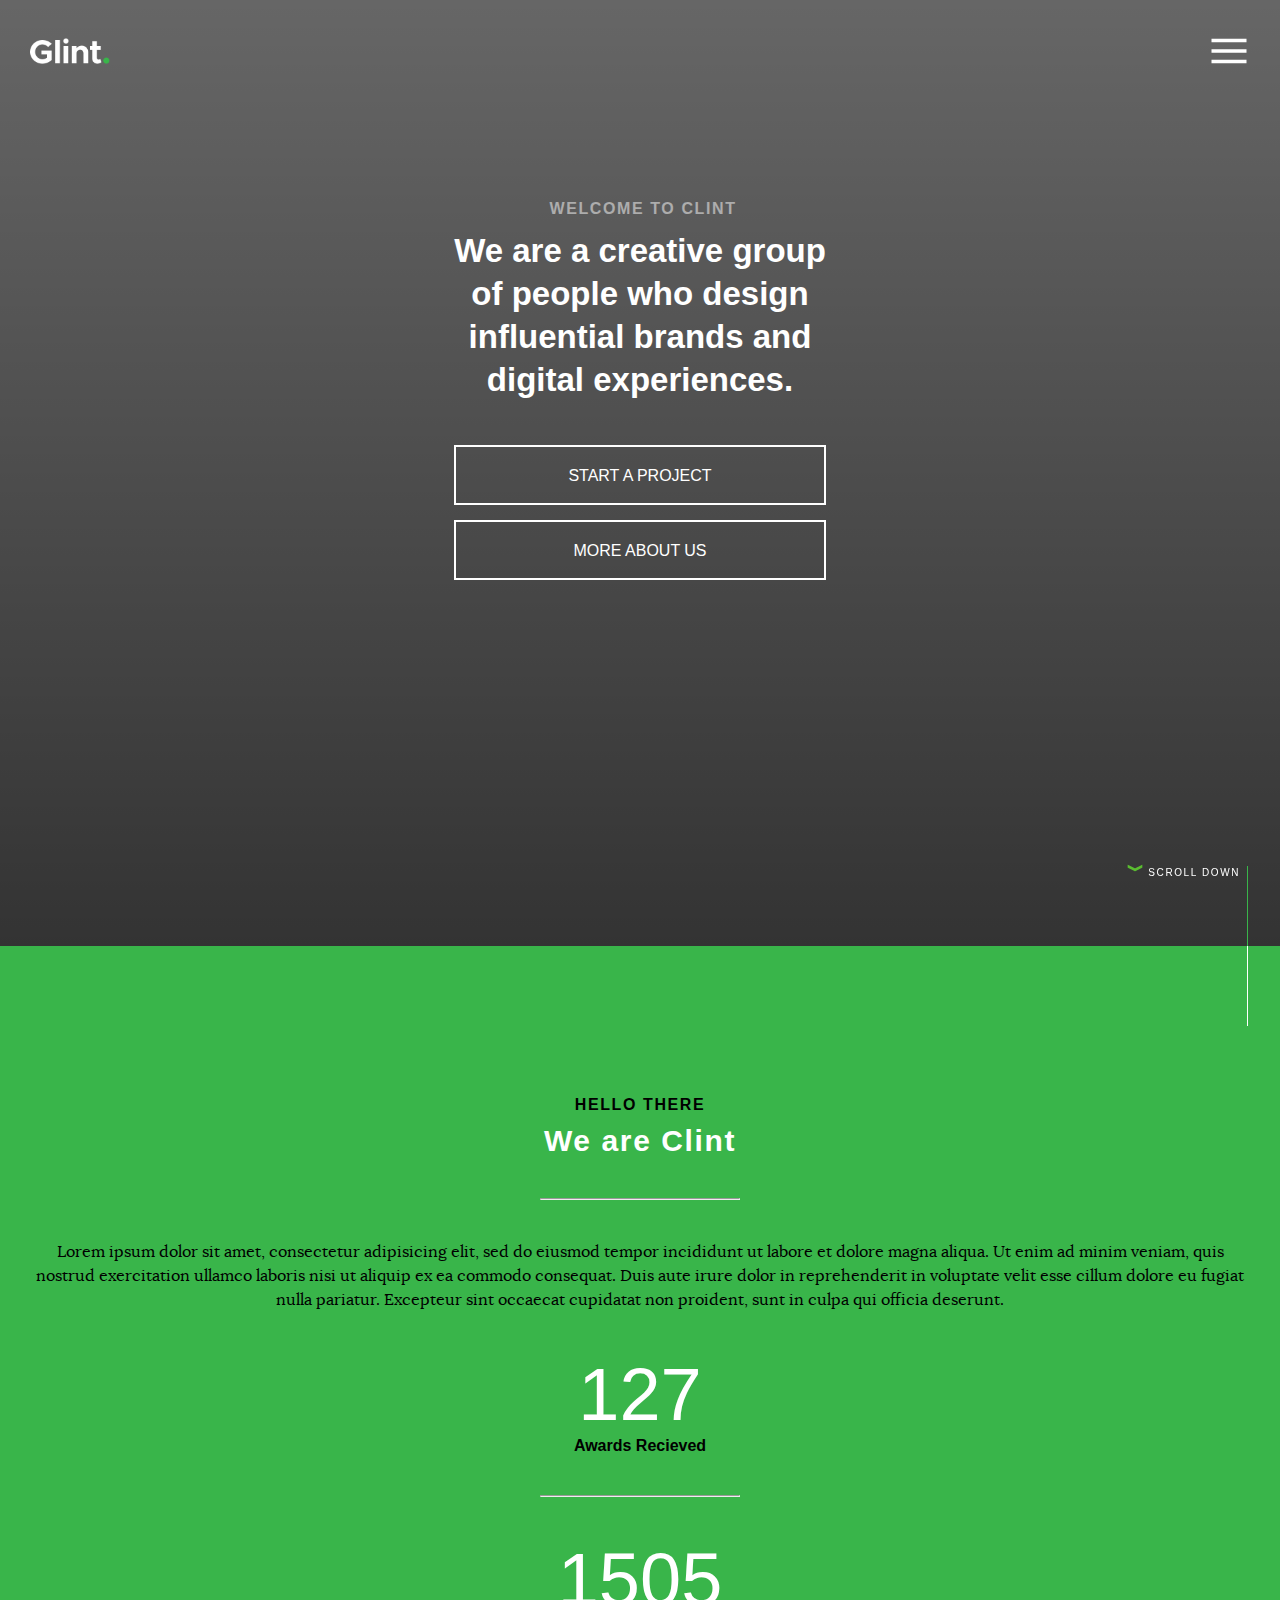
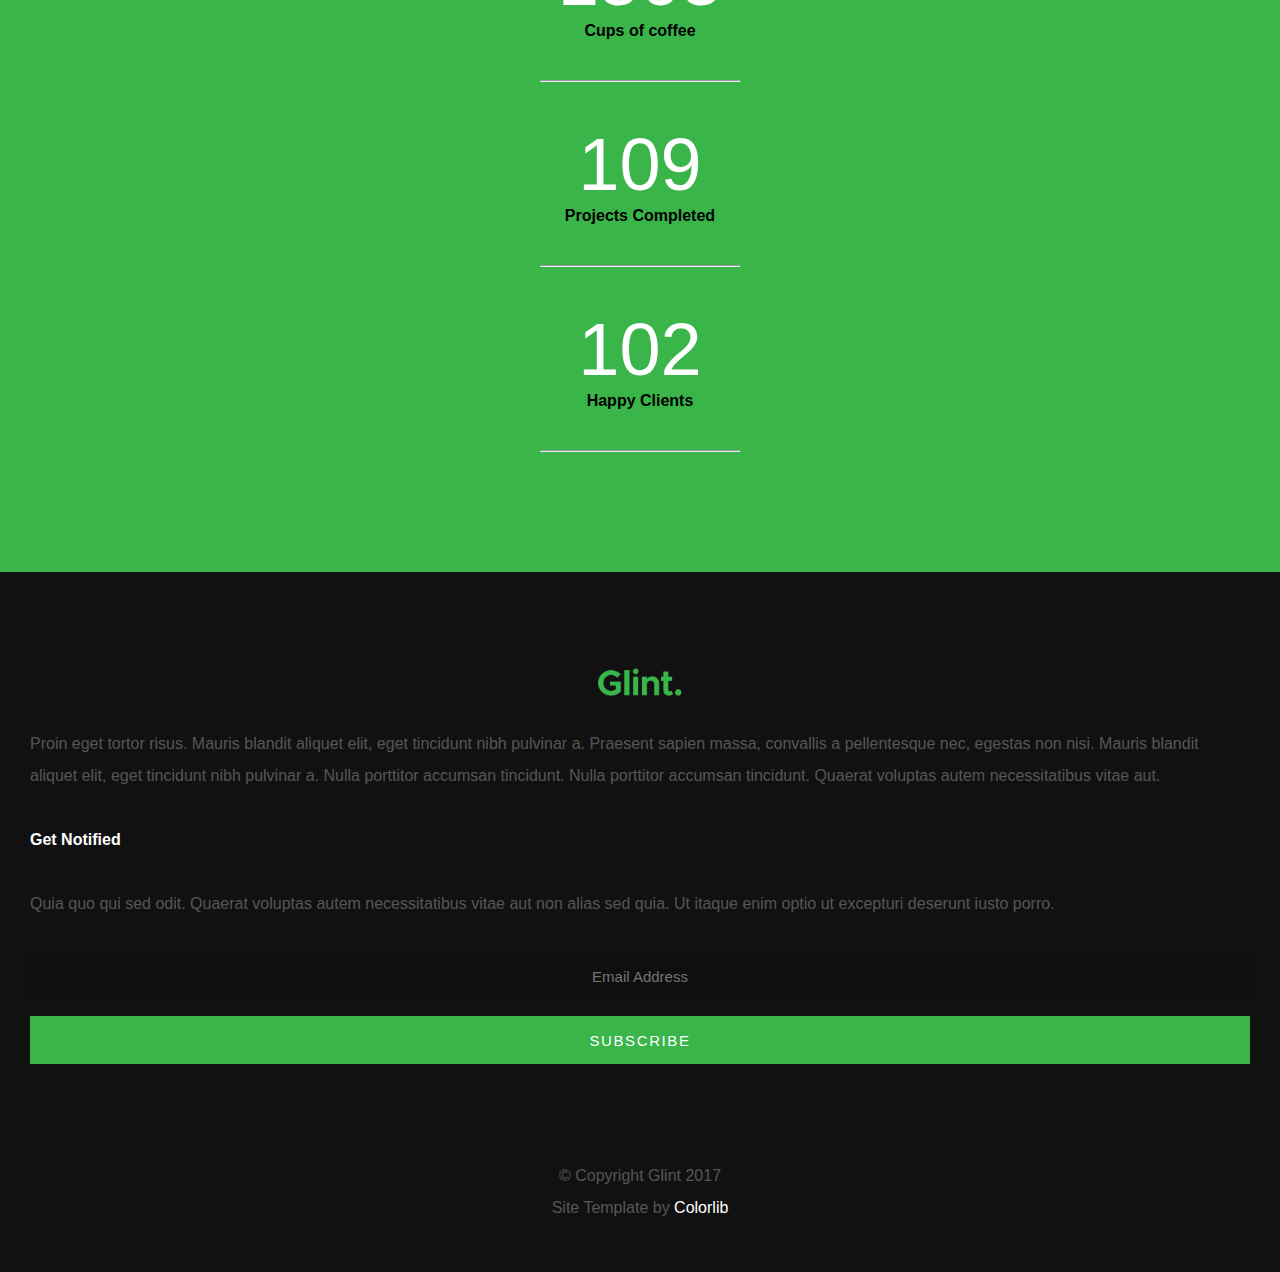
==== index.html @ fb1cc244 "footer v3" ====
<!DOCTYPE html>
<html lang="en">
<head>
    <meta charset="UTF-8">
    <title>Website Template</title>
    <link rel="stylesheet" href="css/style.css">
    <link rel="stylesheet" href="css/style_footer.css">
    <meta name="viewport" content="width=device-width, initial-scale=1">
</head>
<body>
<div class="header_and_greeting">
    <header class="header_elements">
        <div class="header_logo">
            <a href="index.html">
                <img src="img/logo.png" alt="Colorlib logo">
            </a>
        </div>

        <div class="header_menu">
            <img src="img/icons8-menu.png" alt="Menu">
        </div>
    </header>

    <section class="greeting">
        <div class="greeting-main">
            <div class="greeting-main-welcome font-montserrat-medium">
                <div class="greeting-main-welcome1"><h3>Welcome to Clint</h3></div>
                <div class="greeting-main-welcome2">
                    <h1>We are a creative group<br>
                        of people who design<br>
                        influential brands and<br>
                        digital experiences.</h1>
                </div>

                <div class="greeting-main-welcome-buttons">
                    <div class="greeting-main-welcome-buttons1">
                        <a href="#">Start a project</a>
                    </div>

                    <div class="greeting-main-welcome-buttons2">
                        <a href="3">More about us</a>
                    </div>
                </div>
            </div>
        </div>

        <div class="greeting-scroll-down">
            <div class="scroll-down-button font-montserrat-semibold">
                <a href="#"><img src="img/scroll-down.png" alt="scroll-down icon"><span>scroll down</span></a>
            </div>
            <div class="scroll-down-line"></div>
        </div>
    </section>
</div>

<section class="stats">
    <div class="scroll-down-line-2"></div>
    <div class="stats-heading">
        <h4 class="font-montserrat-bold">Hello there</h4>
        <h2 class="font-montserrat-medium">We are Clint</h2>
        <hr>
    </div>
    <div class="text-before-stats">
        <p>
            Lorem ipsum dolor sit amet, consectetur adipisicing elit,
            sed do eiusmod tempor incididunt ut labore et dolore magna aliqua.
            Ut enim ad minim veniam, quis nostrud exercitation ullamco laboris
            nisi ut aliquip ex ea commodo consequat. Duis aute irure dolor in
            reprehenderit in voluptate velit esse cillum dolore eu fugiat nulla pariatur.
            Excepteur sint occaecat cupidatat non proident, sunt in culpa qui officia deserunt.
        </p>
    </div>
    <div class="stats-numbers">
        <div class="stats-count-block">
            <div class="stats-count font-montserrat-bold">127</div>
            <h5 class="font-montserrat-semibold">Awards Recieved</h5>
            <hr>
        </div>
        <div class="stats-count-block">
            <div class="stats-count font-montserrat-bold">1505</div>
            <h5 class="font-montserrat-semibold">Cups of coffee</h5>
            <hr>
        </div>
        <div class="stats-count-block">
            <div class="stats-count font-montserrat-bold">109</div>
            <h5 class="font-montserrat-semibold">Projects Completed</h5>
            <hr>
        </div>
        <div class="stats-count-block">
            <div class="stats-count font-montserrat-bold">102</div>
            <h5 class="font-montserrat-semibold">Happy Clients</h5>
            <hr>
        </div>
    </div>
</section>

<footer class="footer font-montserrat-light">
    <div class="about-glint">
        <div class="about-glint__logo"><img src="img/logo-footer.png" alt="logo"></div>
        <p class="about-glint__text">
            Proin eget tortor risus. Mauris blandit aliquet elit,
            eget tincidunt nibh pulvinar a. Praesent sapien massa, convallis
            a pellentesque nec, egestas non nisi. Mauris blandit aliquet elit,
            eget tincidunt nibh pulvinar a. Nulla porttitor accumsan tincidunt.
            Nulla porttitor accumsan tincidunt. Quaerat voluptas autem necessitatibus vitae aut.</p>
    </div>

    <div class="get-notified">
        <h4 class="get-notified__heading">Get Notified</h4>
        <p class="get-notified__text">Quia quo qui sed odit. Quaerat voluptas autem necessitatibus vitae
            aut non alias sed quia. Ut itaque enim optio ut excepturi deserunt iusto porro.</p>
    </div>

    <form class="subscribe" name="subscription-form">
        <input type="email" class="subscribe__email" placeholder="Email Address" name="email-for-subscription">
        <button type="button" class="subscribe__button font-montserrat-medium">Subscribe</button>
    </form>

    <div class="copyright">
        <span>© Copyright Glint 2017</span>
        <span>Site Template by <a href="https://www.colorlib.com/">Colorlib</a></span>
    </div>
</footer>

<button class="scroll-top-button" title="Go to top"><img src="img/top-icon.png" alt="top-button"></button>

</body>
</html>
---- css/style.css ----
@font-face {
    font-family: "monsterrat-medium";
    src: url('../fonts/montserrat-medium-webfont.woff2') format("woff2");
}

@font-face {
    font-family: "monsterrat-semibold";
    src: url('../fonts/montserrat-semibold-webfont.woff2') format("woff2");
}

@font-face {
    font-family: "lora-regular";
    src: url('../fonts/lora-regular-webfont.woff2') format("woff2");
}

@font-face {
    font-family: "monsterrat-bold";
    src: url('../fonts/montserrat-bold-webfont.woff2') format("woff2");
}

@font-face {
    font-family: "monsterrat-light";
    src: url('../fonts/montserrat-bold-webfont.woff2') format("woff2");
}

.font-montserrat-medium {
    font-family: "montserrat-medium", sans-serif;
}

.font-montserrat-semibold {
    font-family: "montserrat-semibold", sans-serif;
}

.font-montserrat-bold {
    font-family: "montserrat-bold", sans-serif;
}

.font-montserrat-light {
    font-family: "montserrat-light", sans-serif;
}

* {
    margin: 0;
    padding: 0;
    box-sizing: border-box;
    font-size: 16px;
}

.header_and_greeting {
    background-image: linear-gradient(to top, rgba(0, 0, 0, 0.8), rgba(0, 0, 0, 0.6)), url("https://colorlib.com/etc/glint/images/hero-bg.jpg");
    background-size: cover;
    background-position: center center;
    height: 946px;
    position: relative;
}

body {
    font-family: "lora-regular", serif;

}

.header_elements {
    display: flex;
    justify-content: space-between;
    align-items: center;
    padding: 30px 30px;
    background-color: transparent;
    width: 100%;
    height: auto;
    position: fixed;
}

img {
    max-width: 100%;
    height: auto;
}

.header_logo {
    width: 80px;
}

.greeting {
    background-color: transparent;
    display: flex;
    flex-direction: column;
    justify-content: center;
    align-items: center;
    align-content: center;
    padding: 200px 30px 100px 30px;
    text-align: center;
}

h1 {
    color: white;
    font-size: 33px;
    margin-bottom: 16px;
    line-height: 1.3em;
}

.greeting-main-welcome h3 {
    color: rgba(255, 255, 255, 0.5);
    margin: 0 0 12px 6px;
    font-size: 16px;
    text-transform: uppercase;
    letter-spacing: .1rem;
}

.greeting-main-welcome a {
    color: white;
    text-decoration: none;
    padding: 50px;
}

.greeting-main-welcome-buttons {
    padding-top: 12px;
    max-width: 500px;
}

.greeting-main-welcome-buttons > div {
    width: 100%;
    height: 60px;
    padding-top: 20px;
    margin-top: 15px;
    border: 2px solid white;
    text-transform: uppercase;
    font-size: 14px;
}

.greeting-scroll-down {
    height: auto;
    padding-top: 200px;
    width: 100%;
}

.scroll-down-button a {
    text-decoration: none;
    position: absolute;
    right: 2.5rem;
    bottom: 7%;

}

.scroll-down-button span {
    font-size: 10px;
    text-transform: uppercase;
    padding-left: 5px;
    padding-bottom: 5px;
    color: #FFFFFF;
    letter-spacing: .1rem;
}

.scroll-down-line {
    display: block;
    width: 1px;
    height: 5rem;
    background-color: #39b54a;
    position: absolute;
    right: 2rem;
    bottom: 0;
}

.stats {
    width: 100%;
    background-color: #39b54a;
    display: flex;
    flex-direction: column;
    justify-content: center;
    align-items: center;
    align-content: center;
    padding: 150px 30px 100px 30px;
    text-align: center;
    position: relative;
}

.scroll-down-line-2 {
    display: block;
    width: 1px;
    height: 5rem;
    background-color: white;
    position: absolute;
    right: 2rem;
    top: 0;
}

.stats-heading h2 {
    color: white;
    padding-top: 10px;
    font-size: 30px;
    letter-spacing: .1rem;
}

.stats-heading h4 {
    text-transform: uppercase;
    letter-spacing: .1rem;
}

.stats-count-block {
    padding-top: 20px;
}

.stats hr {
    margin: 40px 0px 20px 0px;
    color: white;
    height: 1px;
    width: 200px;
}

.text-before-stats p {
    font-size: 16px;
    margin: 20px 0px 20px 0px;
    line-height: 1.5em;
}

.stats-count {
    font-size: 74px;
    color: white;
}
---- css/style_footer.css ----
.footer {
    padding: 6rem 30px 3rem;
    font-size: 15px;
    line-height: 2;
    color: rgba(255, 255, 255, 0.3);
    background: #111111;
}

.about-glint {
    margin-bottom: 2rem;
}

.about-glint__logo {
    margin: 0 auto 2rem auto;
    width: 85px;
    height: 28px;
}

.get-notified {
    margin-bottom: 2rem;
}

.get-notified__heading {
    margin-bottom: 2rem;
    color: white;
}

.subscribe input, button {
    width: 100%;
    border: none;
    height: 3rem;
    text-align: center;
    font-size: 15px;
}

.subscribe__email {
    background: rgba(0, 0, 0, 0.1);
    color: rgba(255, 255, 255, 0.5);
    padding: 1.2rem 20px 1.2rem;
    margin-bottom: 1rem;
    font-size: 0.75rem;
}

.subscribe__button {
    background: #39b54a;
    color: white;
    text-transform: uppercase;
    letter-spacing: 0.1rem;
}

.copyright {
    margin-top: 6rem;
    font-size: 14px;
    text-align: center;
}

.copyright span {
    display: block;
}

.copyright a {
    text-decoration: none;
    color: white;
}

.scroll-top-button {
    display: none;
    position: fixed;
    width: 60px;
    height: 60px;
    bottom: 0px;
    right: 0px;
    z-index: 100;
    border: none;
    outline: none;
    background-color: rgba(57, 54, 54, 0.5);
}

.scroll-top-button img {
    width: 15px;
    height: 15px;
}
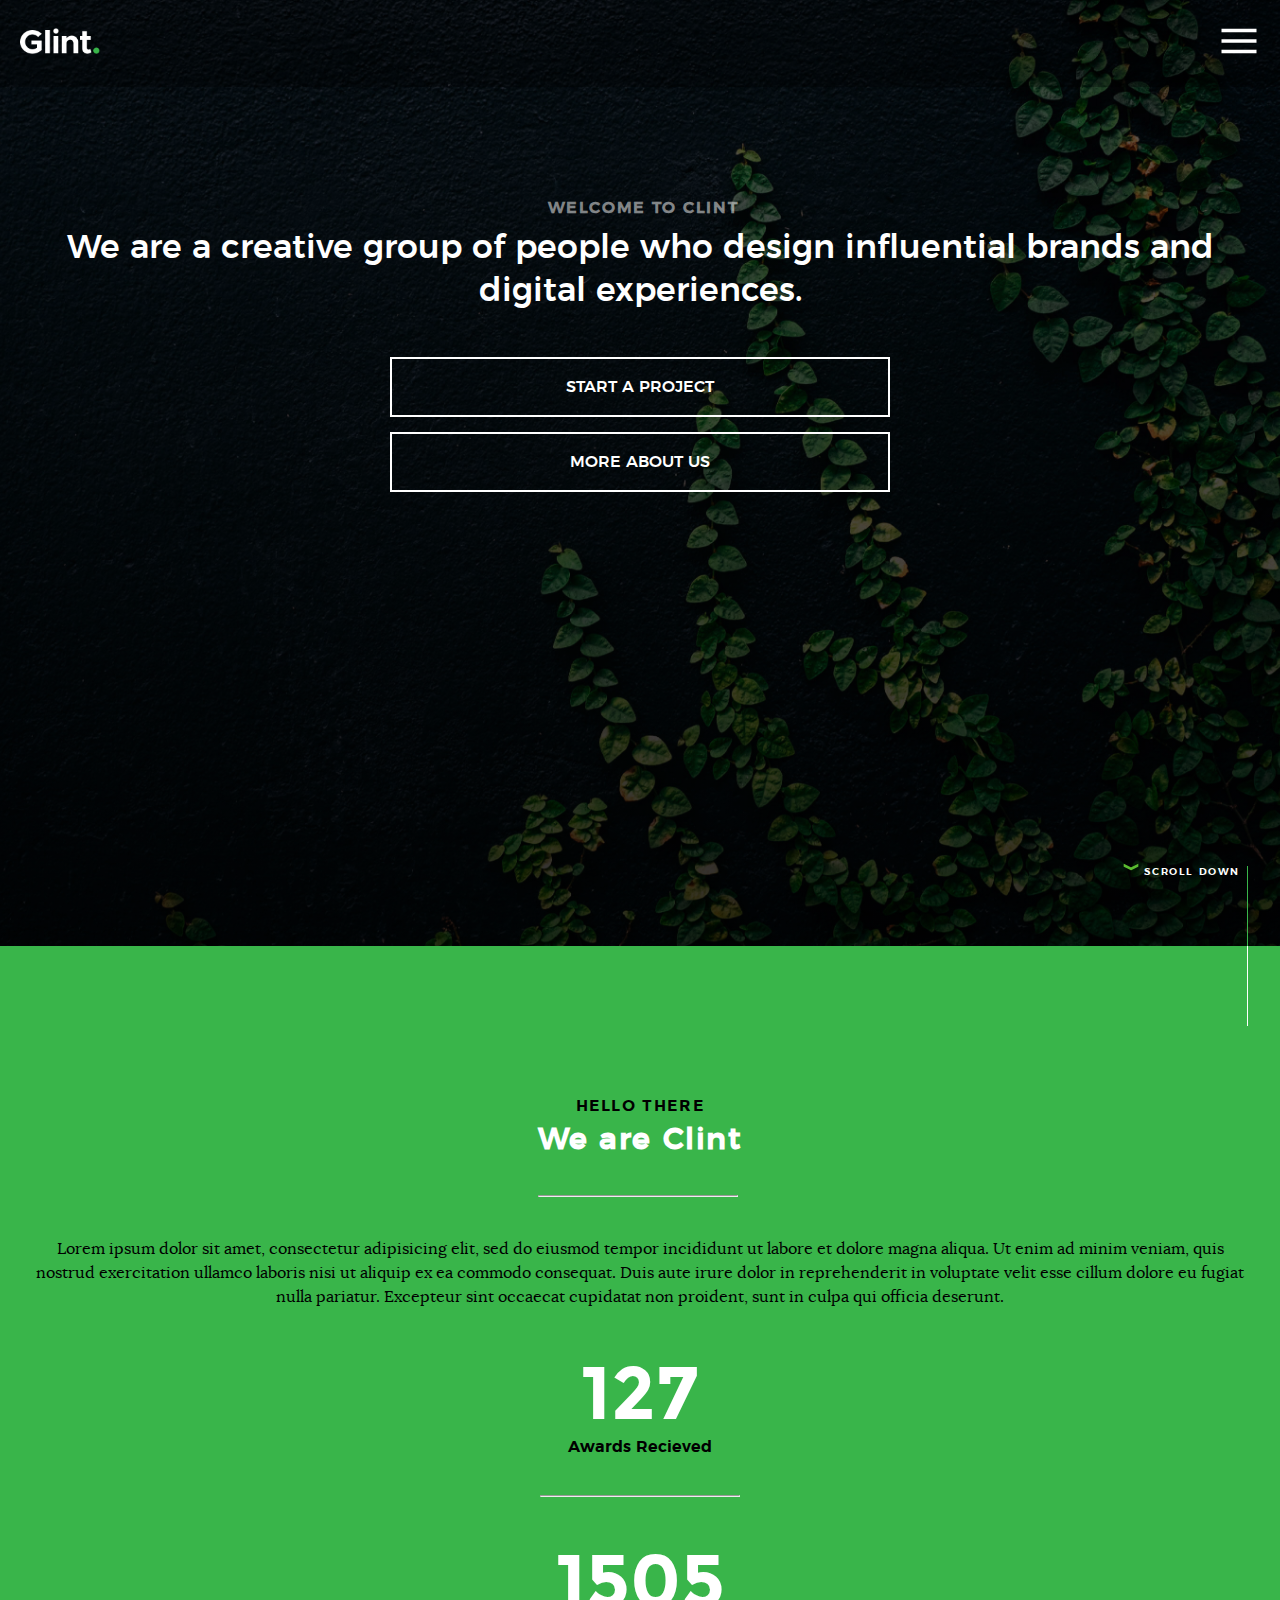
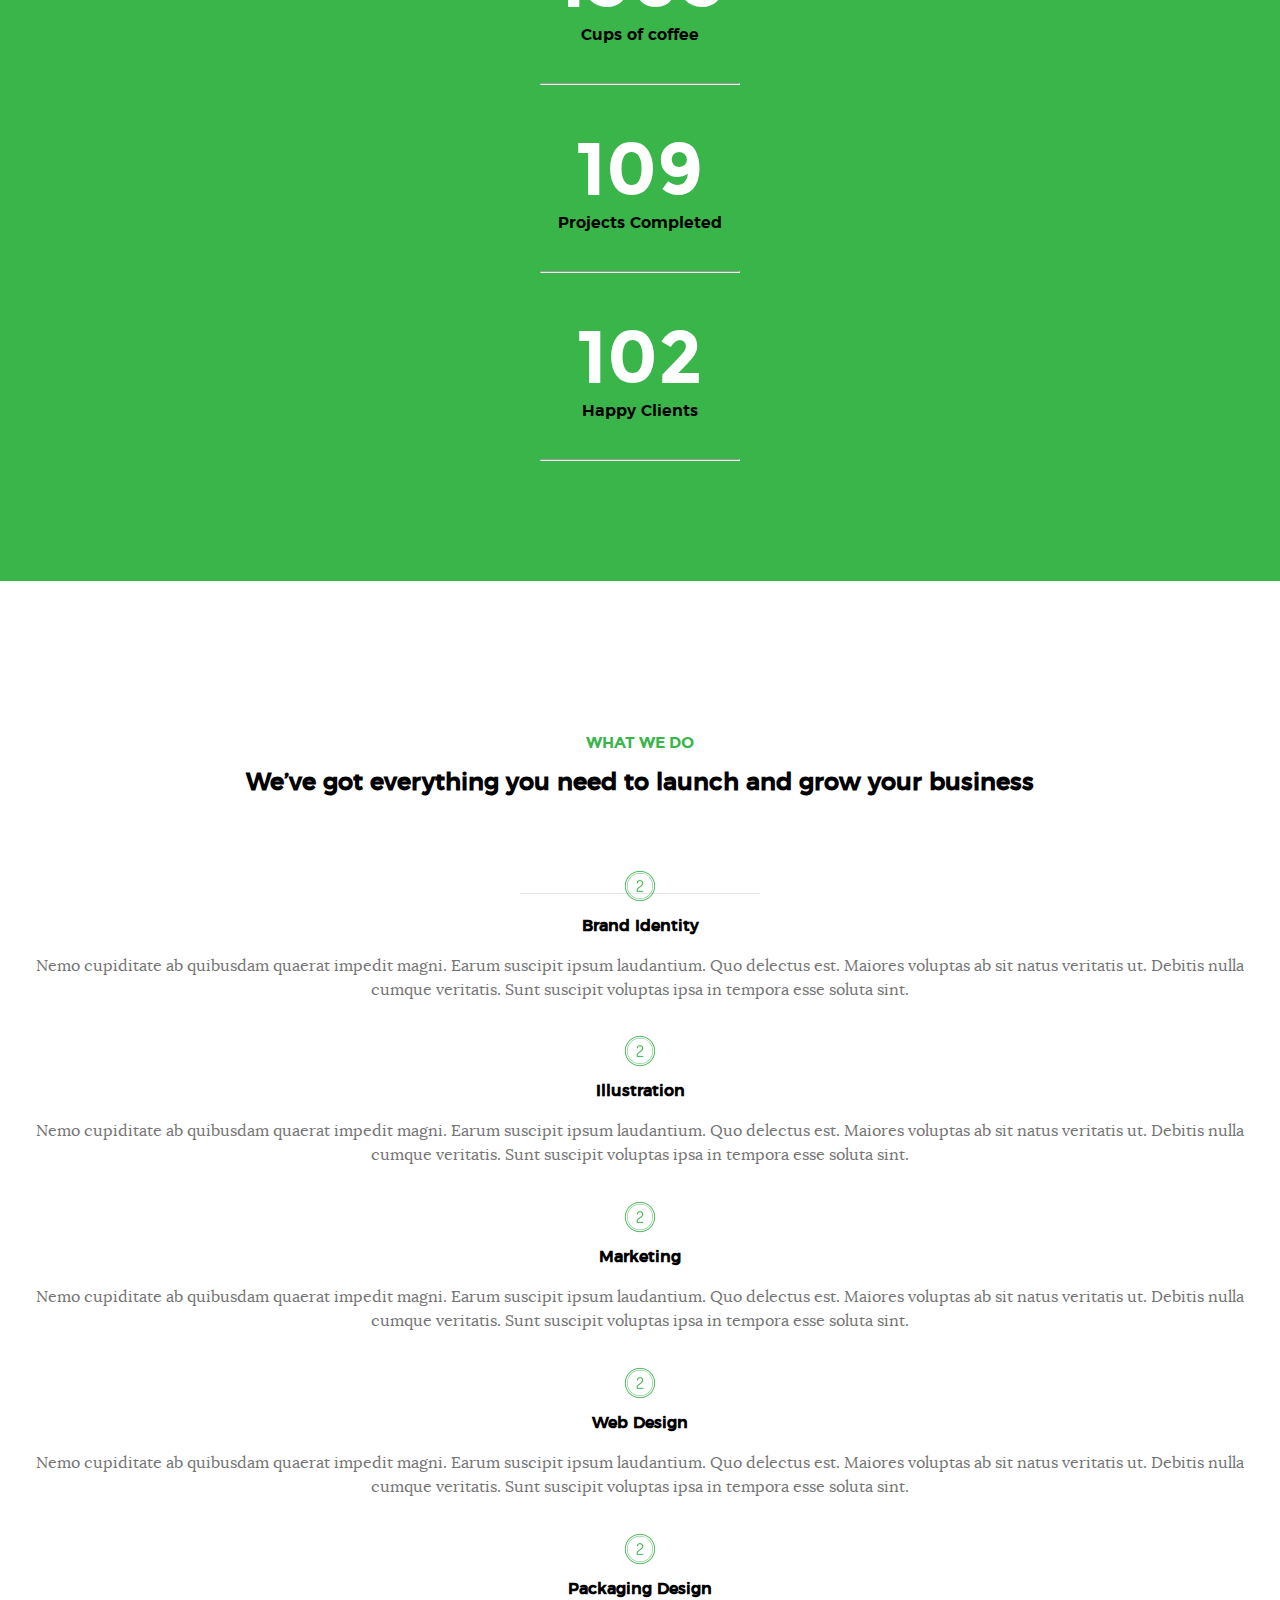
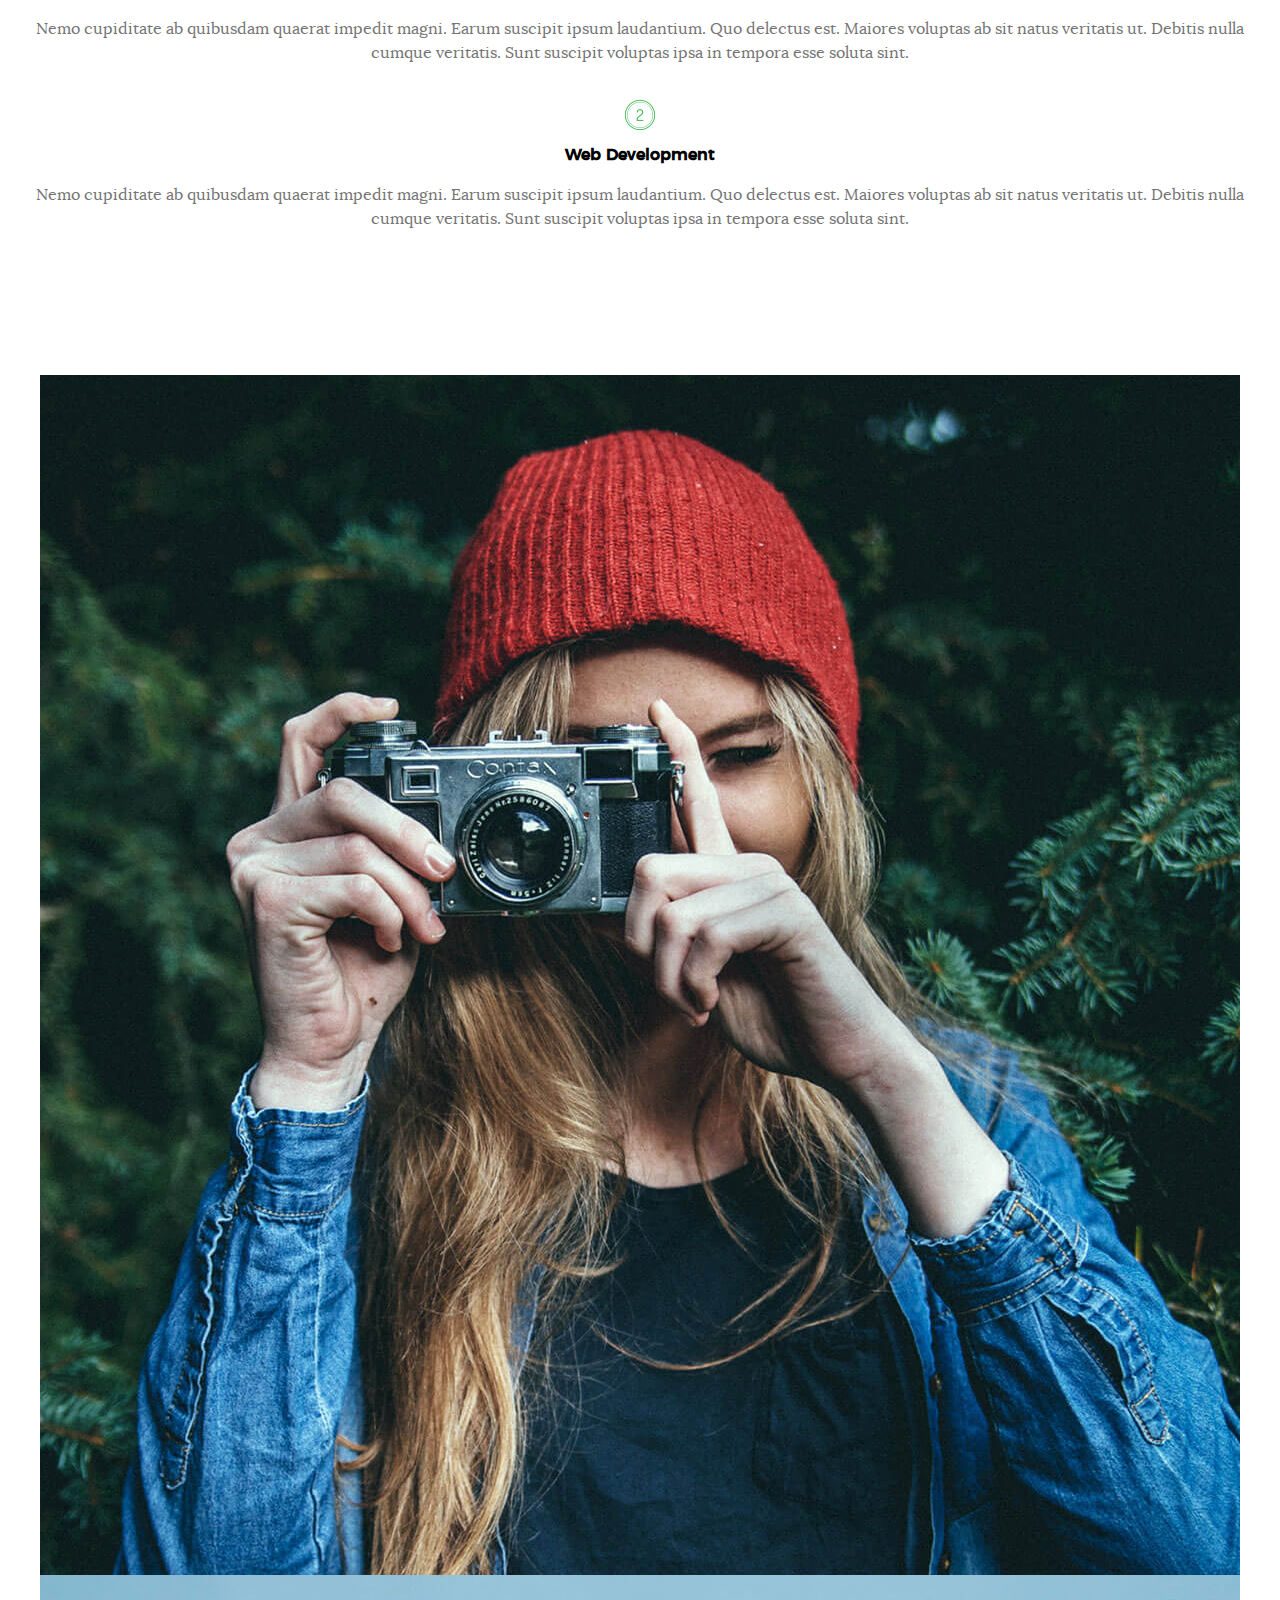
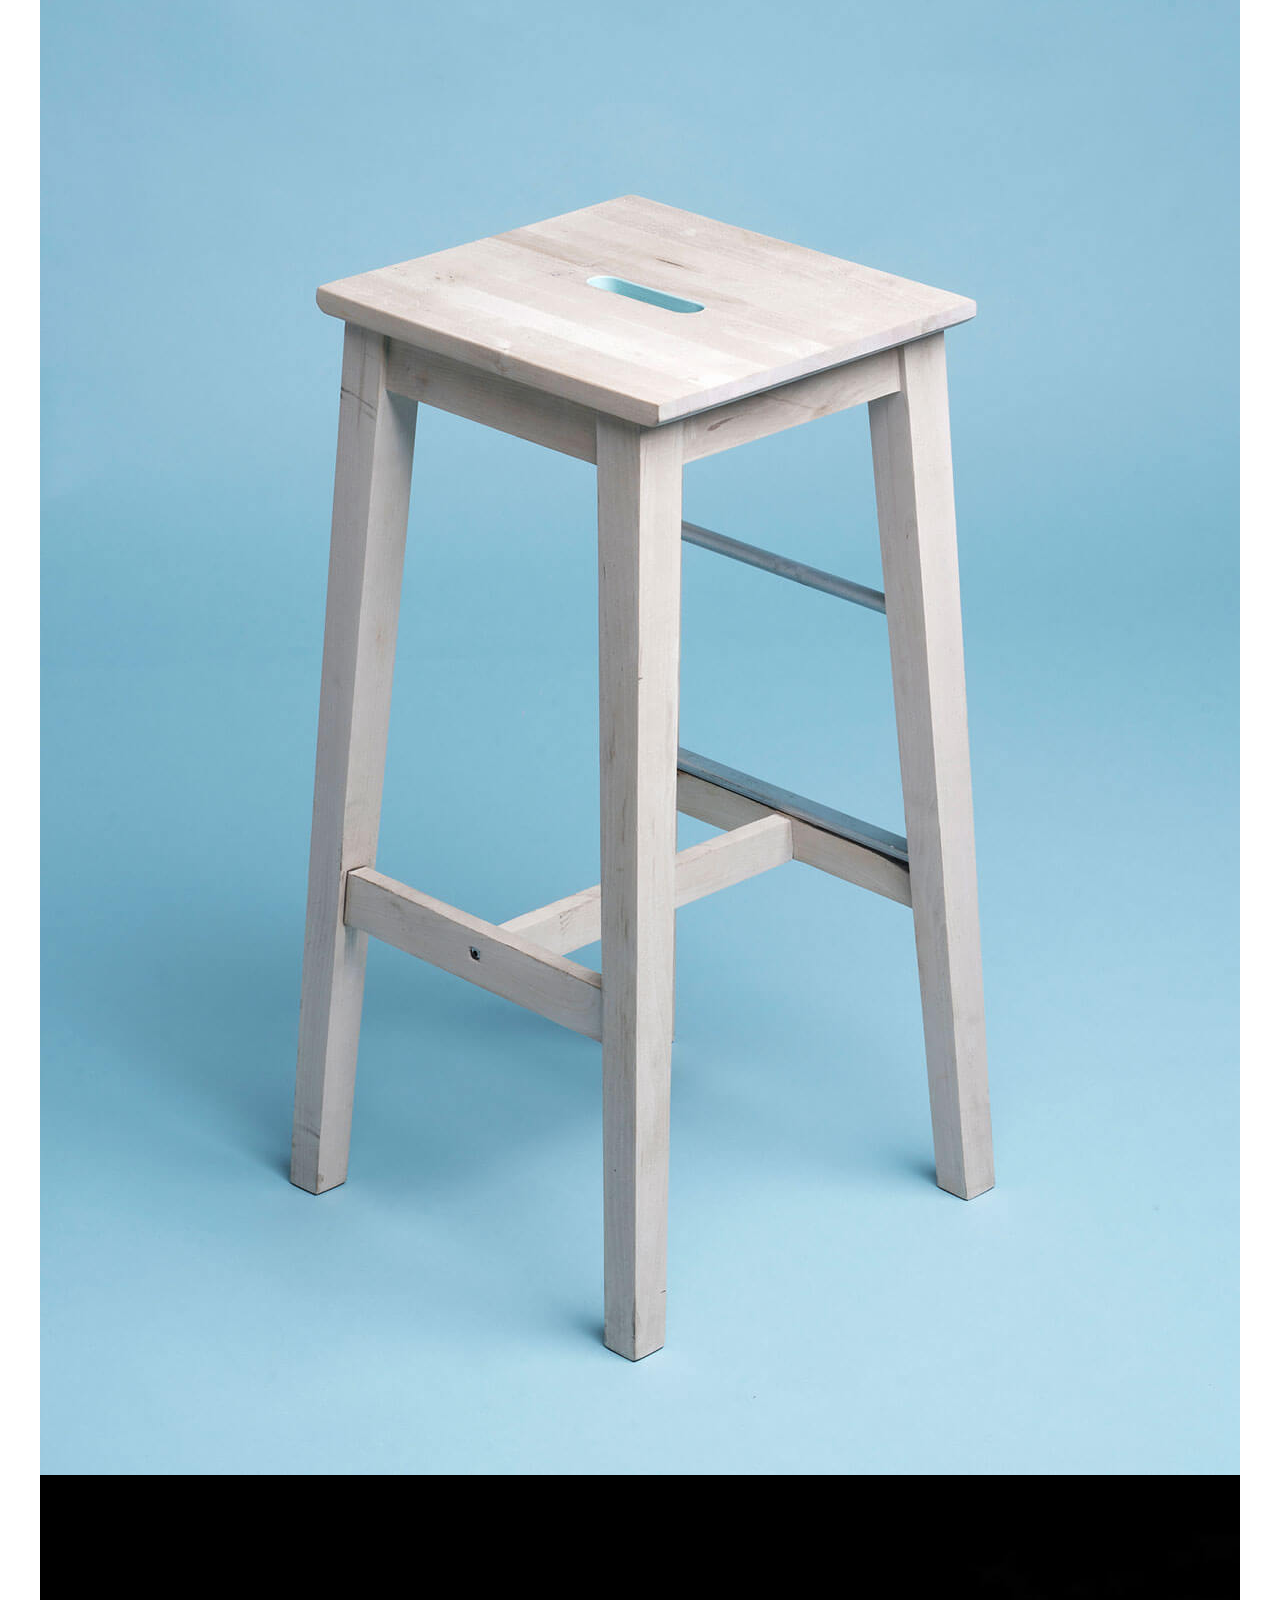
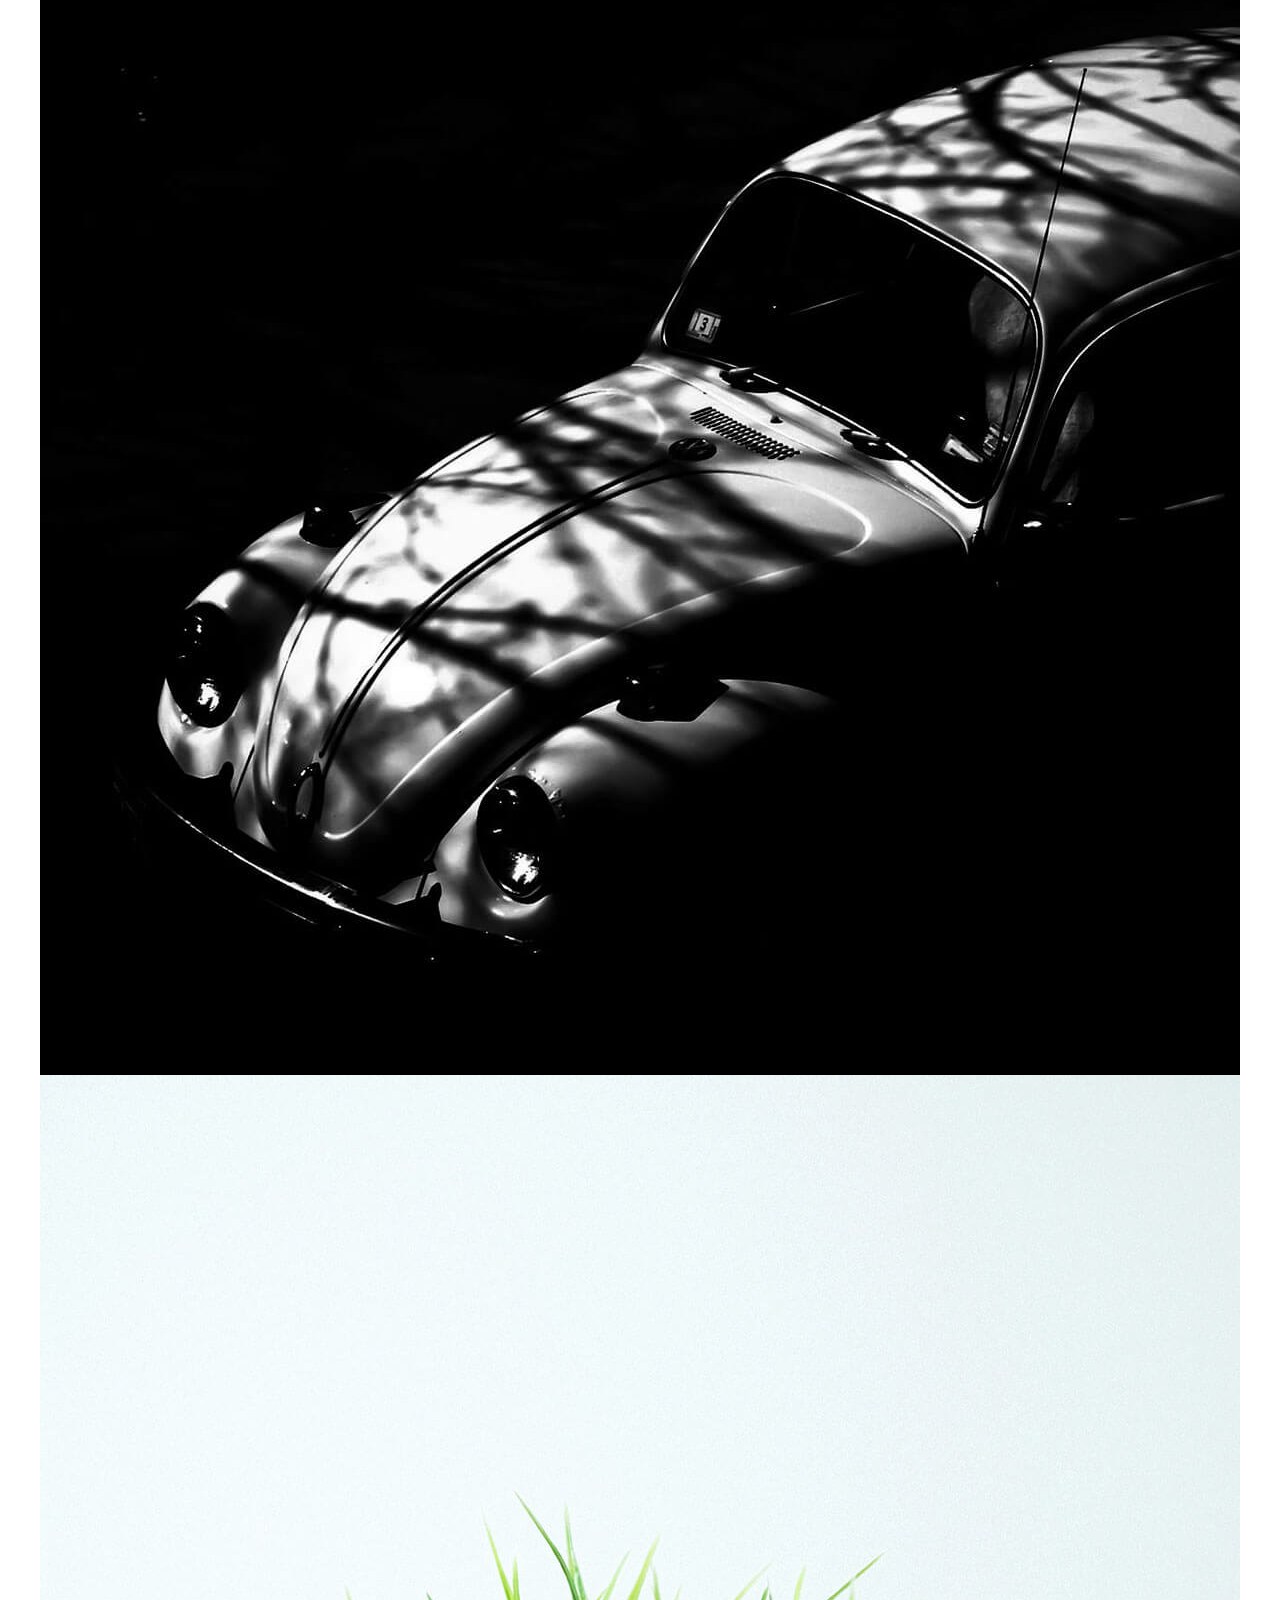
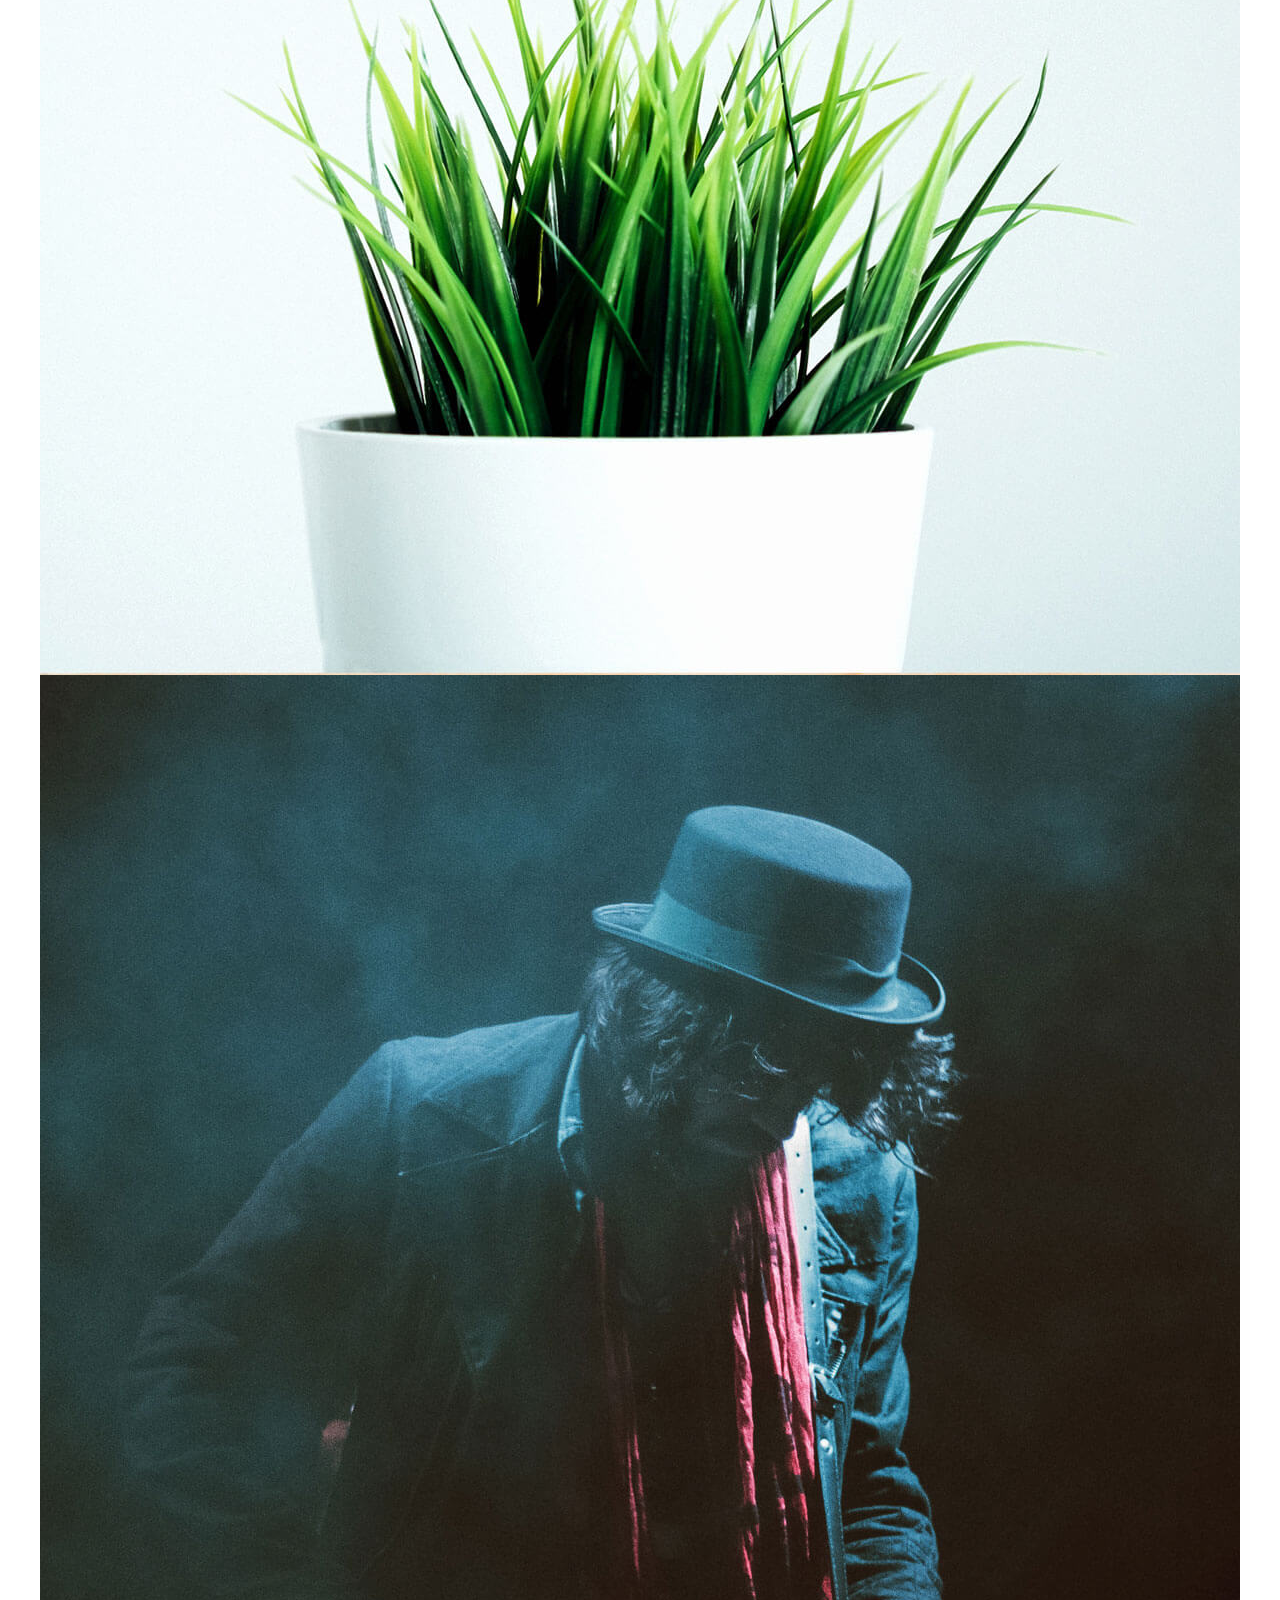
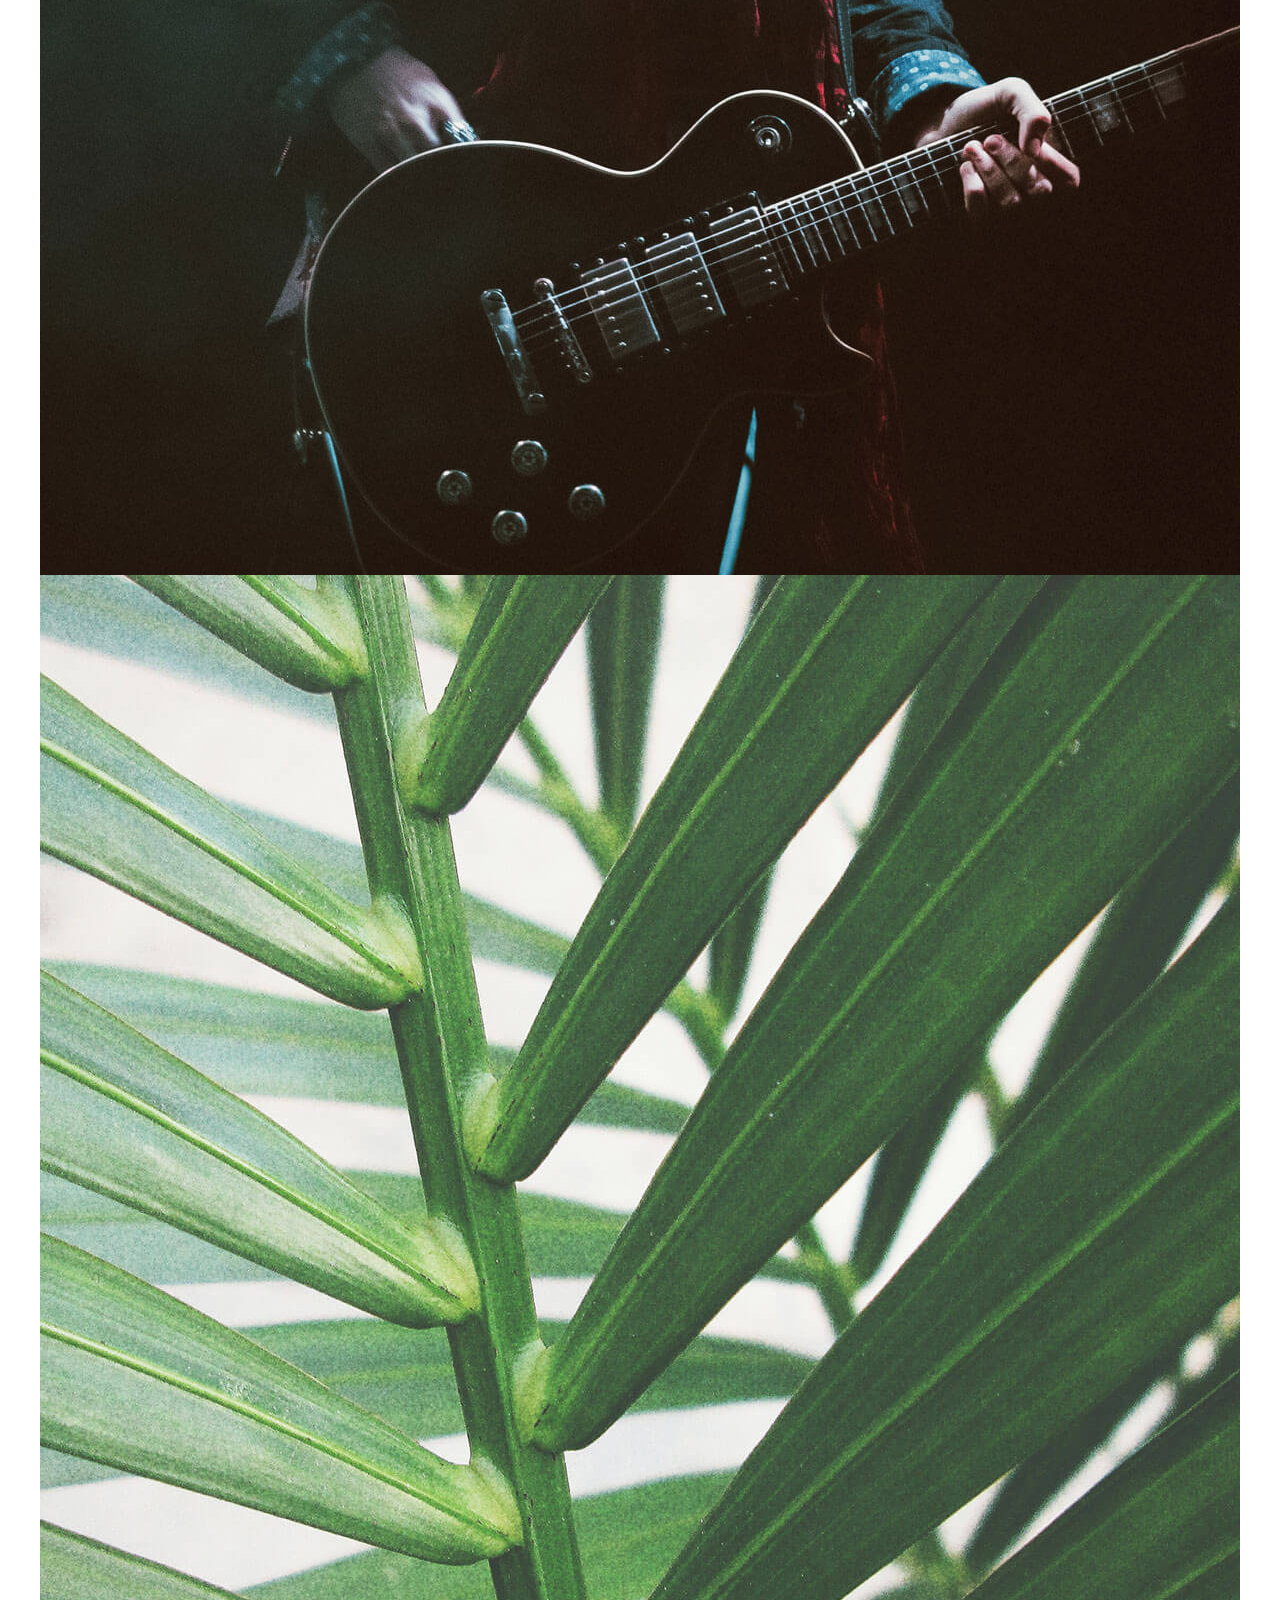
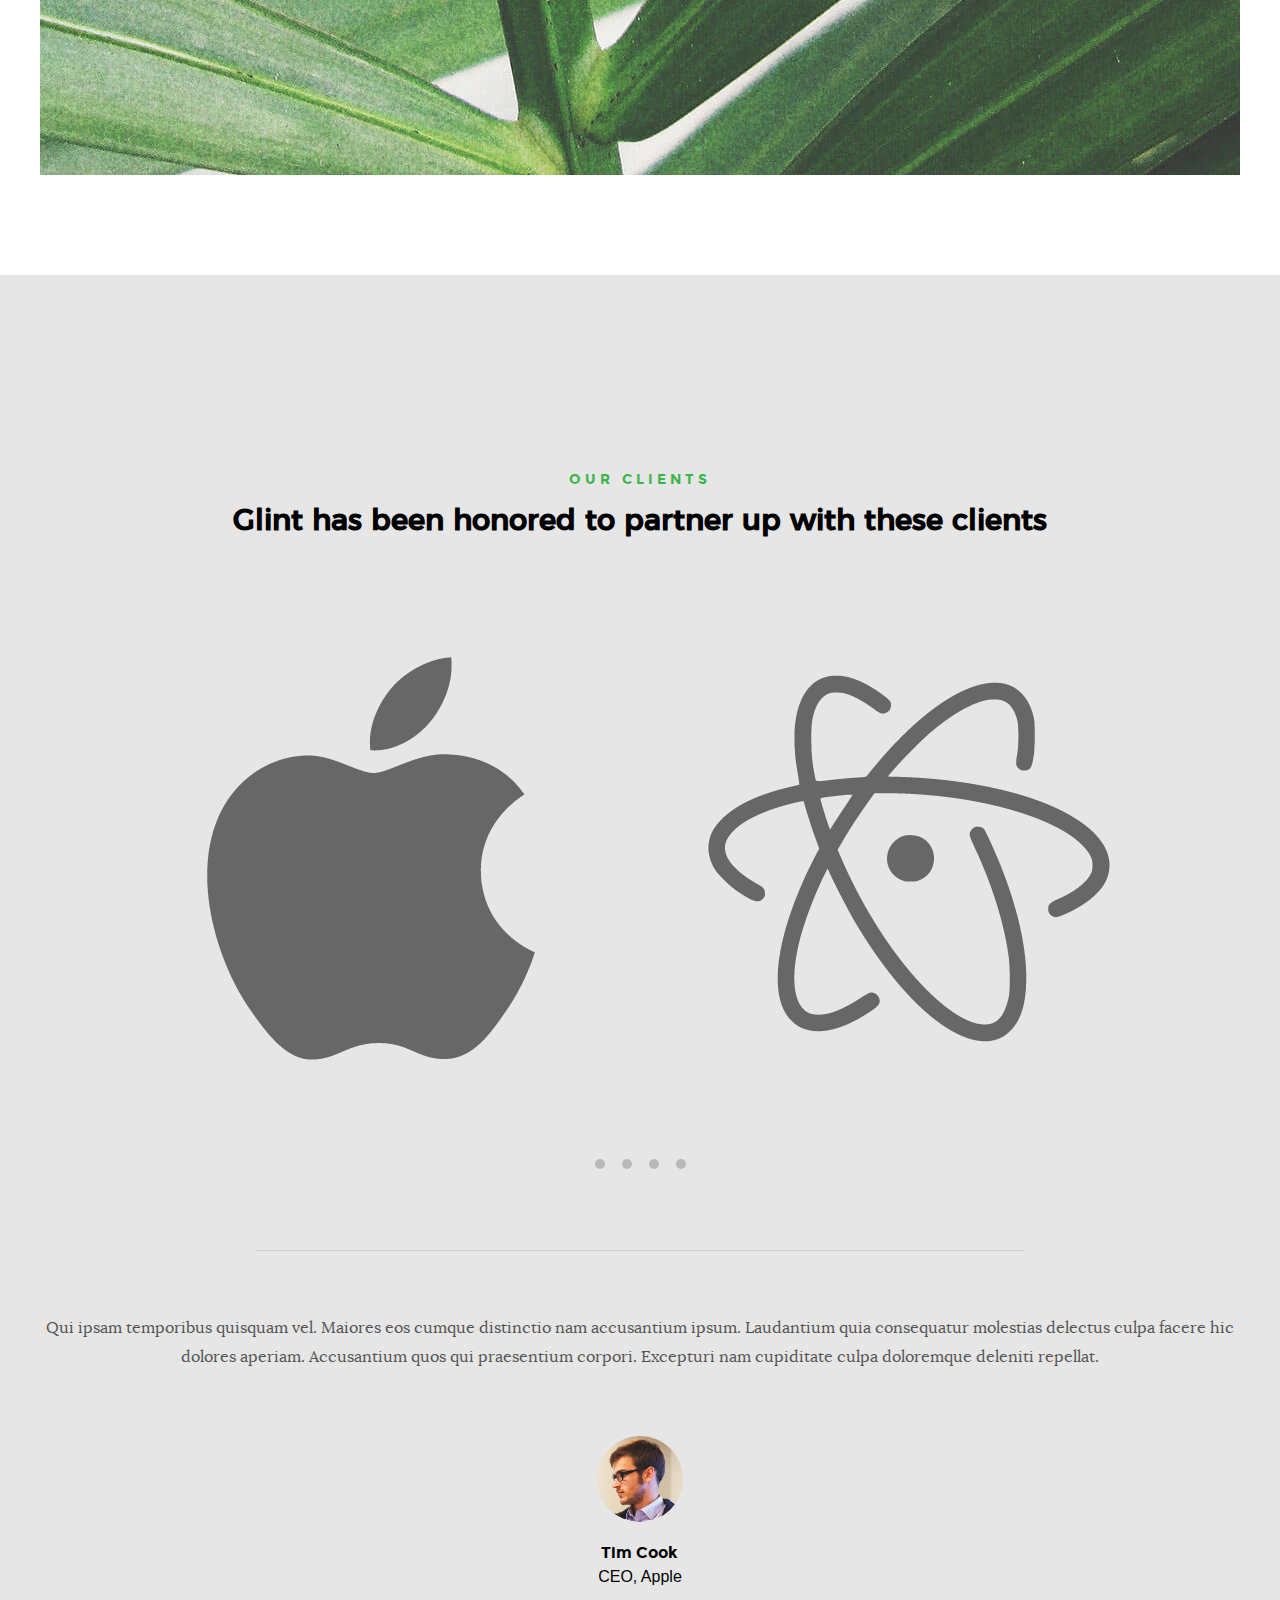
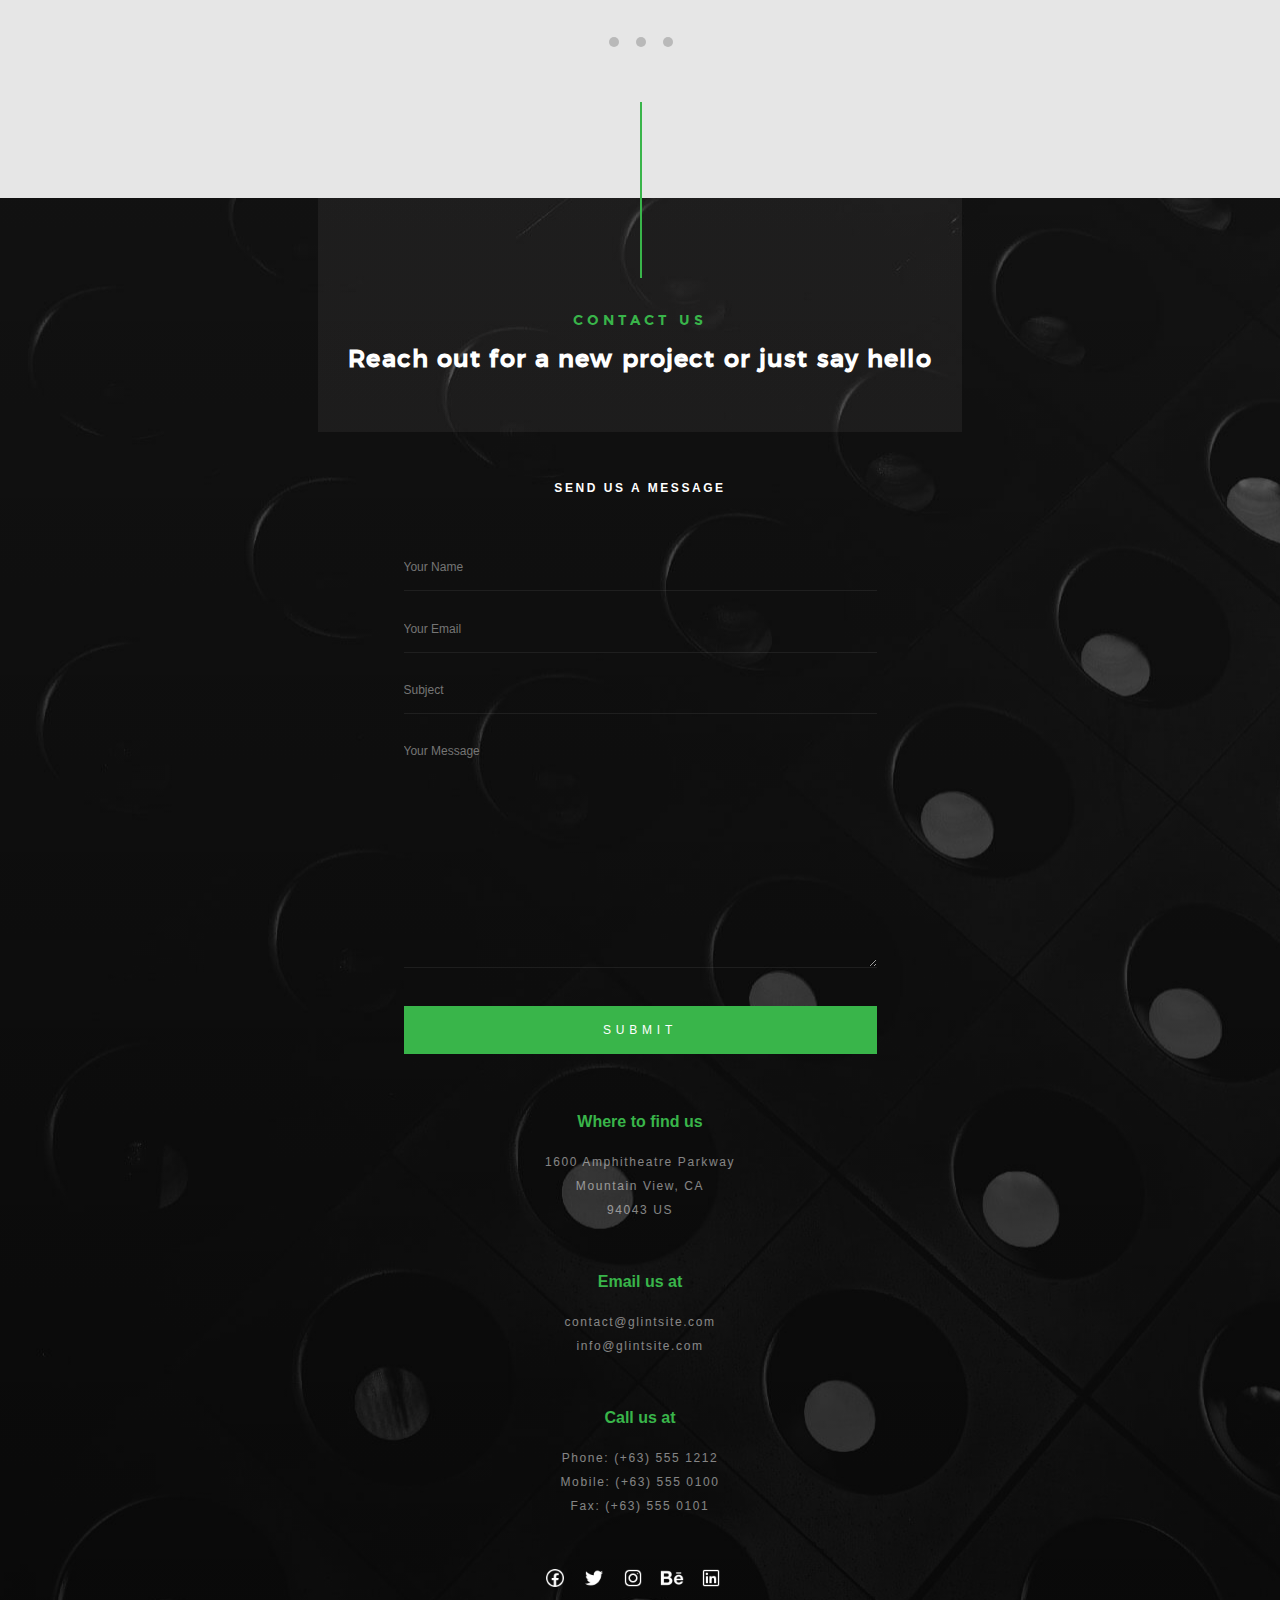
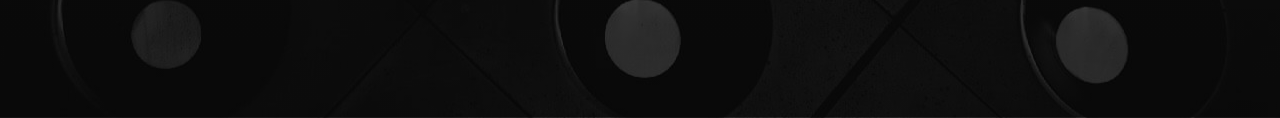
==== commit a5ba84ce: "merge master" ====
--- a/index.html
+++ b/index.html
@@ -4,63 +4,62 @@
     <meta charset="UTF-8">
     <title>Website Template</title>
     <link rel="stylesheet" href="css/style.css">
-    <link rel="stylesheet" href="css/style_footer.css">
+    <link rel="stylesheet" href="css/style_services.css">
+    <link rel="stylesheet" href="css/style_works.css">
+    <link rel="stylesheet" href="css/style_clients.css">
+    <link rel="stylesheet" href="css/style_contact-us.css">
     <meta name="viewport" content="width=device-width, initial-scale=1">
 </head>
 <body>
-<div class="header_and_greeting">
-    <header class="header_elements">
-        <div class="header_logo">
-            <a href="index.html">
-                <img src="img/logo.png" alt="Colorlib logo">
-            </a>
-        </div>
-
-        <div class="header_menu">
+<div class="header-and-greeting">
+    <header class="header">
+        <div class="header__logo">
+            <a href="index.html"><img src="img/logo.png" alt="сolorlib-logo"></a>
+        </div>
+
+        <div class="header__menu">
             <img src="img/icons8-menu.png" alt="Menu">
         </div>
     </header>
 
     <section class="greeting">
         <div class="greeting-main">
-            <div class="greeting-main-welcome font-montserrat-medium">
-                <div class="greeting-main-welcome1"><h3>Welcome to Clint</h3></div>
-                <div class="greeting-main-welcome2">
-                    <h1>We are a creative group<br>
-                        of people who design<br>
-                        influential brands and<br>
-                        digital experiences.</h1>
+            <div class="greeting-main__heading1"><h3>Welcome to Clint</h3></div>
+            <div class="greeting-main__heading2">
+                <h1>We are a creative group
+                    of people who design
+                    influential brands and
+                    digital experiences.</h1>
+            </div>
+
+            <div class="greeting-main__buttons">
+                <div class="greeting-main__button1">
+                    <a href="#">Start a project</a>
                 </div>
 
-                <div class="greeting-main-welcome-buttons">
-                    <div class="greeting-main-welcome-buttons1">
-                        <a href="#">Start a project</a>
-                    </div>
-
-                    <div class="greeting-main-welcome-buttons2">
-                        <a href="3">More about us</a>
-                    </div>
+                <div class="greeting-main__button2">
+                    <a href="3">More about us</a>
                 </div>
             </div>
         </div>
 
-        <div class="greeting-scroll-down">
-            <div class="scroll-down-button font-montserrat-semibold">
+        <div class="greeting-scrolling">
+            <div class="greeting-scrolling__button">
                 <a href="#"><img src="img/scroll-down.png" alt="scroll-down icon"><span>scroll down</span></a>
             </div>
-            <div class="scroll-down-line"></div>
+            <div class="greeting-scrolling__line"></div>
         </div>
     </section>
 </div>
 
 <section class="stats">
-    <div class="scroll-down-line-2"></div>
-    <div class="stats-heading">
-        <h4 class="font-montserrat-bold">Hello there</h4>
-        <h2 class="font-montserrat-medium">We are Clint</h2>
+    <div class="stats-scrolling__line"></div>
+    <div class="stats-title">
+        <h4 class="stats-title__heading">Hello there</h4>
+        <h2 class="stats-title__subheading">We are Clint</h2>
         <hr>
     </div>
-    <div class="text-before-stats">
+    <div class="stats-text">
         <p>
             Lorem ipsum dolor sit amet, consectetur adipisicing elit,
             sed do eiusmod tempor incididunt ut labore et dolore magna aliqua.
@@ -71,58 +70,241 @@
         </p>
     </div>
     <div class="stats-numbers">
-        <div class="stats-count-block">
-            <div class="stats-count font-montserrat-bold">127</div>
-            <h5 class="font-montserrat-semibold">Awards Recieved</h5>
+        <div class="stats-counter">
+            <div class="stats-counter__item1">127</div>
+            <h5 class="stats-counter__item2">Awards Recieved</h5>
             <hr>
         </div>
-        <div class="stats-count-block">
-            <div class="stats-count font-montserrat-bold">1505</div>
-            <h5 class="font-montserrat-semibold">Cups of coffee</h5>
+        <div class="stats-counter">
+            <div class="stats-counter__item1">1505</div>
+            <h5 class="stats-counter__item2">Cups of coffee</h5>
             <hr>
         </div>
-        <div class="stats-count-block">
-            <div class="stats-count font-montserrat-bold">109</div>
-            <h5 class="font-montserrat-semibold">Projects Completed</h5>
+        <div class="stats-counter">
+            <div class="stats-counter__item1">109</div>
+            <h5 class="stats-counter__item2">Projects Completed</h5>
             <hr>
         </div>
-        <div class="stats-count-block">
-            <div class="stats-count font-montserrat-bold">102</div>
-            <h5 class="font-montserrat-semibold">Happy Clients</h5>
+        <div class="stats-counter">
+            <div class="stats-counter__item1">102</div>
+            <h5 class="stats-counter__item2">Happy Clients</h5>
             <hr>
         </div>
     </div>
 </section>
 
-<footer class="footer font-montserrat-light">
-    <div class="about-glint">
-        <div class="about-glint__logo"><img src="img/logo-footer.png" alt="logo"></div>
-        <p class="about-glint__text">
-            Proin eget tortor risus. Mauris blandit aliquet elit,
-            eget tincidunt nibh pulvinar a. Praesent sapien massa, convallis
-            a pellentesque nec, egestas non nisi. Mauris blandit aliquet elit,
-            eget tincidunt nibh pulvinar a. Nulla porttitor accumsan tincidunt.
-            Nulla porttitor accumsan tincidunt. Quaerat voluptas autem necessitatibus vitae aut.</p>
-    </div>
-
-    <div class="get-notified">
-        <h4 class="get-notified__heading">Get Notified</h4>
-        <p class="get-notified__text">Quia quo qui sed odit. Quaerat voluptas autem necessitatibus vitae
-            aut non alias sed quia. Ut itaque enim optio ut excepturi deserunt iusto porro.</p>
-    </div>
-
-    <form class="subscribe" name="subscription-form">
-        <input type="email" class="subscribe__email" placeholder="Email Address" name="email-for-subscription">
-        <button type="button" class="subscribe__button font-montserrat-medium">Subscribe</button>
-    </form>
-
-    <div class="copyright">
-        <span>© Copyright Glint 2017</span>
-        <span>Site Template by <a href="https://www.colorlib.com/">Colorlib</a></span>
-    </div>
-</footer>
-
-<button class="scroll-top-button" title="Go to top"><img src="img/top-icon.png" alt="top-button"></button>
+<section class="services">
+    <div class="services-title">
+        <h4 class="services-title__heading">What we do</h4>
+        <h2 class="services-title__subheading">We’ve got everything you need to launch and grow your business</h2>
+    </div>
+
+    <div class="services-list">
+        <div class="services-list__item">
+            <div class="services-list__icon"><img src="img/icons8-circled.png" alt="icon1"></div>
+            <h3 class="services-list__heading">Brand Identity</h3>
+            <p class="services-list__text">Nemo cupiditate ab quibusdam quaerat impedit magni. Earum suscipit ipsum
+                laudantium.
+                Quo delectus est. Maiores voluptas ab sit natus veritatis ut. Debitis nulla cumque veritatis.
+                Sunt suscipit voluptas ipsa in tempora esse soluta sint.
+            </p>
+        </div>
+        <div class="services-list__item">
+            <div class="services-list__icon"><img src="img/icons8-circled.png" alt="icon2"></div>
+            <h3 class="services-list__heading">Illustration</h3>
+            <p class="services-list__text">Nemo cupiditate ab quibusdam quaerat impedit magni. Earum suscipit ipsum
+                laudantium.
+                Quo delectus est. Maiores voluptas ab sit natus veritatis ut. Debitis nulla cumque veritatis.
+                Sunt suscipit voluptas ipsa in tempora esse soluta sint.
+            </p>
+        </div>
+        <div class="services-list__item">
+            <div class="services-list__icon"><img src="img/icons8-circled.png" alt="icon3"></div>
+            <h3 class="services-list__heading">Marketing</h3>
+            <p class="services-list__text">Nemo cupiditate ab quibusdam quaerat impedit magni. Earum suscipit ipsum
+                laudantium.
+                Quo delectus est. Maiores voluptas ab sit natus veritatis ut. Debitis nulla cumque veritatis.
+                Sunt suscipit voluptas ipsa in tempora esse soluta sint.
+            </p>
+        </div>
+        <div class="services-list__item">
+            <div class="services-item-icon"><img src="img/icons8-circled.png" alt="icon4"></div>
+            <h3 class="services-list__heading">Web Design</h3>
+            <p class="services-list__text">Nemo cupiditate ab quibusdam quaerat impedit magni. Earum suscipit ipsum
+                laudantium.
+                Quo delectus est. Maiores voluptas ab sit natus veritatis ut. Debitis nulla cumque veritatis.
+                Sunt suscipit voluptas ipsa in tempora esse soluta sint.
+            </p>
+        </div>
+        <div class="services-list__item">
+            <div class="services-item-icon"><img src="img/icons8-circled.png" alt="icon5"></div>
+            <h3 class="services-list__heading">Packaging Design</h3>
+            <p class="services-list__text">Nemo cupiditate ab quibusdam quaerat impedit magni. Earum suscipit ipsum
+                laudantium.
+                Quo delectus est. Maiores voluptas ab sit natus veritatis ut. Debitis nulla cumque veritatis.
+                Sunt suscipit voluptas ipsa in tempora esse soluta sint.
+            </p>
+        </div>
+        <div class="services-list__item">
+            <div class="services-item-icon"><img src="img/icons8-circled.png" alt="icon6"></div>
+            <h3 class="services-list__heading">Web Development</h3>
+            <p class="services-list__text">Nemo cupiditate ab quibusdam quaerat impedit magni. Earum suscipit ipsum
+                laudantium.
+                Quo delectus est. Maiores voluptas ab sit natus veritatis ut. Debitis nulla cumque veritatis.
+                Sunt suscipit voluptas ipsa in tempora esse soluta sint.
+            </p>
+        </div>
+    </div>
+</section>
+
+<section class="works">
+    <div class="works-title">
+        <h4 class="works-title__heading">Recent works</h4>
+        <h2 class="works-title__subheading">We love what we do, check out some of our latest works</h2>
+    </div>
+    <div class="works-list">
+        <div class="works-list__photo">
+            <a href="#"><img src="img/portfolio/lady-shutterbug@2x.jpg" alt="portfolio-1"></a>
+        </div>
+        <div class="works-list__photo">
+            <a href="#"><img src="img/portfolio/woodcraft@2x.jpg" alt="portfolio-2"></a>
+        </div>
+        <div class="works-list__photo">
+            <a href="#"><img src="img/portfolio/the-beetle@2x.jpg" alt="portfolio-3"></a>
+        </div>
+        <div class="works-list__photo">
+            <a href="#"><img src="img/portfolio/grow-green@2x.jpg" alt="portfolio-4"></a>
+        </div>
+        <div class="works-list__photo">
+            <a href="#"><img src="img/portfolio/guitarist@2x.jpg" alt="portfolio-5"></a>
+        </div>
+        <div class="works-list__photo">
+            <a href="#"><img src="img/portfolio/palmeira@2x.jpg" alt="portfolio-6"></a>
+        </div>
+    </div>
+</section>
+
+<section class="clients">
+    <div class="clients-title">
+        <h4 class="clients-title__heading">Our clients</h4>
+        <h2 class="clients-title__subheading">Glint has been honored to
+            partner up with these clients</h2>
+    </div>
+
+    <div class="clients-techstack">
+        <div class="clients-techstack-images">
+            <ul class="clients-techstack-images__ul">
+                <li class="clients-techstack-images__li"><img src="img/apple.png" alt="tech-1"></li>
+                <li class="clients-techstack-images__li"><img src="img/atom.png" alt="tech-1"></li>
+            </ul>
+        </div>
+        <div class="clients-techstack-dots">
+            <ul class="clients-techstack-dots__ul">
+                <li class="clients-techstack-dots__li">
+                    <button type="button"></button>
+                </li>
+                <li class="clients-techstack-dots__li">
+                    <button type="button"></button>
+                </li>
+                <li class="clients-techstack-dots__li">
+                    <button type="button"></button>
+                </li>
+                <li class="clients-techstack-dots__li">
+                    <button type="button"></button>
+                </li>
+            </ul>
+        </div>
+    </div>
+
+    <div class="clients-feedback">
+        <div class="clients-feedback-quote">
+            <p>Qui ipsam temporibus quisquam vel. Maiores eos cumque distinctio nam accusantium ipsum.
+                Laudantium quia consequatur molestias delectus culpa facere hic dolores aperiam. Accusantium quos qui
+                praesentium corpori.
+                Excepturi nam cupiditate culpa doloremque deleniti repellat.</p>
+        </div>
+        <div class="clients-feedback-client">
+            <div class="clients-feedback-client__photo"><img src="img/user-01.jpg" alt="client1"></div>
+            <div class="clients-feedback-client__name"><span>Tim Cook</span></div>
+            <div class="clients-feedback-client__position"><span>CEO, Apple</span></div>
+        </div>
+
+        <div class="clients-feedback-dots">
+            <ul class="clients-feedback-dots__ul">
+                <li class="clients-feedback-dots__li">
+                    <button type="button"></button>
+                </li>
+                <li class="clients-feedback-dots__li">
+                    <button type="button"></button>
+                </li>
+                <li class="clients-feedback-dots__li">
+                    <button type="button"></button>
+                </li>
+            </ul>
+        </div>
+
+        <div class="clients-line"></div>
+    </div>
+</section>
+
+<section class="contact-us">
+    <div class="contact-us-line"></div>
+
+    <div class="contact-us-title">
+        <h4 class="contact-us-title__heading">Contact us</h4>
+        <h2 class="contact-us-title__subheading">Reach out for a new project or just say hello</h2>
+    </div>
+
+    <div class="message-us">
+        <h4 class="message-us__heading">Send us a message</h4>
+        <form class="message-us__form">
+            <div class="message-us__input">
+                <input type="text" class="message-us__input-item" name="name" placeholder="Your Name">
+                <input type="email" class="message-us__input-item" name="email" placeholder="Your Email">
+                <input type="text" class="message-us__input-item" name="subject" placeholder="Subject">
+            </div>
+            <div class="message-us__message-field">
+                <textarea name="message" placeholder="Your Message"></textarea>
+                <button type="button">Submit</button>
+            </div>
+        </form>
+    </div>
+
+    <div class="contact-details">
+        <div class="contact-details__general">
+            <div class="contact-details__item">
+                <h5 class="contact-details__heading">Where to find us</h5>
+                <p class="contact-details__details">1600 Amphitheatre Parkway
+                    <br>Mountain View, CA
+                    <br>94043 US
+                </p>
+            </div>
+            <div class="contact-details__item">
+                <h5 class="contact-details__heading">Email us at</h5>
+                <p class="contact-details__details">contact@glintsite.com
+                    <br>info@glintsite.com
+                </p>
+            </div>
+            <div class="contact-details__item">
+                <h5 class="contact-details__heading">Call us at</h5>
+                <p class="contact-details__details">Phone: (+63) 555 1212
+                    <br>Mobile: (+63) 555 0100
+                    <br>Fax: (+63) 555 0101
+                </p>
+            </div>
+        </div>
+
+        <div class="contact-details__sm">
+            <ul class="contact-details__sm-list">
+                <li class="contact-details__sm-item"><img src="img/sm/facebook.png" alt="facebook"></li>
+                <li class="contact-details__sm-item"><img src="img/sm/twitter.png" alt="twitter"></li>
+                <li class="contact-details__sm-item"><img src="img/sm/instagram.png" alt="instagram"></li>
+                <li class="contact-details__sm-item"><img src="img/sm/behance.png" alt="behance"></li>
+                <li class="contact-details__sm-item"><img src="img/sm/linkedin.png" alt="linkedin"></li>
+            </ul>
+        </div>
+    </div>
+</section>
 
 </body>
 </html>--- a/css/style.css
+++ b/css/style.css
@@ -16,27 +16,6 @@
 @font-face {
     font-family: "monsterrat-bold";
     src: url('../fonts/montserrat-bold-webfont.woff2') format("woff2");
-}
-
-@font-face {
-    font-family: "monsterrat-light";
-    src: url('../fonts/montserrat-bold-webfont.woff2') format("woff2");
-}
-
-.font-montserrat-medium {
-    font-family: "montserrat-medium", sans-serif;
-}
-
-.font-montserrat-semibold {
-    font-family: "montserrat-semibold", sans-serif;
-}
-
-.font-montserrat-bold {
-    font-family: "montserrat-bold", sans-serif;
-}
-
-.font-montserrat-light {
-    font-family: "montserrat-light", sans-serif;
 }
 
 * {
@@ -46,36 +25,47 @@
     font-size: 16px;
 }
 
-.header_and_greeting {
-    background-image: linear-gradient(to top, rgba(0, 0, 0, 0.8), rgba(0, 0, 0, 0.6)), url("https://colorlib.com/etc/glint/images/hero-bg.jpg");
+body {
+    font-family: "lora-regular", serif;
+}
+
+img {
+    max-width: 100%;
+    height: auto;
+}
+
+a {
+    text-decoration: none;
+}
+
+h1 {
+    color: white;
+    font: 33px "monsterrat-medium", sans-serif;
+    margin-bottom: 16px;
+    line-height: 1.3em;
+}
+
+.header-and-greeting {
+    background-image: linear-gradient(to top, rgba(0, 0, 0, 0.8), rgba(0, 0, 0, 0.6)), url('../img/hero-bg.jpg');
     background-size: cover;
     background-position: center center;
     height: 946px;
     position: relative;
 }
 
-body {
-    font-family: "lora-regular", serif;
-
-}
-
-.header_elements {
+.header {
     display: flex;
     justify-content: space-between;
     align-items: center;
-    padding: 30px 30px;
-    background-color: transparent;
+    padding: 20px 20px;
+    background-color: rgba(0, 0, 0, 0.3);
     width: 100%;
     height: auto;
     position: fixed;
-}
-
-img {
-    max-width: 100%;
-    height: auto;
-}
-
-.header_logo {
+    z-index: 2;
+}
+
+.header__logo {
     width: 80px;
 }
 
@@ -90,57 +80,50 @@
     text-align: center;
 }
 
-h1 {
-    color: white;
-    font-size: 33px;
-    margin-bottom: 16px;
-    line-height: 1.3em;
-}
-
-.greeting-main-welcome h3 {
+.greeting-main__heading1 {
     color: rgba(255, 255, 255, 0.5);
     margin: 0 0 12px 6px;
-    font-size: 16px;
-    text-transform: uppercase;
-    letter-spacing: .1rem;
-}
-
-.greeting-main-welcome a {
-    color: white;
-    text-decoration: none;
-    padding: 50px;
-}
-
-.greeting-main-welcome-buttons {
+    font: 16px "monsterrat-medium", sans-serif;
+    text-transform: uppercase;
+    letter-spacing: .1rem;
+}
+
+.greeting-main__buttons {
     padding-top: 12px;
     max-width: 500px;
-}
-
-.greeting-main-welcome-buttons > div {
+    margin: 0 auto;
+}
+
+.greeting-main__buttons a {
+    color: white;
+    padding: 50px;
+}
+
+.greeting-main__buttons > div {
     width: 100%;
     height: 60px;
     padding-top: 20px;
     margin-top: 15px;
     border: 2px solid white;
     text-transform: uppercase;
-    font-size: 14px;
-}
-
-.greeting-scroll-down {
+    font: 14px "monsterrat-medium", sans-serif;
+}
+
+.greeting-scrolling {
     height: auto;
     padding-top: 200px;
     width: 100%;
 }
 
-.scroll-down-button a {
-    text-decoration: none;
+.greeting-scrolling__button a {
     position: absolute;
     right: 2.5rem;
     bottom: 7%;
 
 }
 
-.scroll-down-button span {
+.greeting-scrolling__button span {
+    font-family: "monsterrat-semibold", sans-serif;
     font-size: 10px;
     text-transform: uppercase;
     padding-left: 5px;
@@ -149,7 +132,7 @@
     letter-spacing: .1rem;
 }
 
-.scroll-down-line {
+.greeting-scrolling__line {
     display: block;
     width: 1px;
     height: 5rem;
@@ -172,7 +155,7 @@
     position: relative;
 }
 
-.scroll-down-line-2 {
+.stats-scrolling__line {
     display: block;
     width: 1px;
     height: 5rem;
@@ -182,19 +165,21 @@
     top: 0;
 }
 
-.stats-heading h2 {
+.stats-title__heading {
+    font-family: "monsterrat-bold", sans-serif;
+    text-transform: uppercase;
+    letter-spacing: .1rem;
+}
+
+.stats-title__subheading {
+    font-family: "monsterrat-medium", sans-serif;
     color: white;
     padding-top: 10px;
     font-size: 30px;
     letter-spacing: .1rem;
 }
 
-.stats-heading h4 {
-    text-transform: uppercase;
-    letter-spacing: .1rem;
-}
-
-.stats-count-block {
+.stats-counter {
     padding-top: 20px;
 }
 
@@ -205,13 +190,18 @@
     width: 200px;
 }
 
-.text-before-stats p {
+.stats-text {
     font-size: 16px;
     margin: 20px 0px 20px 0px;
     line-height: 1.5em;
 }
 
-.stats-count {
-    font-size: 74px;
-    color: white;
-}+.stats-counter__item1 {
+    font: 74px "monsterrat-bold", sans-serif;
+    color: white;
+}
+
+.stats-counter__item2 {
+    font-family: "monsterrat-semibold", sans-serif;
+}
+
--- a/css/style_services.css
+++ b/css/style_services.css
@@ -0,0 +1,52 @@
+.services {
+    width: 100%;
+    display: flex;
+    flex-direction: column;
+    justify-content: center;
+    align-items: center;
+    align-content: center;
+    padding: 150px 30px 100px 30px;
+    text-align: center;
+    line-height: 1.5;
+    height: auto;
+}
+
+.services-title {
+    margin-bottom: 2.5rem;
+}
+
+.services-title__heading {
+    text-transform: uppercase;
+    font-family: "monsterrat-bold", sans-serif;
+    color: #39b54a;
+}
+
+.services-title__subheading {
+    font-family: "monsterrat-medium", sans-serif;
+    font-size: 1.5rem;
+    margin: 0.6rem 0 1.5rem;
+    position: relative;
+}
+
+.services-title__subheading::after {
+    content: "";
+    position: absolute;
+    left: 0;
+    right: 0;
+    top: 8rem;
+    width: 15rem;
+    height: 1px;
+    background-color: rgba(0, 0, 0, 0.1);
+    margin: 0 auto;
+    display: block;
+}
+
+.services-list__heading {
+    margin-bottom: 1rem;
+    font-family: "monsterrat-medium", sans-serif;
+}
+
+.services-list__text {
+    margin-bottom: 1.8rem;
+    color: #757575;
+}
--- a/css/style_works.css
+++ b/css/style_works.css
@@ -0,0 +1,65 @@
+.works {
+    width: 100%;
+    height: auto;
+    display: flex;
+    flex-direction: column;
+    justify-content: center;
+    align-items: center;
+    align-content: center;
+    text-align: center;
+}
+
+a img {
+    border: none;
+}
+
+.works-heading {
+    padding: 0px 30px 200px 30px;
+    width: 100%;
+    height: 600px;
+    background-color: #111111;
+    position: relative;
+    line-height: 1.5;
+}
+
+.works-title__heading {
+    text-transform: uppercase;
+    font-family: "monsterrat-bold", sans-serif;
+    letter-spacing: .25rem;
+    font-size: 0.9rem;
+    color: #39b54a;
+    margin: 9rem 0 0 0;
+}
+
+.works-title__subheading {
+    font-family: "monsterrat-medium", sans-serif;
+    font-size: 1.8rem;
+    color: white;
+    margin: 0.6rem 0 2.5rem;
+    position: relative;
+}
+
+.works-title__subheading2::after {
+    content: "";
+    position: absolute;
+    left: 0;
+    right: 0;
+    top: 110%;
+    width: 14rem;
+    height: 1px;
+    background-color: rgba(255, 255, 255, 0.05);
+    z-index: 2;
+    margin: 0 auto;
+    display: block;
+}
+
+.works-list {
+    padding: 150px 30px 100px 30px;
+    margin: -375px 0 0 0;
+    z-index: 1;
+    line-height: 1px;
+}
+
+.works-list__photo {
+    width: 100%;
+}
--- a/css/style_clients.css
+++ b/css/style_clients.css
@@ -0,0 +1,136 @@
+.clients {
+    width: 100%;
+    height: auto;
+    background-color: #e6e6e6;
+    display: flex;
+    flex-direction: column;
+    justify-content: center;
+    align-items: center;
+    align-content: center;
+    text-align: center;
+    padding: 50px 30px 150px 30px;
+    line-height: 1.5;
+    position: relative;
+}
+
+.clients-title__heading {
+    text-transform: uppercase;
+    font-family: "monsterrat-bold", sans-serif;
+    letter-spacing: .25rem;
+    font-size: 0.9rem;
+    color: #39b54a;
+    margin: 9rem 0 0 0;
+}
+
+.clients-title__subheading {
+    font-family: "monsterrat-medium", sans-serif;
+    font-size: 1.8rem;
+    margin: 0.6rem 0 3rem;
+}
+
+.clients ul {
+    list-style: none;
+    opacity: .55;
+    display: flex;
+    justify-content: center;
+}
+
+.clients-techstack-images__li {
+    width: 50%;
+    padding: 0.8rem 1.2rem;
+}
+
+.clients-techstack-dots {
+    margin: 1.2rem 0 0;
+}
+
+.clients-techstack-dots__li {
+    width: 27px;
+    height: 27px;
+    margin: 0;
+    padding: 9px;
+}
+
+.clients button {
+    width: 10px;
+    height: 10px;
+    border-radius: 50%;
+    background: #959595;
+    border: none;
+}
+
+.clients-techstack-dots__li:hover > button {
+    background: #39b54a;
+}
+
+.clients-techstack-dots::after {
+    content: "";
+    position: absolute;
+    width: 60%;
+    left: 20%;
+    height: 1px;
+    background-color: rgba(0, 0, 0, 0.1);
+    z-index: 2;
+    margin-top: 5rem;
+    display: block;
+}
+
+.clients-feedback {
+    display: flex;
+    flex-direction: column;
+    align-items: center;
+}
+
+.clients-feedback-quote {
+    font-family: "lora-regular", serif;
+    line-height: 1.8;
+    color: #555;
+    font-size: 1.9rem;
+    padding-top: 9rem;
+    margin-bottom: 4rem;
+}
+
+.clients-feedback-client__photo {
+    height: 5.4rem;
+    width: 5.4rem;
+    margin: 0 auto 1.2rem auto;
+}
+
+.clients-feedback-client__photo img {
+    width: 100%;
+    border-radius: 50%;
+}
+
+.clients-feedback-client__name {
+    font-family: "monsterrat-bold", sans-serif;
+}
+
+.clients-feedback-client__position {
+    font-family: "monsterrat-light", sans-serif;
+    font-size: 0.8rem;
+}
+
+.clients-feedback-dots {
+    padding-top: 2rem;
+}
+
+.clients-feedback-dots__li {
+    width: 27px;
+    height: 27px;
+    margin: 0;
+    padding: 9px;
+}
+
+.clients-feedback-dots__li:hover > button {
+    background: #39b54a;
+}
+
+.clients-line {
+    display: block;
+    width: 2px;
+    height: 6rem;
+    background-color: #39b54a;
+    position: absolute;
+    left: 50%;
+    bottom: 0;
+}--- a/css/style_contact-us.css
+++ b/css/style_contact-us.css
@@ -0,0 +1,127 @@
+.contact-us {
+    background-image: linear-gradient(to top, rgba(0, 0, 0, 0.8), rgba(0, 0, 0, 0.6)), url("../img/contact-bg.jpg");
+    background-repeat: no-repeat;
+    background-position: center, center;
+    color: rgba(255, 255, 255, 0.5);
+    display: flex;
+    flex-direction: column;
+    justify-content: center;
+    align-items: center;
+    align-content: center;
+    text-align: center;
+    width: 100%;
+    line-height: 1.5;
+    position: relative;
+    padding-bottom: 8rem;
+}
+
+.contact-us-line {
+    display: block;
+    width: 2px;
+    height: 5rem;
+    background-color: #39b54a;
+    position: absolute;
+    left: 50%;
+    top: 0;
+}
+
+.contact-us-title {
+
+    background-image: linear-gradient(rgba(143, 137, 137, 0.1), rgba(143, 137, 137, 0.1));
+    padding: 7rem 30px 30px;
+}
+
+.contact-us-title__heading {
+    text-transform: uppercase;
+    font-family: "monsterrat-bold", sans-serif;
+    color: #39b54a;
+    letter-spacing: .25rem;
+    font-size: 0.9rem;
+}
+
+.contact-us-title__subheading {
+    font-family: "monsterrat-medium", sans-serif;
+    margin: 0.6rem 0 1.5rem;
+    position: relative;
+    color: white;
+    font-size: 1.5rem;
+    letter-spacing: 0.07rem
+}
+
+.message-us {
+    padding: 3rem 30px 3rem;
+}
+
+.message-us__heading {
+    font-family: "montserrat-medium", sans-serif;
+    font-size: 0.75rem;
+    line-height: 1.385;
+    text-transform: uppercase;
+    letter-spacing: .16rem;
+    color: white;
+    margin-bottom: 3rem;
+}
+
+.message-us__form input, textarea {
+    font-family: "monsterrat-light", sans-serif;
+    font-size: 0.75rem;
+    color: rgba(255, 255, 255, 0.6);
+    margin-bottom: .9rem;
+    background-color: transparent;
+    border: 0;
+    outline: none;
+    border-bottom: 1px solid rgba(255, 255, 255, 0.07);
+    padding: 1rem 0 1rem;
+    width: 100%;
+}
+
+.message-us__message-field textarea {
+    min-height: 15rem;
+}
+
+.message-us__message-field button {
+    width: 100%;
+    margin: 1rem 0 0.5rem;
+    font-family: "montserrat-medium", sans-serif;
+    font-size: 0.75rem;
+    background: #39b54a;
+    border: none;
+    color: white;
+    text-transform: uppercase;
+    letter-spacing: .3rem;
+    height: 3rem;
+    padding: 0 3rem;
+    text-decoration: none;
+    text-align: center;
+}
+
+.contact-details__heading {
+    margin-top: 0;
+    color: #39b54a;
+    line-height: 1.5;
+    font-family: "montserrat-medium", sans-serif;
+    margin-bottom: 1rem;
+
+}
+
+.contact-details__details {
+    font-family: "montserrat-light", sans-serif;
+    font-size: 0.75rem;
+    line-height: 2;
+    margin-bottom: 3rem;
+    letter-spacing: 0.1rem;
+}
+
+.contact-details__sm-list {
+    display: flex;
+    justify-content: center;
+    list-style: none;
+}
+
+.contact-details__sm-item {
+    margin-right: 15px;
+    padding-left: 0;
+    width: 1.5rem;
+    height: 1.5rem;
+}
+
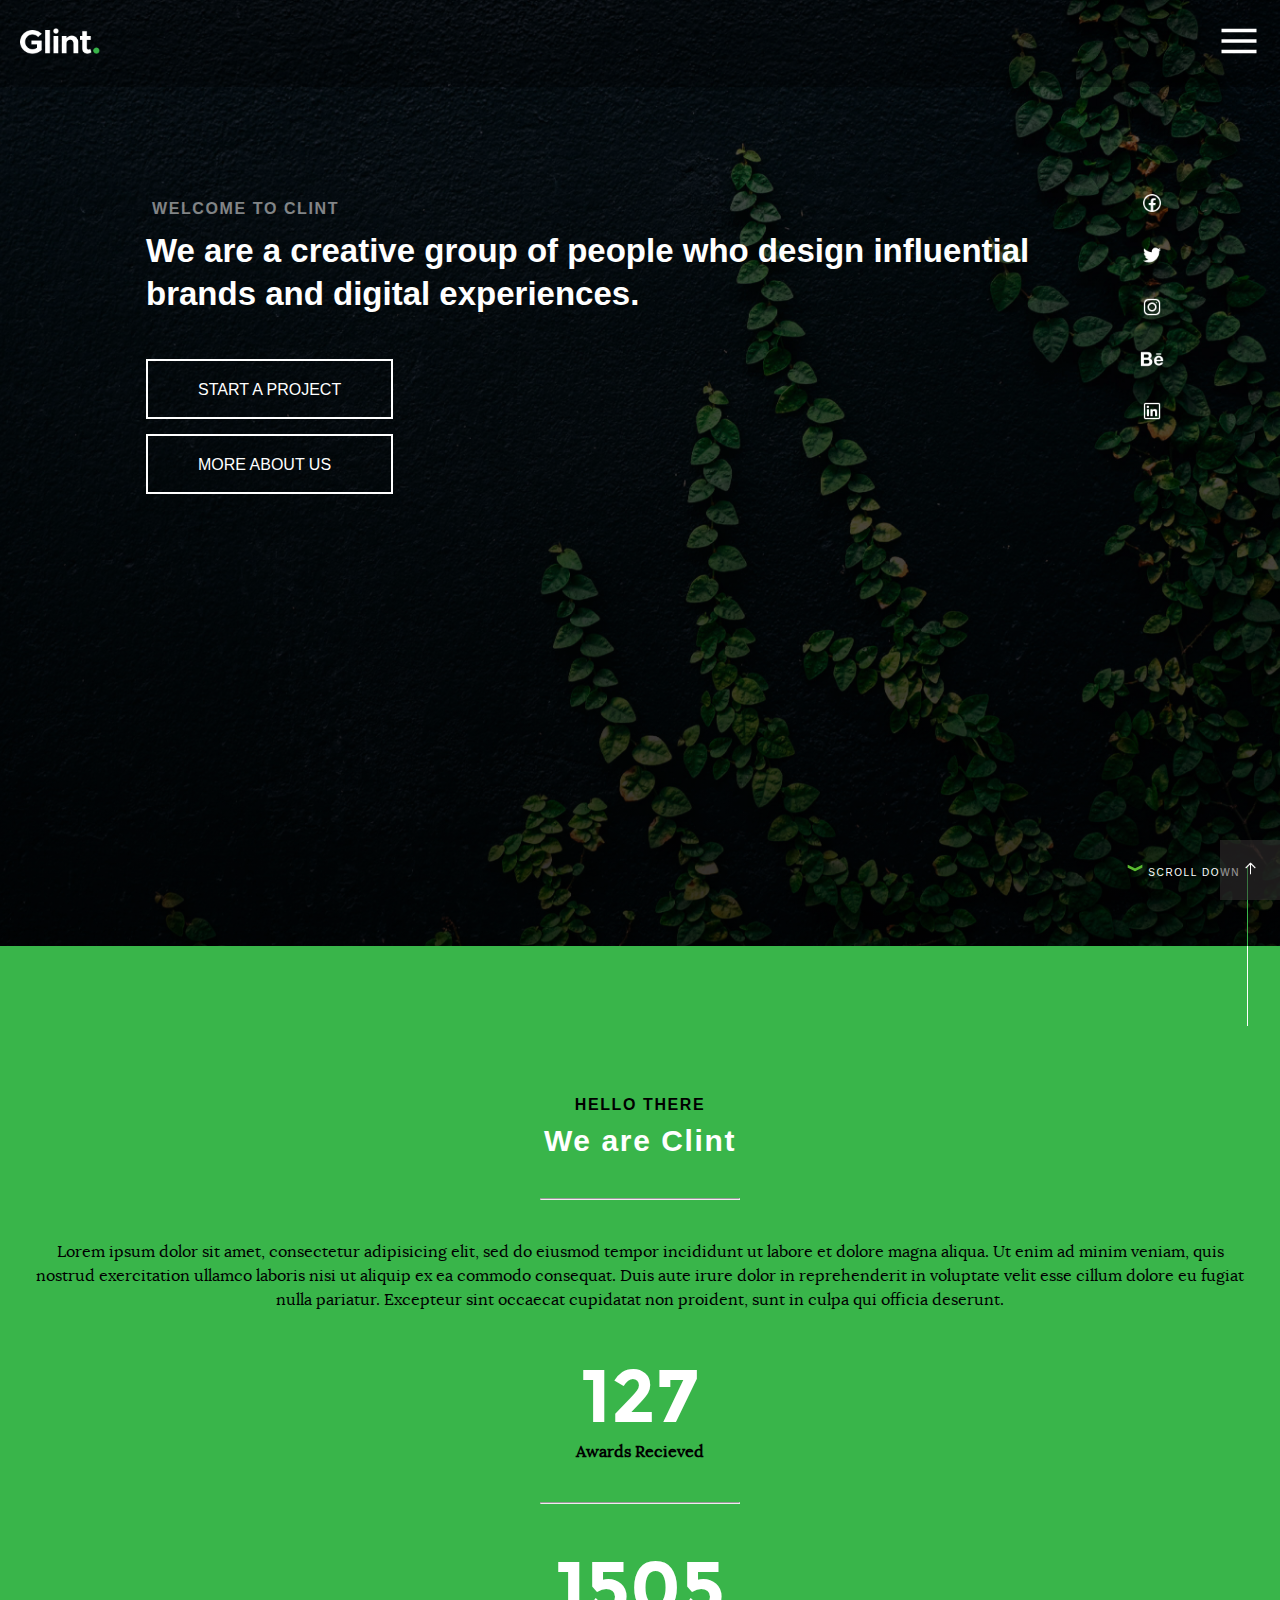
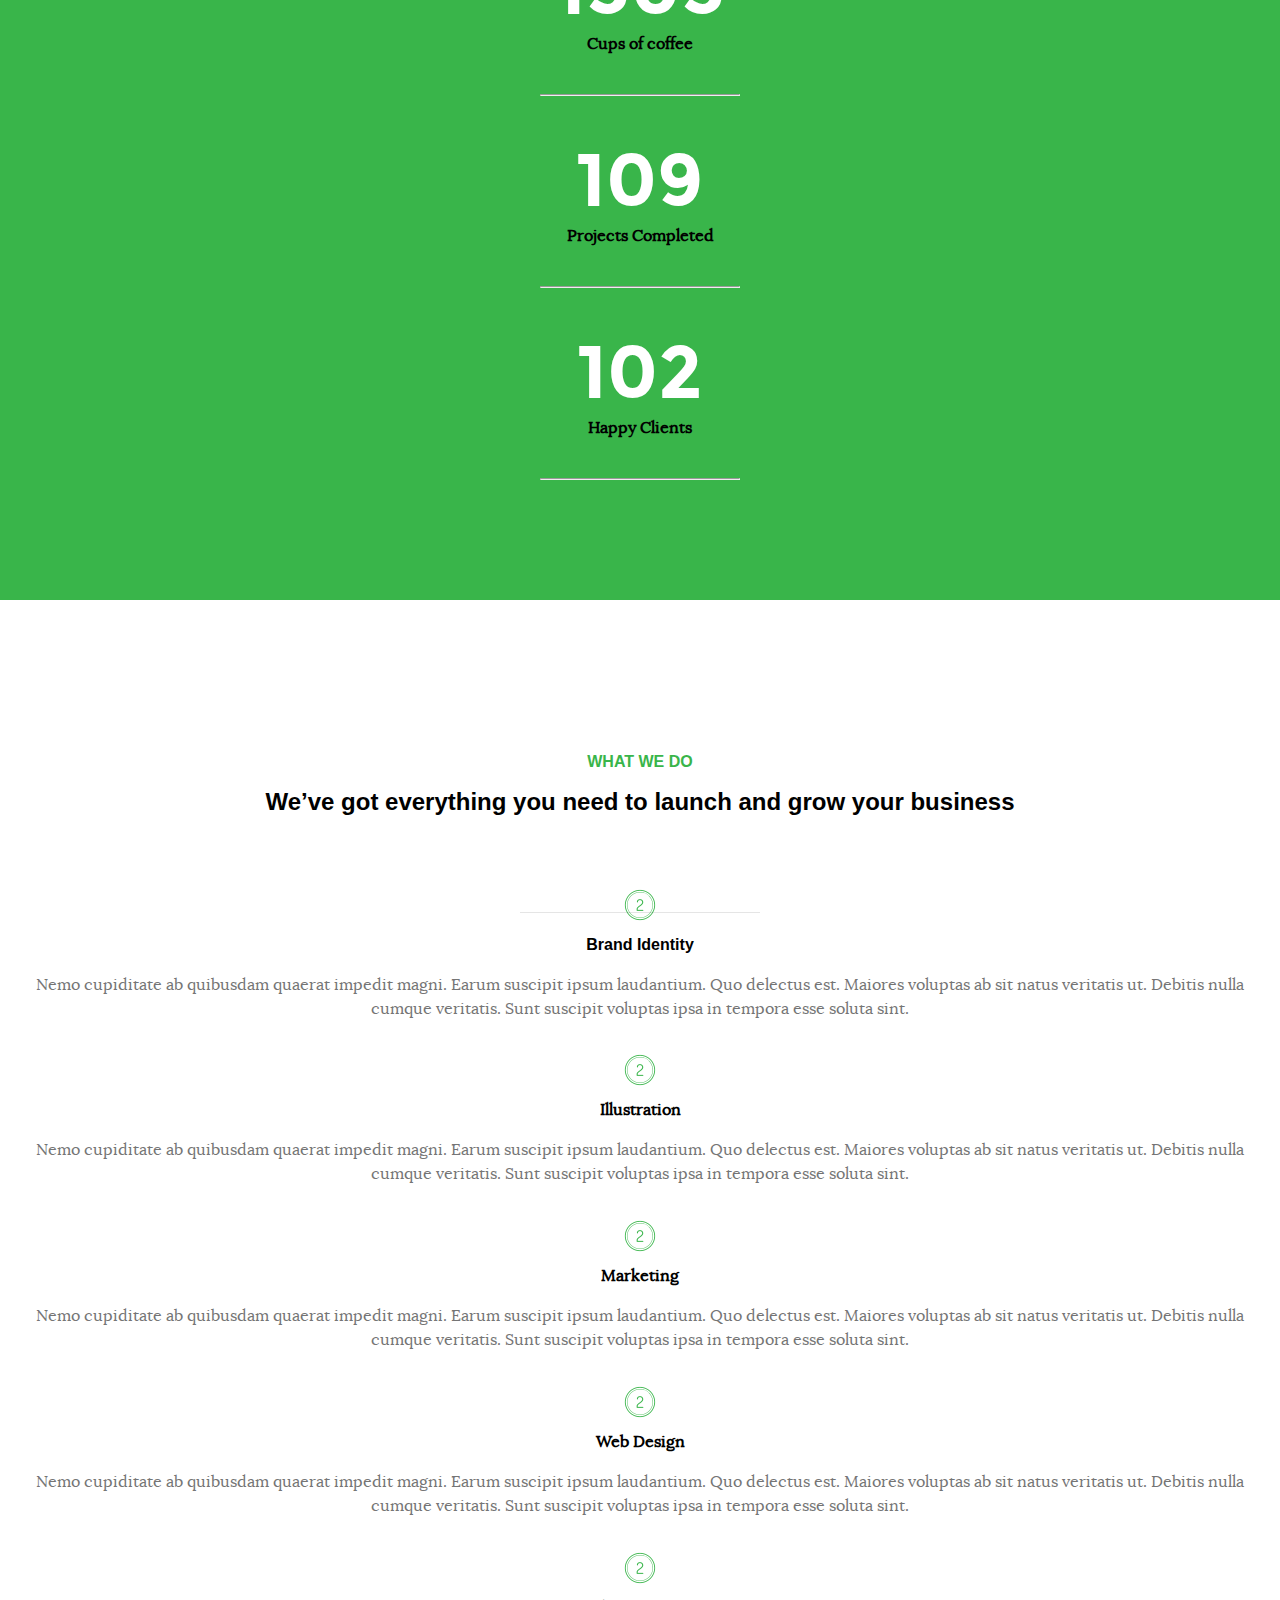
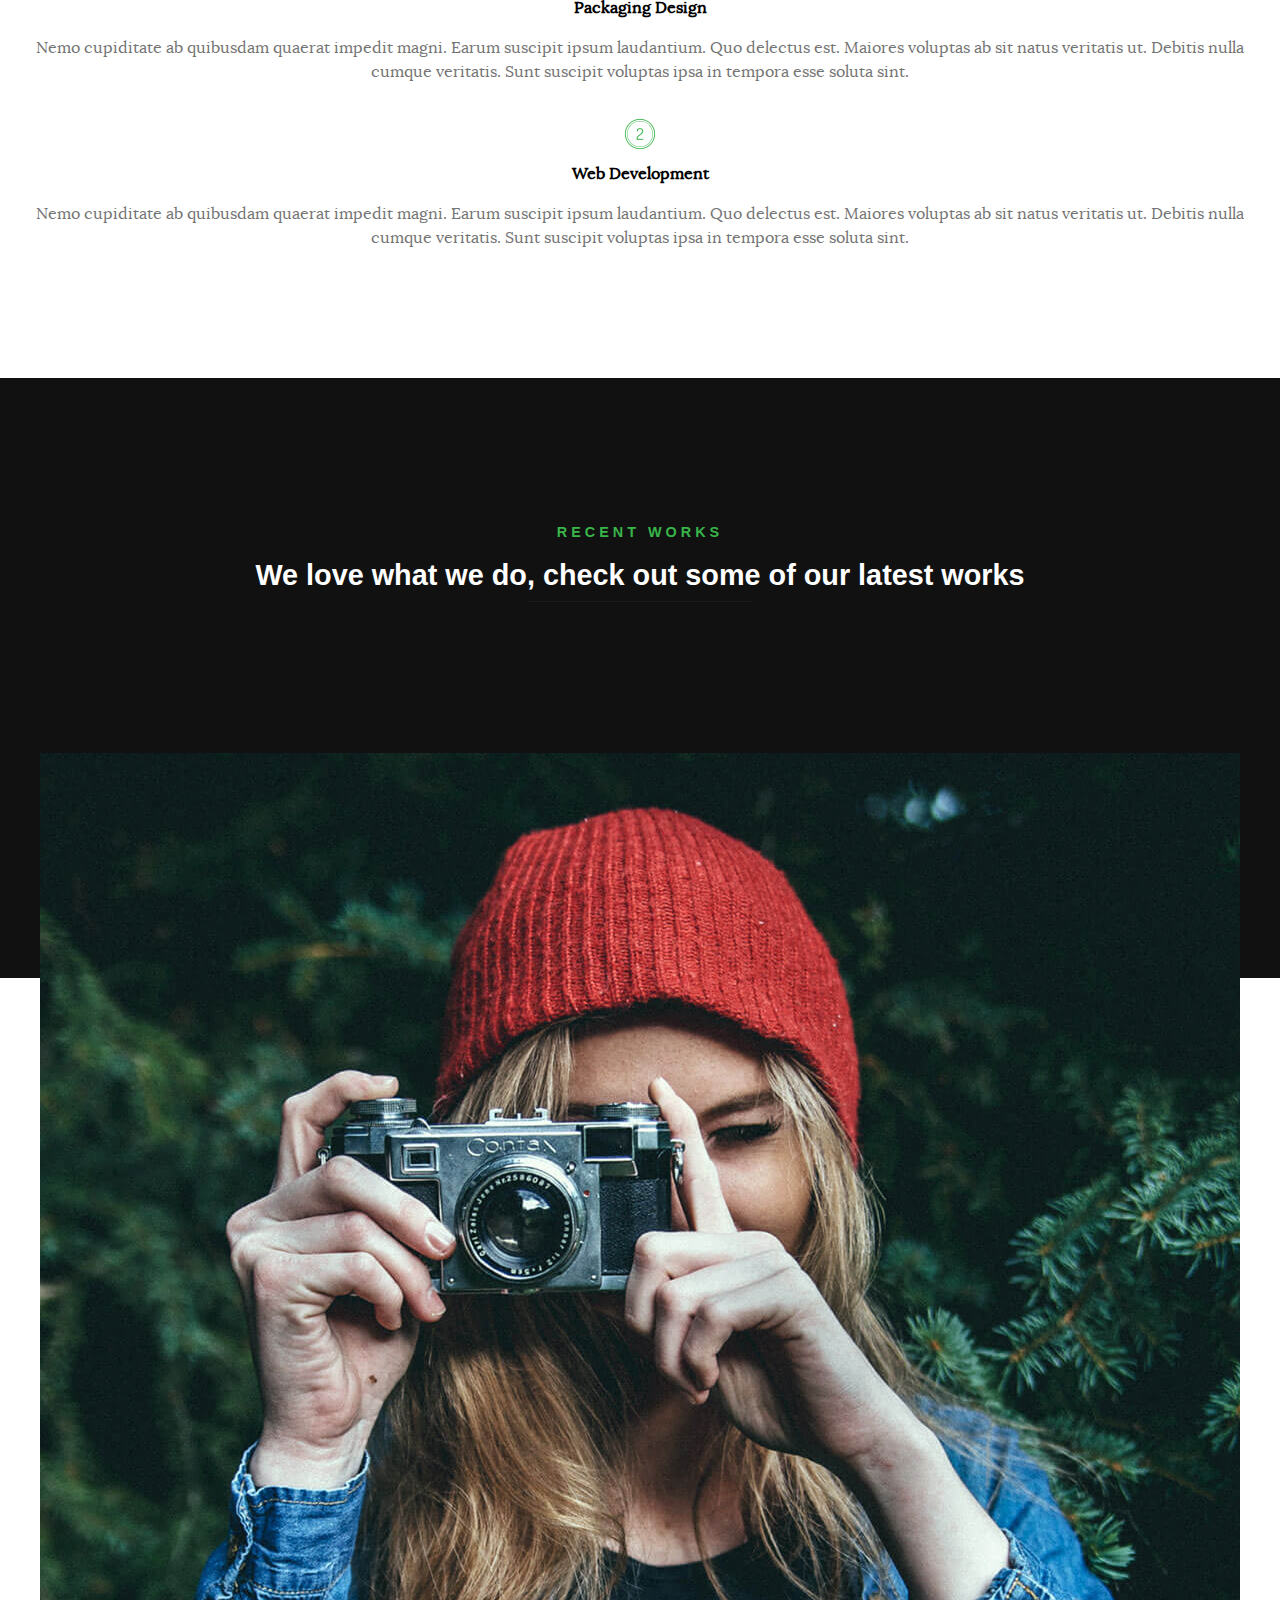
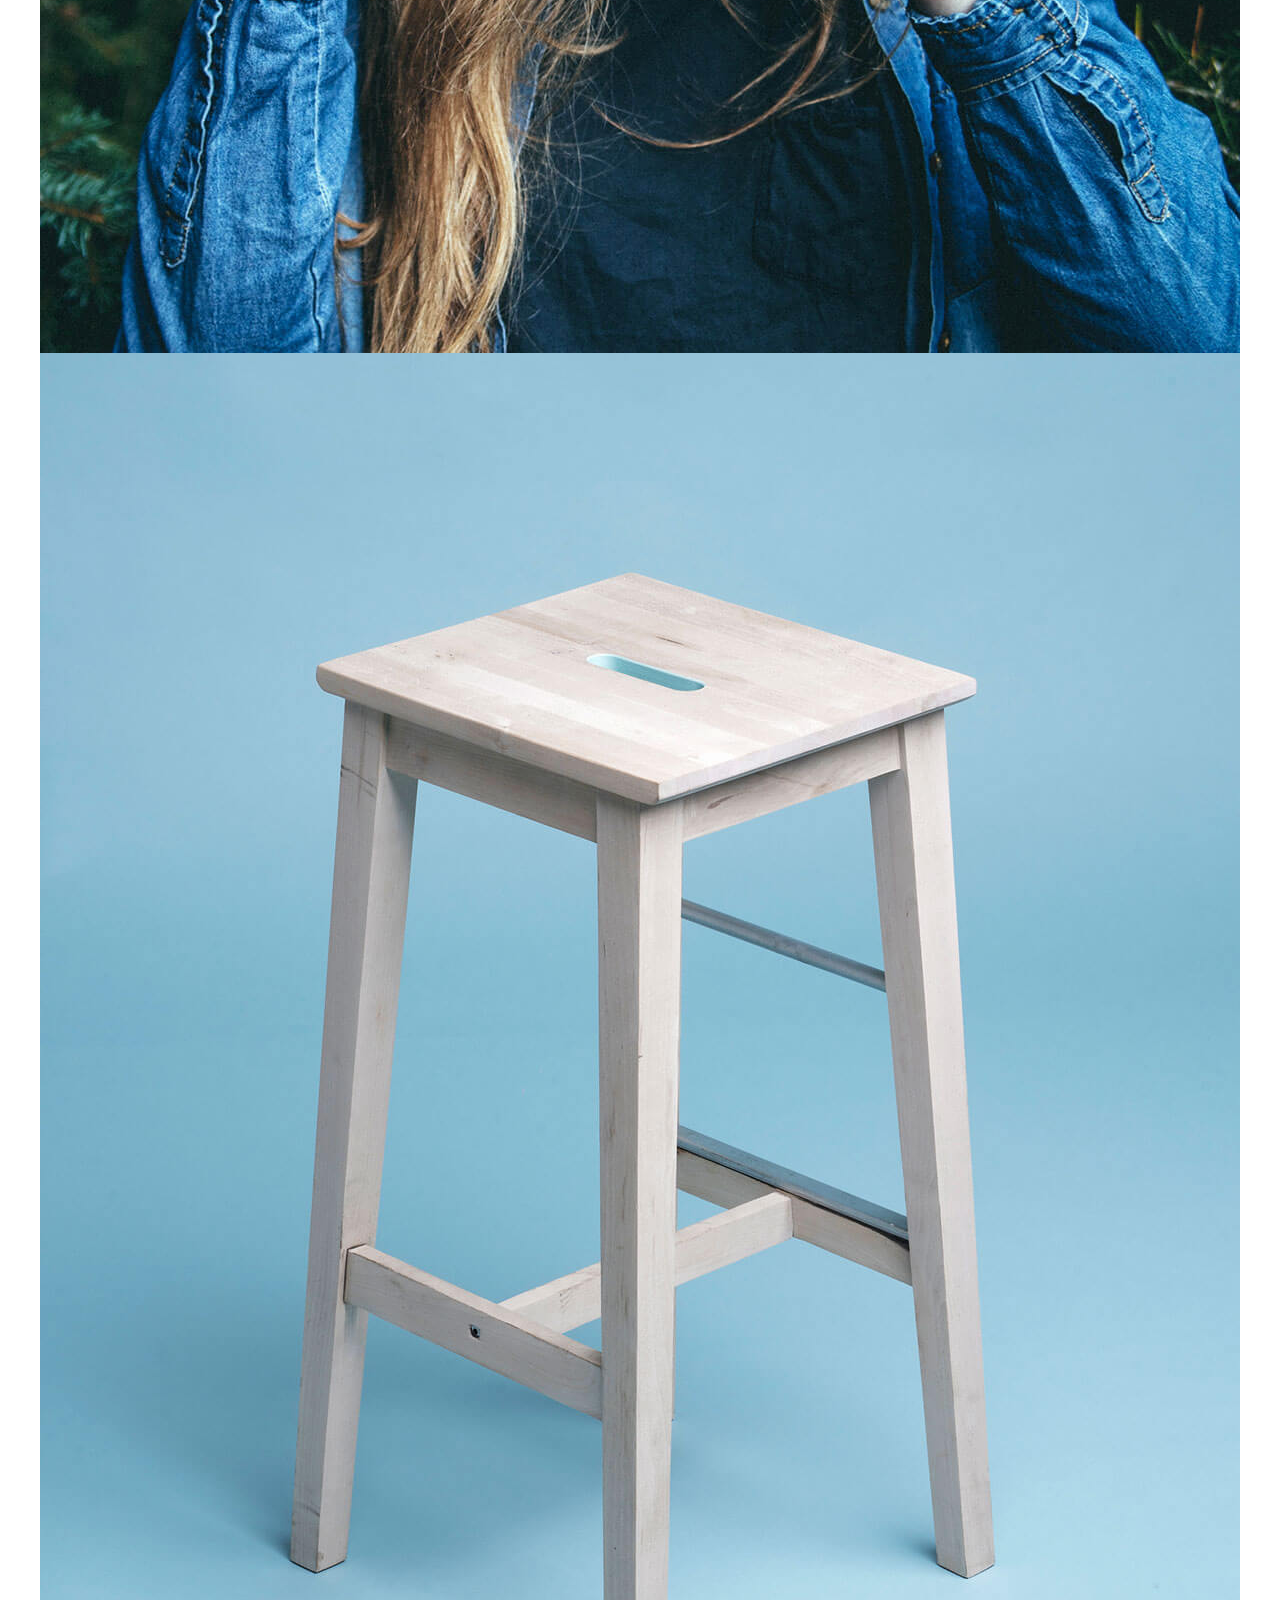
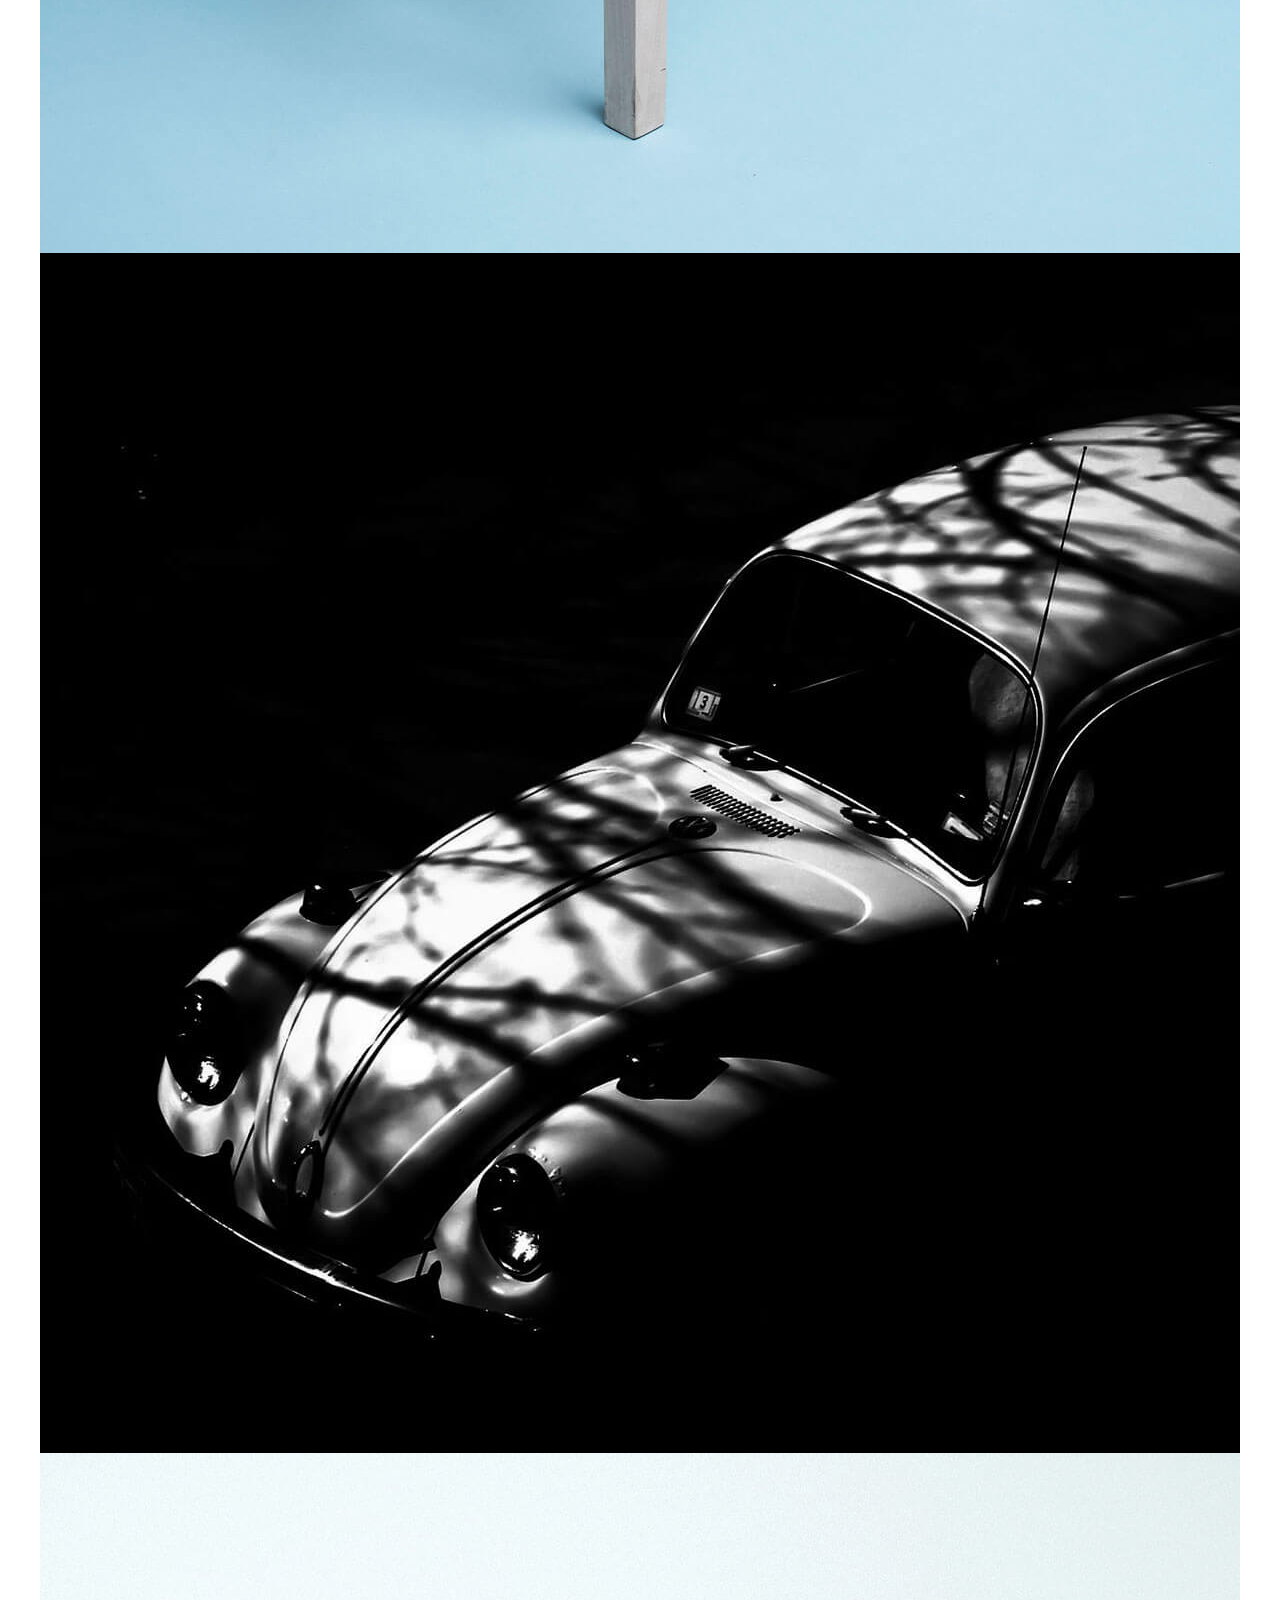
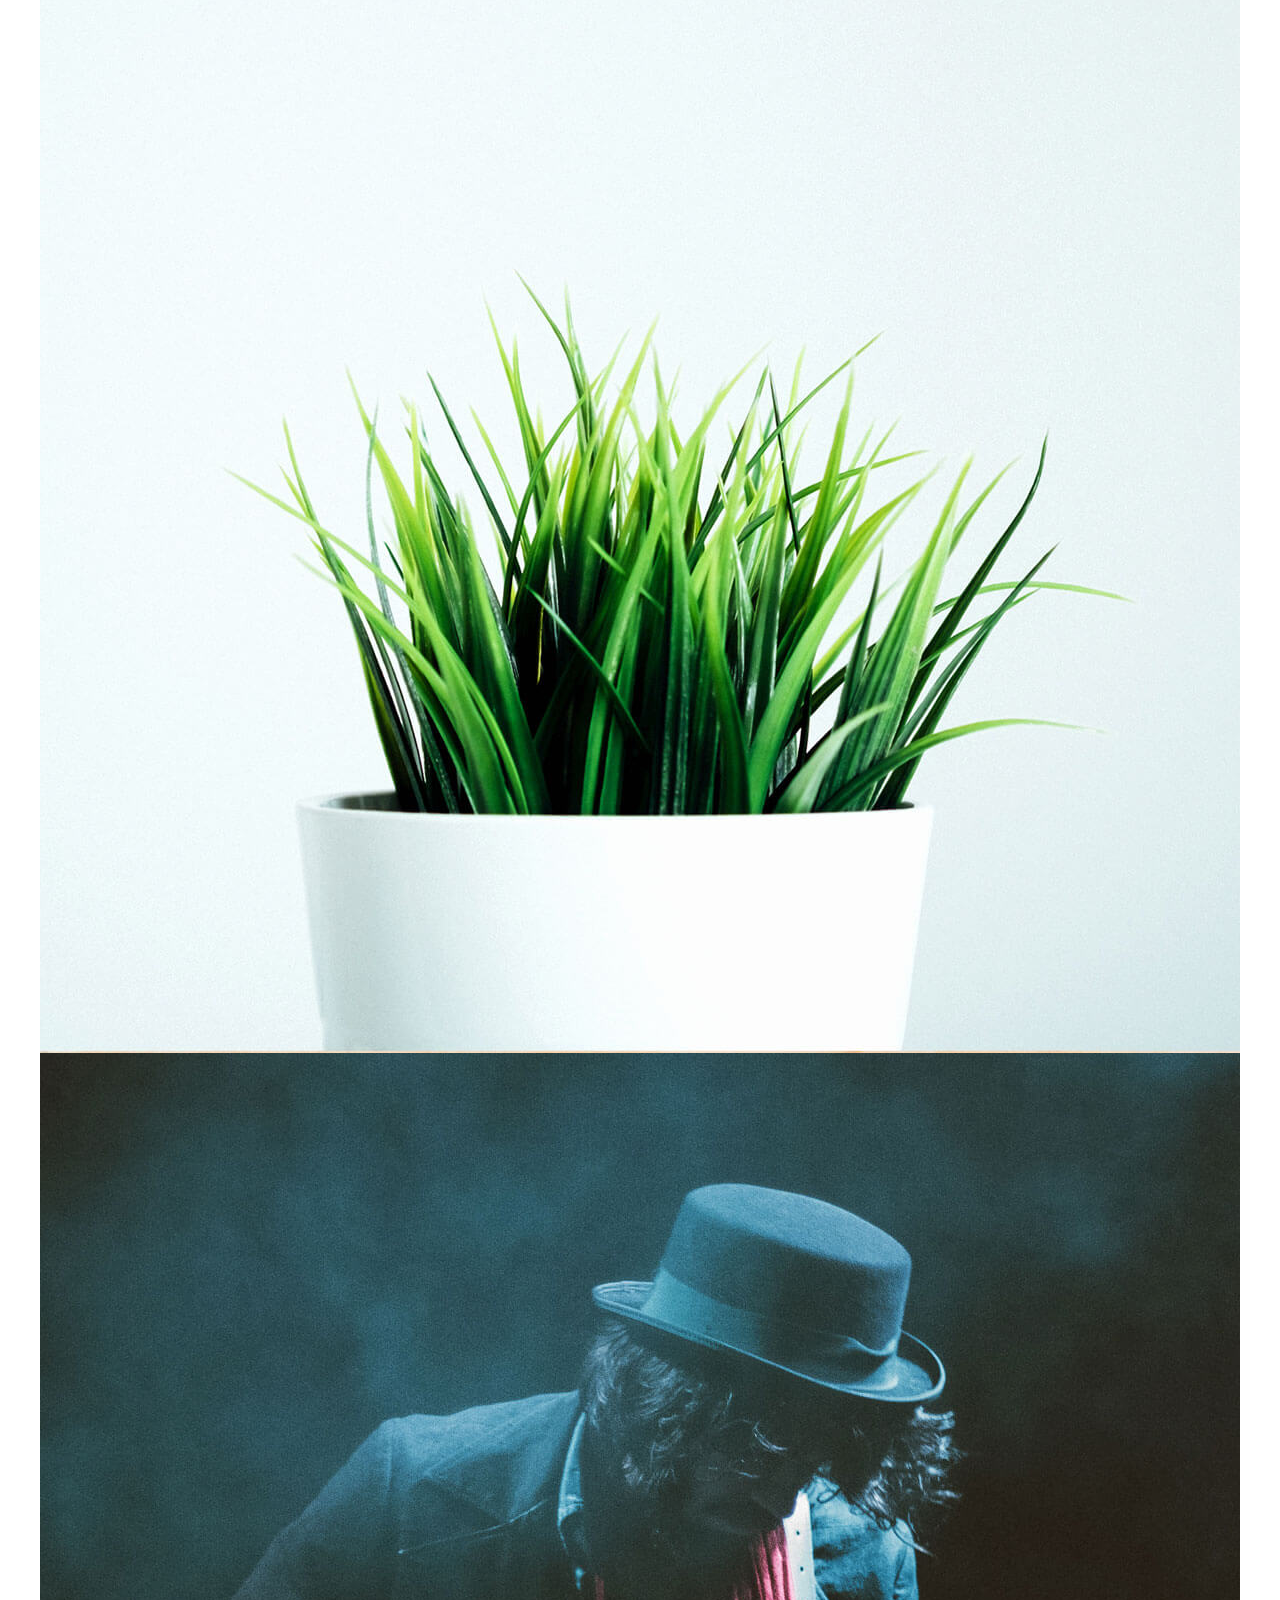
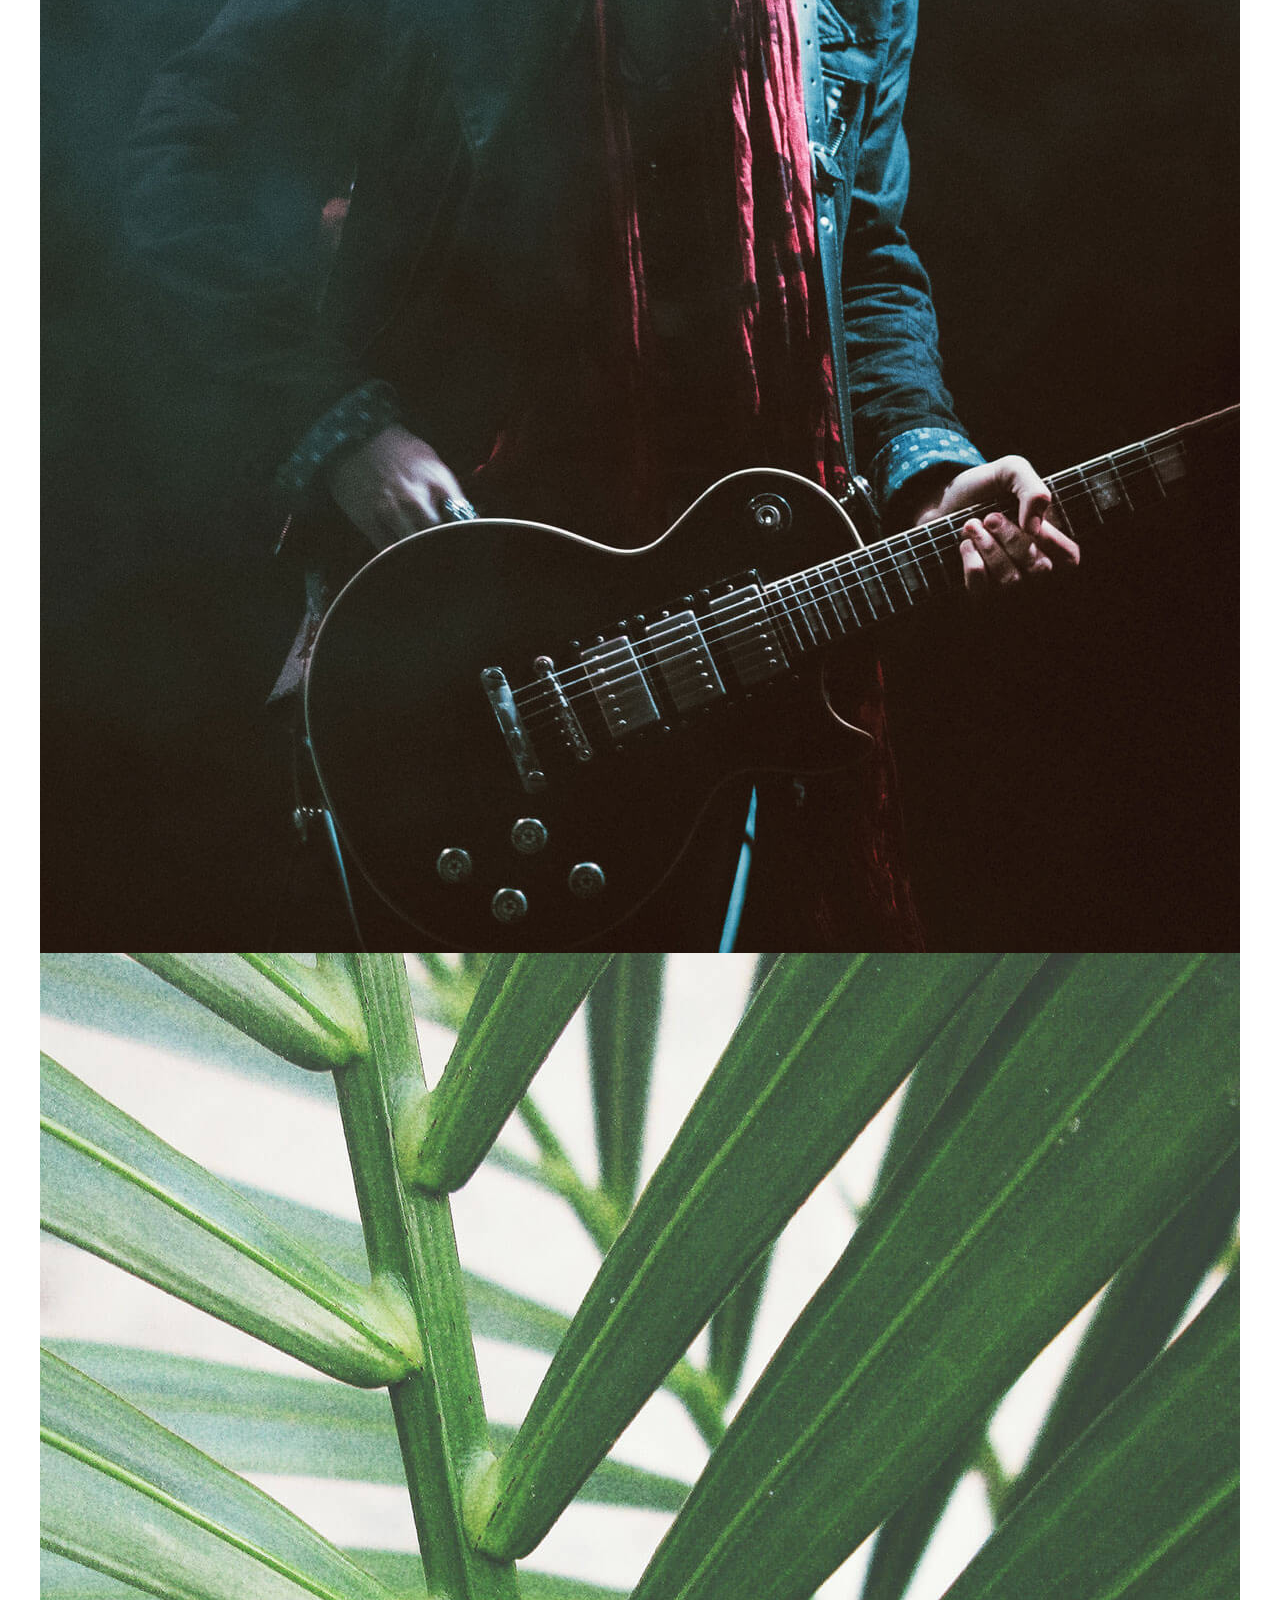
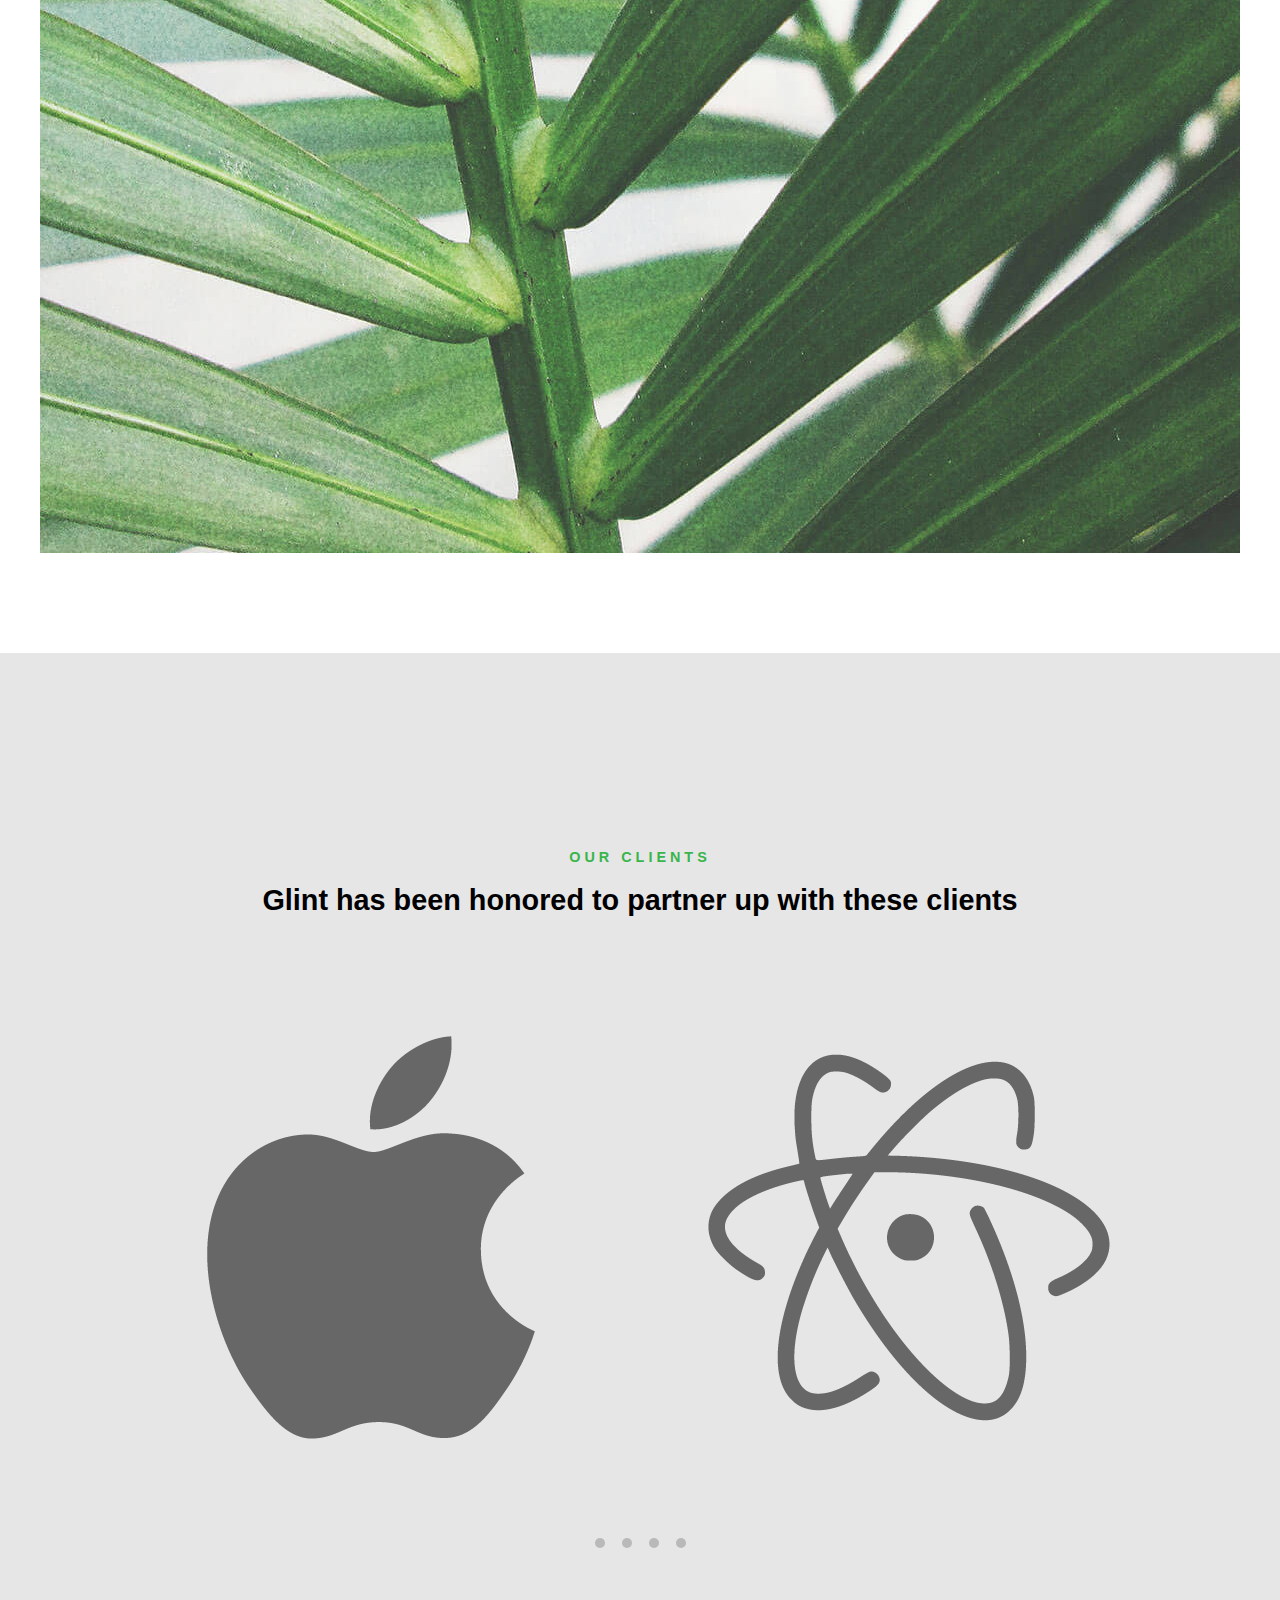
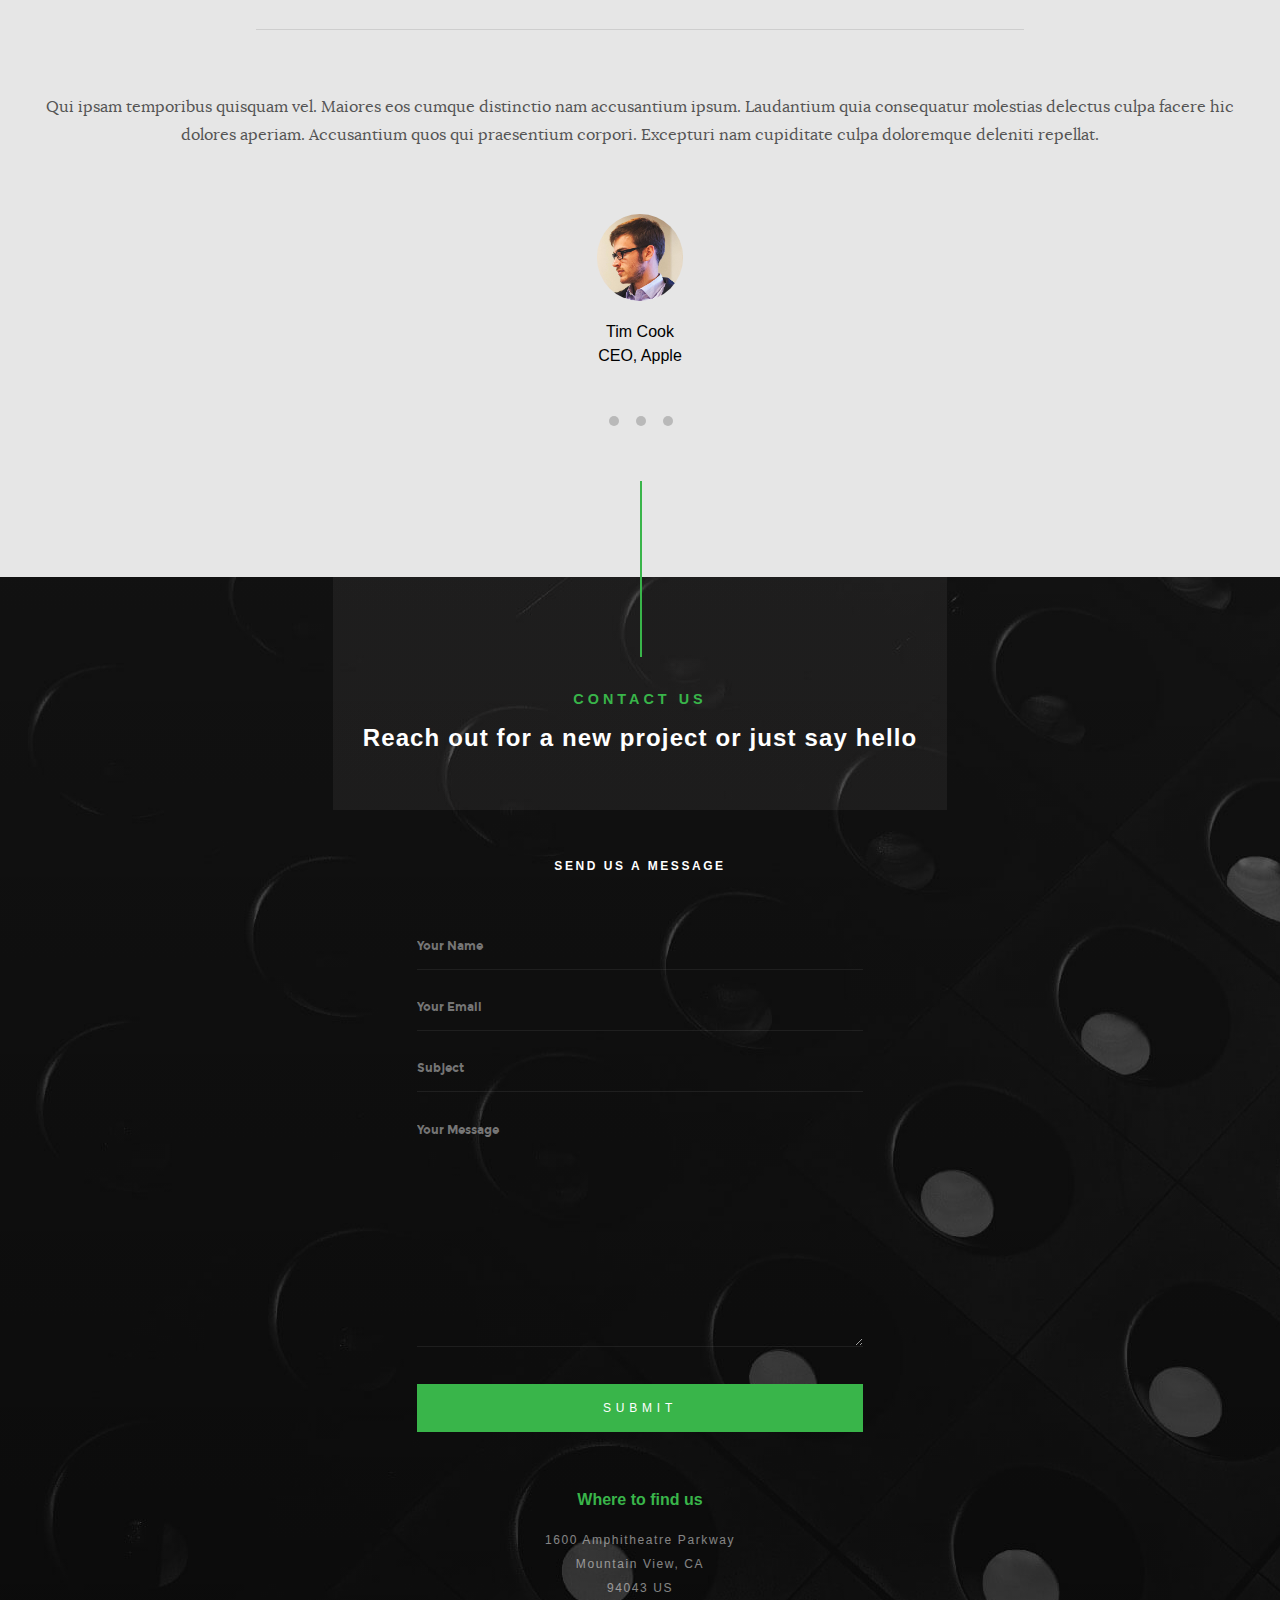
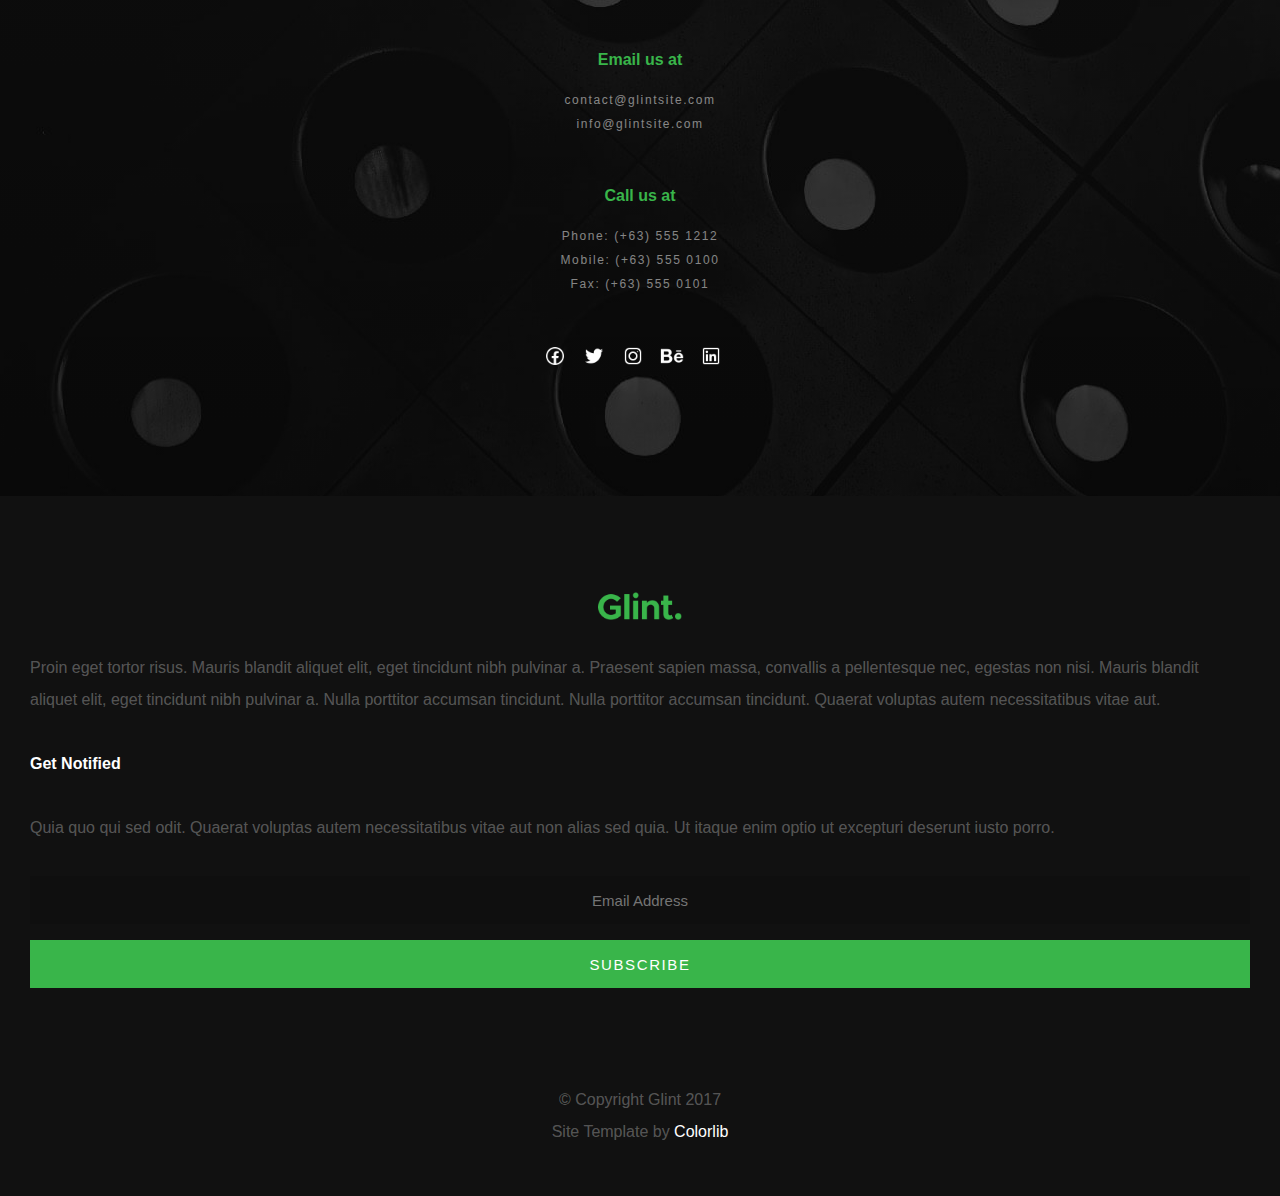
==== commit bbc82f45: "mobile" ====
--- a/index.html
+++ b/index.html
@@ -4,10 +4,13 @@
     <meta charset="UTF-8">
     <title>Website Template</title>
     <link rel="stylesheet" href="css/style.css">
+    <link rel="stylesheet" href="css/style_stats.css">
     <link rel="stylesheet" href="css/style_services.css">
     <link rel="stylesheet" href="css/style_works.css">
     <link rel="stylesheet" href="css/style_clients.css">
     <link rel="stylesheet" href="css/style_contact-us.css">
+    <link rel="stylesheet" href="css/style_footer.css">
+    <link rel="stylesheet" href="css/media/mobile.css">
     <meta name="viewport" content="width=device-width, initial-scale=1">
 </head>
 <body>
@@ -23,27 +26,39 @@
     </header>
 
     <section class="greeting">
-        <div class="greeting-main">
-            <div class="greeting-main__heading1"><h3>Welcome to Clint</h3></div>
-            <div class="greeting-main__heading2">
-                <h1>We are a creative group
-                    of people who design
-                    influential brands and
-                    digital experiences.</h1>
-            </div>
-
-            <div class="greeting-main__buttons">
-                <div class="greeting-main__button1">
-                    <a href="#">Start a project</a>
+        <div class="greeting-main font-montserrat-medium">
+            <div class="greeting-main__intro">
+                <div class="greeting-main__heading1"><h3>Welcome to Clint</h3></div>
+                <div class="greeting-main__heading2">
+                    <h1>We are a creative group
+                        of people who design
+                        influential brands and
+                        digital experiences.</h1>
                 </div>
 
-                <div class="greeting-main__button2">
-                    <a href="3">More about us</a>
+                <div class="greeting-main__buttons">
+                    <div class="greeting-main__button1">
+                        <a href="#">Start a project</a>
+                    </div>
+
+                    <div class="greeting-main__button2">
+                        <a href="3">More about us</a>
+                    </div>
                 </div>
             </div>
-        </div>
-
-        <div class="greeting-scrolling">
+
+            <div class="greeting-main__sm">
+                <ul class="greeting-main__sm-list">
+                    <li class="greeting-main__sm-item"><img src="img/sm/facebook.png" alt="facebook"></li>
+                    <li class="greeting-main__sm-item"><img src="img/sm/twitter.png" alt="twitter"></li>
+                    <li class="greeting-main__sm-item"><img src="img/sm/instagram.png" alt="instagram"></li>
+                    <li class="greeting-main__sm-item"><img src="img/sm/behance.png" alt="behance"></li>
+                    <li class="greeting-main__sm-item"><img src="img/sm/linkedin.png" alt="linkedin"></li>
+                </ul>
+            </div>
+        </div>
+
+        <div class="greeting-scrolling font-montserrat-semibold">
             <div class="greeting-scrolling__button">
                 <a href="#"><img src="img/scroll-down.png" alt="scroll-down icon"><span>scroll down</span></a>
             </div>
@@ -55,8 +70,8 @@
 <section class="stats">
     <div class="stats-scrolling__line"></div>
     <div class="stats-title">
-        <h4 class="stats-title__heading">Hello there</h4>
-        <h2 class="stats-title__subheading">We are Clint</h2>
+        <h4 class="stats-title__heading font-montserrat-bold">Hello there</h4>
+        <h2 class="stats-title__subheading font-montserrat-medium">We are Clint</h2>
         <hr>
     </div>
     <div class="stats-text">
@@ -95,14 +110,15 @@
 
 <section class="services">
     <div class="services-title">
-        <h4 class="services-title__heading">What we do</h4>
-        <h2 class="services-title__subheading">We’ve got everything you need to launch and grow your business</h2>
+        <h4 class="services-title__heading font-montserrat-bold">What we do</h4>
+        <h2 class="services-title__subheading font-montserrat-medium">We’ve got everything you need to launch and grow
+            your business</h2>
     </div>
 
     <div class="services-list">
         <div class="services-list__item">
             <div class="services-list__icon"><img src="img/icons8-circled.png" alt="icon1"></div>
-            <h3 class="services-list__heading">Brand Identity</h3>
+            <h3 class="services-list__heading font-montserrat-medium">Brand Identity</h3>
             <p class="services-list__text">Nemo cupiditate ab quibusdam quaerat impedit magni. Earum suscipit ipsum
                 laudantium.
                 Quo delectus est. Maiores voluptas ab sit natus veritatis ut. Debitis nulla cumque veritatis.
@@ -159,8 +175,9 @@
 
 <section class="works">
     <div class="works-title">
-        <h4 class="works-title__heading">Recent works</h4>
-        <h2 class="works-title__subheading">We love what we do, check out some of our latest works</h2>
+        <h4 class="works-title__heading font-montserrat-bold">Recent works</h4>
+        <h2 class="works-title__subheading font-montserrat-medium">We love what we do, check out some of our latest
+            works</h2>
     </div>
     <div class="works-list">
         <div class="works-list__photo">
@@ -186,8 +203,8 @@
 
 <section class="clients">
     <div class="clients-title">
-        <h4 class="clients-title__heading">Our clients</h4>
-        <h2 class="clients-title__subheading">Glint has been honored to
+        <h4 class="clients-title__heading font-montserrat-bold">Our clients</h4>
+        <h2 class="clients-title__subheading font-montserrat-medium">Glint has been honored to
             partner up with these clients</h2>
     </div>
 
@@ -225,8 +242,8 @@
         </div>
         <div class="clients-feedback-client">
             <div class="clients-feedback-client__photo"><img src="img/user-01.jpg" alt="client1"></div>
-            <div class="clients-feedback-client__name"><span>Tim Cook</span></div>
-            <div class="clients-feedback-client__position"><span>CEO, Apple</span></div>
+            <div class="clients-feedback-client__name font-montserrat-bold"><span>Tim Cook</span></div>
+            <div class="clients-feedback-client__position font-montserrat-light"><span>CEO, Apple</span></div>
         </div>
 
         <div class="clients-feedback-dots">
@@ -251,12 +268,13 @@
     <div class="contact-us-line"></div>
 
     <div class="contact-us-title">
-        <h4 class="contact-us-title__heading">Contact us</h4>
-        <h2 class="contact-us-title__subheading">Reach out for a new project or just say hello</h2>
+        <h4 class="contact-us-title__heading font-montserrat-bold">Contact us</h4>
+        <h2 class="contact-us-title__subheading font-montserrat-medium">Reach out for a new project or just say
+            hello</h2>
     </div>
 
     <div class="message-us">
-        <h4 class="message-us__heading">Send us a message</h4>
+        <h4 class="message-us__heading font-montserrat-medium">Send us a message</h4>
         <form class="message-us__form">
             <div class="message-us__input">
                 <input type="text" class="message-us__input-item" name="name" placeholder="Your Name">
@@ -273,21 +291,21 @@
     <div class="contact-details">
         <div class="contact-details__general">
             <div class="contact-details__item">
-                <h5 class="contact-details__heading">Where to find us</h5>
-                <p class="contact-details__details">1600 Amphitheatre Parkway
+                <h5 class="contact-details__heading font-montserrat-medium">Where to find us</h5>
+                <p class="contact-details__details font-montserrat-light">1600 Amphitheatre Parkway
                     <br>Mountain View, CA
                     <br>94043 US
                 </p>
             </div>
             <div class="contact-details__item">
-                <h5 class="contact-details__heading">Email us at</h5>
-                <p class="contact-details__details">contact@glintsite.com
+                <h5 class="contact-details__heading font-montserrat-medium">Email us at</h5>
+                <p class="contact-details__details font-montserrat-light">contact@glintsite.com
                     <br>info@glintsite.com
                 </p>
             </div>
             <div class="contact-details__item">
-                <h5 class="contact-details__heading">Call us at</h5>
-                <p class="contact-details__details">Phone: (+63) 555 1212
+                <h5 class="contact-details__heading font-montserrat-medium">Call us at</h5>
+                <p class="contact-details__details font-montserrat-light">Phone: (+63) 555 1212
                     <br>Mobile: (+63) 555 0100
                     <br>Fax: (+63) 555 0101
                 </p>
@@ -306,5 +324,35 @@
     </div>
 </section>
 
+<footer class="footer font-montserrat-light">
+    <div class="about-glint">
+        <div class="about-glint__logo"><img src="img/logo-footer.png" alt="logo"></div>
+        <p class="about-glint__text">
+            Proin eget tortor risus. Mauris blandit aliquet elit,
+            eget tincidunt nibh pulvinar a. Praesent sapien massa, convallis
+            a pellentesque nec, egestas non nisi. Mauris blandit aliquet elit,
+            eget tincidunt nibh pulvinar a. Nulla porttitor accumsan tincidunt.
+            Nulla porttitor accumsan tincidunt. Quaerat voluptas autem necessitatibus vitae aut.</p>
+    </div>
+
+    <div class="get-notified">
+        <h4 class="get-notified__heading">Get Notified</h4>
+        <p class="get-notified__text">Quia quo qui sed odit. Quaerat voluptas autem necessitatibus vitae
+            aut non alias sed quia. Ut itaque enim optio ut excepturi deserunt iusto porro.</p>
+    </div>
+
+    <form class="subscribe" name="subscription-form">
+        <input type="email" class="subscribe__email" placeholder="Email Address" name="email-for-subscription">
+        <button type="button" class="subscribe__button font-montserrat-medium">Subscribe</button>
+    </form>
+
+    <div class="copyright">
+        <span>© Copyright Glint 2017</span>
+        <span>Site Template by <a href="https://www.colorlib.com/">Colorlib</a></span>
+    </div>
+</footer>
+
+<button class="top-return-button"><img src="img/top-icon.png" alt="top-return-button"></button>
+
 </body>
-</html>+</html>
--- a/css/style.css
+++ b/css/style.css
@@ -16,6 +16,27 @@
 @font-face {
     font-family: "monsterrat-bold";
     src: url('../fonts/montserrat-bold-webfont.woff2') format("woff2");
+}
+
+@font-face {
+    font-family: "monsterrat-light";
+    src: url('../fonts/montserrat-bold-webfont.woff2') format("woff2");
+}
+
+.font-montserrat-medium {
+    font-family: "montserrat-medium", sans-serif;
+}
+
+.font-montserrat-semibold {
+    font-family: "montserrat-semibold", sans-serif;
+}
+
+.font-montserrat-bold {
+    font-family: "montserrat-bold", sans-serif;
+}
+
+.font-montserrat-light {
+    font-family: "montserrat-light", sans-serif;
 }
 
 * {
@@ -38,9 +59,21 @@
     text-decoration: none;
 }
 
+ul {
+    list-style: none;
+}
+
+.header_and_greeting {
+    background-image: linear-gradient(to top, rgba(0, 0, 0, 0.8), rgba(0, 0, 0, 0.6)), url("https://colorlib.com/etc/glint/images/hero-bg.jpg");
+    background-size: cover;
+    background-position: center center;
+    height: 946px;
+    position: relative;
+}
+
 h1 {
     color: white;
-    font: 33px "monsterrat-medium", sans-serif;
+    font-size: 33px;
     margin-bottom: 16px;
     line-height: 1.3em;
 }
@@ -69,7 +102,7 @@
     width: 80px;
 }
 
-.greeting {
+.greeting-main__intro {
     background-color: transparent;
     display: flex;
     flex-direction: column;
@@ -83,7 +116,7 @@
 .greeting-main__heading1 {
     color: rgba(255, 255, 255, 0.5);
     margin: 0 0 12px 6px;
-    font: 16px "monsterrat-medium", sans-serif;
+    font-size: 16px;
     text-transform: uppercase;
     letter-spacing: .1rem;
 }
@@ -91,7 +124,6 @@
 .greeting-main__buttons {
     padding-top: 12px;
     max-width: 500px;
-    margin: 0 auto;
 }
 
 .greeting-main__buttons a {
@@ -106,7 +138,11 @@
     margin-top: 15px;
     border: 2px solid white;
     text-transform: uppercase;
-    font: 14px "monsterrat-medium", sans-serif;
+    font-size: 14px;
+}
+
+.greeting-main__sm {
+    display: none;
 }
 
 .greeting-scrolling {
@@ -123,12 +159,11 @@
 }
 
 .greeting-scrolling__button span {
-    font-family: "monsterrat-semibold", sans-serif;
     font-size: 10px;
     text-transform: uppercase;
     padding-left: 5px;
     padding-bottom: 5px;
-    color: #FFFFFF;
+    color: white;
     letter-spacing: .1rem;
 }
 
@@ -142,66 +177,19 @@
     bottom: 0;
 }
 
-.stats {
-    width: 100%;
-    background-color: #39b54a;
-    display: flex;
-    flex-direction: column;
-    justify-content: center;
-    align-items: center;
-    align-content: center;
-    padding: 150px 30px 100px 30px;
-    text-align: center;
-    position: relative;
+.top-return-button {
+    position: fixed;
+    width: 60px;
+    height: 60px;
+    bottom: 0;
+    right: 0;
+    z-index: 100;
+    border: none;
+    outline: none;
+    background-color: rgba(57, 54, 54, 0.5);
 }
 
-.stats-scrolling__line {
-    display: block;
-    width: 1px;
-    height: 5rem;
-    background-color: white;
-    position: absolute;
-    right: 2rem;
-    top: 0;
+.top-return-button img {
+    width: 15px;
+    height: 15px;
 }
-
-.stats-title__heading {
-    font-family: "monsterrat-bold", sans-serif;
-    text-transform: uppercase;
-    letter-spacing: .1rem;
-}
-
-.stats-title__subheading {
-    font-family: "monsterrat-medium", sans-serif;
-    color: white;
-    padding-top: 10px;
-    font-size: 30px;
-    letter-spacing: .1rem;
-}
-
-.stats-counter {
-    padding-top: 20px;
-}
-
-.stats hr {
-    margin: 40px 0px 20px 0px;
-    color: white;
-    height: 1px;
-    width: 200px;
-}
-
-.stats-text {
-    font-size: 16px;
-    margin: 20px 0px 20px 0px;
-    line-height: 1.5em;
-}
-
-.stats-counter__item1 {
-    font: 74px "monsterrat-bold", sans-serif;
-    color: white;
-}
-
-.stats-counter__item2 {
-    font-family: "monsterrat-semibold", sans-serif;
-}
-
--- a/css/style_stats.css
+++ b/css/style_stats.css
@@ -0,0 +1,56 @@
+.stats {
+    width: 100%;
+    background-color: #39b54a;
+    display: flex;
+    flex-direction: column;
+    justify-content: center;
+    align-items: center;
+    align-content: center;
+    padding: 150px 30px 100px 30px;
+    text-align: center;
+    position: relative;
+}
+
+.stats-scrolling__line {
+    display: block;
+    width: 1px;
+    height: 5rem;
+    background-color: white;
+    position: absolute;
+    right: 2rem;
+    top: 0;
+}
+
+.stats-title__heading {
+    text-transform: uppercase;
+    letter-spacing: .1rem;
+}
+
+.stats-title__subheading {
+    color: white;
+    padding-top: 10px;
+    font-size: 30px;
+    letter-spacing: .1rem;
+}
+
+.stats-counter {
+    padding-top: 20px;
+}
+
+.stats hr {
+    margin: 40px 0 20px 0;
+    color: white;
+    height: 1px;
+    width: 200px;
+}
+
+.stats-text {
+    font-size: 16px;
+    margin: 20px 0 20px 0;
+    line-height: 1.5em;
+}
+
+.stats-counter__item1 {
+    font: 74px "monsterrat-bold", sans-serif;
+    color: white;
+}--- a/css/style_services.css
+++ b/css/style_services.css
@@ -11,20 +11,27 @@
     height: auto;
 }
 
+.services-list__heading {
+    margin-bottom: 1rem;
+}
+
+.services-list__text {
+    margin-bottom: 1.8rem;
+    color: #757575;
+}
+
 .services-title {
     margin-bottom: 2.5rem;
 }
 
 .services-title__heading {
     text-transform: uppercase;
-    font-family: "monsterrat-bold", sans-serif;
     color: #39b54a;
 }
 
 .services-title__subheading {
-    font-family: "monsterrat-medium", sans-serif;
     font-size: 1.5rem;
-    margin: 0.6rem 0 1.5rem;
+    margin: 0.6rem 0 1.5rem 0;
     position: relative;
 }
 
@@ -39,14 +46,4 @@
     background-color: rgba(0, 0, 0, 0.1);
     margin: 0 auto;
     display: block;
-}
-
-.services-list__heading {
-    margin-bottom: 1rem;
-    font-family: "monsterrat-medium", sans-serif;
-}
-
-.services-list__text {
-    margin-bottom: 1.8rem;
-    color: #757575;
-}
+}--- a/css/style_works.css
+++ b/css/style_works.css
@@ -13,7 +13,7 @@
     border: none;
 }
 
-.works-heading {
+.works-title {
     padding: 0px 30px 200px 30px;
     width: 100%;
     height: 600px;
@@ -24,7 +24,6 @@
 
 .works-title__heading {
     text-transform: uppercase;
-    font-family: "monsterrat-bold", sans-serif;
     letter-spacing: .25rem;
     font-size: 0.9rem;
     color: #39b54a;
@@ -32,14 +31,13 @@
 }
 
 .works-title__subheading {
-    font-family: "monsterrat-medium", sans-serif;
     font-size: 1.8rem;
     color: white;
-    margin: 0.6rem 0 2.5rem;
+    margin: 0.6rem 0 2.5rem 0;
     position: relative;
 }
 
-.works-title__subheading2::after {
+.works-title__subheading::after {
     content: "";
     position: absolute;
     left: 0;
@@ -55,11 +53,11 @@
 
 .works-list {
     padding: 150px 30px 100px 30px;
-    margin: -375px 0 0 0;
+    margin-top: -375px;
     z-index: 1;
     line-height: 1px;
 }
 
 .works-list__photo {
     width: 100%;
-}
+}--- a/css/style_clients.css
+++ b/css/style_clients.css
@@ -15,7 +15,6 @@
 
 .clients-title__heading {
     text-transform: uppercase;
-    font-family: "monsterrat-bold", sans-serif;
     letter-spacing: .25rem;
     font-size: 0.9rem;
     color: #39b54a;
@@ -23,7 +22,6 @@
 }
 
 .clients-title__subheading {
-    font-family: "monsterrat-medium", sans-serif;
     font-size: 1.8rem;
     margin: 0.6rem 0 3rem;
 }
@@ -41,7 +39,7 @@
 }
 
 .clients-techstack-dots {
-    margin: 1.2rem 0 0;
+    margin-top: 1.2rem;
 }
 
 .clients-techstack-dots__li {
@@ -101,12 +99,7 @@
     border-radius: 50%;
 }
 
-.clients-feedback-client__name {
-    font-family: "monsterrat-bold", sans-serif;
-}
-
 .clients-feedback-client__position {
-    font-family: "monsterrat-light", sans-serif;
     font-size: 0.8rem;
 }
 
@@ -133,4 +126,4 @@
     position: absolute;
     left: 50%;
     bottom: 0;
-}+}
--- a/css/style_contact-us.css
+++ b/css/style_contact-us.css
@@ -26,21 +26,18 @@
 }
 
 .contact-us-title {
-
     background-image: linear-gradient(rgba(143, 137, 137, 0.1), rgba(143, 137, 137, 0.1));
     padding: 7rem 30px 30px;
 }
 
 .contact-us-title__heading {
     text-transform: uppercase;
-    font-family: "monsterrat-bold", sans-serif;
     color: #39b54a;
     letter-spacing: .25rem;
     font-size: 0.9rem;
 }
 
 .contact-us-title__subheading {
-    font-family: "monsterrat-medium", sans-serif;
     margin: 0.6rem 0 1.5rem;
     position: relative;
     color: white;
@@ -53,7 +50,6 @@
 }
 
 .message-us__heading {
-    font-family: "montserrat-medium", sans-serif;
     font-size: 0.75rem;
     line-height: 1.385;
     text-transform: uppercase;
@@ -81,7 +77,8 @@
 
 .message-us__message-field button {
     width: 100%;
-    margin: 1rem 0 0.5rem;
+    margin-top: 1rem;
+    margin-bottom: 0.5rem;
     font-family: "montserrat-medium", sans-serif;
     font-size: 0.75rem;
     background: #39b54a;
@@ -99,13 +96,11 @@
     margin-top: 0;
     color: #39b54a;
     line-height: 1.5;
-    font-family: "montserrat-medium", sans-serif;
     margin-bottom: 1rem;
 
 }
 
 .contact-details__details {
-    font-family: "montserrat-light", sans-serif;
     font-size: 0.75rem;
     line-height: 2;
     margin-bottom: 3rem;
@@ -115,7 +110,6 @@
 .contact-details__sm-list {
     display: flex;
     justify-content: center;
-    list-style: none;
 }
 
 .contact-details__sm-item {
--- a/css/style_footer.css
+++ b/css/style_footer.css
@@ -0,0 +1,64 @@
+.footer {
+    padding: 6rem 30px 3rem 30px;
+    font-size: 15px;
+    line-height: 2;
+    color: rgba(255, 255, 255, 0.3);
+    background: #111111;
+}
+
+.about-glint {
+    margin-bottom: 2rem;
+}
+
+.about-glint__logo {
+    margin: 0 auto 2rem auto;
+    width: 85px;
+    height: 28px;
+}
+
+.get-notified {
+    margin-bottom: 2rem;
+}
+
+.get-notified__heading {
+    margin-bottom: 2rem;
+    color: white;
+}
+
+.subscribe input, button {
+    width: 100%;
+    border: none;
+    height: 3rem;
+    text-align: center;
+    font-size: 15px;
+}
+
+.subscribe__email {
+    background: rgba(0, 0, 0, 0.1);
+    color: rgba(255, 255, 255, 0.5);
+    padding: 1.2rem 20px 1.2rem 20px;
+    margin-bottom: 1rem;
+    font-size: 0.75rem;
+}
+
+.subscribe__button {
+    background: #39b54a;
+    color: white;
+    text-transform: uppercase;
+    letter-spacing: 0.1rem;
+}
+
+.copyright {
+    margin-top: 6rem;
+    font-size: 14px;
+    text-align: center;
+}
+
+.copyright span {
+    display: block;
+}
+
+.copyright a {
+    text-decoration: none;
+    color: white;
+}--- a/css/media/mobile.css
+++ b/css/media/mobile.css
@@ -0,0 +1,31 @@
+@media (min-width: 501px) {
+    .greeting-main__sm {
+        display: block;
+    }
+
+    .greeting-main {
+        display: flex;
+        justify-content: center;
+        align-items: center;
+
+
+    }
+
+    .greeting-main__intro {
+        display: flex;
+        flex-direction: column;
+        justify-content: flex-start;
+        text-align: left;
+        align-items: flex-start;
+        width: 80%;
+    }
+
+    .greeting-main__sm-item {
+        padding: 0.5rem 0 1rem 0;
+        width: 1.5rem;
+    }
+
+    .greeting-main__sm-list {
+        padding-top: 2rem;
+    }
+}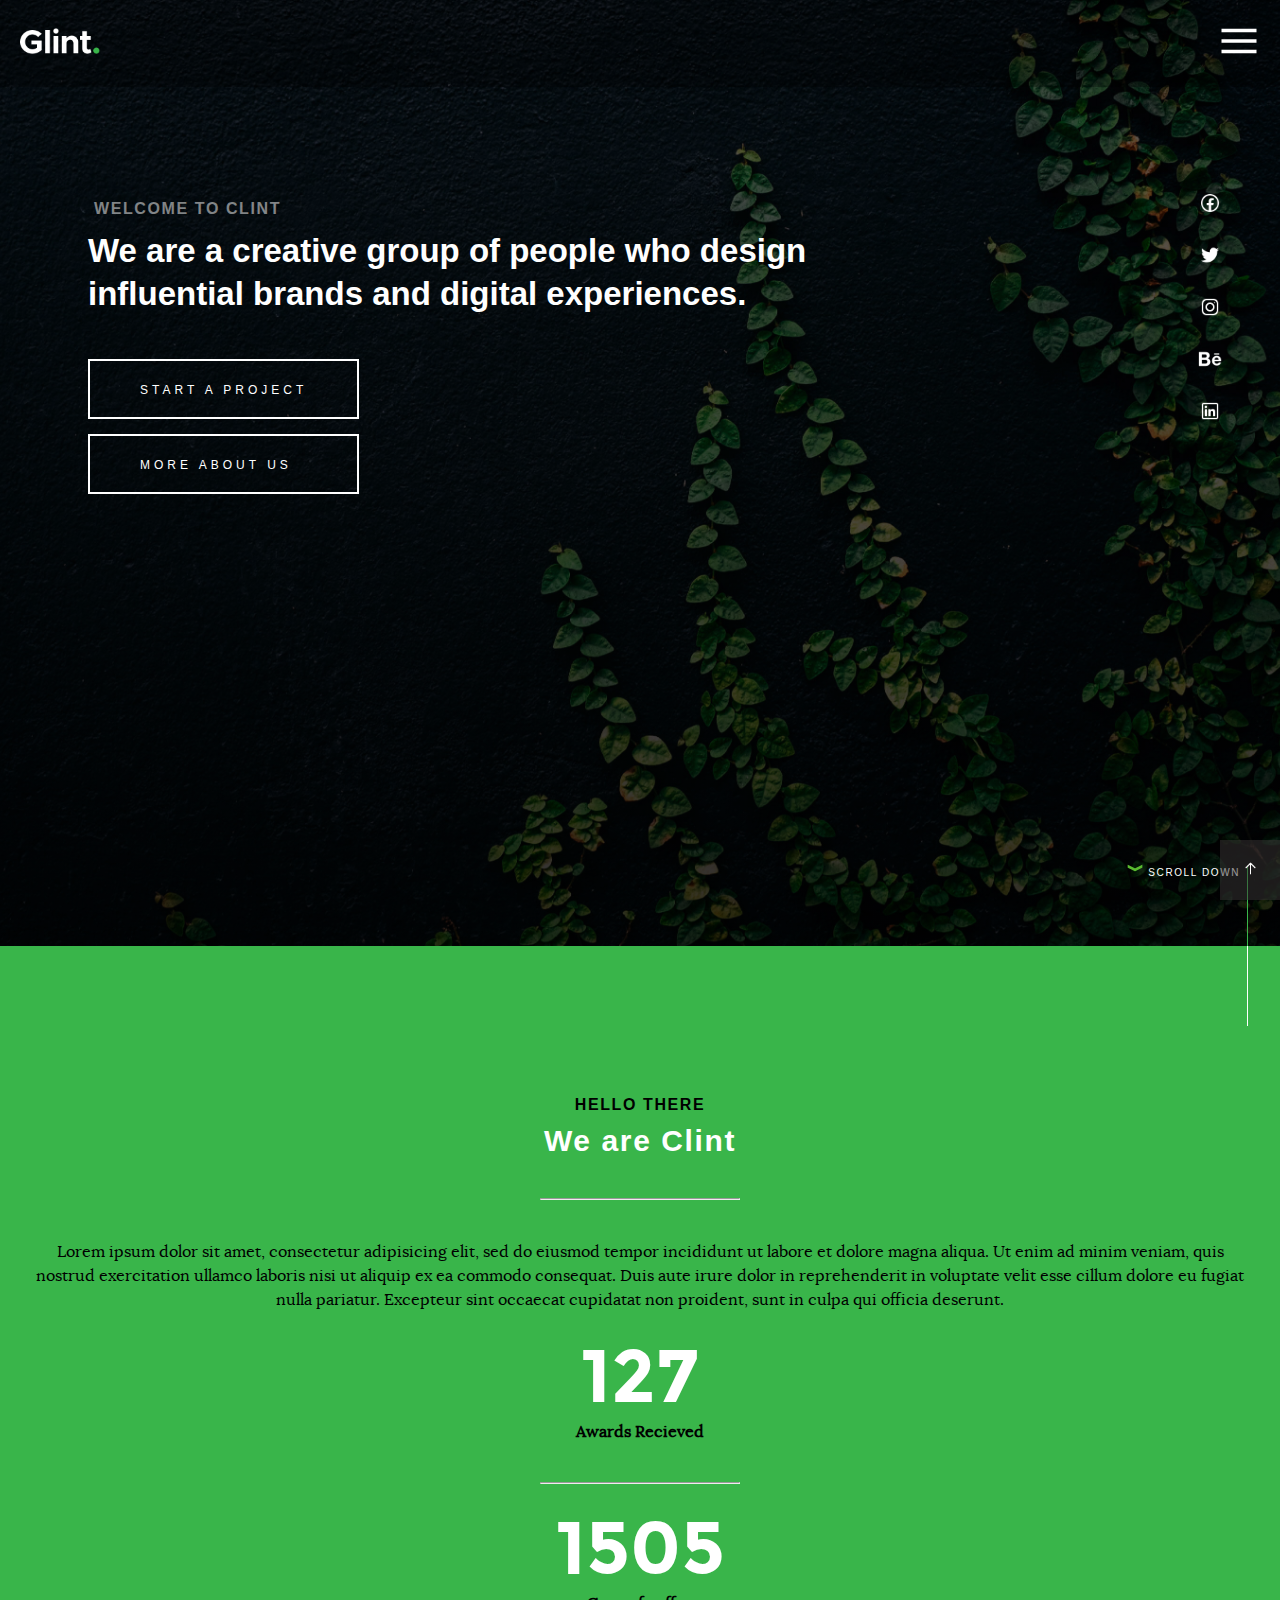
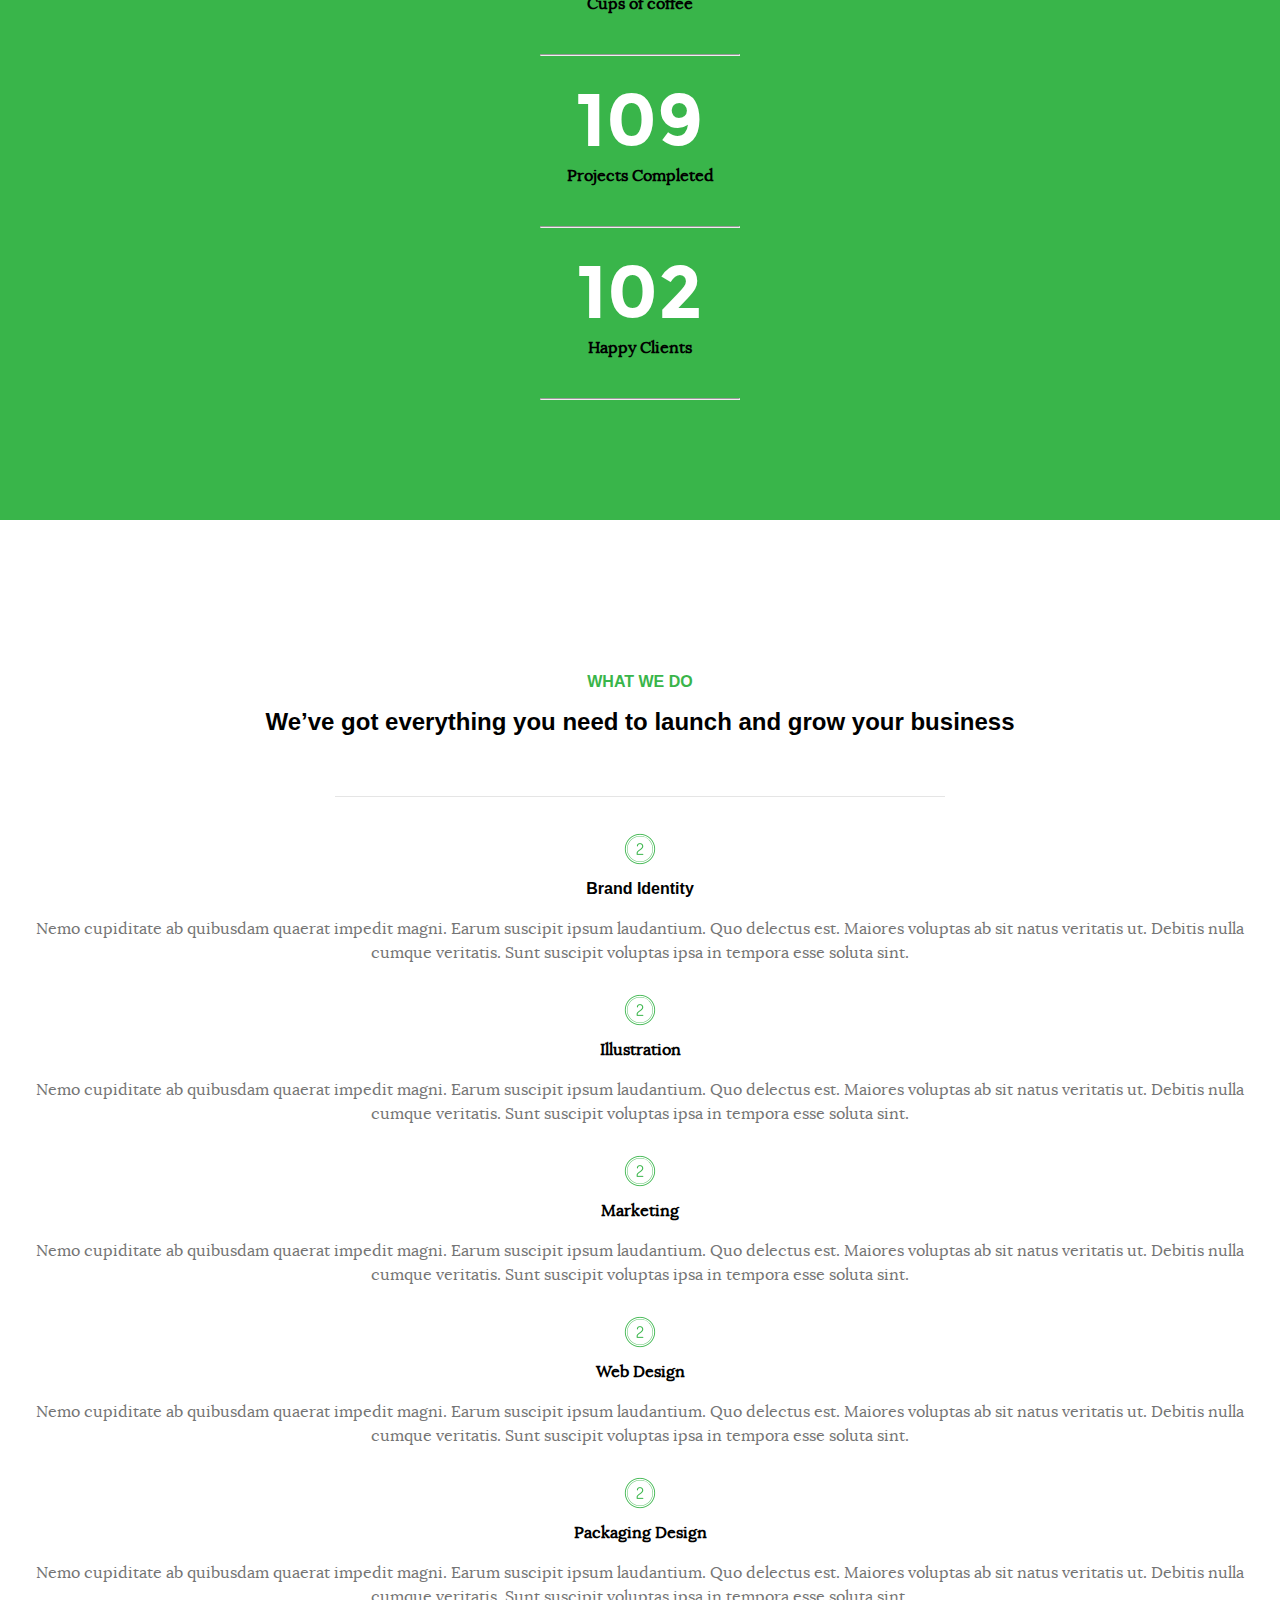
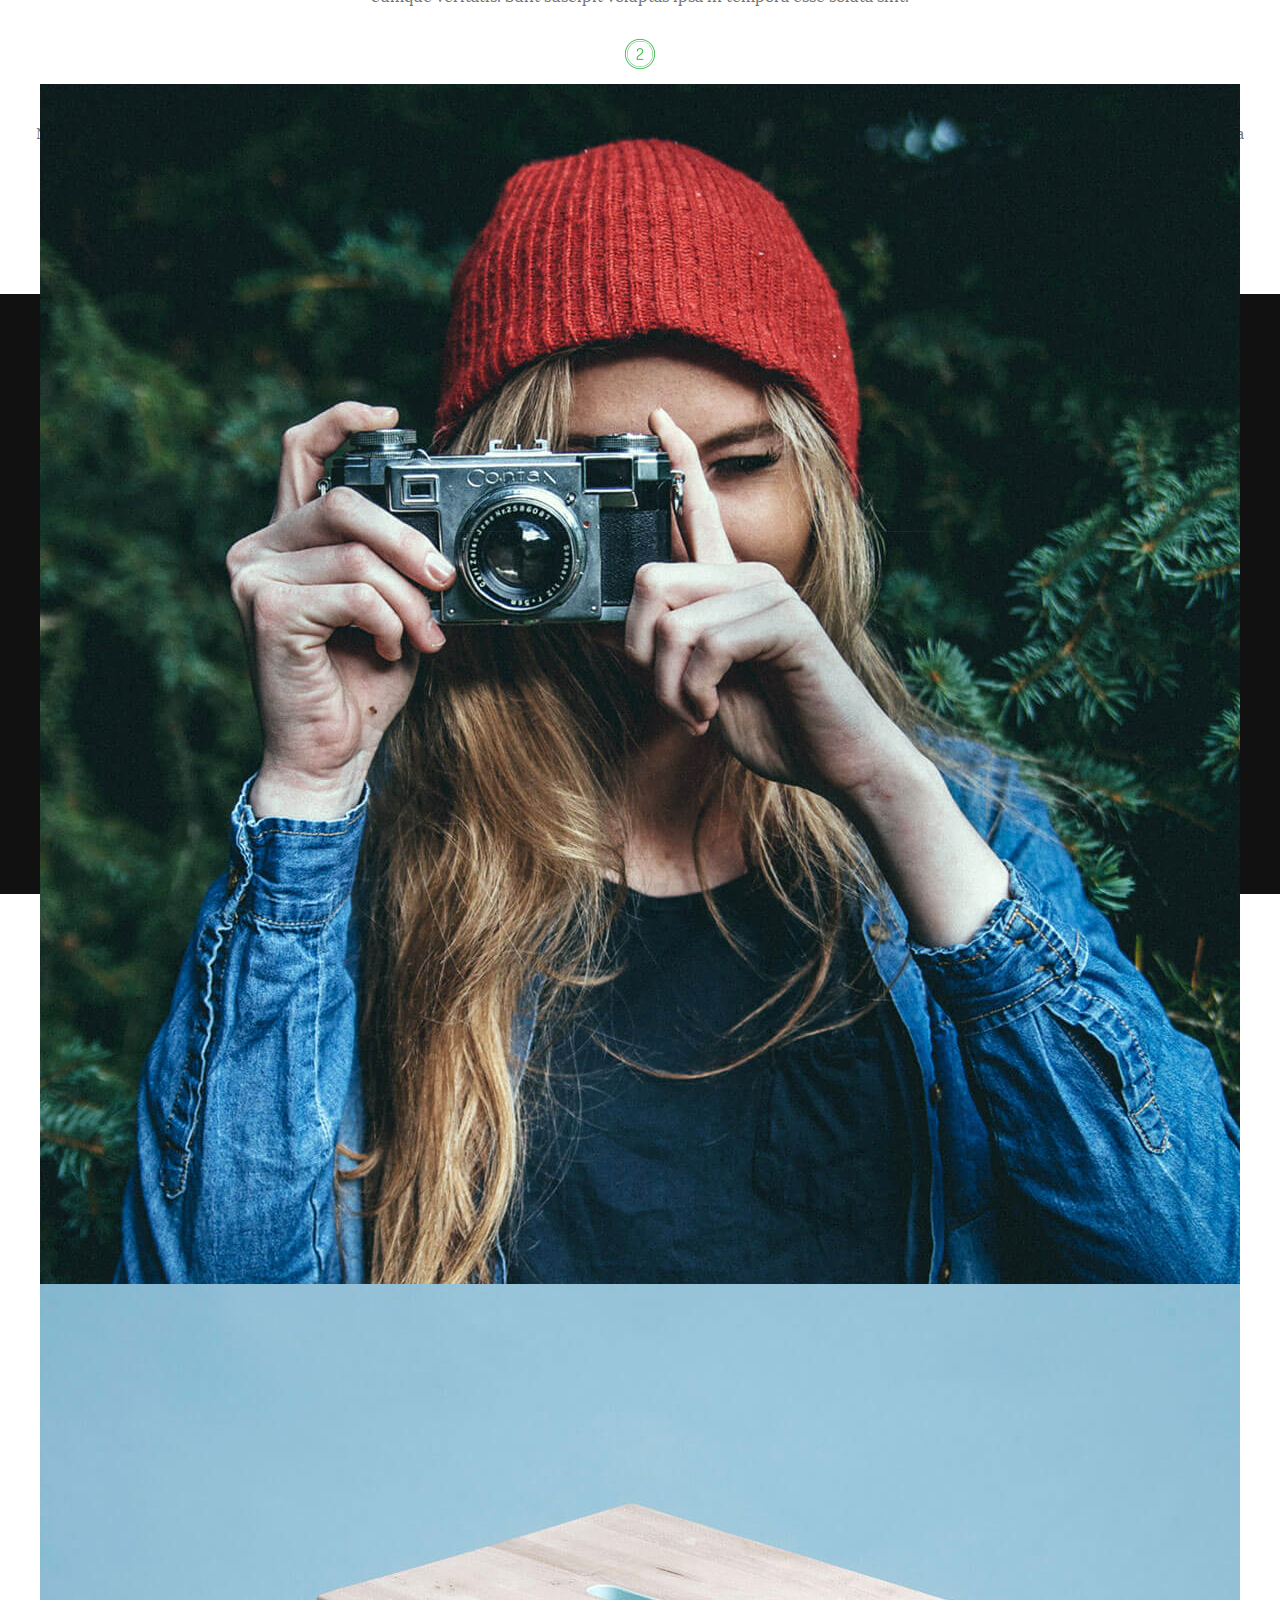
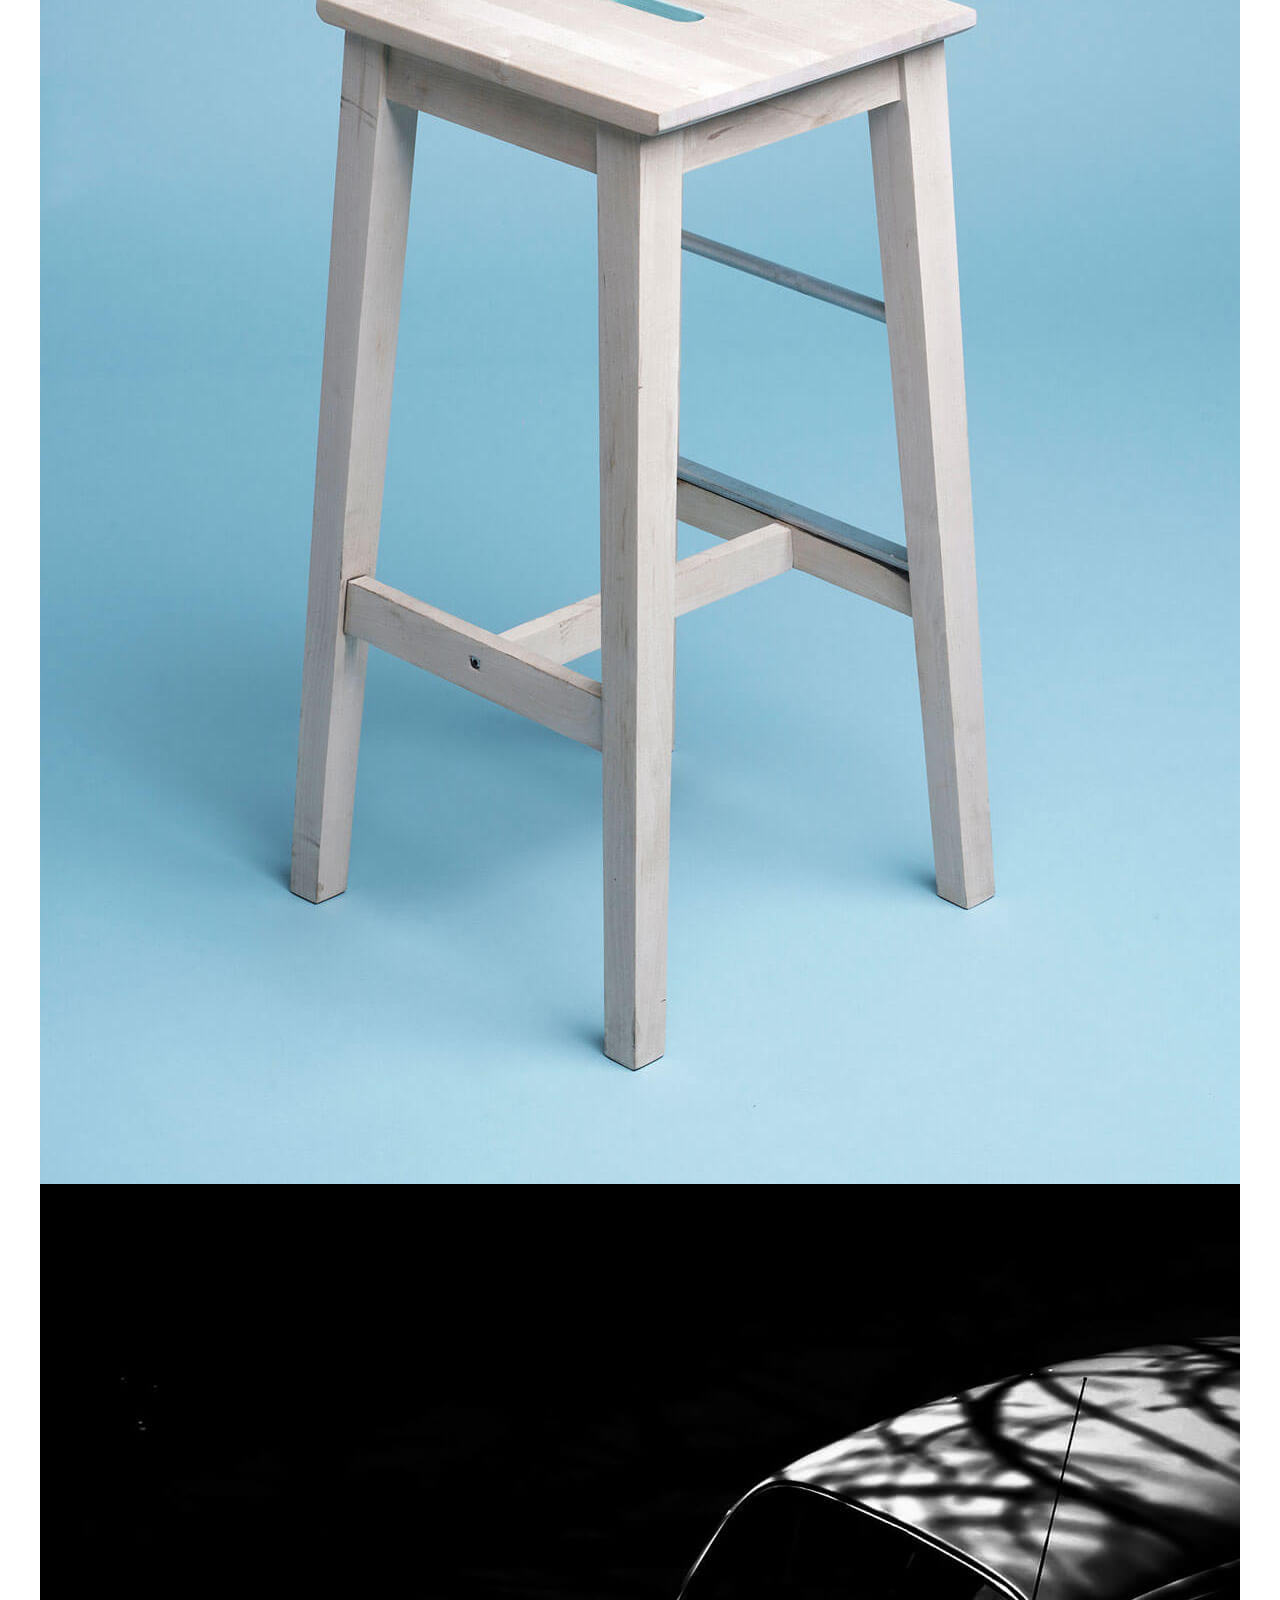
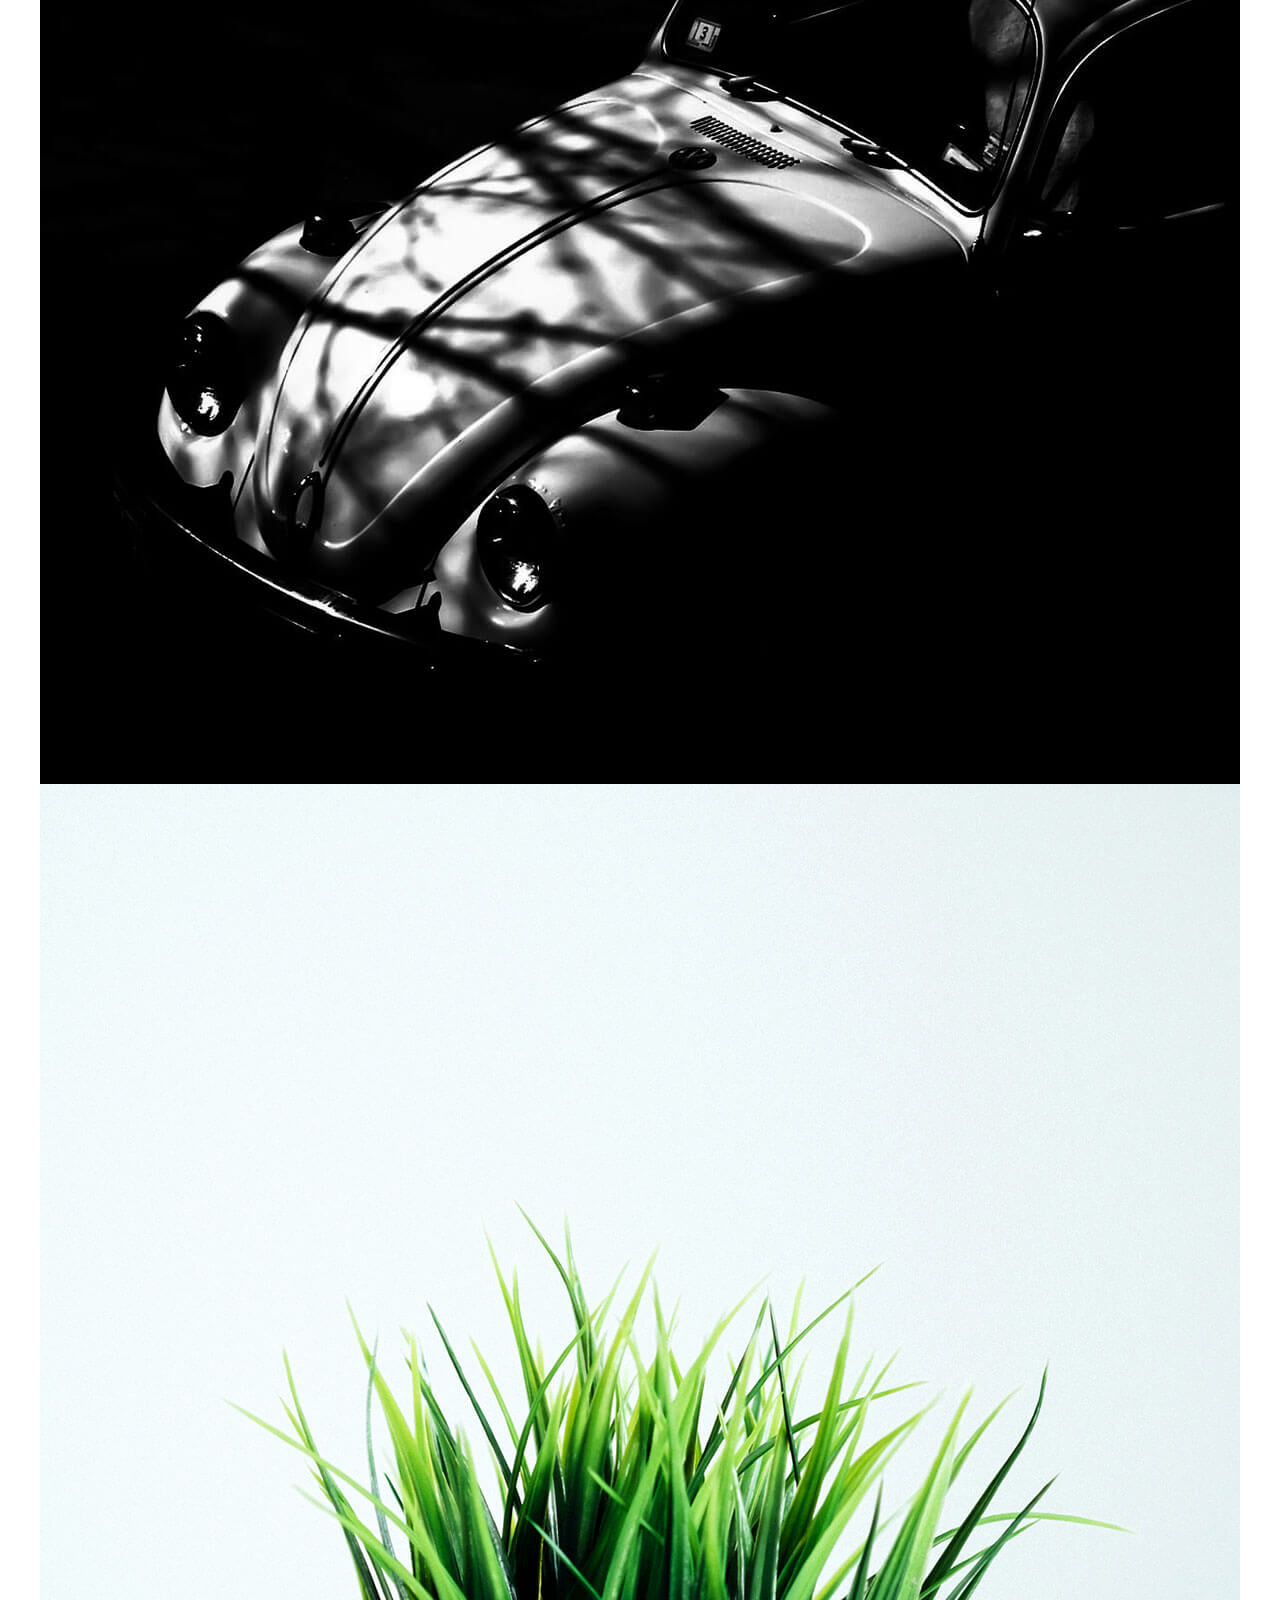
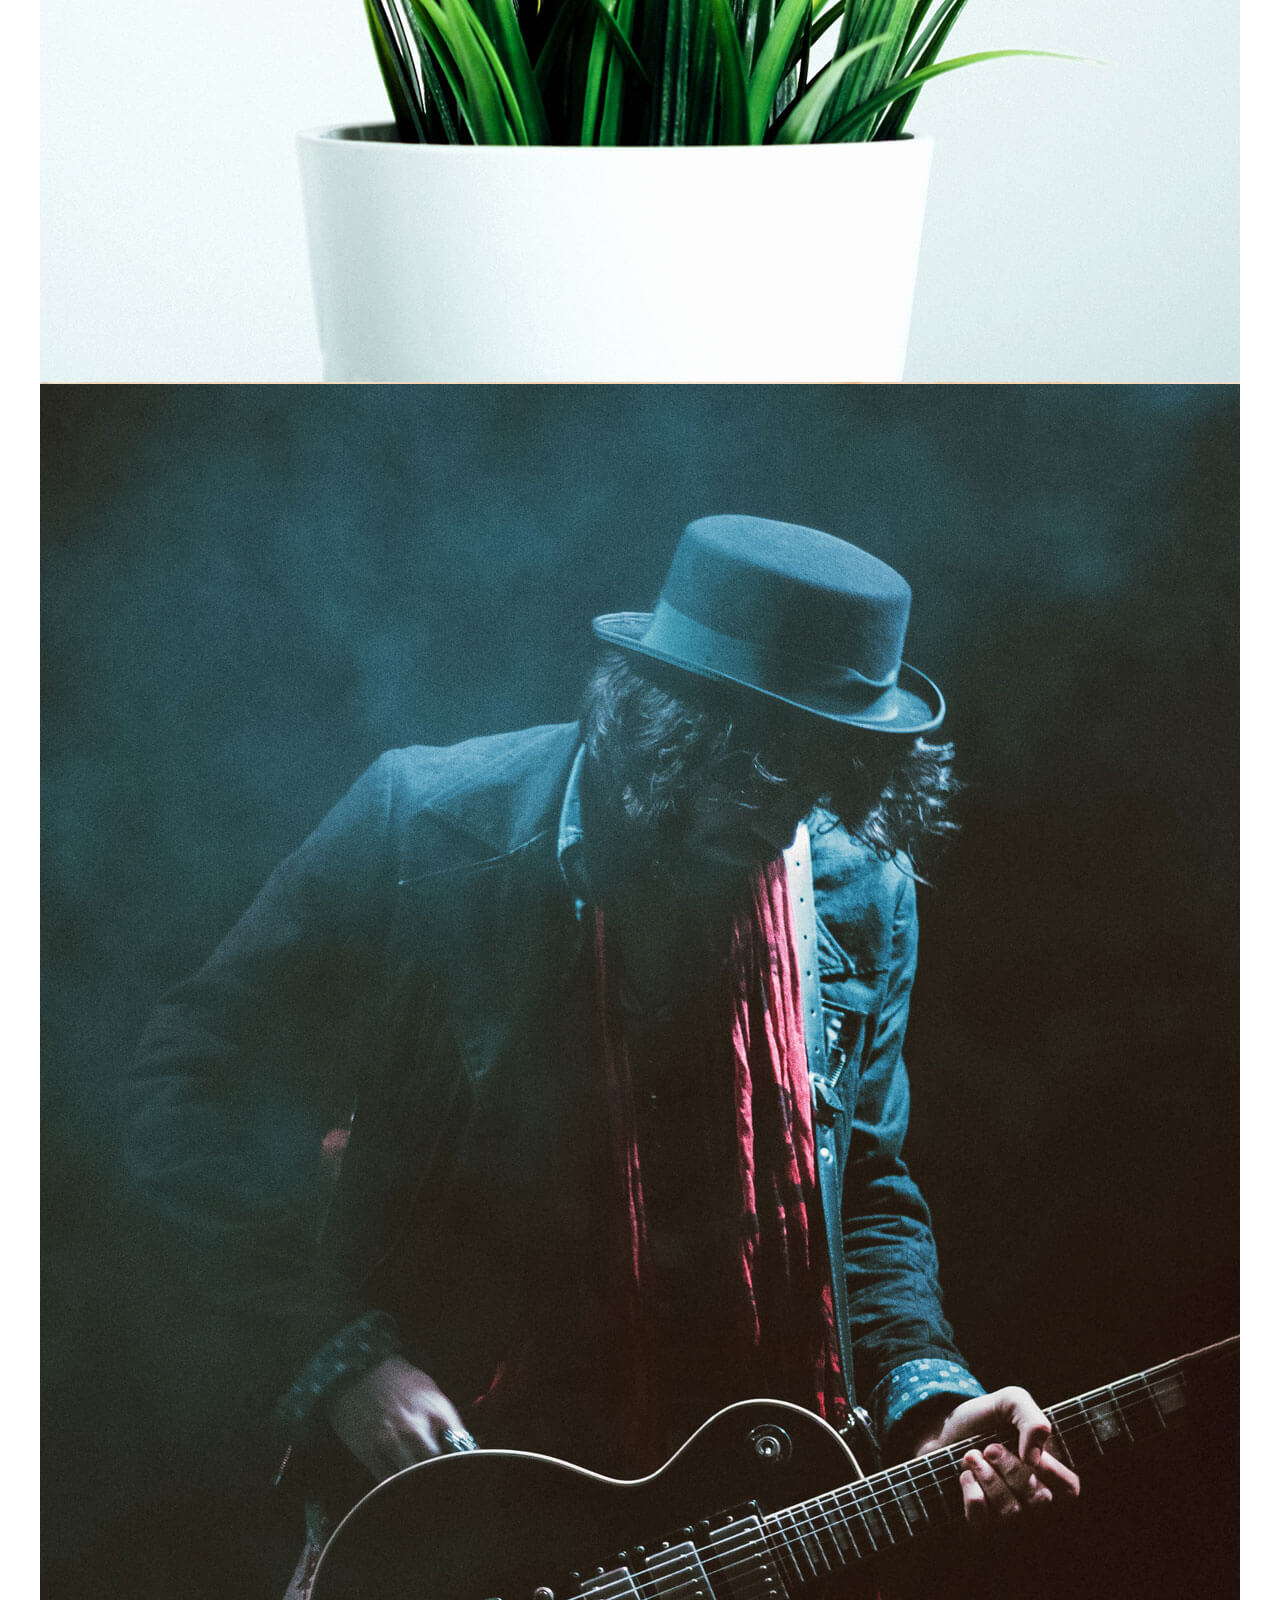
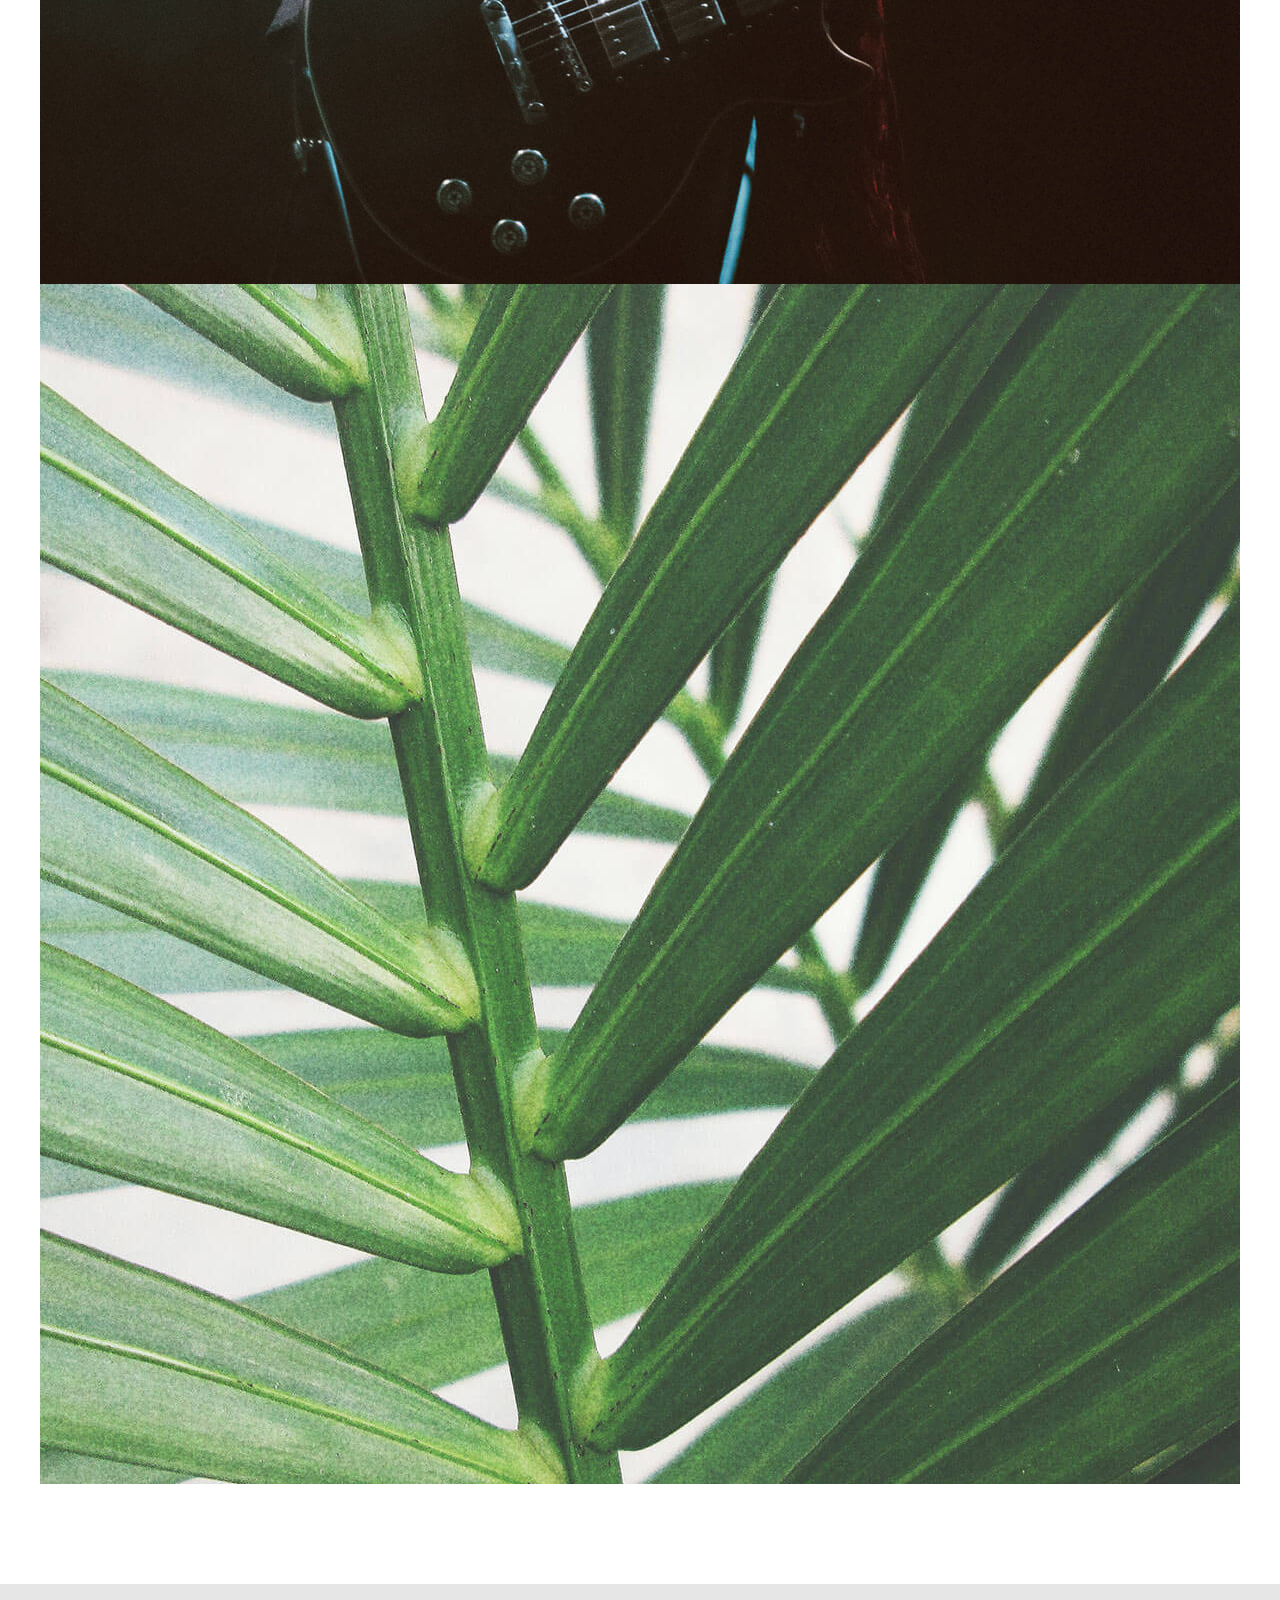
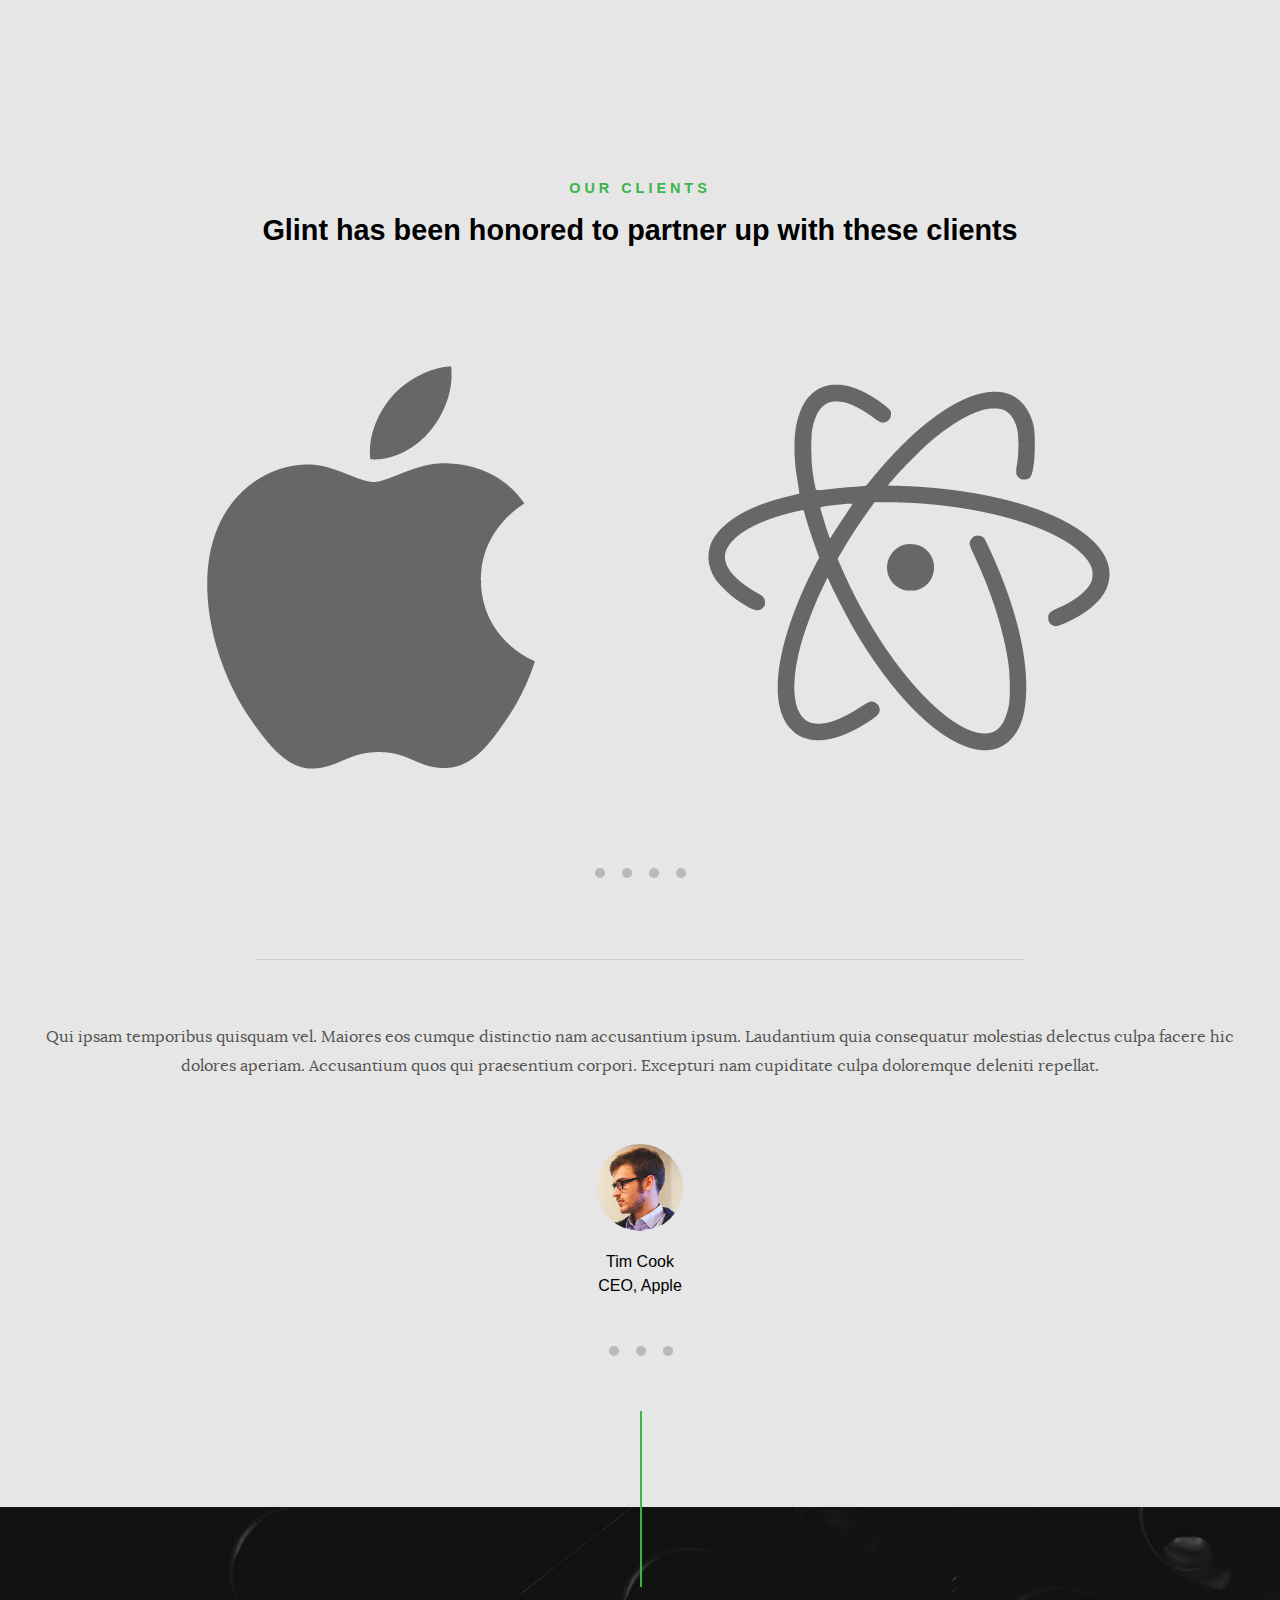
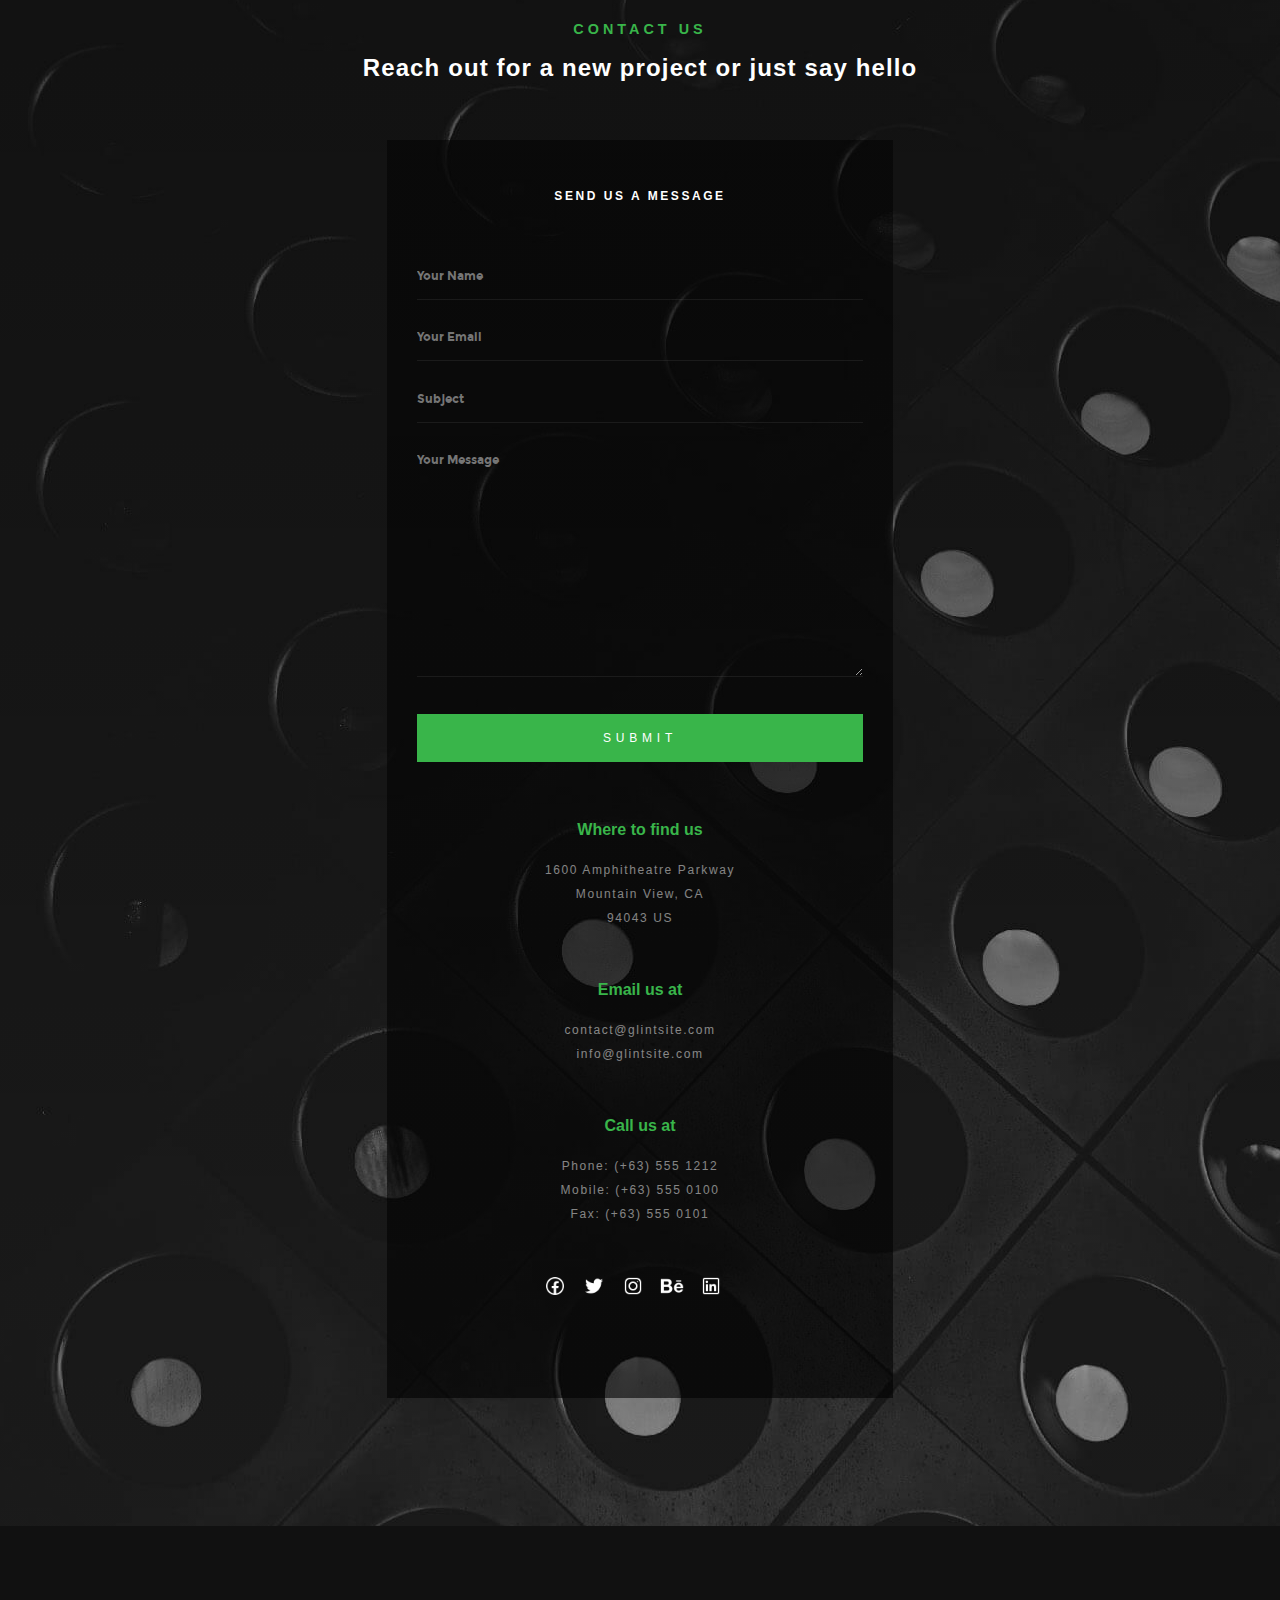
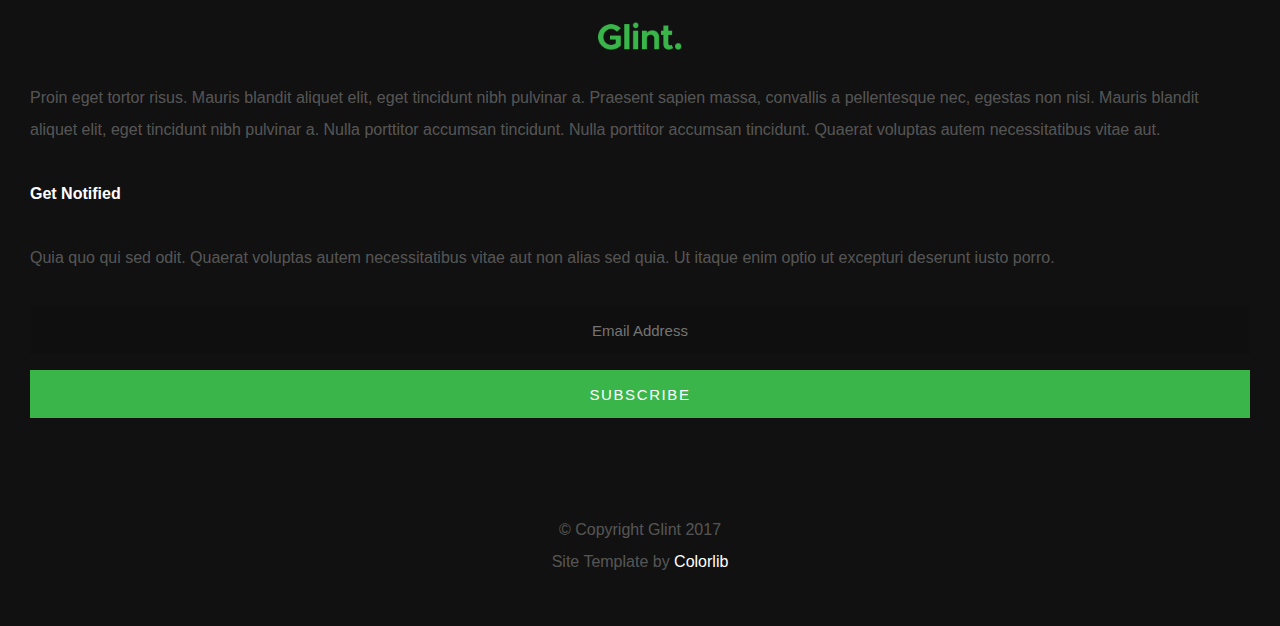
==== commit 3842aa09: "adaptiveness" ====
--- a/index.html
+++ b/index.html
@@ -11,6 +11,7 @@
     <link rel="stylesheet" href="css/style_contact-us.css">
     <link rel="stylesheet" href="css/style_footer.css">
     <link rel="stylesheet" href="css/media/mobile.css">
+    <link rel="stylesheet" href="css/media/tablet.css">
     <meta name="viewport" content="width=device-width, initial-scale=1">
 </head>
 <body>
@@ -179,6 +180,7 @@
         <h2 class="works-title__subheading font-montserrat-medium">We love what we do, check out some of our latest
             works</h2>
     </div>
+
     <div class="works-list">
         <div class="works-list__photo">
             <a href="#"><img src="img/portfolio/lady-shutterbug@2x.jpg" alt="portfolio-1"></a>
@@ -273,55 +275,58 @@
             hello</h2>
     </div>
 
-    <div class="message-us">
-        <h4 class="message-us__heading font-montserrat-medium">Send us a message</h4>
-        <form class="message-us__form">
-            <div class="message-us__input">
-                <input type="text" class="message-us__input-item" name="name" placeholder="Your Name">
-                <input type="email" class="message-us__input-item" name="email" placeholder="Your Email">
-                <input type="text" class="message-us__input-item" name="subject" placeholder="Subject">
-            </div>
-            <div class="message-us__message-field">
-                <textarea name="message" placeholder="Your Message"></textarea>
-                <button type="button">Submit</button>
-            </div>
-        </form>
-    </div>
-
-    <div class="contact-details">
-        <div class="contact-details__general">
-            <div class="contact-details__item">
-                <h5 class="contact-details__heading font-montserrat-medium">Where to find us</h5>
-                <p class="contact-details__details font-montserrat-light">1600 Amphitheatre Parkway
-                    <br>Mountain View, CA
-                    <br>94043 US
-                </p>
-            </div>
-            <div class="contact-details__item">
-                <h5 class="contact-details__heading font-montserrat-medium">Email us at</h5>
-                <p class="contact-details__details font-montserrat-light">contact@glintsite.com
-                    <br>info@glintsite.com
-                </p>
-            </div>
-            <div class="contact-details__item">
-                <h5 class="contact-details__heading font-montserrat-medium">Call us at</h5>
-                <p class="contact-details__details font-montserrat-light">Phone: (+63) 555 1212
-                    <br>Mobile: (+63) 555 0100
-                    <br>Fax: (+63) 555 0101
-                </p>
-            </div>
-        </div>
-
-        <div class="contact-details__sm">
-            <ul class="contact-details__sm-list">
-                <li class="contact-details__sm-item"><img src="img/sm/facebook.png" alt="facebook"></li>
-                <li class="contact-details__sm-item"><img src="img/sm/twitter.png" alt="twitter"></li>
-                <li class="contact-details__sm-item"><img src="img/sm/instagram.png" alt="instagram"></li>
-                <li class="contact-details__sm-item"><img src="img/sm/behance.png" alt="behance"></li>
-                <li class="contact-details__sm-item"><img src="img/sm/linkedin.png" alt="linkedin"></li>
-            </ul>
-        </div>
-    </div>
+    <div class="contact-us-body">
+        <div class="message-us">
+            <h4 class="message-us__heading font-montserrat-medium">Send us a message</h4>
+            <form class="message-us__form">
+                <div class="message-us__input">
+                    <input type="text" class="message-us__input-item" name="name" placeholder="Your Name">
+                    <input type="email" class="message-us__input-item" name="email" placeholder="Your Email">
+                    <input type="text" class="message-us__input-item" name="subject" placeholder="Subject">
+                </div>
+                <div class="message-us__message-field">
+                    <textarea name="message" placeholder="Your Message"></textarea>
+                    <button type="button">Submit</button>
+                </div>
+            </form>
+        </div>
+
+        <div class="contact-details">
+            <div class="contact-details__general">
+                <div class="contact-details__item">
+                    <h5 class="contact-details__heading font-montserrat-medium">Where to find us</h5>
+                    <p class="contact-details__details font-montserrat-light">1600 Amphitheatre Parkway
+                        <br>Mountain View, CA
+                        <br>94043 US
+                    </p>
+                </div>
+                <div class="contact-details__item">
+                    <h5 class="contact-details__heading font-montserrat-medium">Email us at</h5>
+                    <p class="contact-details__details font-montserrat-light">contact@glintsite.com
+                        <br>info@glintsite.com
+                    </p>
+                </div>
+                <div class="contact-details__item">
+                    <h5 class="contact-details__heading font-montserrat-medium">Call us at</h5>
+                    <p class="contact-details__details font-montserrat-light">Phone: (+63) 555 1212
+                        <br>Mobile: (+63) 555 0100
+                        <br>Fax: (+63) 555 0101
+                    </p>
+                </div>
+            </div>
+
+            <div class="contact-details__sm">
+                <ul class="contact-details__sm-list">
+                    <li class="contact-details__sm-item"><img src="img/sm/facebook.png" alt="facebook"></li>
+                    <li class="contact-details__sm-item"><img src="img/sm/twitter.png" alt="twitter"></li>
+                    <li class="contact-details__sm-item"><img src="img/sm/instagram.png" alt="instagram"></li>
+                    <li class="contact-details__sm-item"><img src="img/sm/behance.png" alt="behance"></li>
+                    <li class="contact-details__sm-item"><img src="img/sm/linkedin.png" alt="linkedin"></li>
+                </ul>
+            </div>
+        </div>
+    </div>
+
 </section>
 
 <footer class="footer font-montserrat-light">
--- a/css/style.css
+++ b/css/style.css
@@ -67,8 +67,10 @@
     background-image: linear-gradient(to top, rgba(0, 0, 0, 0.8), rgba(0, 0, 0, 0.6)), url("https://colorlib.com/etc/glint/images/hero-bg.jpg");
     background-size: cover;
     background-position: center center;
+    background-attachment: fixed;
     height: 946px;
     position: relative;
+
 }
 
 h1 {
@@ -129,6 +131,8 @@
 .greeting-main__buttons a {
     color: white;
     padding: 50px;
+    font-size: 12px;
+    letter-spacing: .25rem;
 }
 
 .greeting-main__buttons > div {
--- a/css/style_stats.css
+++ b/css/style_stats.css
@@ -33,10 +33,6 @@
     letter-spacing: .1rem;
 }
 
-.stats-counter {
-    padding-top: 20px;
-}
-
 .stats hr {
     margin: 40px 0 20px 0;
     color: white;
--- a/css/style_services.css
+++ b/css/style_services.css
@@ -11,17 +11,18 @@
     height: auto;
 }
 
+.services-list {
+    margin-top: 2rem;
+    padding-top: 2rem;
+    position: relative;
+}
 .services-list__heading {
     margin-bottom: 1rem;
 }
 
 .services-list__text {
-    margin-bottom: 1.8rem;
+    margin-bottom: 1.5rem;
     color: #757575;
-}
-
-.services-title {
-    margin-bottom: 2.5rem;
 }
 
 .services-title__heading {
@@ -32,18 +33,18 @@
 .services-title__subheading {
     font-size: 1.5rem;
     margin: 0.6rem 0 1.5rem 0;
-    position: relative;
 }
 
-.services-title__subheading::after {
+.services-list::before {
     content: "";
     position: absolute;
     left: 0;
     right: 0;
-    top: 8rem;
-    width: 15rem;
+    top: 0;
+    width: 50%;
     height: 1px;
     background-color: rgba(0, 0, 0, 0.1);
     margin: 0 auto;
     display: block;
-}+}
+
--- a/css/style_works.css
+++ b/css/style_works.css
@@ -35,6 +35,7 @@
     color: white;
     margin: 0.6rem 0 2.5rem 0;
     position: relative;
+    padding-bottom: 20px;
 }
 
 .works-title__subheading::after {
@@ -42,8 +43,8 @@
     position: absolute;
     left: 0;
     right: 0;
-    top: 110%;
-    width: 14rem;
+    bottom: 0;
+    width: 50%;
     height: 1px;
     background-color: rgba(255, 255, 255, 0.05);
     z-index: 2;
@@ -53,7 +54,7 @@
 
 .works-list {
     padding: 150px 30px 100px 30px;
-    margin-top: -375px;
+    margin-top: -100%;
     z-index: 1;
     line-height: 1px;
 }
--- a/css/style_contact-us.css
+++ b/css/style_contact-us.css
@@ -1,5 +1,5 @@
 .contact-us {
-    background-image: linear-gradient(to top, rgba(0, 0, 0, 0.8), rgba(0, 0, 0, 0.6)), url("../img/contact-bg.jpg");
+    background-image: linear-gradient(to top, rgba(0, 0, 0, 0.4), rgba(0, 0, 0, 0.6)), url("../img/contact-bg.jpg");
     background-repeat: no-repeat;
     background-position: center, center;
     color: rgba(255, 255, 255, 0.5);
@@ -26,7 +26,6 @@
 }
 
 .contact-us-title {
-    background-image: linear-gradient(rgba(143, 137, 137, 0.1), rgba(143, 137, 137, 0.1));
     padding: 7rem 30px 30px;
 }
 
@@ -43,6 +42,11 @@
     color: white;
     font-size: 1.5rem;
     letter-spacing: 0.07rem
+}
+
+.contact-us-body {
+    background-image: linear-gradient(rgba(0, 0, 0, 0.5), rgba(0, 0, 0, 0.6));
+    padding-bottom: 100px;
 }
 
 .message-us {
--- a/css/media/mobile.css
+++ b/css/media/mobile.css
@@ -1,3 +1,9 @@
+@media (min-width: 396px) {
+    .works-list {
+        margin-top: -85%;
+    }
+}
+
 @media (min-width: 501px) {
     .greeting-main__sm {
         display: block;
@@ -5,9 +11,8 @@
 
     .greeting-main {
         display: flex;
-        justify-content: center;
+        justify-content: space-around;
         align-items: center;
-
 
     }
 
@@ -18,6 +23,7 @@
         text-align: left;
         align-items: flex-start;
         width: 80%;
+        padding-right: 10%;
     }
 
     .greeting-main__sm-item {
@@ -28,4 +34,8 @@
     .greeting-main__sm-list {
         padding-top: 2rem;
     }
+
+    .works-list {
+        margin-top: -75%;
+    }
 }--- a/css/media/tablet.css
+++ b/css/media/tablet.css
@@ -0,0 +1,80 @@
+@media (min-width: 601px) and (max-width: 992px) {
+    .stats-numbers hr {
+        display: none;
+    }
+
+    .stats-numbers {
+        display: flex;
+        flex-wrap: wrap;
+        width: 500px;
+        justify-content: center;
+    }
+
+    .stats-counter {
+        margin: 20px 0;
+        width: 50%;
+    }
+
+    .stats-counter:nth-child(odd) {
+        padding-right: 30px;
+    }
+
+    .stats-counter:nth-child(even) {
+        border-left: 1px solid white;
+        padding-left: 30px;
+    }
+
+    .works-list {
+        margin-top: -55%;
+    }
+
+    .contact-details {
+        justify-content: left;
+        text-align: left;
+        padding-left: 30px;
+    }
+
+    .contact-details__sm-list {
+        justify-content: left;
+    }
+
+}
+
+@media (min-width: 801px) and (max-width: 992px) {
+
+    .services-list {
+        display: flex;
+        flex-wrap: wrap;
+        width: 100%;
+        justify-content: center;
+    }
+
+    .services-list__item {
+        margin: 20px 0;
+        width: 40%;
+        text-align: left;
+    }
+
+    .services-list__item:nth-child(even) {
+        padding-left: 25px;
+    }
+
+    .services-list__item:nth-child(odd) {
+        padding-right: 25px;
+    }
+
+    .works-list {
+        margin-top: -45%;
+        display: flex;
+        flex-wrap: wrap;
+        width: 100%;
+        margin-bottom: 200px;
+    }
+
+    .works-list__photo {
+        width: 50%;
+        height: 350px;
+    }
+
+}
+
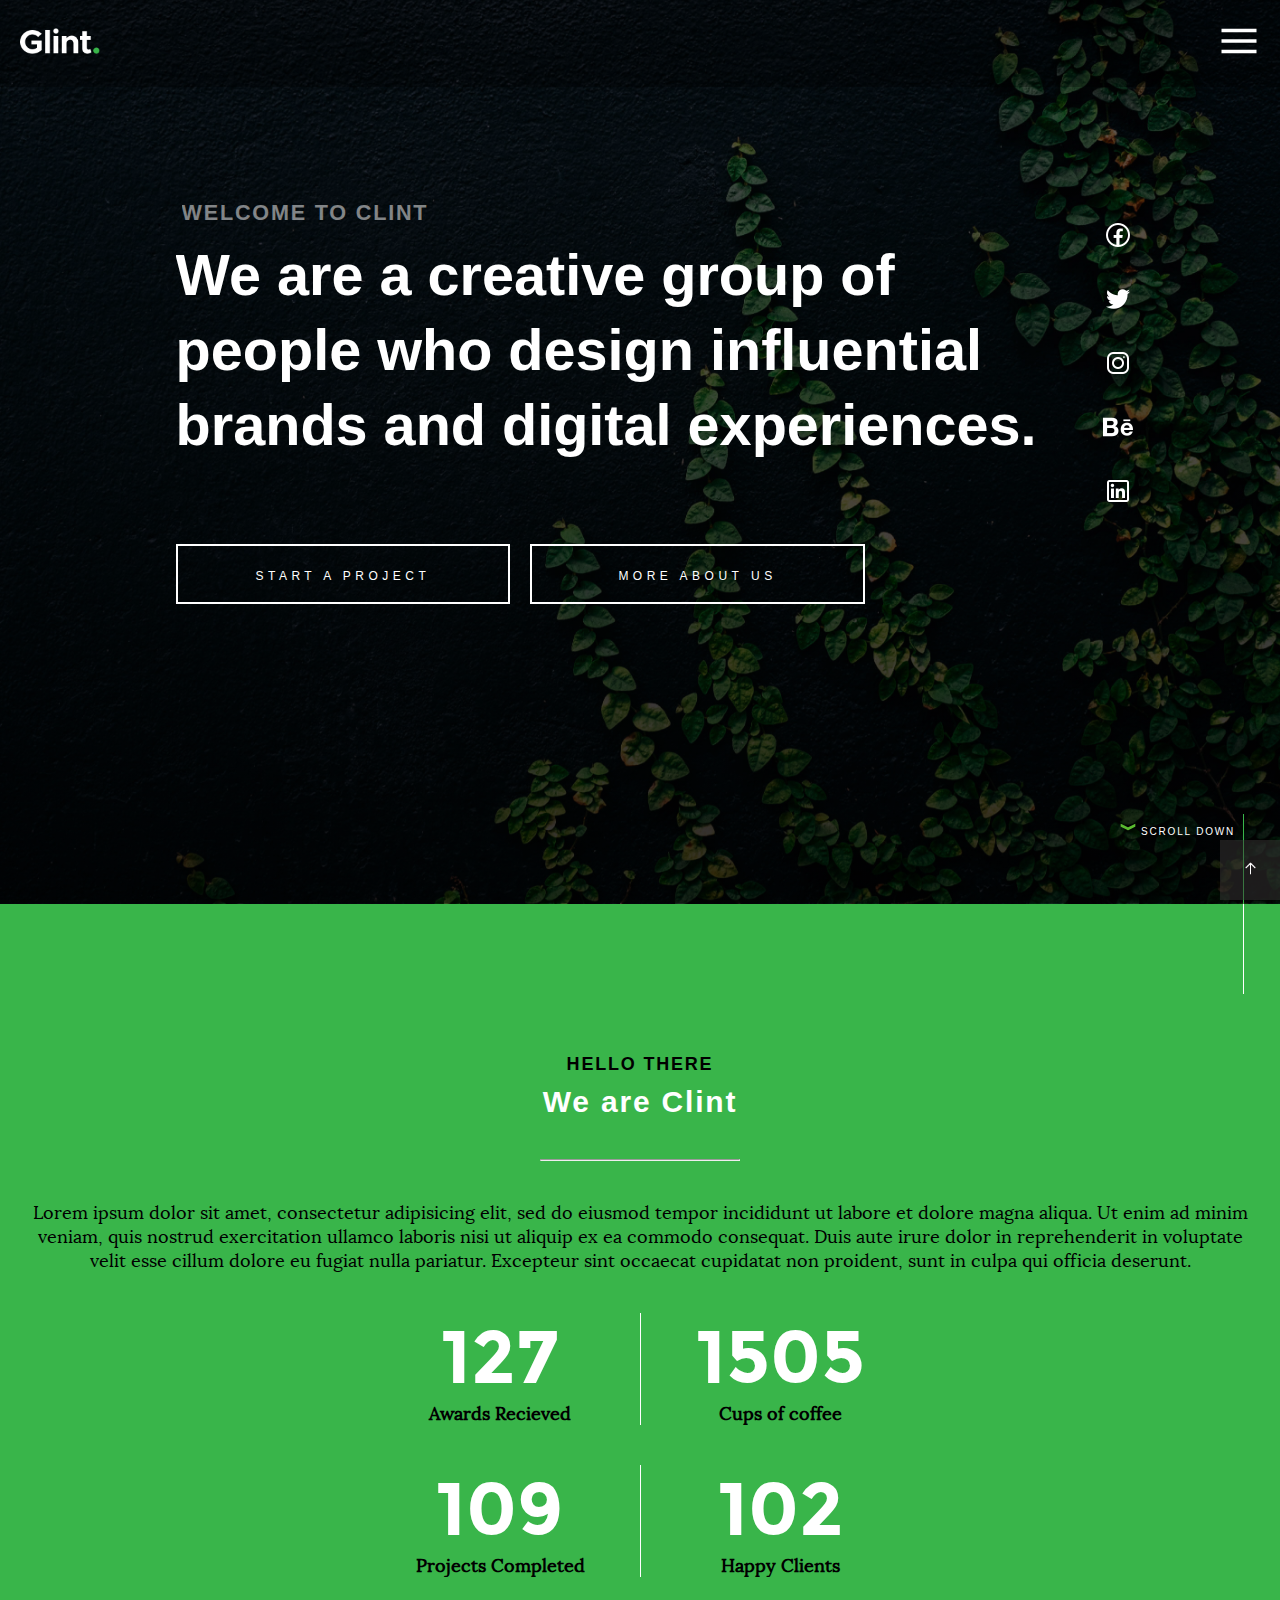
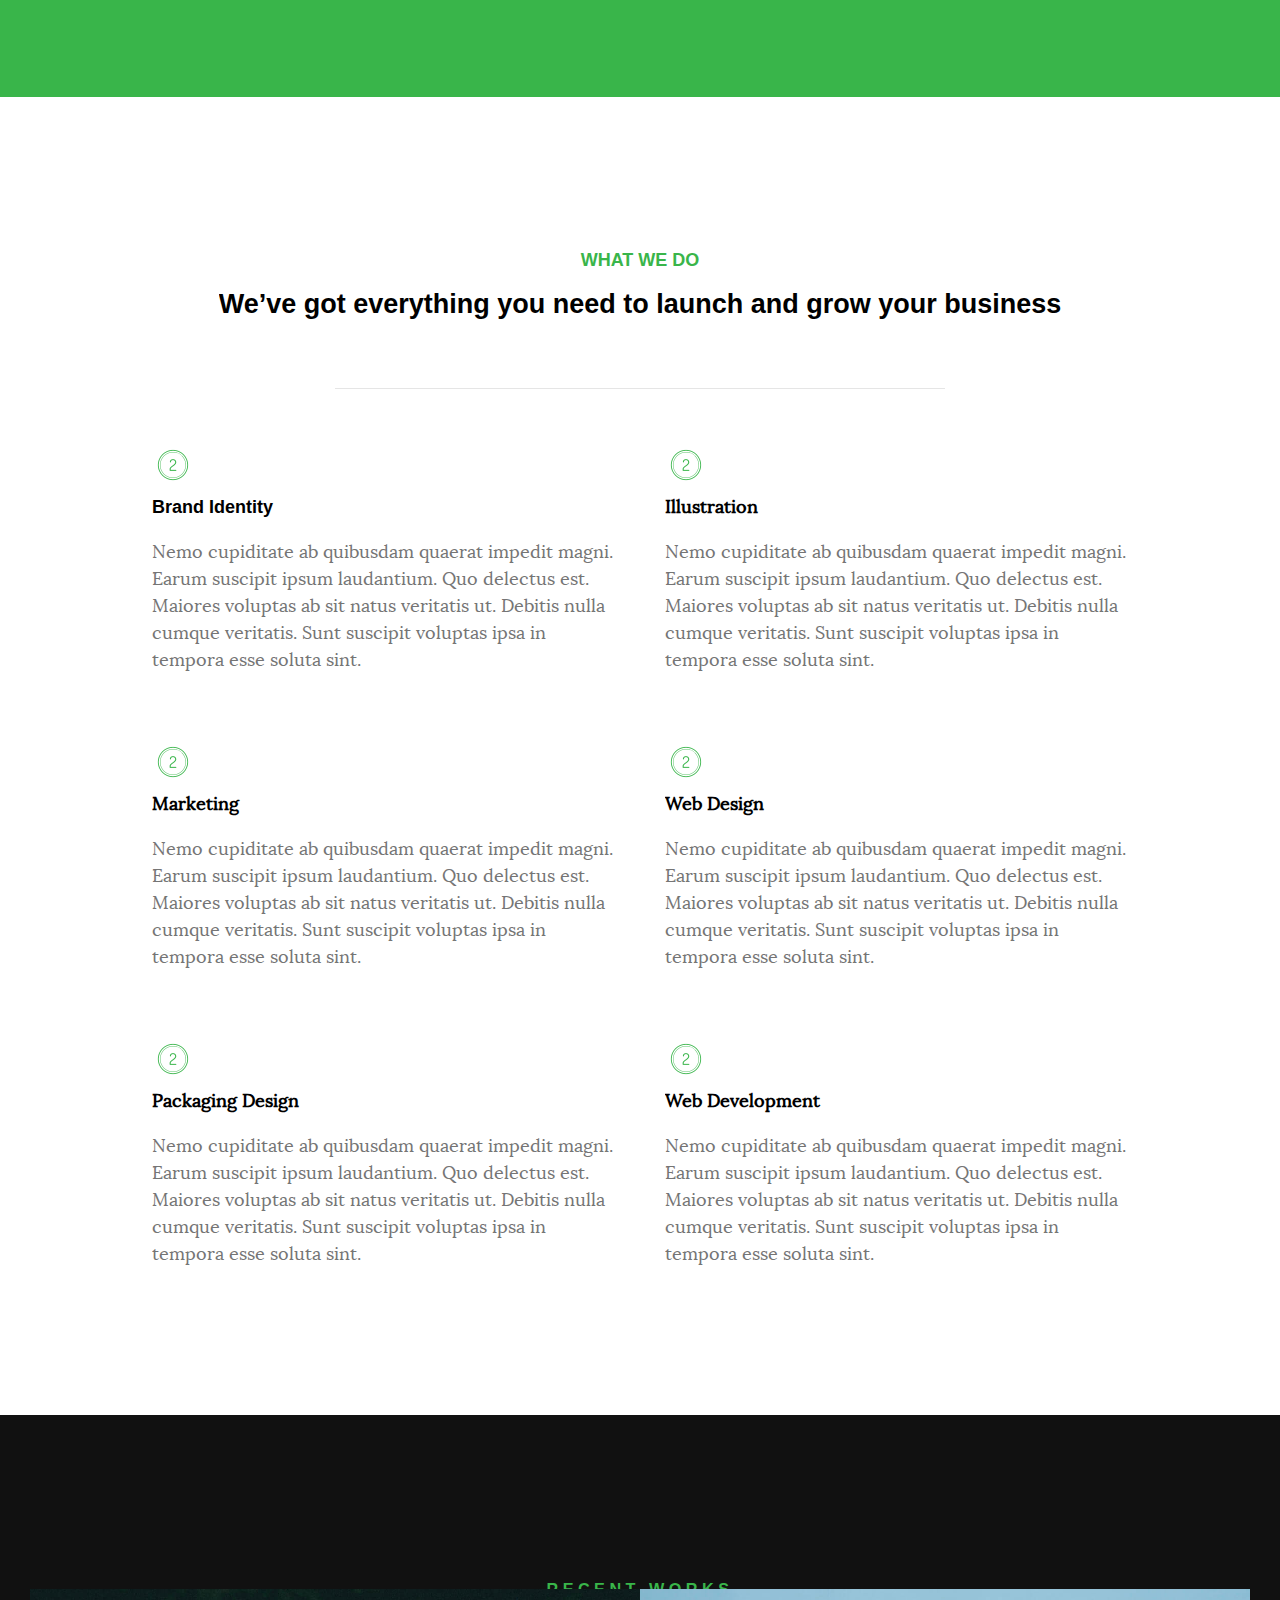
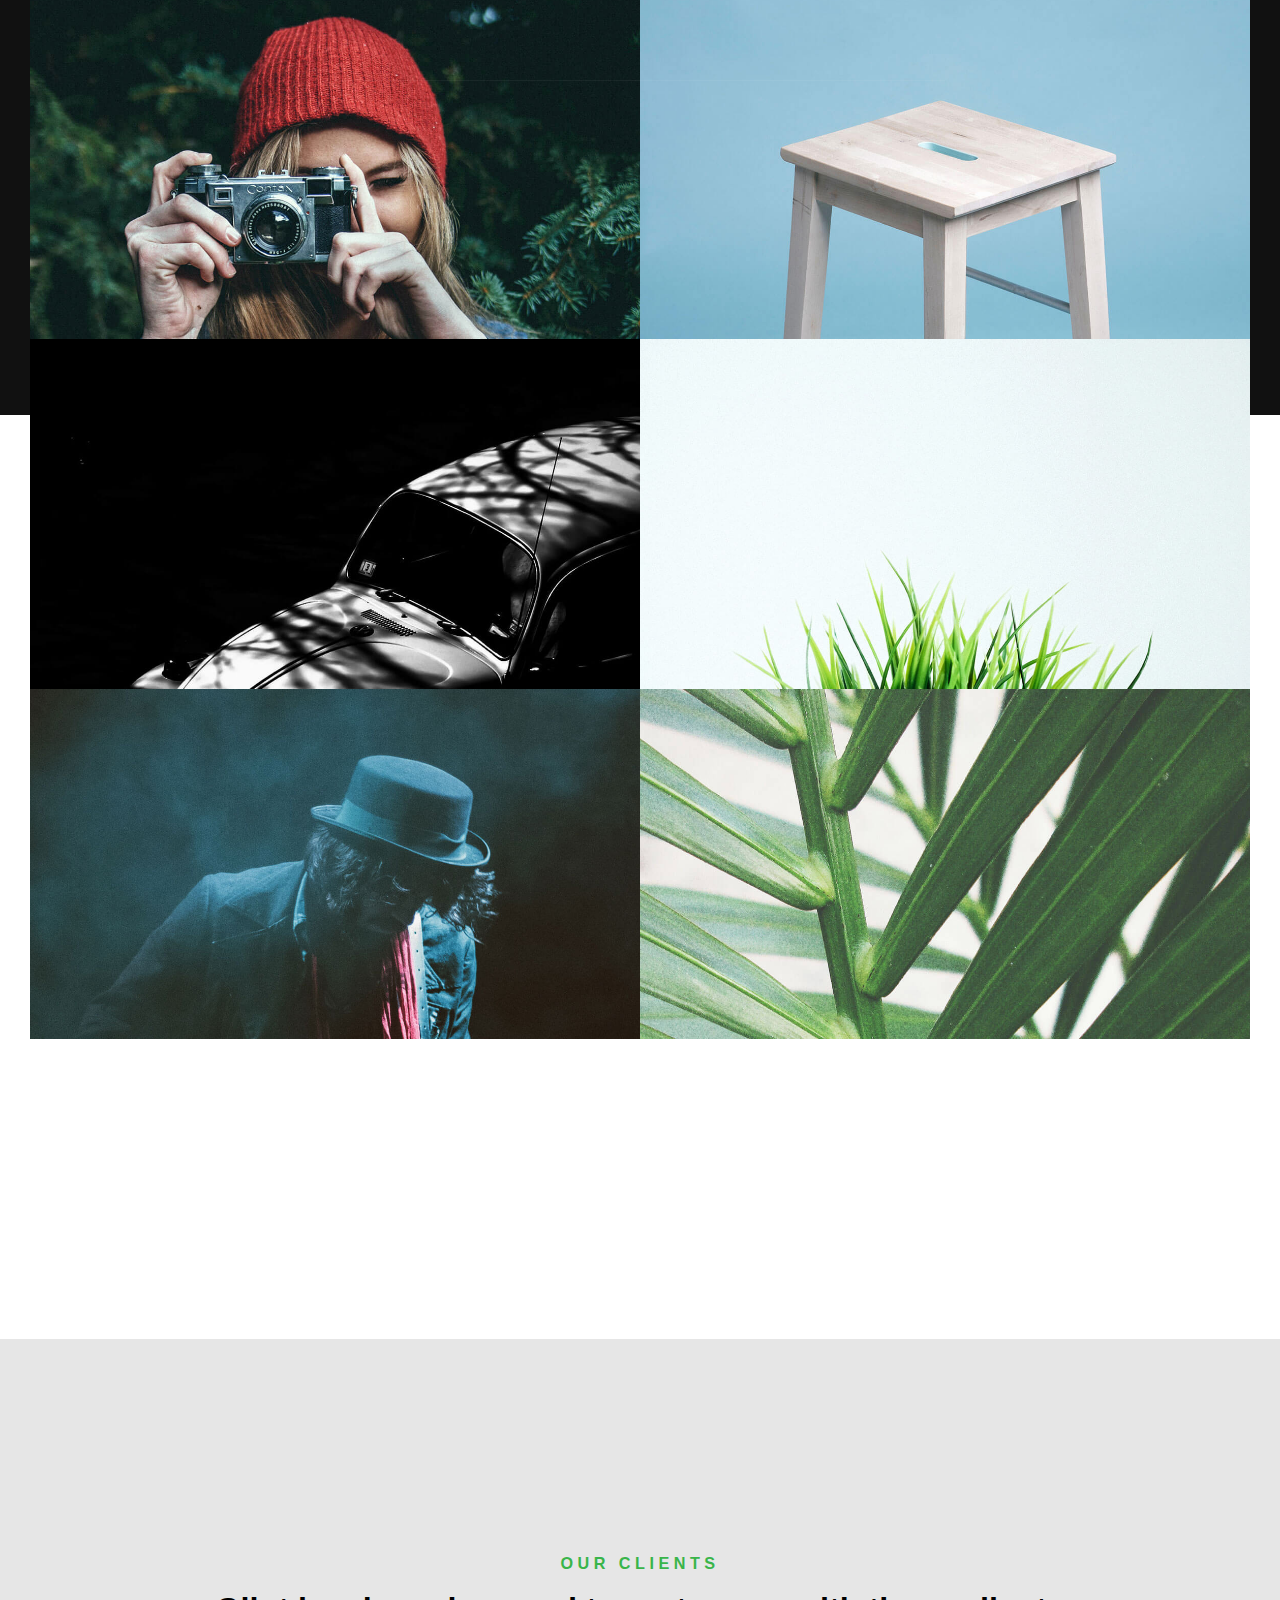
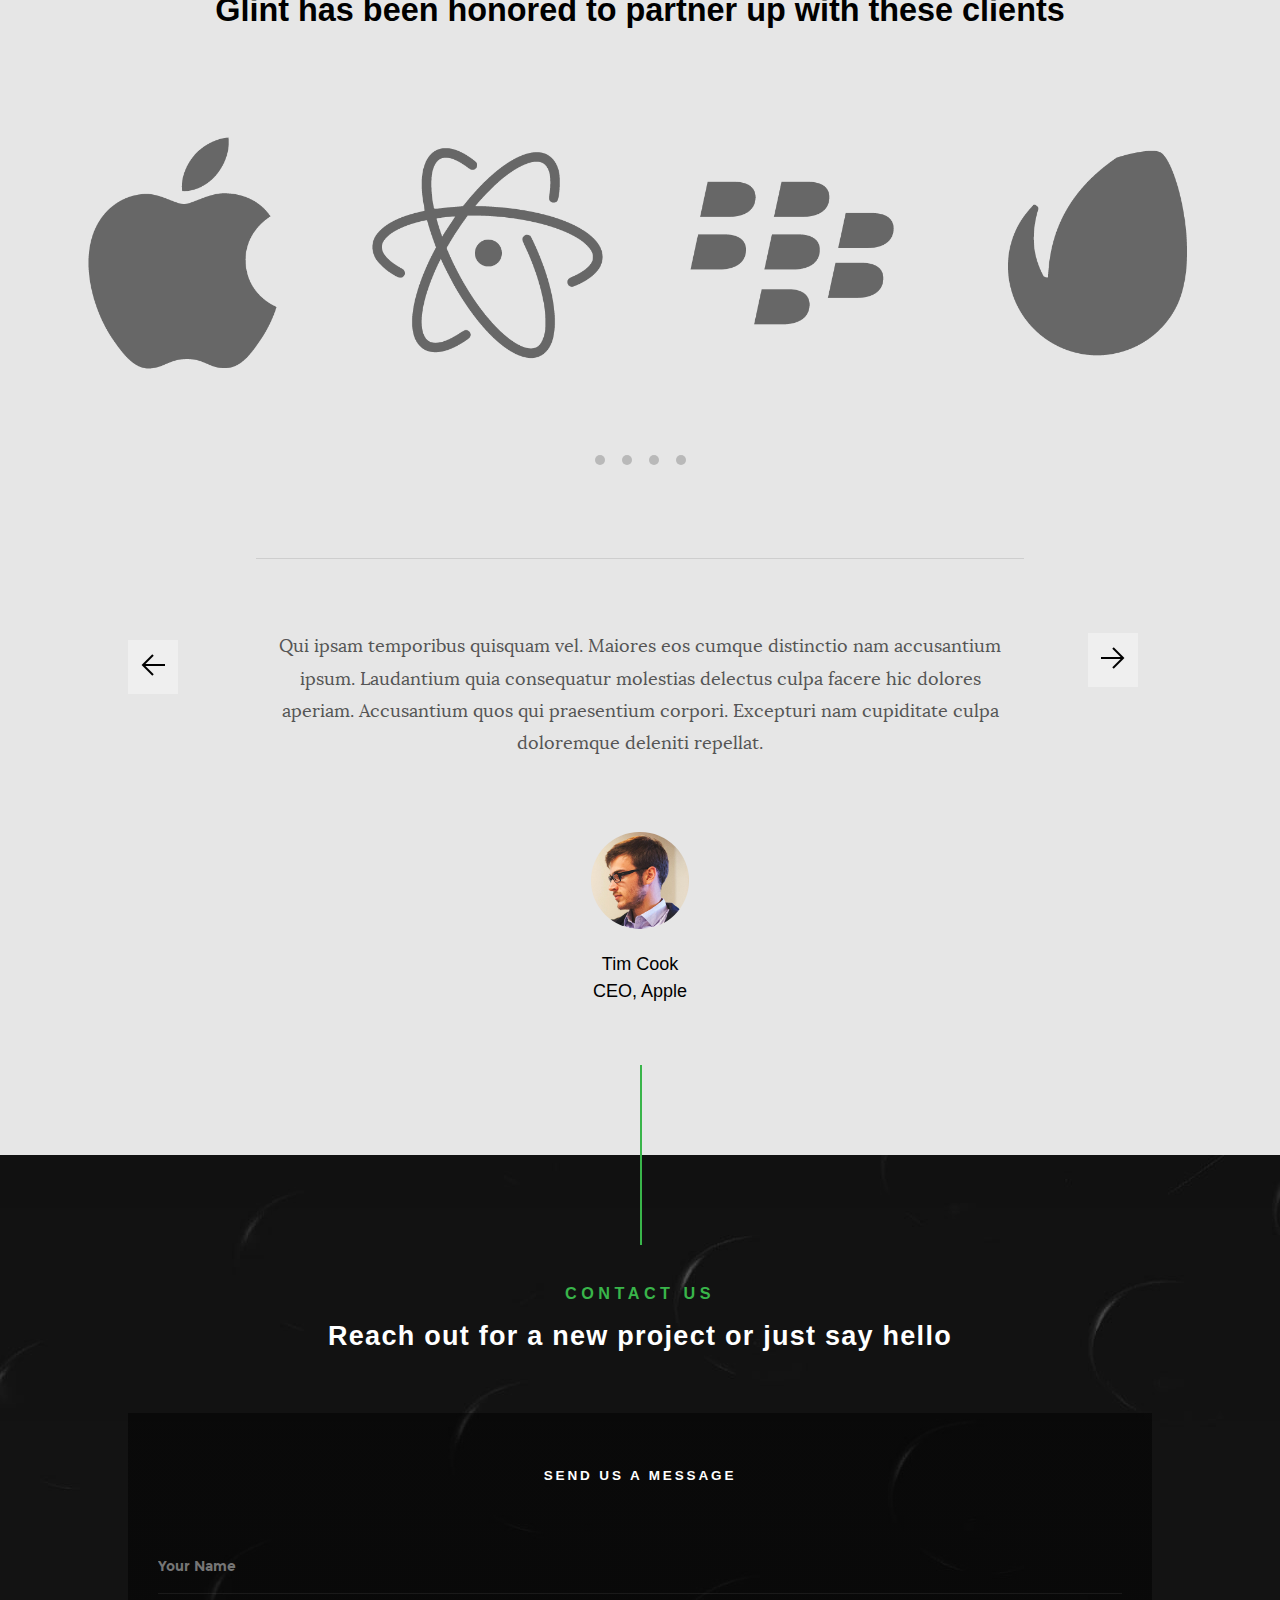
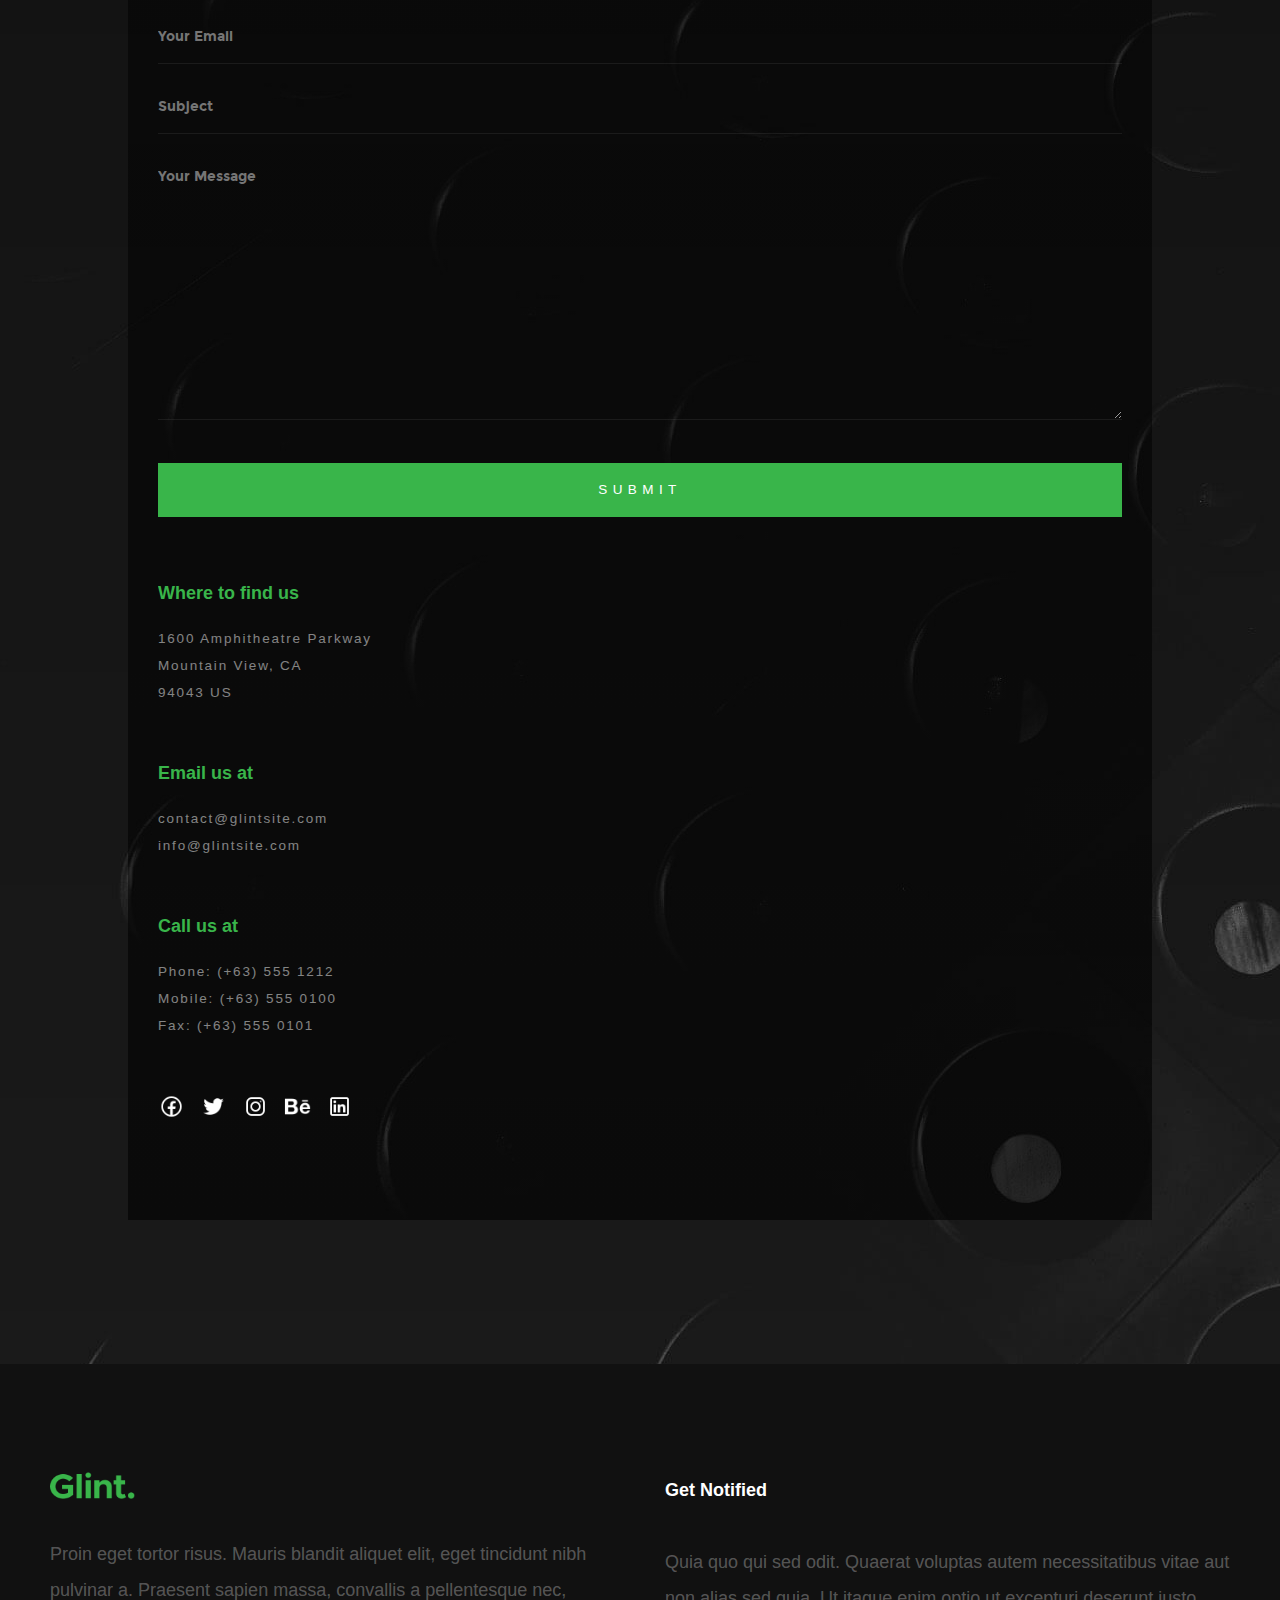
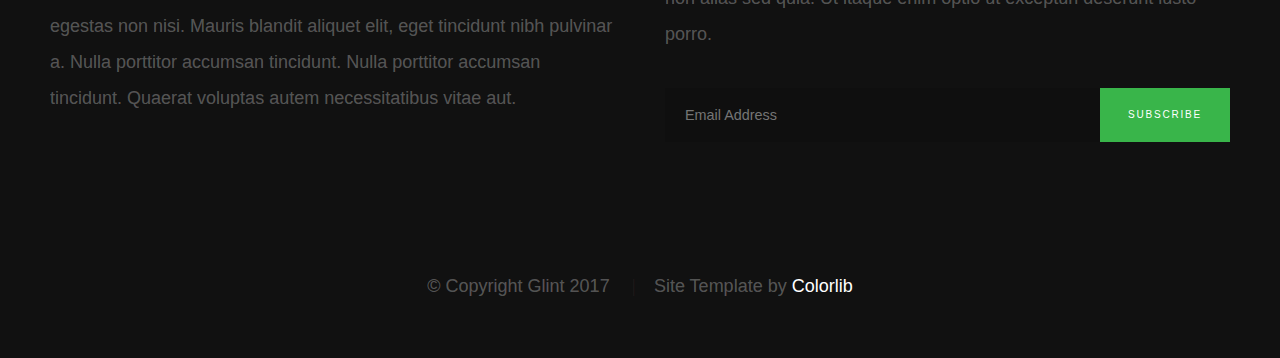
==== commit 79fa9af4: "tablet v2" ====
--- a/index.html
+++ b/index.html
@@ -38,11 +38,11 @@
                 </div>
 
                 <div class="greeting-main__buttons">
-                    <div class="greeting-main__button1">
+                    <div class="greeting-main__button">
                         <a href="#">Start a project</a>
                     </div>
 
-                    <div class="greeting-main__button2">
+                    <div class="greeting-main__button">
                         <a href="3">More about us</a>
                     </div>
                 </div>
@@ -215,6 +215,11 @@
             <ul class="clients-techstack-images__ul">
                 <li class="clients-techstack-images__li"><img src="img/apple.png" alt="tech-1"></li>
                 <li class="clients-techstack-images__li"><img src="img/atom.png" alt="tech-1"></li>
+                <li class="clients-techstack-images__li"><img src="img/xblackberry.png" alt="tech-1"></li>
+                <li class="clients-techstack-images__li"><img src="img/xenvato.png" alt="tech-1"></li>
+                <li class="clients-techstack-images__li"><img src="img/xfirefox.png" alt="tech-1"></li>
+                <li class="clients-techstack-images__li"><img src="img/xjoomla.png" alt="tech-1"></li>
+                <li class="clients-techstack-images__li"><img src="img/xmagento.png" alt="tech-1"></li>
             </ul>
         </div>
         <div class="clients-techstack-dots">
@@ -236,6 +241,14 @@
     </div>
 
     <div class="clients-feedback">
+        <div class="clients-techstack-buttons">
+            <button class="clients-techstack-button">
+                <img src="img/icons-left.png" alt="left-button">
+            </button>
+            <button class="clients-techstack-button">
+                <img src="img/icons-right.png" alt="right-button">
+            </button>
+        </div>
         <div class="clients-feedback-quote">
             <p>Qui ipsam temporibus quisquam vel. Maiores eos cumque distinctio nam accusantium ipsum.
                 Laudantium quia consequatur molestias delectus culpa facere hic dolores aperiam. Accusantium quos qui
@@ -247,7 +260,8 @@
             <div class="clients-feedback-client__name font-montserrat-bold"><span>Tim Cook</span></div>
             <div class="clients-feedback-client__position font-montserrat-light"><span>CEO, Apple</span></div>
         </div>
-
+        <div class="clients-techstack-buttons">
+        </div>
         <div class="clients-feedback-dots">
             <ul class="clients-feedback-dots__ul">
                 <li class="clients-feedback-dots__li">
@@ -330,30 +344,34 @@
 </section>
 
 <footer class="footer font-montserrat-light">
-    <div class="about-glint">
-        <div class="about-glint__logo"><img src="img/logo-footer.png" alt="logo"></div>
-        <p class="about-glint__text">
-            Proin eget tortor risus. Mauris blandit aliquet elit,
-            eget tincidunt nibh pulvinar a. Praesent sapien massa, convallis
-            a pellentesque nec, egestas non nisi. Mauris blandit aliquet elit,
-            eget tincidunt nibh pulvinar a. Nulla porttitor accumsan tincidunt.
-            Nulla porttitor accumsan tincidunt. Quaerat voluptas autem necessitatibus vitae aut.</p>
-    </div>
-
-    <div class="get-notified">
-        <h4 class="get-notified__heading">Get Notified</h4>
-        <p class="get-notified__text">Quia quo qui sed odit. Quaerat voluptas autem necessitatibus vitae
-            aut non alias sed quia. Ut itaque enim optio ut excepturi deserunt iusto porro.</p>
-    </div>
-
-    <form class="subscribe" name="subscription-form">
-        <input type="email" class="subscribe__email" placeholder="Email Address" name="email-for-subscription">
-        <button type="button" class="subscribe__button font-montserrat-medium">Subscribe</button>
-    </form>
+    <div class="footer-main">
+        <div class="about-glint">
+            <div class="about-glint__logo"><img src="img/logo-footer.png" alt="logo"></div>
+            <p class="about-glint__text">
+                Proin eget tortor risus. Mauris blandit aliquet elit,
+                eget tincidunt nibh pulvinar a. Praesent sapien massa, convallis
+                a pellentesque nec, egestas non nisi. Mauris blandit aliquet elit,
+                eget tincidunt nibh pulvinar a. Nulla porttitor accumsan tincidunt.
+                Nulla porttitor accumsan tincidunt. Quaerat voluptas autem necessitatibus vitae aut.</p>
+        </div>
+
+        <div class="notification-and-subscription">
+            <div class="get-notified">
+                <h4 class="get-notified__heading">Get Notified</h4>
+                <p class="get-notified__text">Quia quo qui sed odit. Quaerat voluptas autem necessitatibus vitae
+                    aut non alias sed quia. Ut itaque enim optio ut excepturi deserunt iusto porro.</p>
+            </div>
+
+            <form class="subscribe" name="subscription-form">
+                <input type="email" class="subscribe__email" placeholder="Email Address" name="email-for-subscription">
+                <button type="button" class="subscribe__button font-montserrat-medium">Subscribe</button>
+            </form>
+        </div>
+    </div>
 
     <div class="copyright">
-        <span>© Copyright Glint 2017</span>
-        <span>Site Template by <a href="https://www.colorlib.com/">Colorlib</a></span>
+        <div class="copyright-item">© Copyright Glint 2017</div>
+        <div class="copyright-item">Site Template by <a href="https://www.colorlib.com/">Colorlib</a></div>
     </div>
 </footer>
 
--- a/css/style.css
+++ b/css/style.css
@@ -44,6 +44,7 @@
     padding: 0;
     box-sizing: border-box;
     font-size: 16px;
+    overflow-x: hidden;
 }
 
 body {
@@ -63,16 +64,6 @@
     list-style: none;
 }
 
-.header_and_greeting {
-    background-image: linear-gradient(to top, rgba(0, 0, 0, 0.8), rgba(0, 0, 0, 0.6)), url("https://colorlib.com/etc/glint/images/hero-bg.jpg");
-    background-size: cover;
-    background-position: center center;
-    background-attachment: fixed;
-    height: 946px;
-    position: relative;
-
-}
-
 h1 {
     color: white;
     font-size: 33px;
@@ -84,7 +75,6 @@
     background-image: linear-gradient(to top, rgba(0, 0, 0, 0.8), rgba(0, 0, 0, 0.6)), url('../img/hero-bg.jpg');
     background-size: cover;
     background-position: center center;
-    height: 946px;
     position: relative;
 }
 
@@ -124,24 +114,24 @@
 }
 
 .greeting-main__buttons {
-    padding-top: 12px;
-    max-width: 500px;
+    width: 100%;
 }
 
 .greeting-main__buttons a {
+    width: 80%;
     color: white;
-    padding: 50px;
     font-size: 12px;
     letter-spacing: .25rem;
 }
 
-.greeting-main__buttons > div {
+.greeting-main__button {
     width: 100%;
+    padding-top: 1rem;
     height: 60px;
-    padding-top: 20px;
     margin-top: 15px;
     border: 2px solid white;
     text-transform: uppercase;
+    text-align: center;
     font-size: 14px;
 }
 
@@ -159,6 +149,7 @@
     position: absolute;
     right: 2.5rem;
     bottom: 7%;
+    overflow-y: hidden;
 
 }
 
--- a/css/style_clients.css
+++ b/css/style_clients.css
@@ -32,10 +32,20 @@
     display: flex;
     justify-content: center;
 }
-
 .clients-techstack-images__li {
     width: 50%;
-    padding: 0.8rem 1.2rem;
+    padding: 1rem 0.5rem;
+}
+.clients-techstack-images__li:nth-child(n+3) {
+    display: none;
+}
+
+.clients-techstack-buttons {
+    display: none;
+}
+
+.clients-techstack-button {
+    width: 50px;
 }
 
 .clients-techstack-dots {
@@ -46,10 +56,11 @@
     width: 27px;
     height: 27px;
     margin: 0;
-    padding: 9px;
+    padding: 5px;
+    overflow-y: hidden;
 }
 
-.clients button {
+.clients-techstack-dots__li button, .clients-feedback-dots__li button{
     width: 10px;
     height: 10px;
     border-radius: 50%;
@@ -77,6 +88,7 @@
     display: flex;
     flex-direction: column;
     align-items: center;
+    width: 80%;
 }
 
 .clients-feedback-quote {
@@ -92,6 +104,7 @@
     height: 5.4rem;
     width: 5.4rem;
     margin: 0 auto 1.2rem auto;
+    overflow-y: hidden;
 }
 
 .clients-feedback-client__photo img {
@@ -121,7 +134,7 @@
 .clients-line {
     display: block;
     width: 2px;
-    height: 6rem;
+    height: 5rem;
     background-color: #39b54a;
     position: absolute;
     left: 50%;
--- a/css/style_contact-us.css
+++ b/css/style_contact-us.css
@@ -1,7 +1,5 @@
 .contact-us {
     background-image: linear-gradient(to top, rgba(0, 0, 0, 0.4), rgba(0, 0, 0, 0.6)), url("../img/contact-bg.jpg");
-    background-repeat: no-repeat;
-    background-position: center, center;
     color: rgba(255, 255, 255, 0.5);
     display: flex;
     flex-direction: column;
@@ -47,6 +45,7 @@
 .contact-us-body {
     background-image: linear-gradient(rgba(0, 0, 0, 0.5), rgba(0, 0, 0, 0.6));
     padding-bottom: 100px;
+    width: 80%;
 }
 
 .message-us {
--- a/css/style_footer.css
+++ b/css/style_footer.css
@@ -14,6 +14,7 @@
     margin: 0 auto 2rem auto;
     width: 85px;
     height: 28px;
+    overflow-y: hidden;
 }
 
 .get-notified {
@@ -29,16 +30,14 @@
     width: 100%;
     border: none;
     height: 3rem;
-    text-align: center;
-    font-size: 15px;
 }
 
 .subscribe__email {
     background: rgba(0, 0, 0, 0.1);
     color: rgba(255, 255, 255, 0.5);
-    padding: 1.2rem 20px 1.2rem 20px;
+    text-align: center;
     margin-bottom: 1rem;
-    font-size: 0.75rem;
+    font-size: 1rem;
 }
 
 .subscribe__button {
@@ -46,6 +45,8 @@
     color: white;
     text-transform: uppercase;
     letter-spacing: 0.1rem;
+    padding: 5px 2px;
+    font-size: 12px;
 }
 
 .copyright {
@@ -54,10 +55,6 @@
     text-align: center;
 }
 
-.copyright span {
-    display: block;
-}
-
 .copyright a {
     text-decoration: none;
     color: white;
--- a/css/media/mobile.css
+++ b/css/media/mobile.css
@@ -13,6 +13,7 @@
         display: flex;
         justify-content: space-around;
         align-items: center;
+        margin: 0 5%;
 
     }
 
@@ -22,13 +23,17 @@
         justify-content: flex-start;
         text-align: left;
         align-items: flex-start;
-        width: 80%;
-        padding-right: 10%;
+        width: 90%;
+    }
+
+    .greeting-main__buttons > div {
+        font-size: 1rem;
+        width: 70%;
     }
 
     .greeting-main__sm-item {
         padding: 0.5rem 0 1rem 0;
-        width: 1.5rem;
+        width: 100%;
     }
 
     .greeting-main__sm-list {
@@ -38,4 +43,11 @@
     .works-list {
         margin-top: -75%;
     }
+
+    .clients-techstack-images__li {
+        width: 30%;
+    }
+    .clients-techstack-images__li:nth-child(3) {
+        display: block;
+    }
 }--- a/css/media/tablet.css
+++ b/css/media/tablet.css
@@ -1,4 +1,17 @@
-@media (min-width: 601px) and (max-width: 992px) {
+@media (min-width: 601px) {
+    * {
+        font-size: 18px;
+    }
+
+    .greeting-main__heading2 h1 {
+        font-size: 3rem;
+    }
+
+    .greeting-main__button {
+        font-size: 1rem;
+        width: 70%;
+    }
+
     .stats-numbers hr {
         display: none;
     }
@@ -38,9 +51,67 @@
         justify-content: left;
     }
 
+    .footer {
+        padding: 6rem 50px 3rem 50px;
+    }
+
+    .about-glint__logo {
+        margin: 0 0 2rem 0;
+    }
+
+    .subscribe {
+        display: flex;
+    }
+
+    .subscribe__email {
+        width: 70%;
+        text-align: left;
+        padding-left: 20px;
+        font-size: 0.8rem;
+    }
+
+    .subscribe__button {
+        width: 30%;
+        font-size: 10px;
+    }
+
+    .copyright {
+        display: flex;
+        justify-content: center;
+    }
+
+    .copyright-item:first-child::after {
+        content: "|";
+        display: inline-block;
+        padding: 0 1rem 0 1.2rem;
+        color: rgba(255, 255, 255, .05);
+    }
 }
 
-@media (min-width: 801px) and (max-width: 992px) {
+@media (min-width: 801px) {
+
+    .greeting-main {
+        margin: 0 10%;
+    }
+
+    .greeting-main__heading1 h3 {
+        font-size: 1.2rem;
+    }
+
+    .greeting-main__heading2 h1 {
+        font-size: 3.2rem;
+    }
+
+    .greeting-main__buttons {
+        display: flex;
+        width: 80%;
+        margin-top: 50px;
+
+    }
+
+    .greeting-main__button:first-child {
+        margin-right: 20px;
+    }
 
     .services-list {
         display: flex;
@@ -76,5 +147,59 @@
         height: 350px;
     }
 
+    .clients-techstack-images__li {
+        width: 25%;
+    }
+
+    .clients-techstack-images__li:nth-child(4) {
+        display: block;
+    }
+
+    .clients-feedback {
+        width: 60%;
+    }
+
+    .clients-feedback-dots {
+        display: none;
+    }
+
+    .clients-techstack-buttons {
+        display: block;
+    }
+
+    .clients-techstack-button:nth-child(2) {
+        position: absolute;
+        bottom: 33%;
+        left: 85%;
+    }
+
+    .clients-techstack-button:first-child {
+        position: absolute;
+        bottom: 32.5%;
+        left: 10%;
+    }
+
+    .clients-feedback-quote {
+        position: relative;
+    }
+
+    .contact-us-body {
+
+    }
+
+    .footer-main {
+        display: flex;
+        margin: 0 auto;
+        width: 100%;
+    }
+
+    .about-glint {
+        margin-right: 50px;
+        width: 50%;
+    }
+
+    .notification-and-subscription {
+        width: 50%
+    }
 }
 
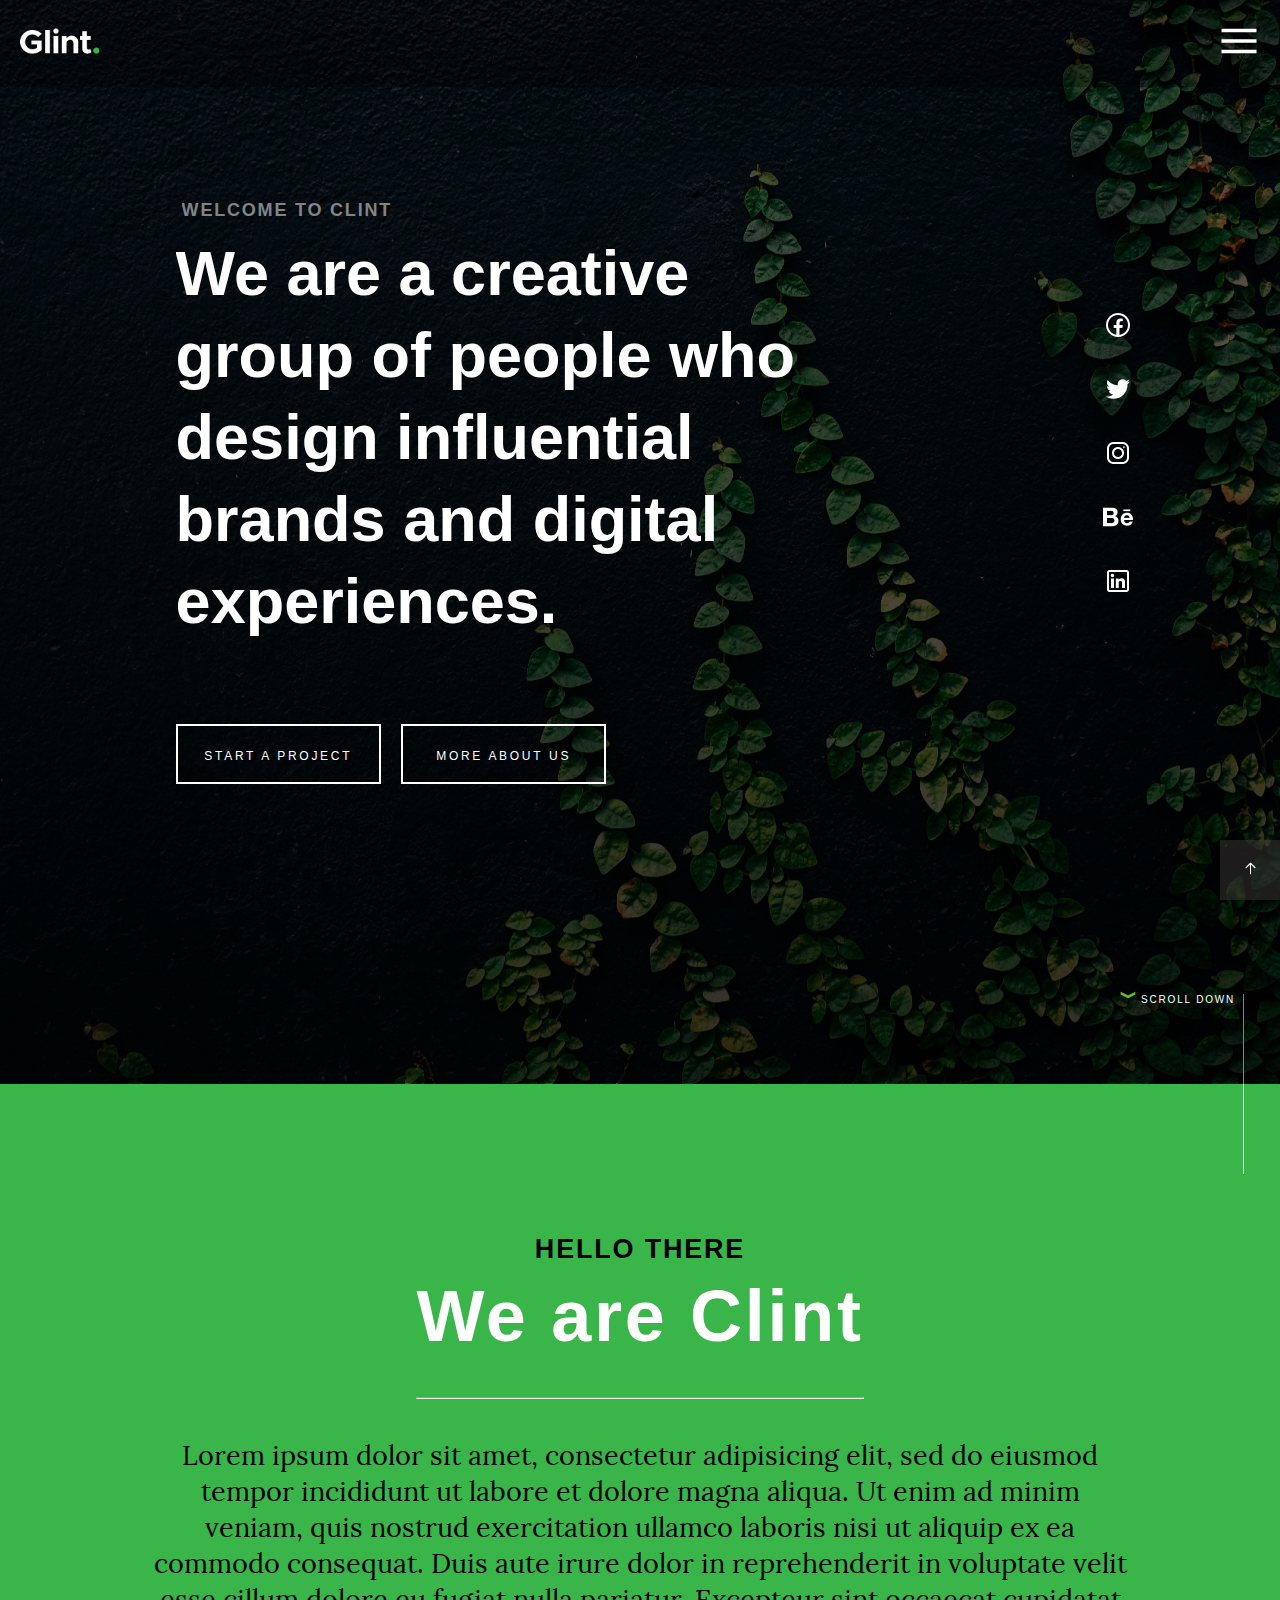
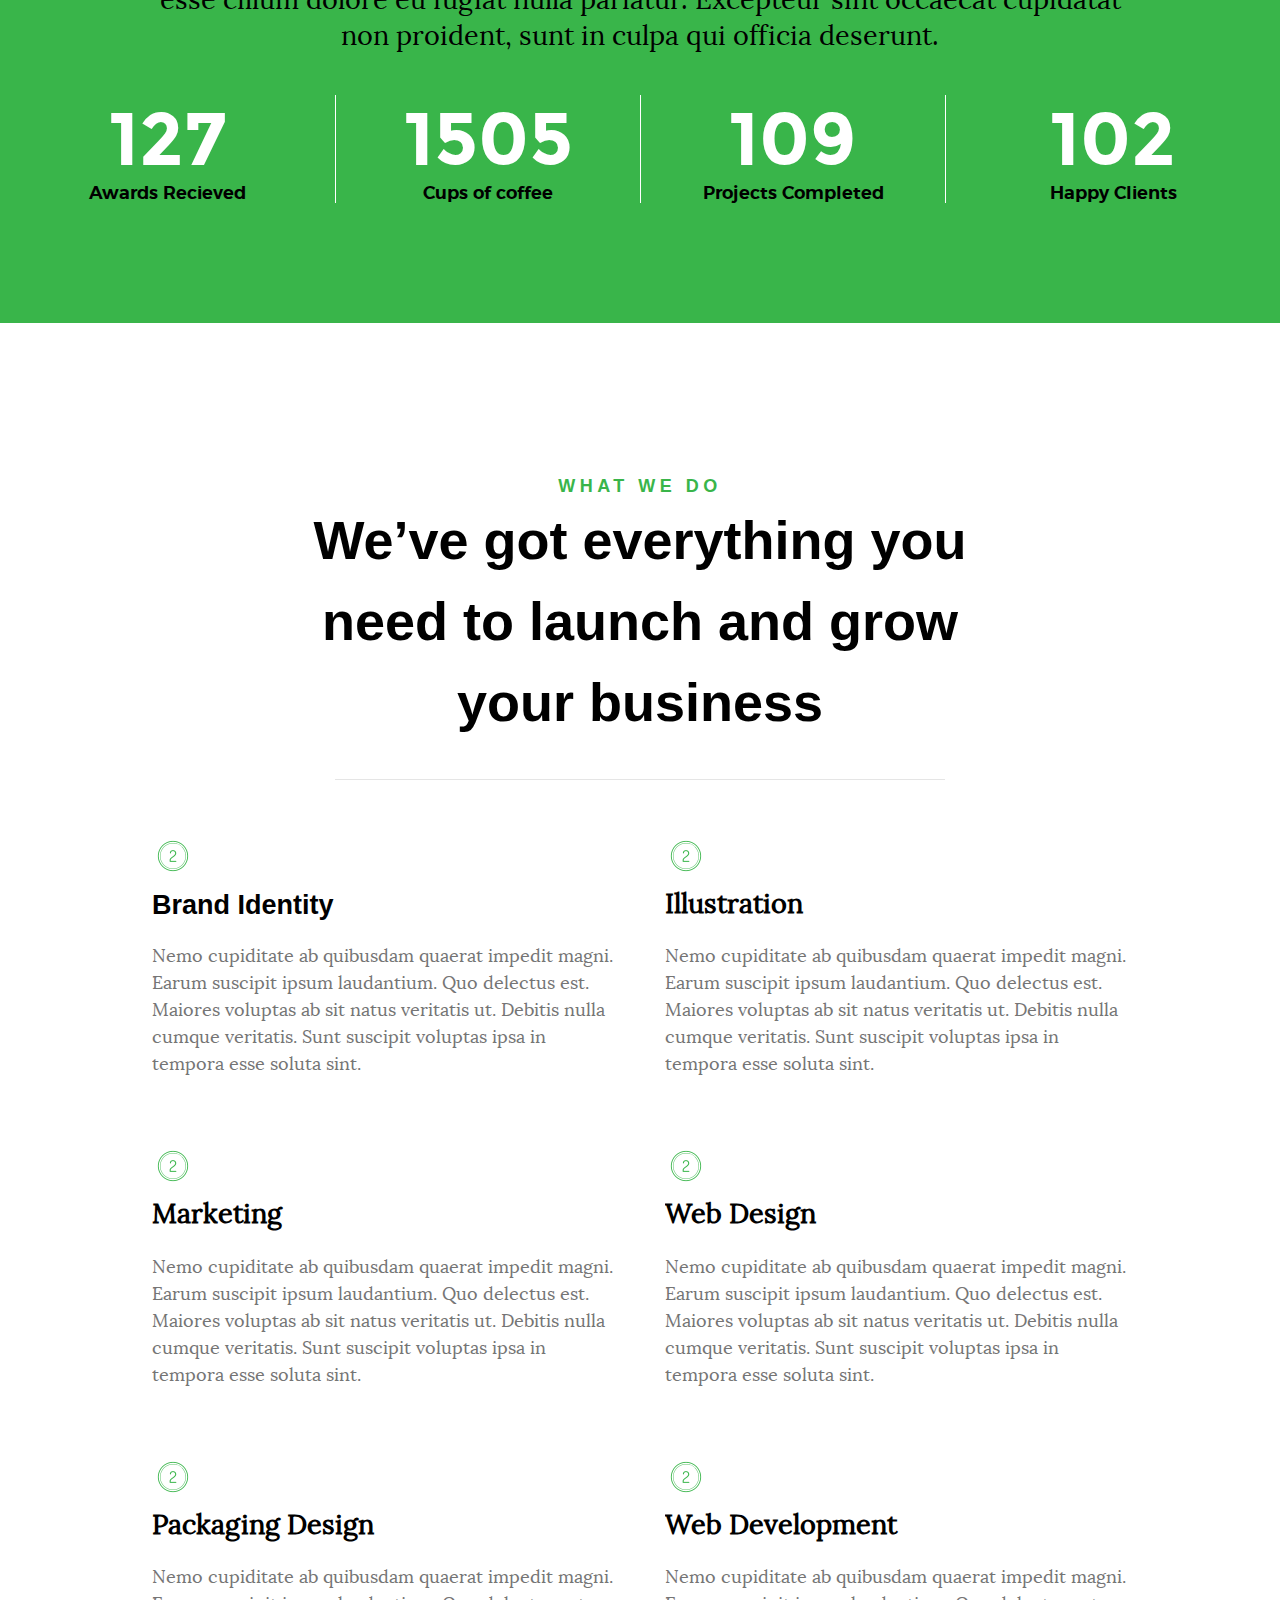
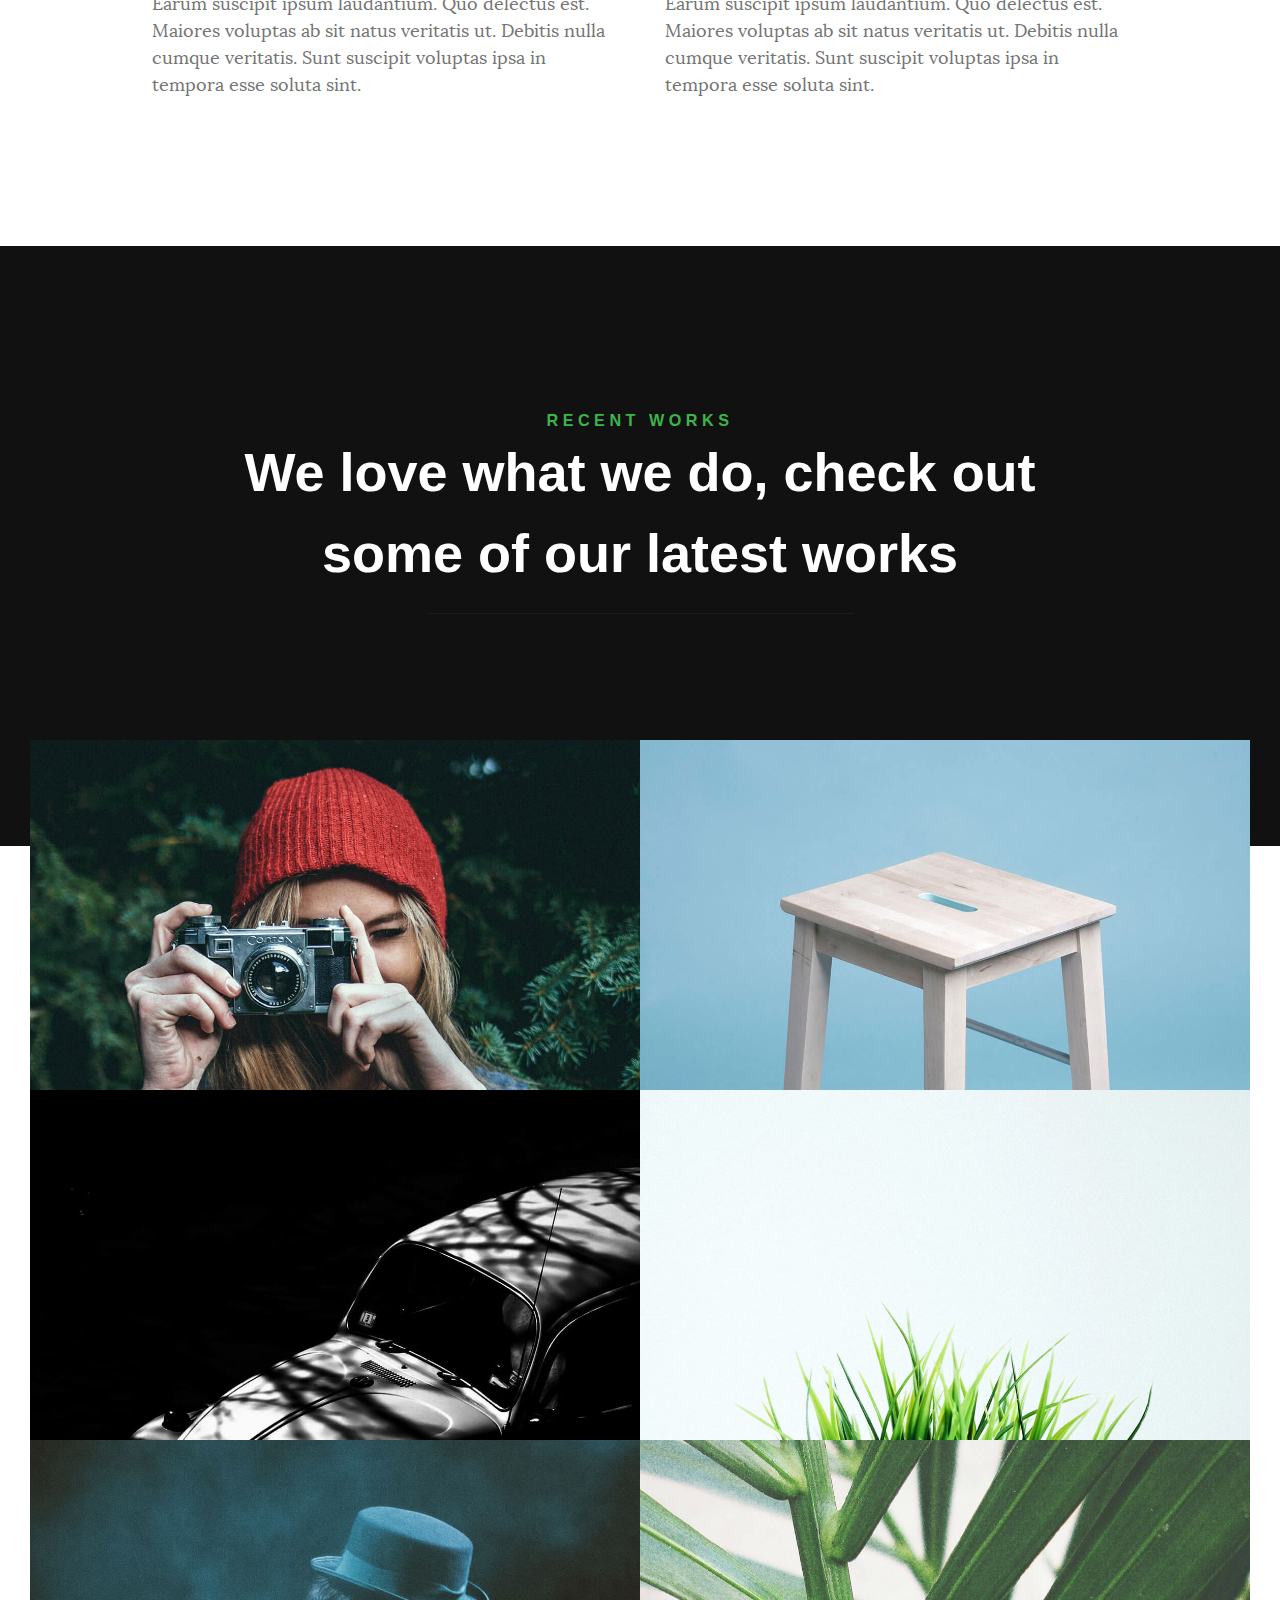
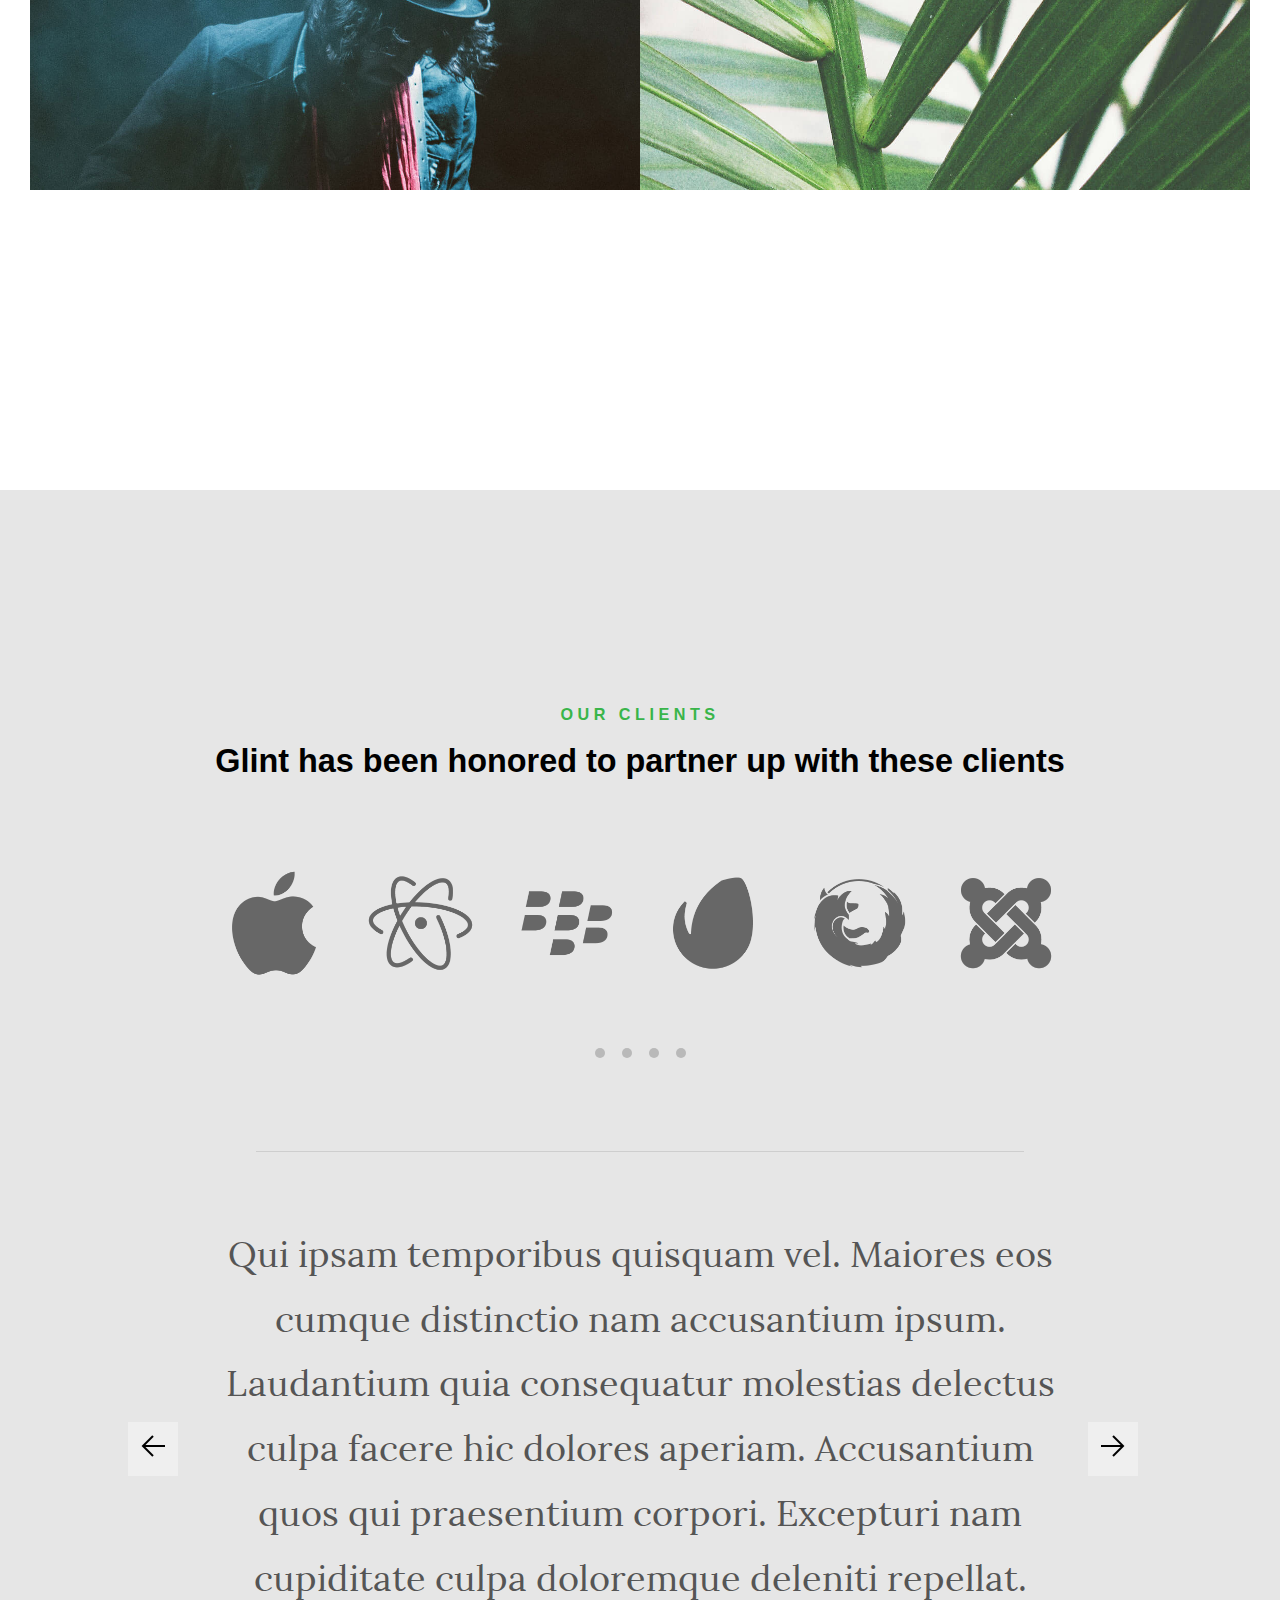
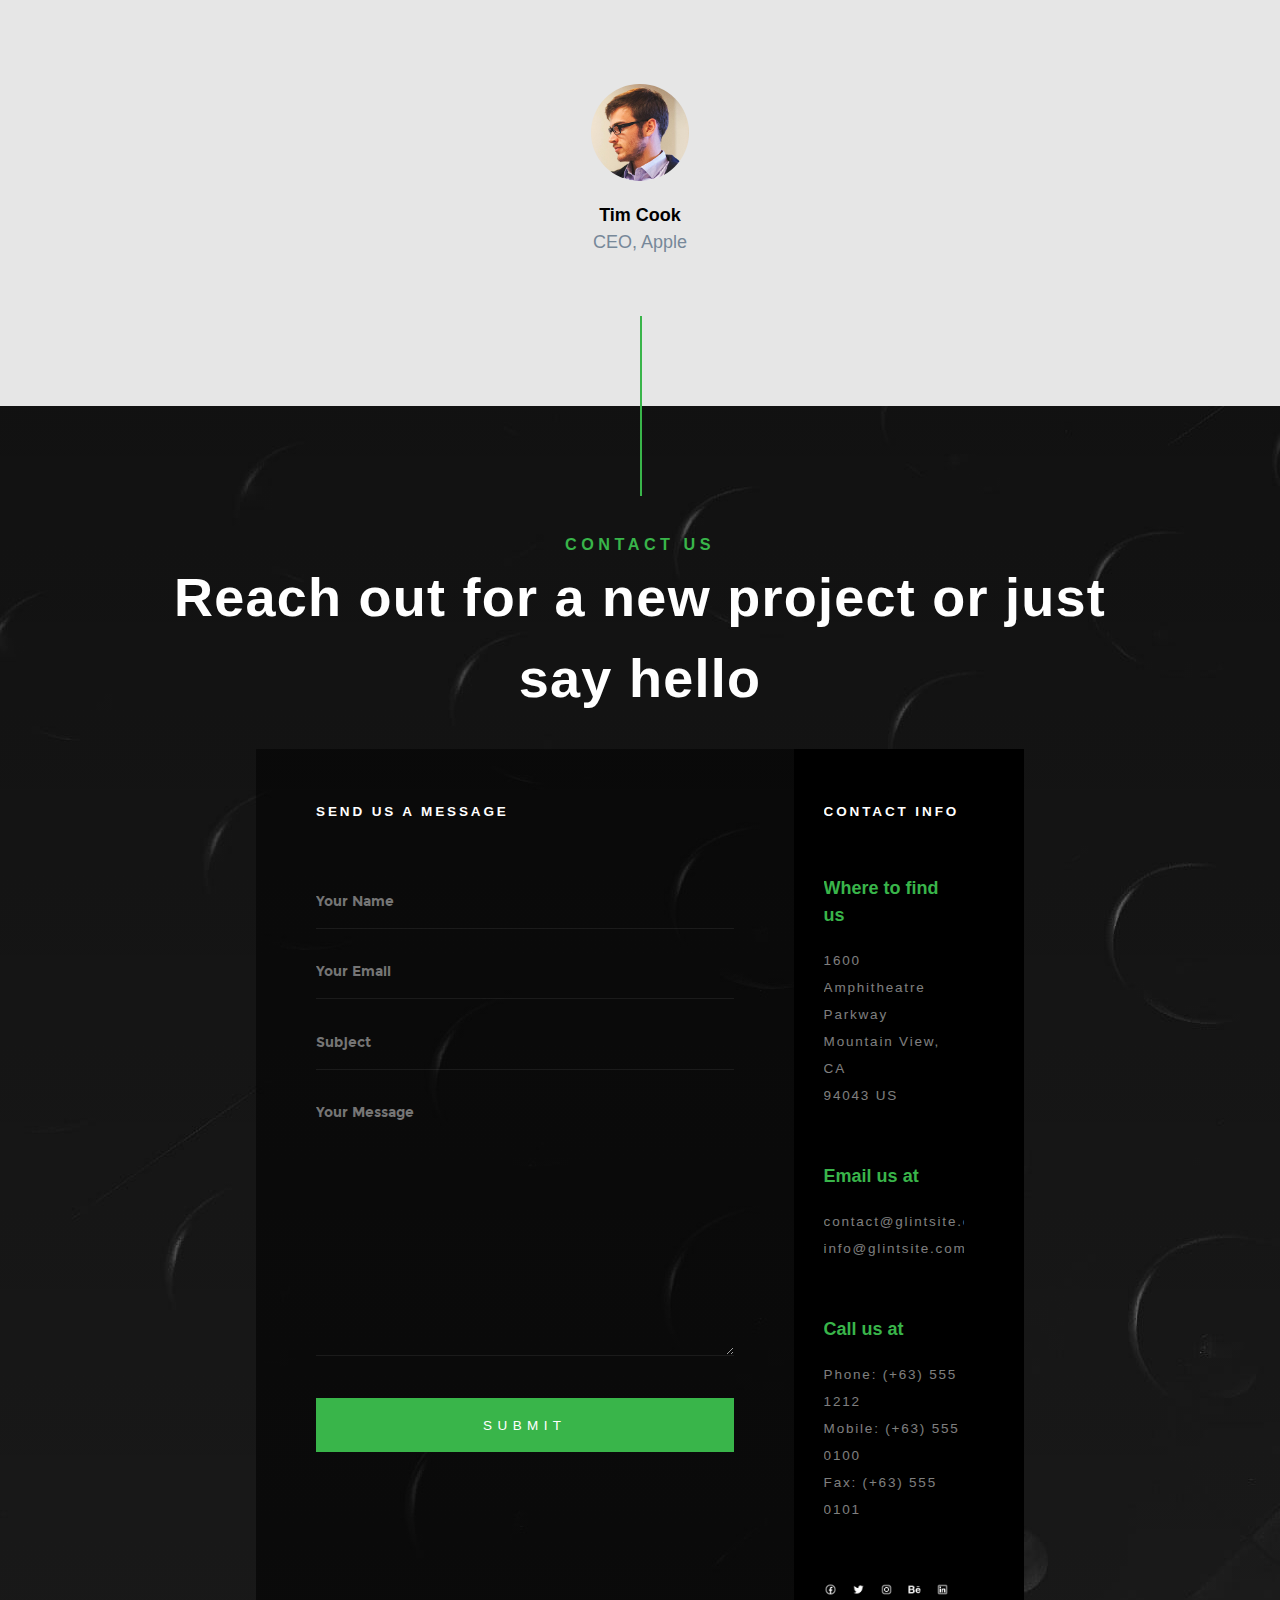
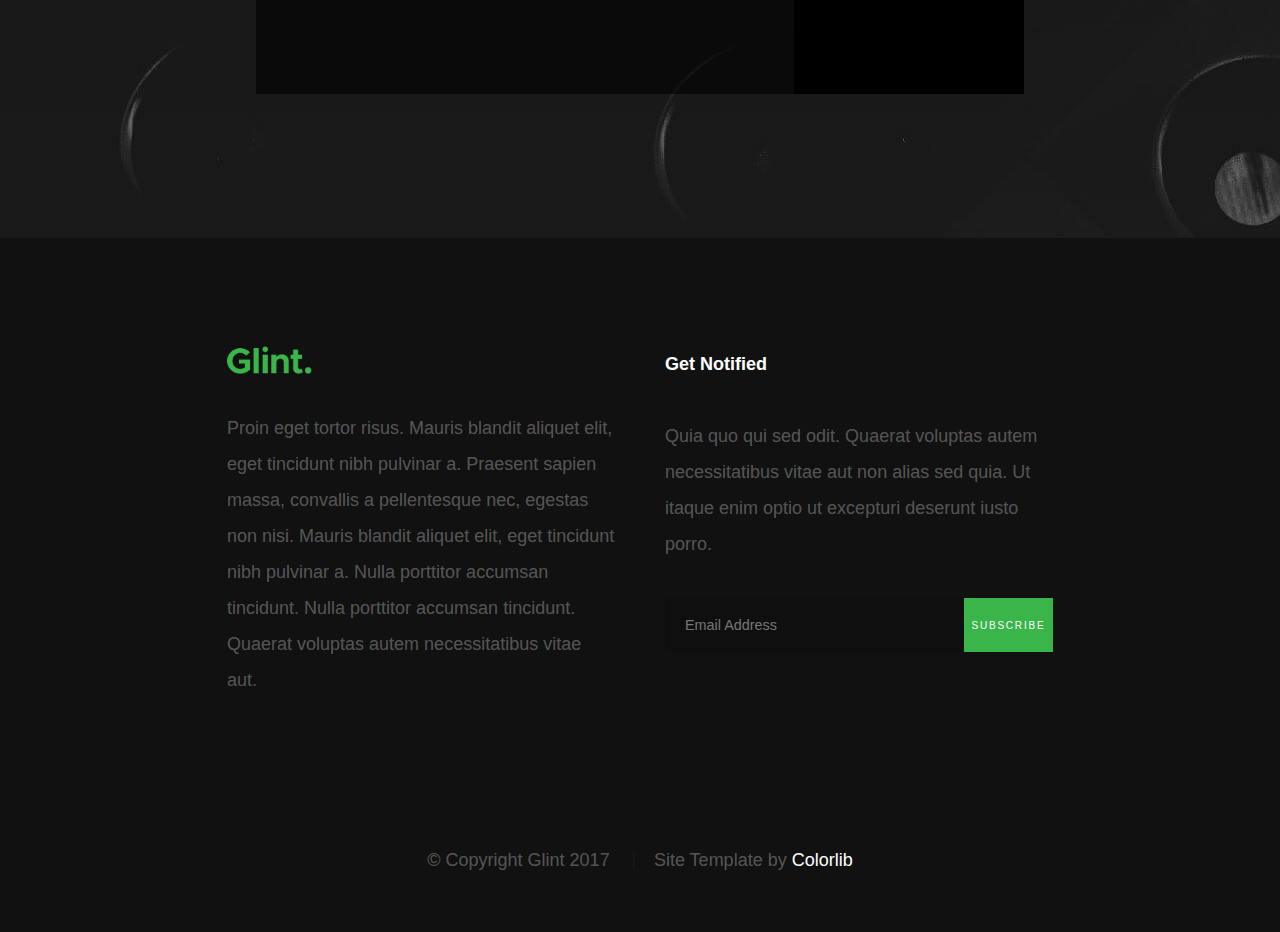
==== commit c595e191: "desktop media" ====
--- a/index.html
+++ b/index.html
@@ -12,6 +12,7 @@
     <link rel="stylesheet" href="css/style_footer.css">
     <link rel="stylesheet" href="css/media/mobile.css">
     <link rel="stylesheet" href="css/media/tablet.css">
+    <link rel="stylesheet" href="css/media/desktop.css">
     <meta name="viewport" content="width=device-width, initial-scale=1">
 </head>
 <body>
@@ -257,7 +258,7 @@
         </div>
         <div class="clients-feedback-client">
             <div class="clients-feedback-client__photo"><img src="img/user-01.jpg" alt="client1"></div>
-            <div class="clients-feedback-client__name font-montserrat-bold"><span>Tim Cook</span></div>
+            <div class="clients-feedback-client__name font-montserrat-semibold"><span>Tim Cook</span></div>
             <div class="clients-feedback-client__position font-montserrat-light"><span>CEO, Apple</span></div>
         </div>
         <div class="clients-techstack-buttons">
@@ -306,6 +307,7 @@
         </div>
 
         <div class="contact-details">
+            <h4 class="contact-details__main-heading font-montserrat-medium">Contact info</h4>
             <div class="contact-details__general">
                 <div class="contact-details__item">
                     <h5 class="contact-details__heading font-montserrat-medium">Where to find us</h5>
--- a/css/style.css
+++ b/css/style.css
@@ -118,7 +118,6 @@
 }
 
 .greeting-main__buttons a {
-    width: 80%;
     color: white;
     font-size: 12px;
     letter-spacing: .25rem;
--- a/css/style_stats.css
+++ b/css/style_stats.css
@@ -29,24 +29,28 @@
 .stats-title__subheading {
     color: white;
     padding-top: 10px;
-    font-size: 30px;
-    letter-spacing: .1rem;
+    font-size: 2rem;
+    letter-spacing: .15rem;
 }
 
 .stats hr {
     margin: 40px 0 20px 0;
     color: white;
     height: 1px;
-    width: 200px;
+    width: 100%;
 }
 
 .stats-text {
-    font-size: 16px;
+    font-size: 1rem;
     margin: 20px 0 20px 0;
-    line-height: 1.5em;
+    line-height: 1.5rem;
 }
 
 .stats-counter__item1 {
     font: 74px "monsterrat-bold", sans-serif;
     color: white;
+}
+
+.stats-counter__item2 {
+    font-family: "monsterrat-semibold", sans-serif;
 }--- a/css/style_services.css
+++ b/css/style_services.css
@@ -28,11 +28,12 @@
 .services-title__heading {
     text-transform: uppercase;
     color: #39b54a;
+    letter-spacing: .25rem;
 }
 
 .services-title__subheading {
     font-size: 1.5rem;
-    margin: 0.6rem 0 1.5rem 0;
+    margin: 0 auto;
 }
 
 .services-list::before {
--- a/css/style_works.css
+++ b/css/style_works.css
@@ -33,7 +33,7 @@
 .works-title__subheading {
     font-size: 1.8rem;
     color: white;
-    margin: 0.6rem 0 2.5rem 0;
+    margin: 0 auto;
     position: relative;
     padding-bottom: 20px;
 }
--- a/css/style_clients.css
+++ b/css/style_clients.css
@@ -32,10 +32,12 @@
     display: flex;
     justify-content: center;
 }
+
 .clients-techstack-images__li {
     width: 50%;
     padding: 1rem 0.5rem;
 }
+
 .clients-techstack-images__li:nth-child(n+3) {
     display: none;
 }
@@ -60,7 +62,7 @@
     overflow-y: hidden;
 }
 
-.clients-techstack-dots__li button, .clients-feedback-dots__li button{
+.clients-techstack-dots__li button, .clients-feedback-dots__li button {
     width: 10px;
     height: 10px;
     border-radius: 50%;
@@ -112,8 +114,14 @@
     border-radius: 50%;
 }
 
+.clients-feedback-client__name {
+    font-size: 1rem;
+    font-weight: bold;
+}
+
 .clients-feedback-client__position {
     font-size: 0.8rem;
+    color: lightslategray;
 }
 
 .clients-feedback-dots {
--- a/css/style_contact-us.css
+++ b/css/style_contact-us.css
@@ -42,14 +42,23 @@
     letter-spacing: 0.07rem
 }
 
+.contact-details__main-heading {
+    display: none;
+    font-size: 0.75rem;
+    line-height: 1.385;
+    text-transform: uppercase;
+    letter-spacing: .16rem;
+    color: white;
+    margin-bottom: 3rem;
+}
+
 .contact-us-body {
     background-image: linear-gradient(rgba(0, 0, 0, 0.5), rgba(0, 0, 0, 0.6));
-    padding-bottom: 100px;
     width: 80%;
 }
 
 .message-us {
-    padding: 3rem 30px 3rem;
+    padding: 3rem 60px 5rem;
 }
 
 .message-us__heading {
@@ -95,6 +104,10 @@
     text-align: center;
 }
 
+.contact-details {
+    padding: 0 60px 5rem;
+}
+
 .contact-details__heading {
     margin-top: 0;
     color: #39b54a;
@@ -120,5 +133,6 @@
     padding-left: 0;
     width: 1.5rem;
     height: 1.5rem;
+    overflow-y: hidden;
 }
 
--- a/css/media/mobile.css
+++ b/css/media/mobile.css
@@ -26,7 +26,7 @@
         width: 90%;
     }
 
-    .greeting-main__buttons > div {
+    .greeting-main__buttons {
         font-size: 1rem;
         width: 70%;
     }
--- a/css/media/tablet.css
+++ b/css/media/tablet.css
@@ -94,12 +94,8 @@
         margin: 0 10%;
     }
 
-    .greeting-main__heading1 h3 {
-        font-size: 1.2rem;
-    }
-
     .greeting-main__heading2 h1 {
-        font-size: 3.2rem;
+        font-size: 3.5rem;
     }
 
     .greeting-main__buttons {
@@ -111,6 +107,19 @@
 
     .greeting-main__button:first-child {
         margin-right: 20px;
+    }
+
+    .stats-text {
+        width: 80%;
+    }
+
+    .services-title__subheading {
+        font-size: 3rem;
+        width: 80%;
+    }
+
+    .services-list__heading {
+        font-size: 1.5rem;
     }
 
     .services-list {
@@ -135,7 +144,7 @@
     }
 
     .works-list {
-        margin-top: -45%;
+        margin-top: -38%;
         display: flex;
         flex-wrap: wrap;
         width: 100%;
@@ -156,7 +165,7 @@
     }
 
     .clients-feedback {
-        width: 60%;
+        width: 70%;
     }
 
     .clients-feedback-dots {
@@ -169,22 +178,19 @@
 
     .clients-techstack-button:nth-child(2) {
         position: absolute;
-        bottom: 33%;
+        bottom: 35%;
         left: 85%;
     }
 
     .clients-techstack-button:first-child {
         position: absolute;
-        bottom: 32.5%;
+        bottom: 35%;
         left: 10%;
     }
 
-    .clients-feedback-quote {
+    .clients-feedback-quote p {
+        font-size: 2rem;
         position: relative;
-    }
-
-    .contact-us-body {
-
     }
 
     .footer-main {
@@ -199,7 +205,7 @@
     }
 
     .notification-and-subscription {
-        width: 50%
+        width: 50%;
     }
 }
 
--- a/css/media/desktop.css
+++ b/css/media/desktop.css
@@ -0,0 +1,117 @@
+@media (min-width: 1001px) {
+    .clients-techstack-images__li {
+        width: 20%;
+    }
+
+    .clients-techstack-images__li:nth-child(5) {
+        display: block;
+    }
+
+    .footer-main {
+        width: 70%;
+    }
+}
+
+@media (min-width: 1201px) {
+    .greeting-main__heading2 {
+        width: 75%;
+    }
+
+    .greeting-main__buttons {
+        width: 50%;
+    }
+
+    .greeting-main__button a {
+        letter-spacing: .15rem;
+    }
+
+    .stats p {
+        font-size: 1.5rem;
+        line-height: 2rem;
+    }
+
+    .stats-title__heading {
+        font-size: 1.5rem;
+    }
+
+    .stats-title__subheading {
+        font-size: 4rem;
+    }
+
+    .stats-numbers {
+        width: 100%;
+    }
+
+    .stats-counter {
+        width: 25%;
+    }
+
+    .stats-counter:nth-child(odd) {
+        padding-right: 30px;
+    }
+
+    .stats-counter:nth-child(3) {
+        border-left: 1px solid white;
+        padding-left: 30px;
+    }
+
+    .stats-counter:nth-child(2) {
+        padding-right: 30px;
+    }
+
+    .services-title__subheading {
+        width: 60%;
+    }
+
+    .works-list {
+        margin-top: -20%;
+    }
+
+    .works-title__subheading {
+        font-size: 3rem;
+        width: 70%;
+    }
+
+    .clients-techstack-images__li {
+        width: 12%;
+    }
+
+    .clients-techstack-images__li:nth-child(6) {
+        display: block;
+    }
+
+    .message-us__heading {
+        text-align: left;
+    }
+
+    .contact-us-body {
+        width: 60%;
+        padding-bottom: 0;
+    }
+
+    .message-us {
+        width: 70%;
+    }
+
+    .contact-details {
+        width: 30%;
+        background: black;
+    }
+
+    .contact-us-title__subheading {
+        font-size: 3rem;
+        width: 80%;
+        margin: 0 auto;
+    }
+
+    .contact-details__main-heading {
+        display: block;
+        padding-top: 3rem;
+    }
+
+    .contact-us-body {
+        display: flex;
+    }
+
+
+}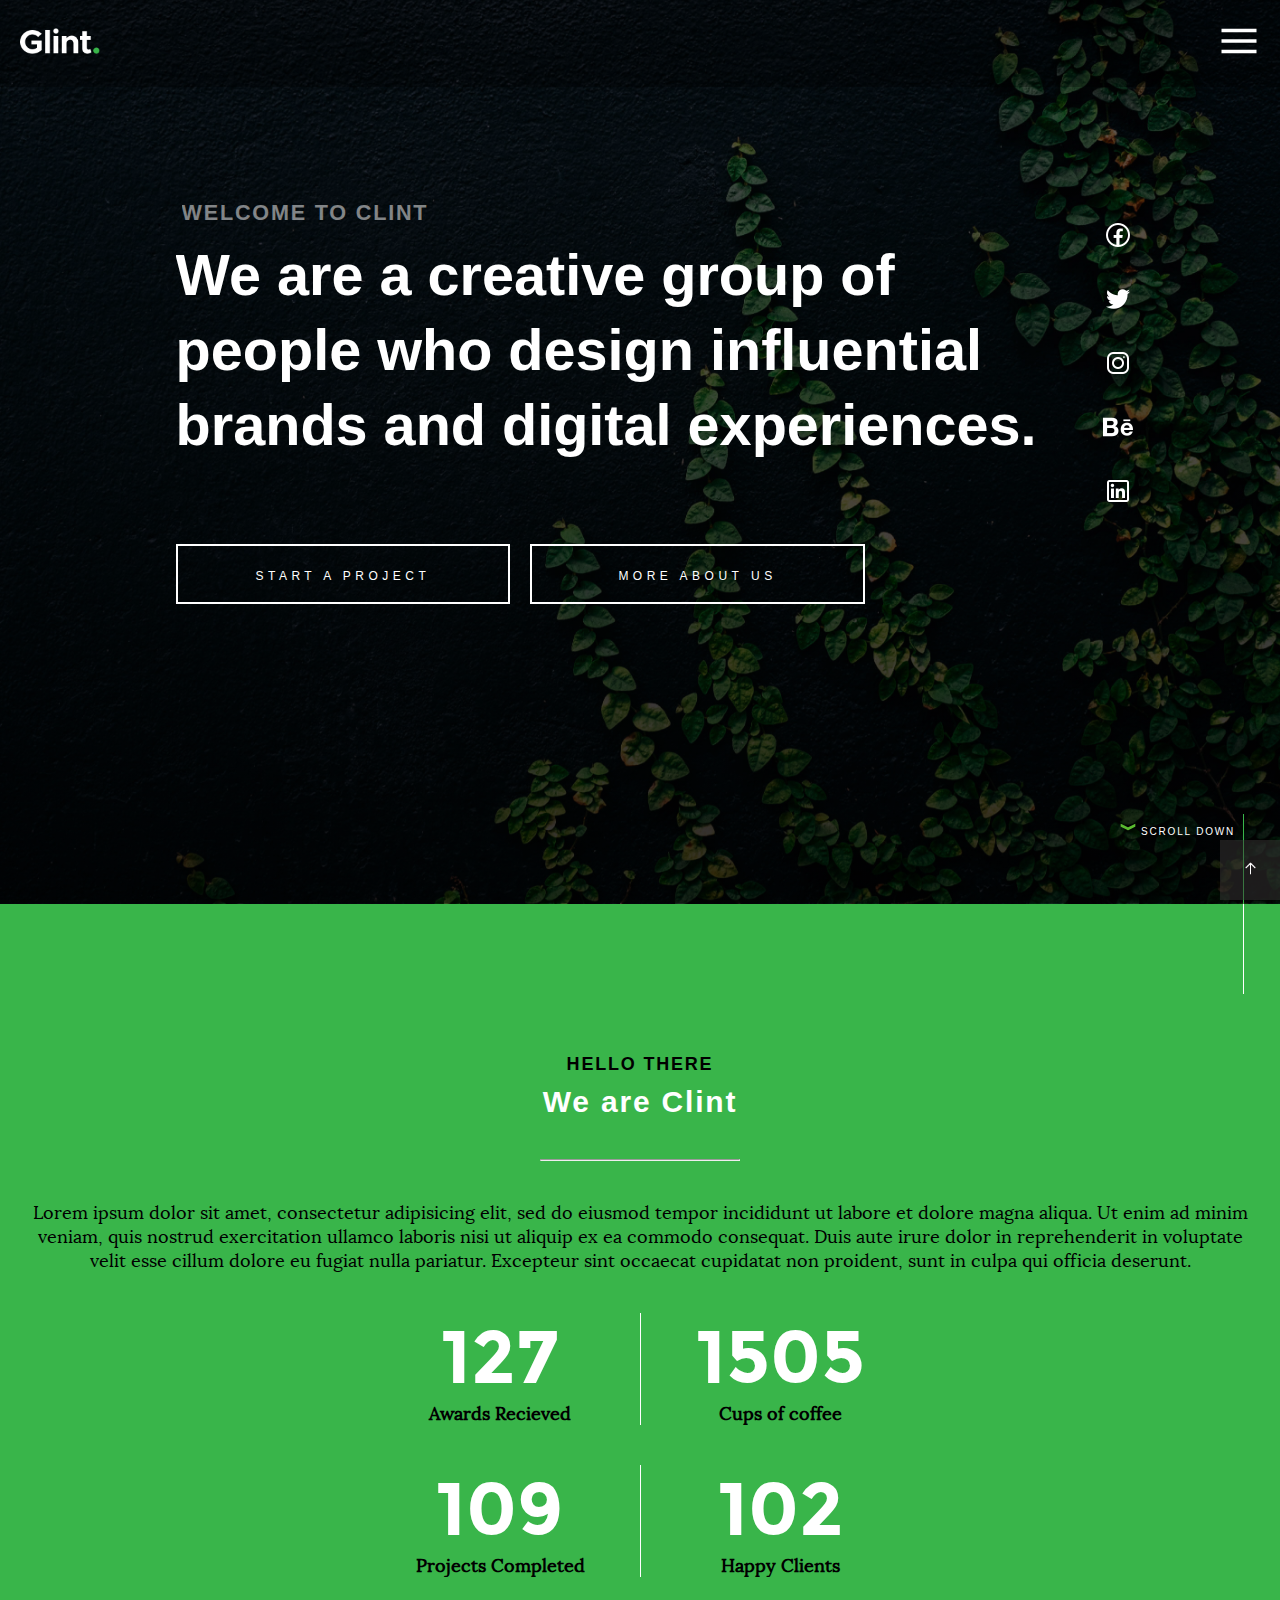
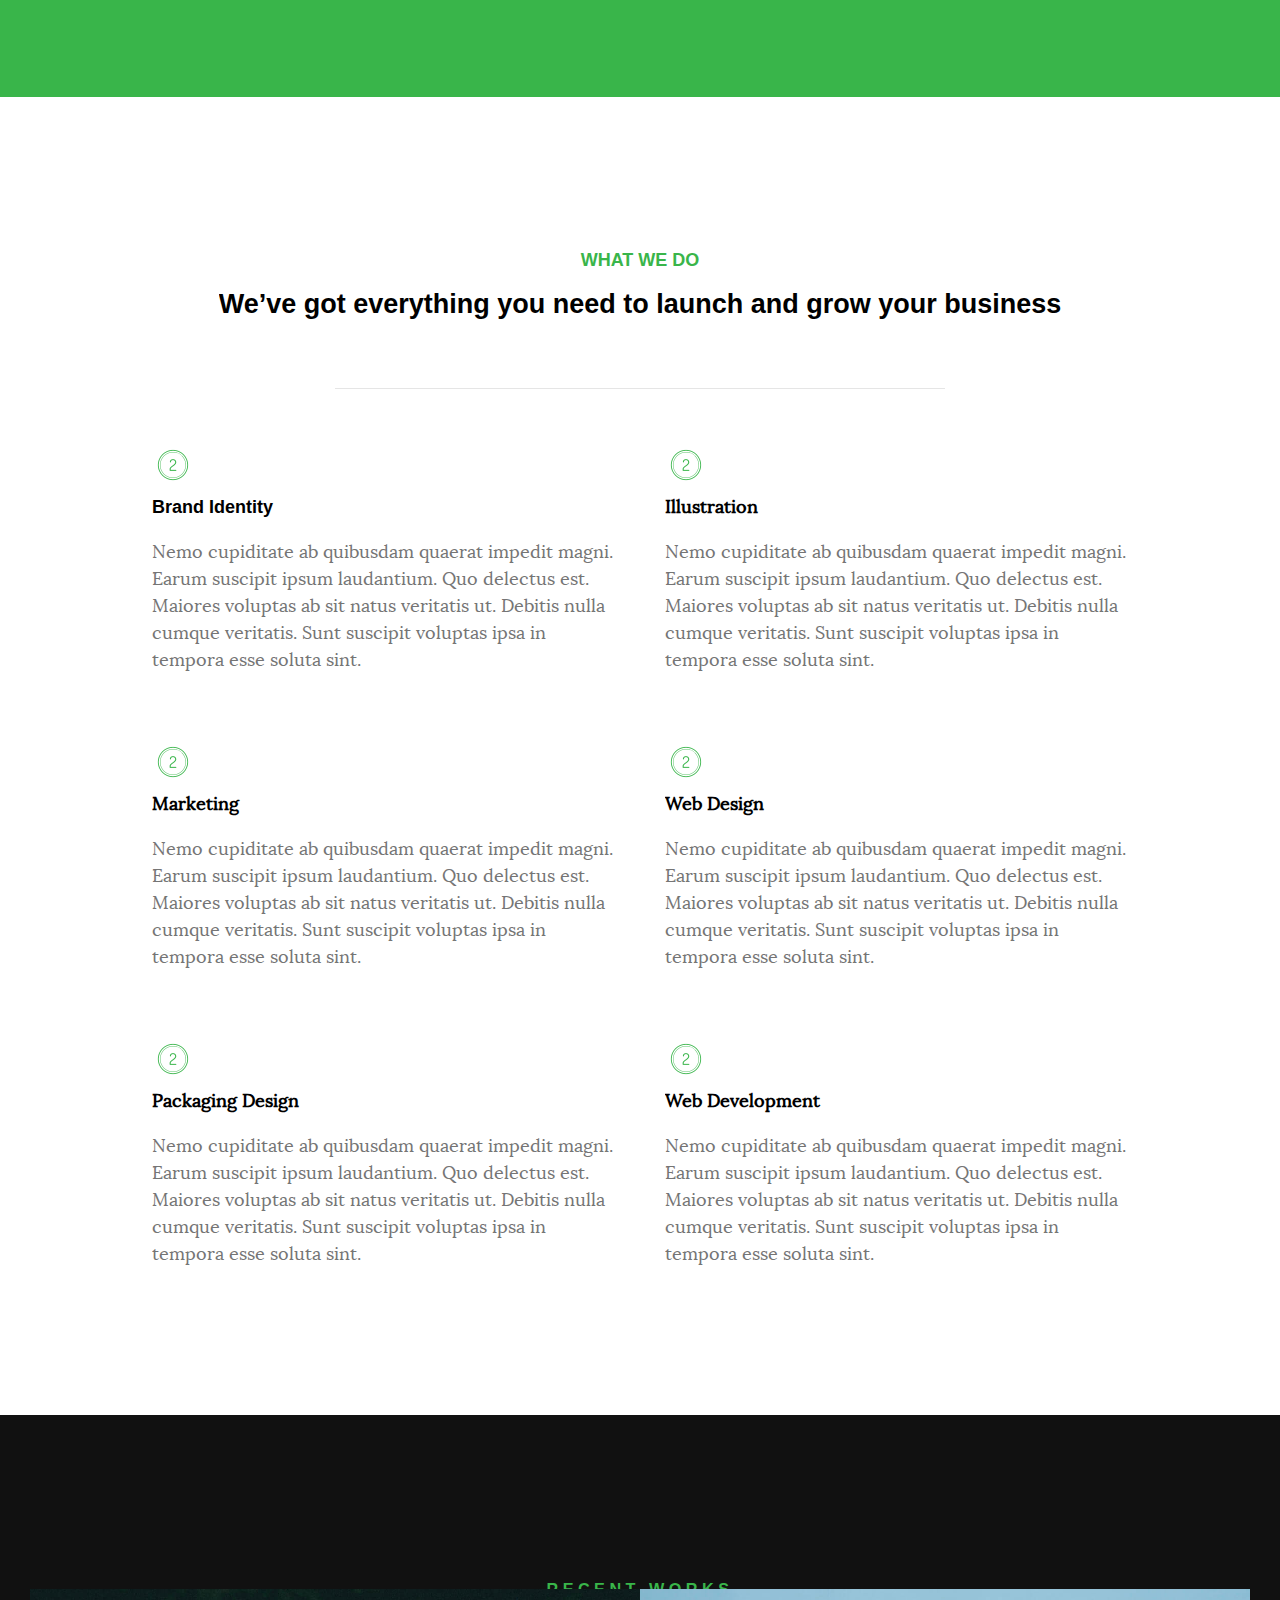
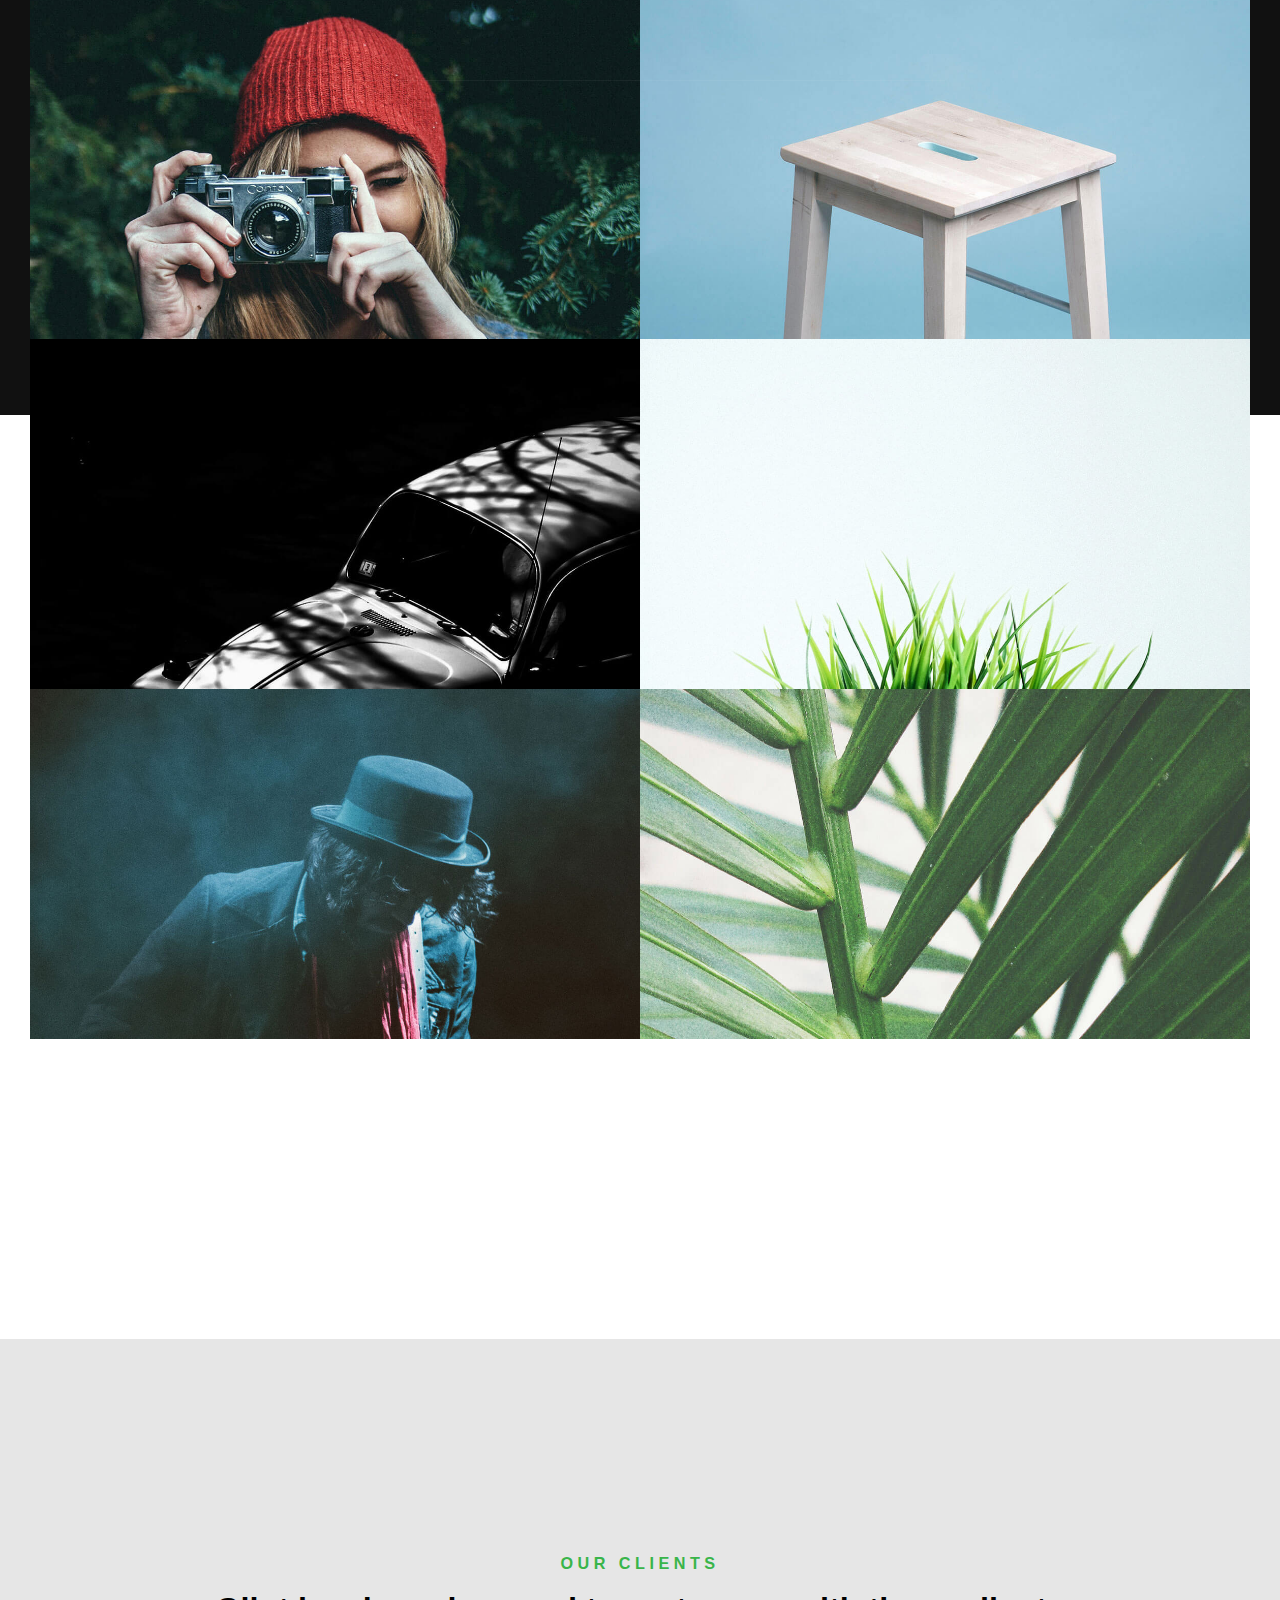
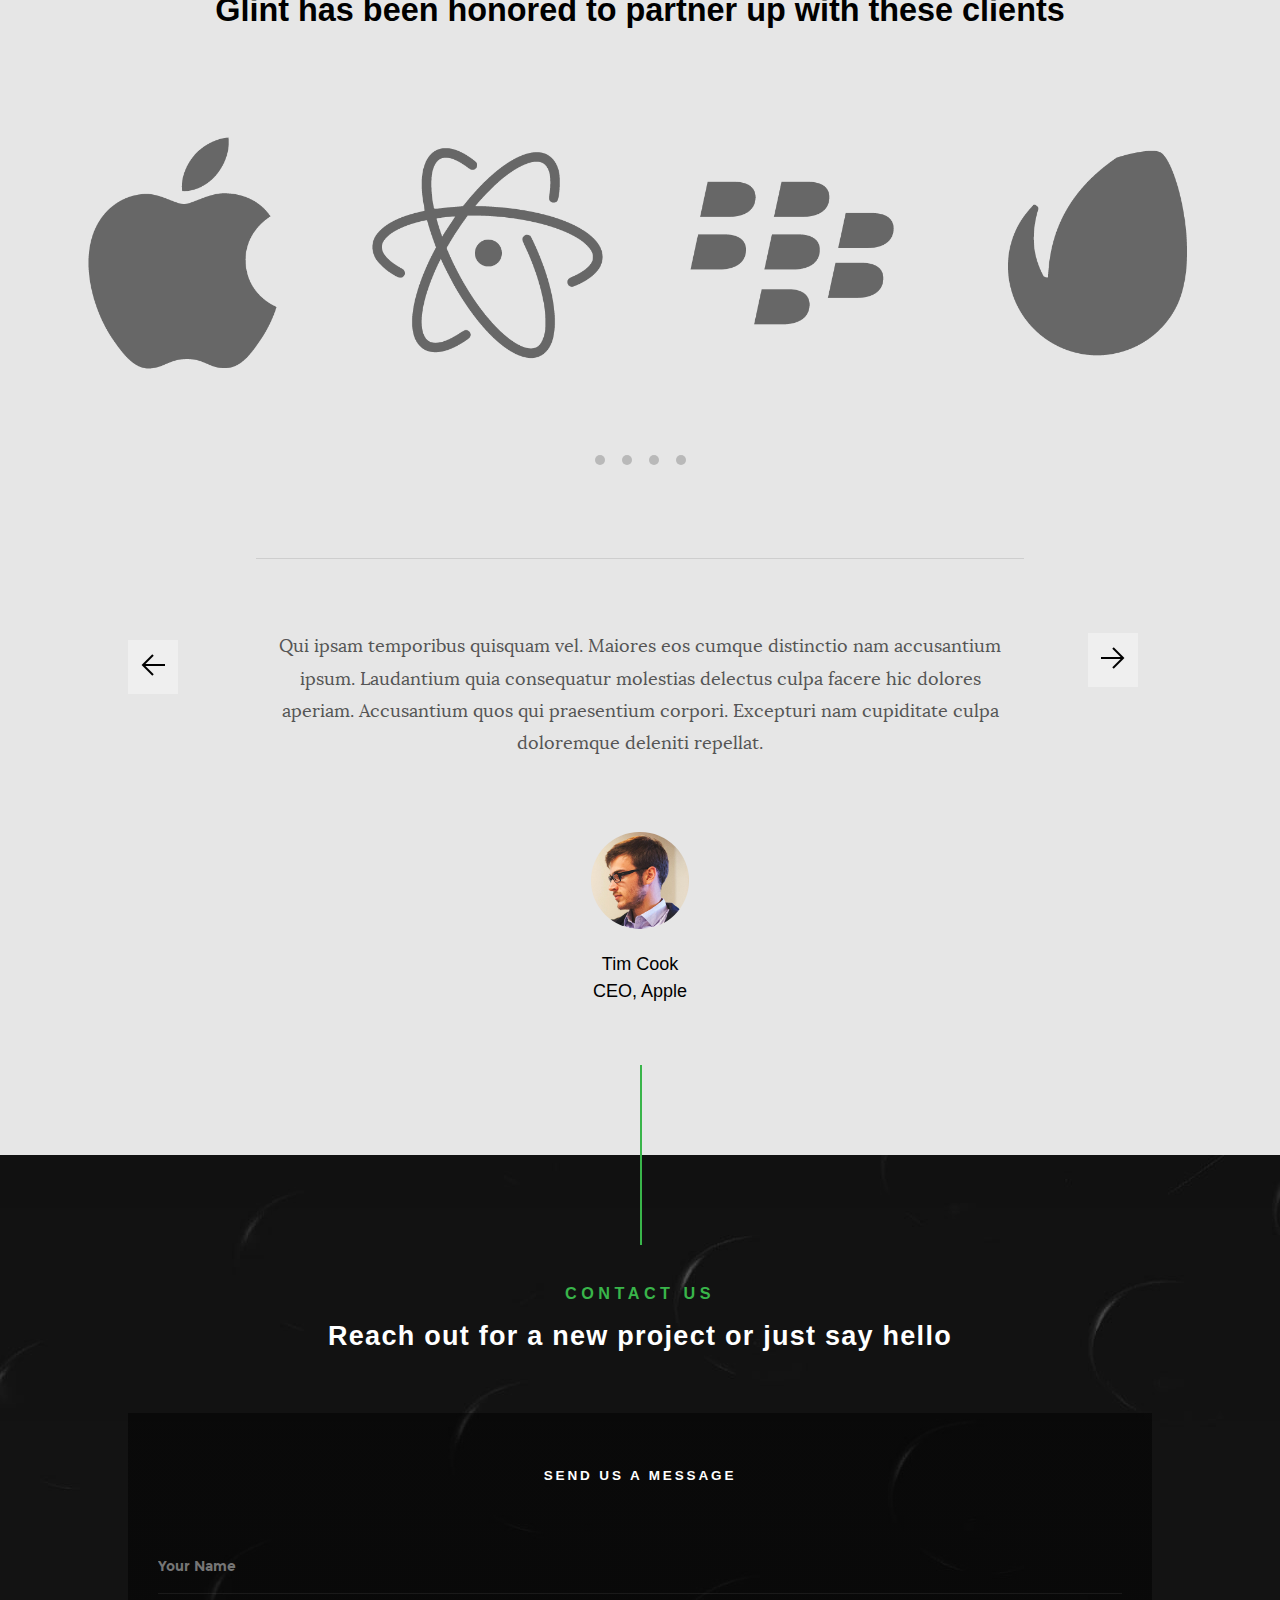
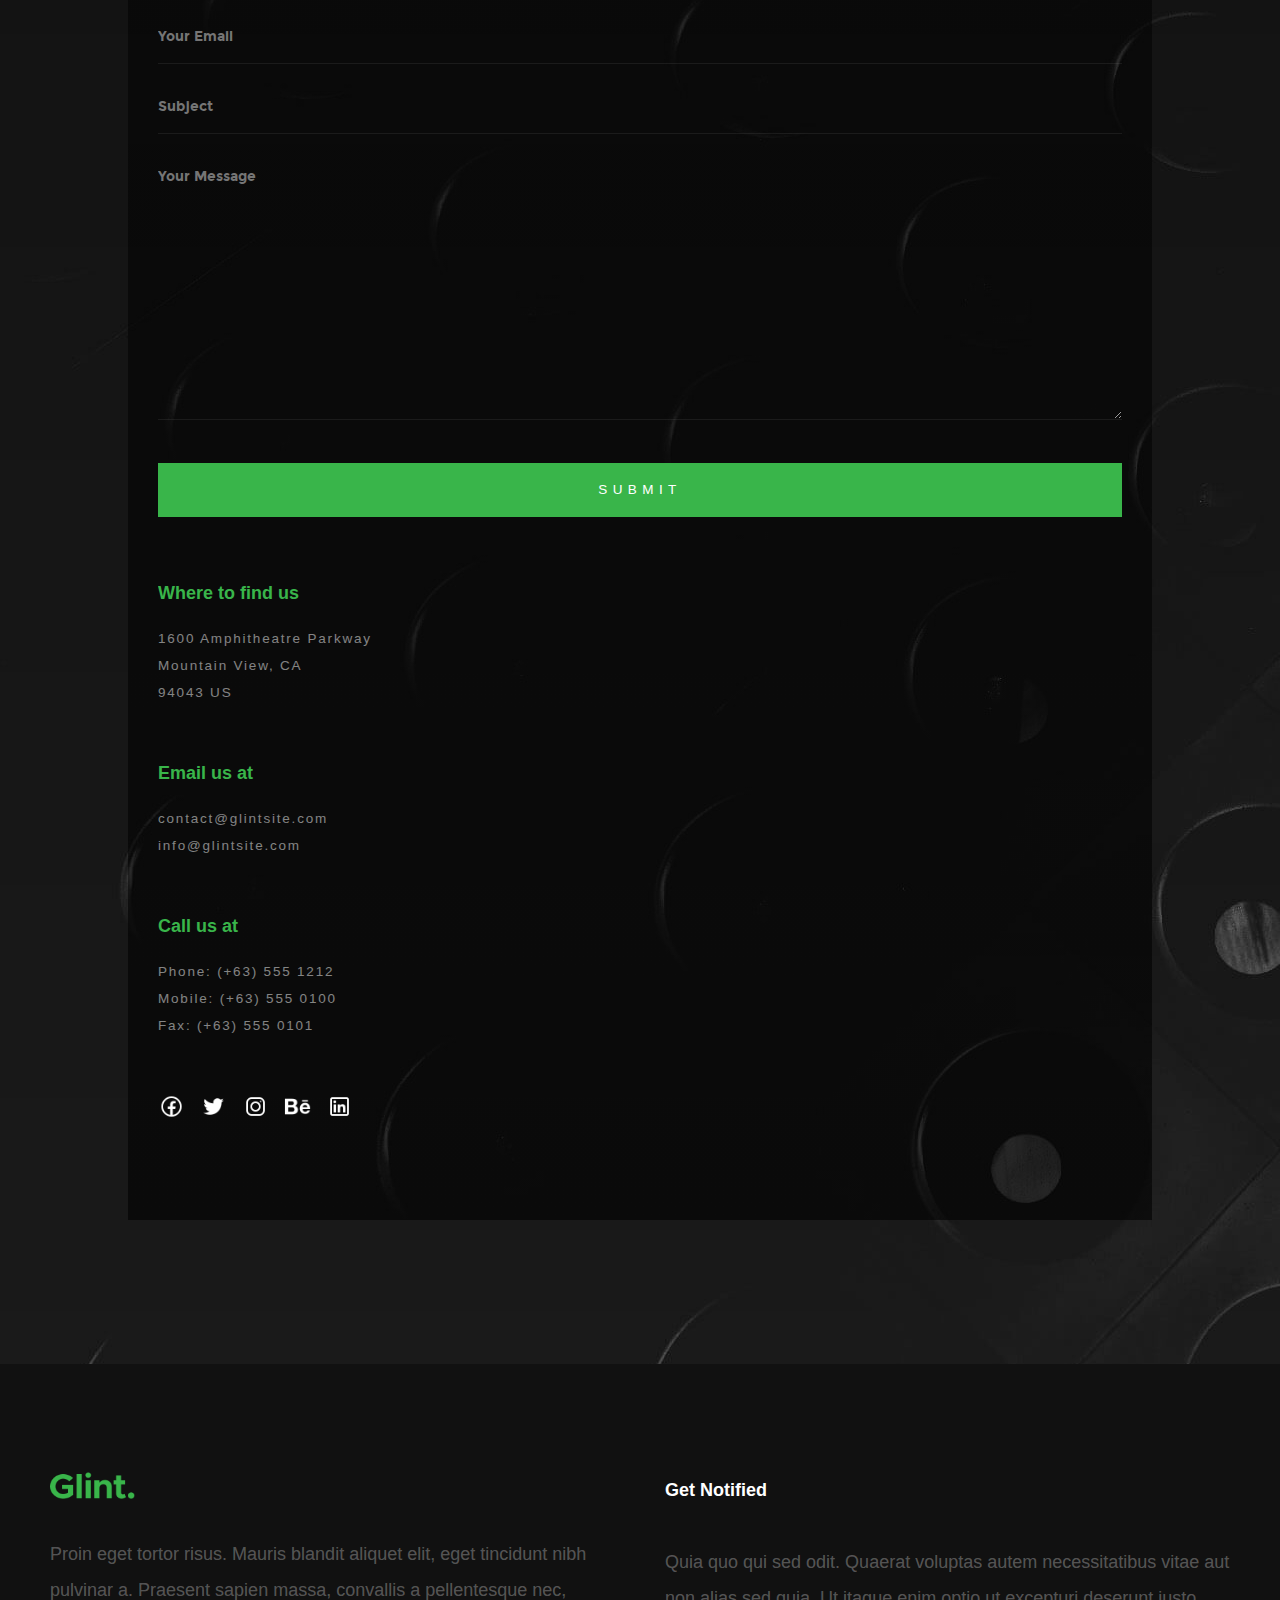
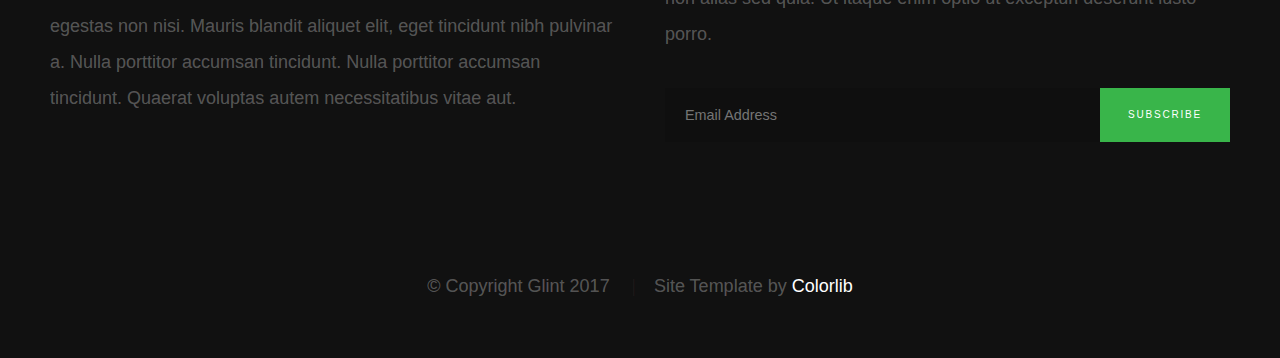
==== commit 1068e6c0: "reloading" ====
--- a/index.html
+++ b/index.html
@@ -12,7 +12,6 @@
     <link rel="stylesheet" href="css/style_footer.css">
     <link rel="stylesheet" href="css/media/mobile.css">
     <link rel="stylesheet" href="css/media/tablet.css">
-    <link rel="stylesheet" href="css/media/desktop.css">
     <meta name="viewport" content="width=device-width, initial-scale=1">
 </head>
 <body>
@@ -258,7 +257,7 @@
         </div>
         <div class="clients-feedback-client">
             <div class="clients-feedback-client__photo"><img src="img/user-01.jpg" alt="client1"></div>
-            <div class="clients-feedback-client__name font-montserrat-semibold"><span>Tim Cook</span></div>
+            <div class="clients-feedback-client__name font-montserrat-bold"><span>Tim Cook</span></div>
             <div class="clients-feedback-client__position font-montserrat-light"><span>CEO, Apple</span></div>
         </div>
         <div class="clients-techstack-buttons">
@@ -307,7 +306,6 @@
         </div>
 
         <div class="contact-details">
-            <h4 class="contact-details__main-heading font-montserrat-medium">Contact info</h4>
             <div class="contact-details__general">
                 <div class="contact-details__item">
                     <h5 class="contact-details__heading font-montserrat-medium">Where to find us</h5>
--- a/css/style.css
+++ b/css/style.css
@@ -118,6 +118,7 @@
 }
 
 .greeting-main__buttons a {
+    width: 80%;
     color: white;
     font-size: 12px;
     letter-spacing: .25rem;
--- a/css/style_stats.css
+++ b/css/style_stats.css
@@ -29,28 +29,24 @@
 .stats-title__subheading {
     color: white;
     padding-top: 10px;
-    font-size: 2rem;
-    letter-spacing: .15rem;
+    font-size: 30px;
+    letter-spacing: .1rem;
 }
 
 .stats hr {
     margin: 40px 0 20px 0;
     color: white;
     height: 1px;
-    width: 100%;
+    width: 200px;
 }
 
 .stats-text {
-    font-size: 1rem;
+    font-size: 16px;
     margin: 20px 0 20px 0;
-    line-height: 1.5rem;
+    line-height: 1.5em;
 }
 
 .stats-counter__item1 {
     font: 74px "monsterrat-bold", sans-serif;
     color: white;
-}
-
-.stats-counter__item2 {
-    font-family: "monsterrat-semibold", sans-serif;
 }--- a/css/style_services.css
+++ b/css/style_services.css
@@ -28,12 +28,11 @@
 .services-title__heading {
     text-transform: uppercase;
     color: #39b54a;
-    letter-spacing: .25rem;
 }
 
 .services-title__subheading {
     font-size: 1.5rem;
-    margin: 0 auto;
+    margin: 0.6rem 0 1.5rem 0;
 }
 
 .services-list::before {
--- a/css/style_works.css
+++ b/css/style_works.css
@@ -33,7 +33,7 @@
 .works-title__subheading {
     font-size: 1.8rem;
     color: white;
-    margin: 0 auto;
+    margin: 0.6rem 0 2.5rem 0;
     position: relative;
     padding-bottom: 20px;
 }
--- a/css/style_clients.css
+++ b/css/style_clients.css
@@ -32,12 +32,10 @@
     display: flex;
     justify-content: center;
 }
-
 .clients-techstack-images__li {
     width: 50%;
     padding: 1rem 0.5rem;
 }
-
 .clients-techstack-images__li:nth-child(n+3) {
     display: none;
 }
@@ -62,7 +60,7 @@
     overflow-y: hidden;
 }
 
-.clients-techstack-dots__li button, .clients-feedback-dots__li button {
+.clients-techstack-dots__li button, .clients-feedback-dots__li button{
     width: 10px;
     height: 10px;
     border-radius: 50%;
@@ -114,14 +112,8 @@
     border-radius: 50%;
 }
 
-.clients-feedback-client__name {
-    font-size: 1rem;
-    font-weight: bold;
-}
-
 .clients-feedback-client__position {
     font-size: 0.8rem;
-    color: lightslategray;
 }
 
 .clients-feedback-dots {
--- a/css/style_contact-us.css
+++ b/css/style_contact-us.css
@@ -42,23 +42,14 @@
     letter-spacing: 0.07rem
 }
 
-.contact-details__main-heading {
-    display: none;
-    font-size: 0.75rem;
-    line-height: 1.385;
-    text-transform: uppercase;
-    letter-spacing: .16rem;
-    color: white;
-    margin-bottom: 3rem;
-}
-
 .contact-us-body {
     background-image: linear-gradient(rgba(0, 0, 0, 0.5), rgba(0, 0, 0, 0.6));
+    padding-bottom: 100px;
     width: 80%;
 }
 
 .message-us {
-    padding: 3rem 60px 5rem;
+    padding: 3rem 30px 3rem;
 }
 
 .message-us__heading {
@@ -104,10 +95,6 @@
     text-align: center;
 }
 
-.contact-details {
-    padding: 0 60px 5rem;
-}
-
 .contact-details__heading {
     margin-top: 0;
     color: #39b54a;
@@ -133,6 +120,5 @@
     padding-left: 0;
     width: 1.5rem;
     height: 1.5rem;
-    overflow-y: hidden;
 }
 
--- a/css/media/mobile.css
+++ b/css/media/mobile.css
@@ -26,7 +26,7 @@
         width: 90%;
     }
 
-    .greeting-main__buttons {
+    .greeting-main__buttons > div {
         font-size: 1rem;
         width: 70%;
     }
--- a/css/media/tablet.css
+++ b/css/media/tablet.css
@@ -94,8 +94,12 @@
         margin: 0 10%;
     }
 
+    .greeting-main__heading1 h3 {
+        font-size: 1.2rem;
+    }
+
     .greeting-main__heading2 h1 {
-        font-size: 3.5rem;
+        font-size: 3.2rem;
     }
 
     .greeting-main__buttons {
@@ -107,19 +111,6 @@
 
     .greeting-main__button:first-child {
         margin-right: 20px;
-    }
-
-    .stats-text {
-        width: 80%;
-    }
-
-    .services-title__subheading {
-        font-size: 3rem;
-        width: 80%;
-    }
-
-    .services-list__heading {
-        font-size: 1.5rem;
     }
 
     .services-list {
@@ -144,7 +135,7 @@
     }
 
     .works-list {
-        margin-top: -38%;
+        margin-top: -45%;
         display: flex;
         flex-wrap: wrap;
         width: 100%;
@@ -165,7 +156,7 @@
     }
 
     .clients-feedback {
-        width: 70%;
+        width: 60%;
     }
 
     .clients-feedback-dots {
@@ -178,19 +169,22 @@
 
     .clients-techstack-button:nth-child(2) {
         position: absolute;
-        bottom: 35%;
+        bottom: 33%;
         left: 85%;
     }
 
     .clients-techstack-button:first-child {
         position: absolute;
-        bottom: 35%;
+        bottom: 32.5%;
         left: 10%;
     }
 
-    .clients-feedback-quote p {
-        font-size: 2rem;
+    .clients-feedback-quote {
         position: relative;
+    }
+
+    .contact-us-body {
+
     }
 
     .footer-main {
@@ -205,7 +199,7 @@
     }
 
     .notification-and-subscription {
-        width: 50%;
+        width: 50%
     }
 }
 
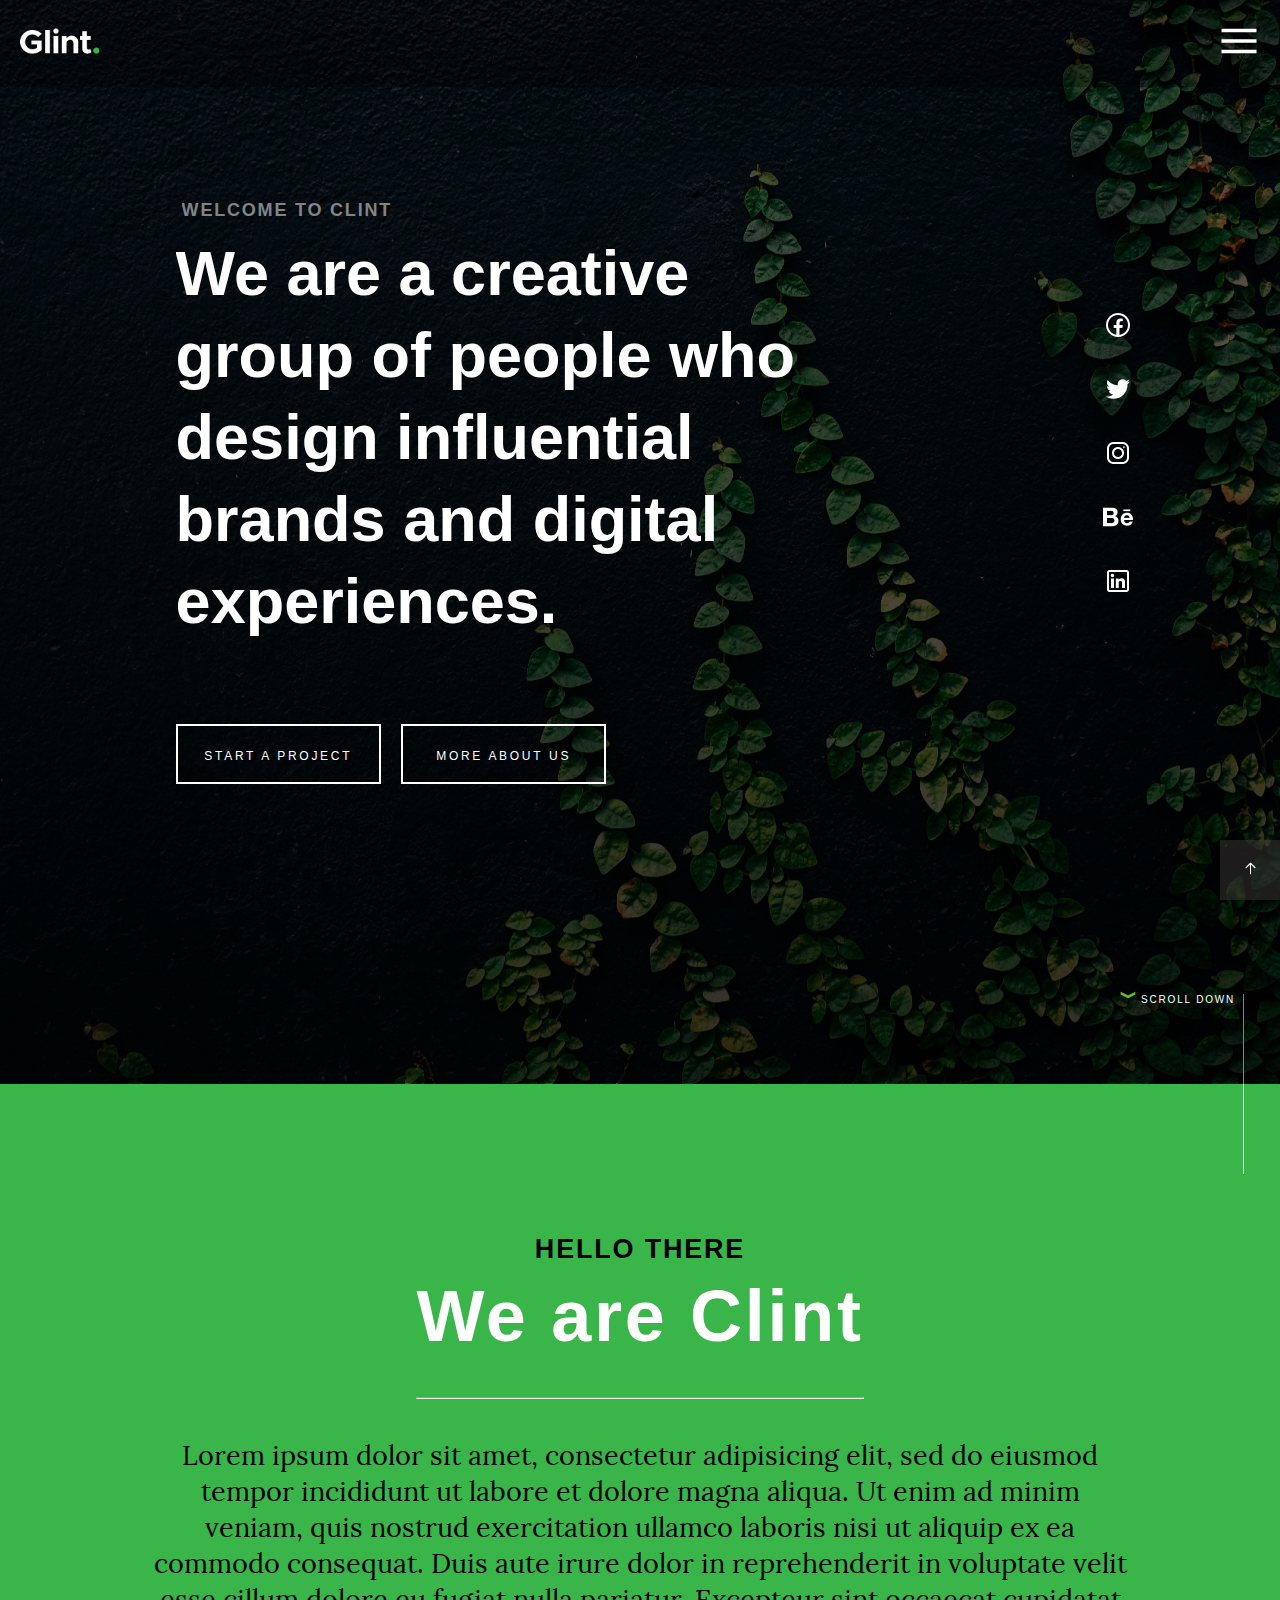
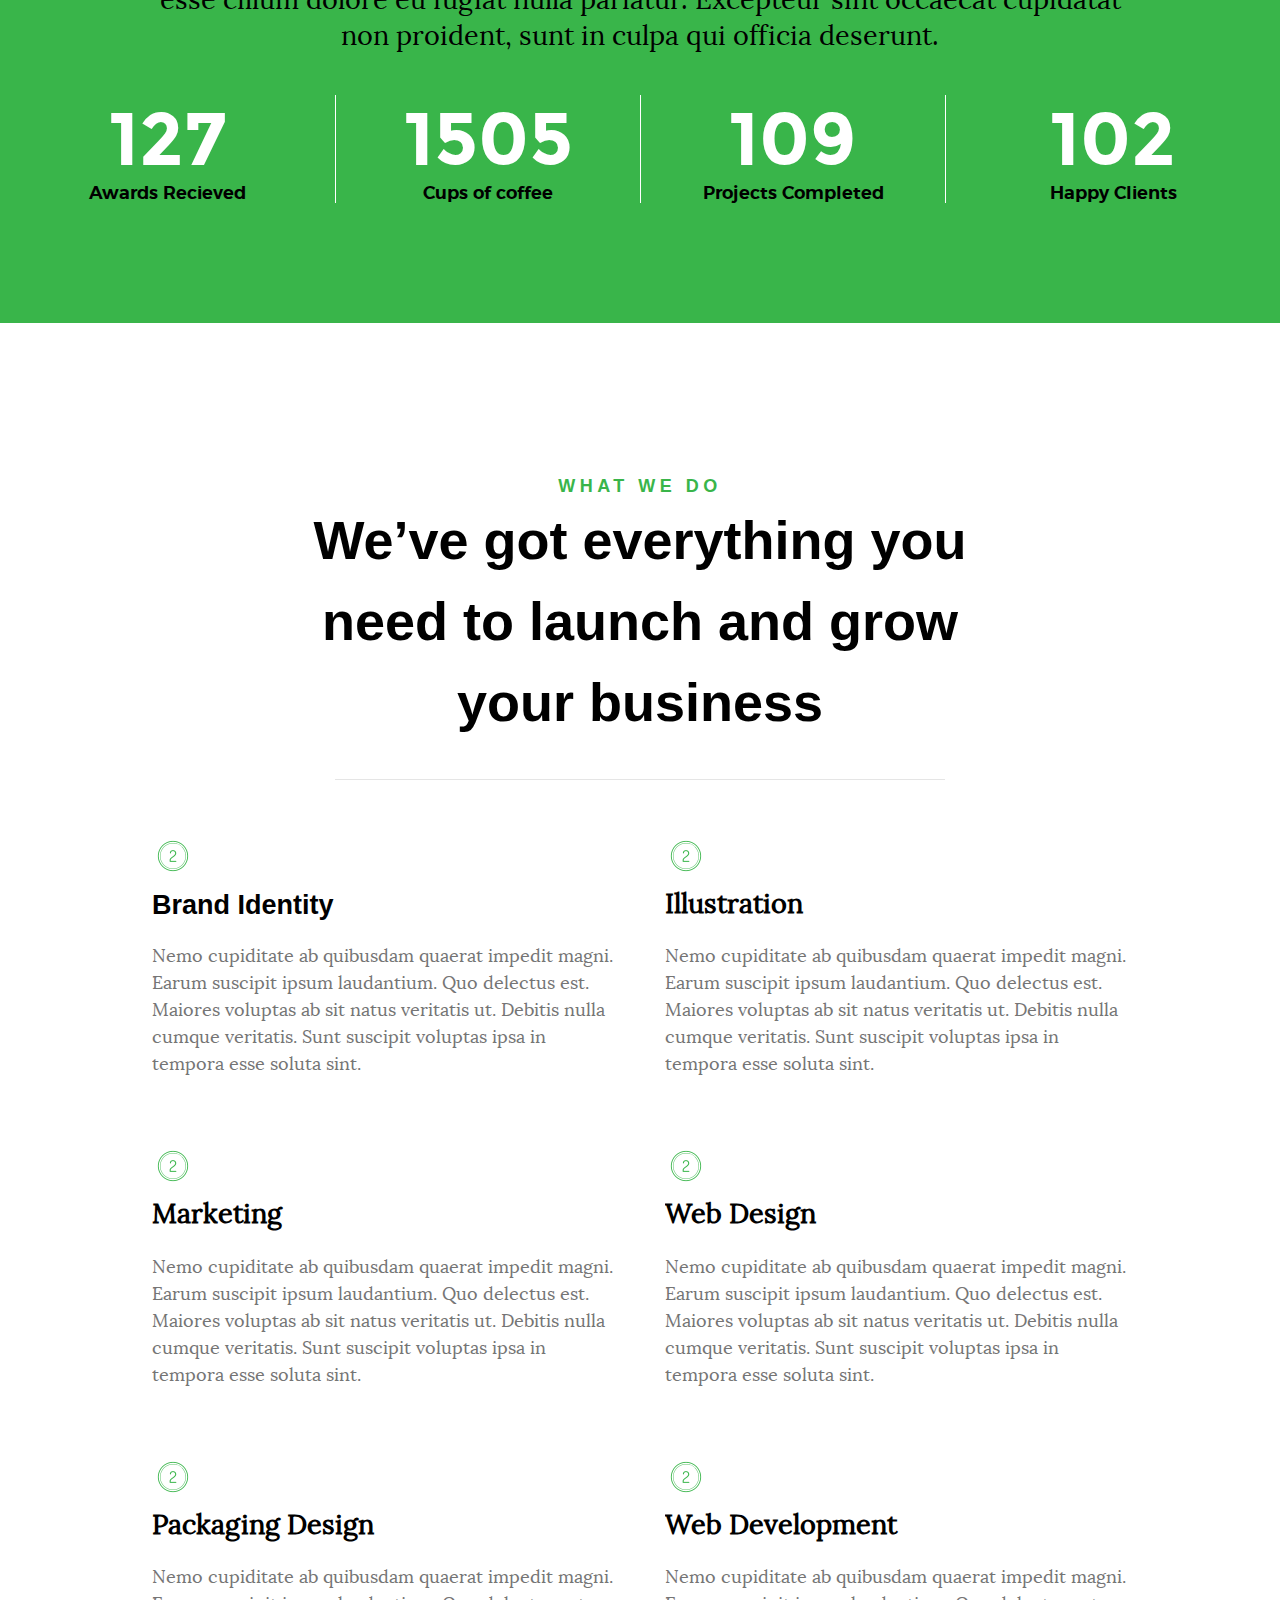
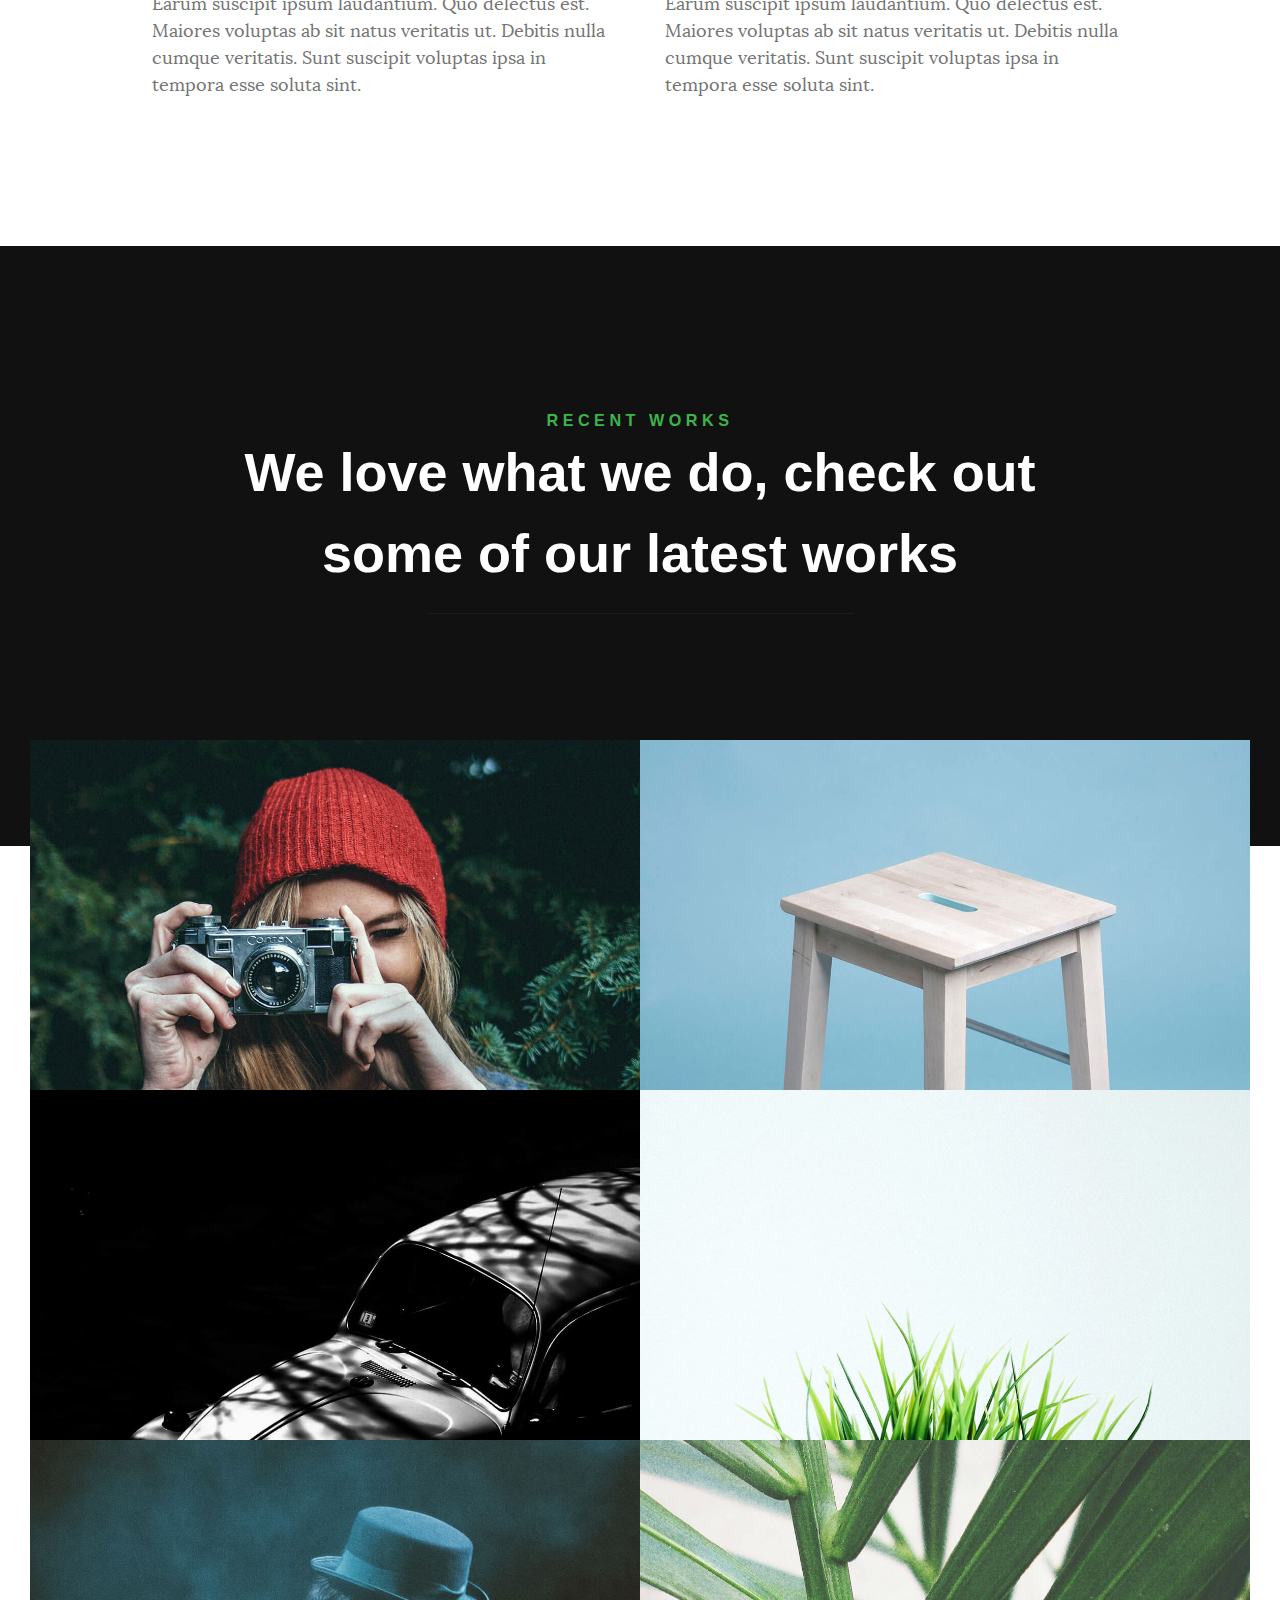
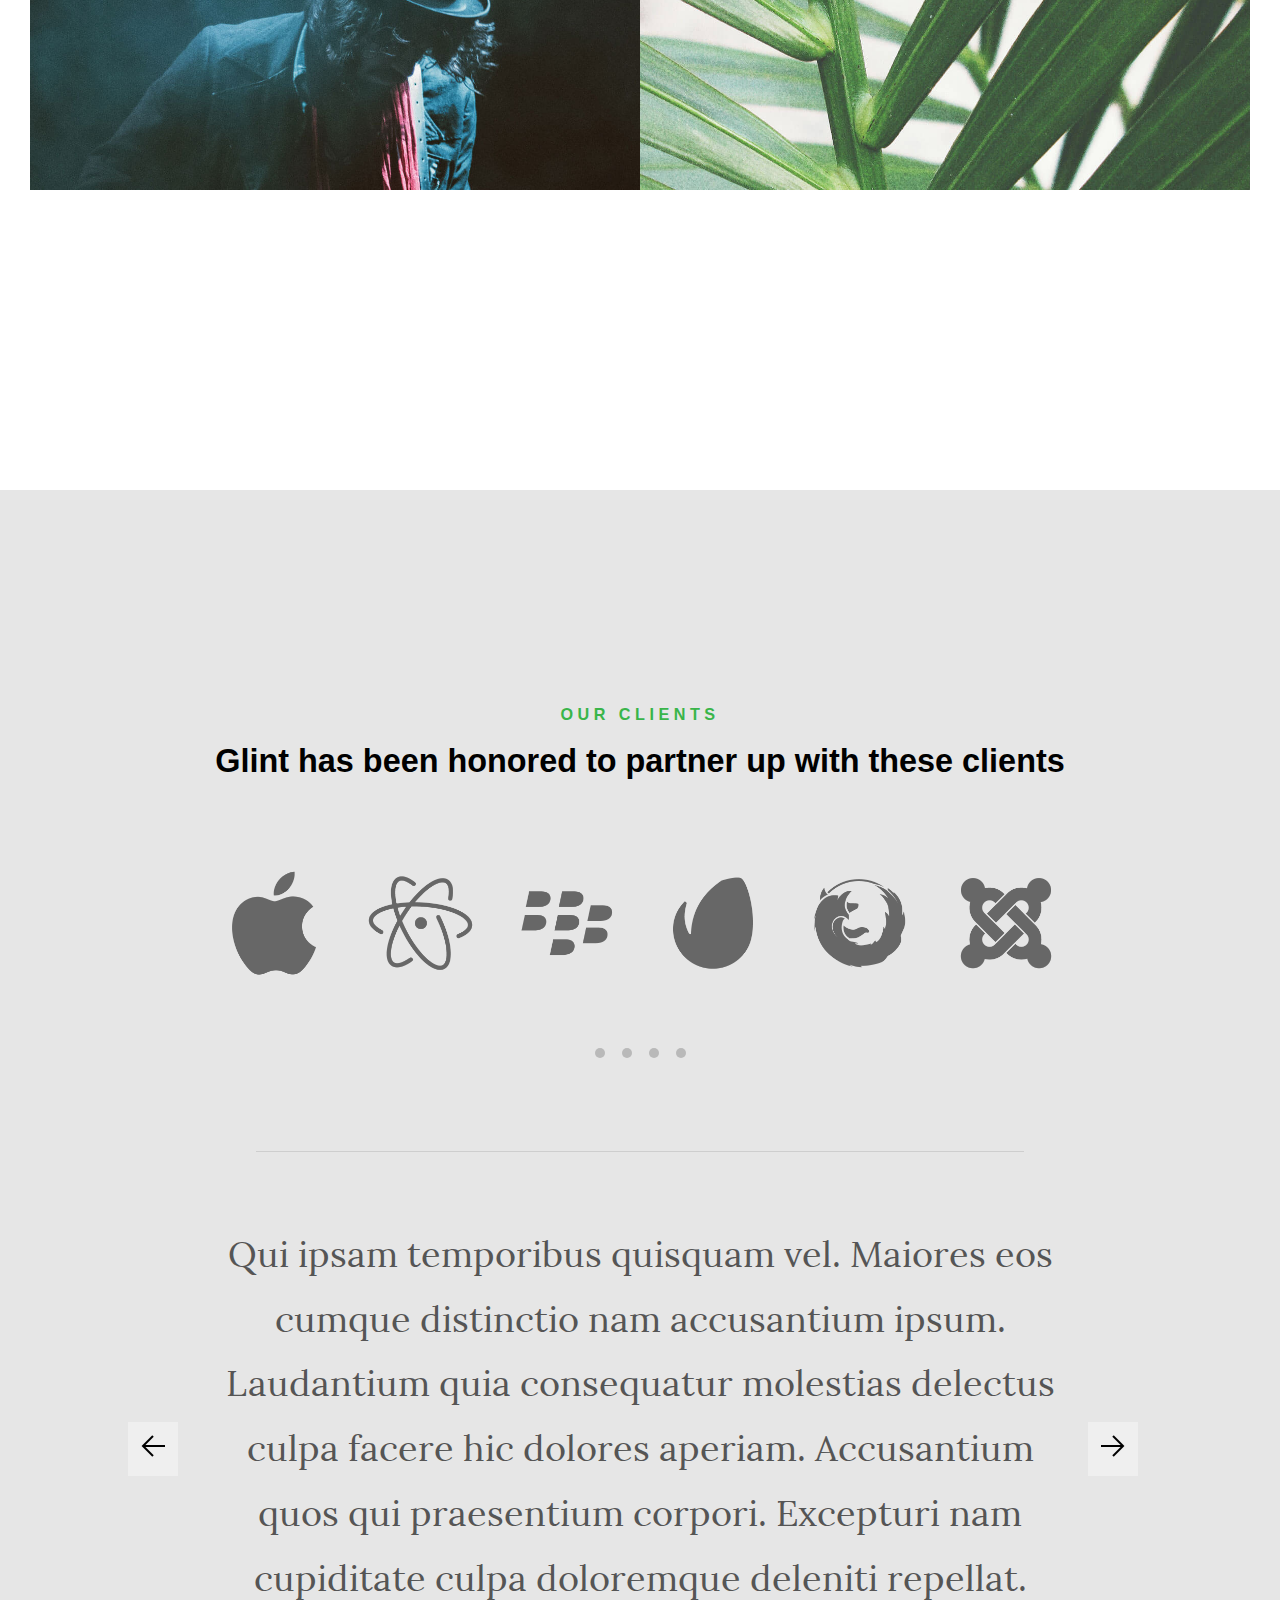
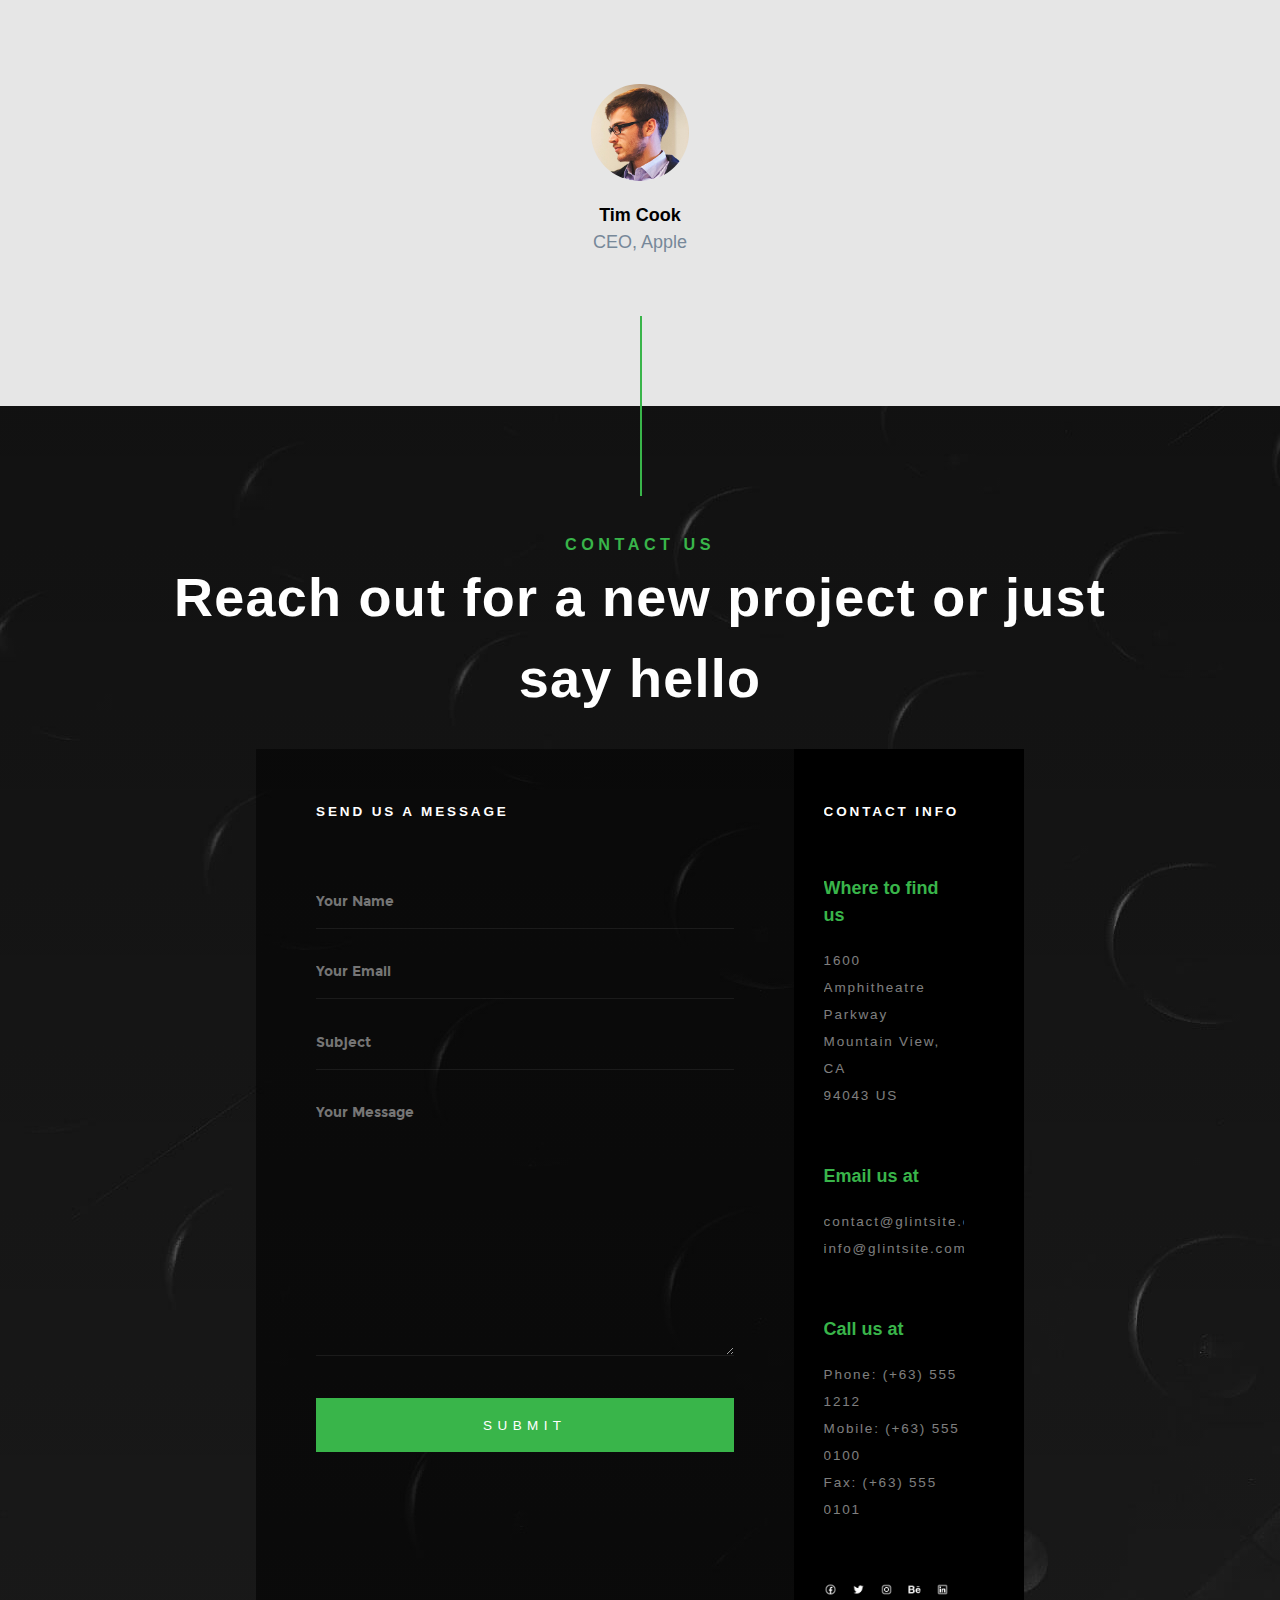
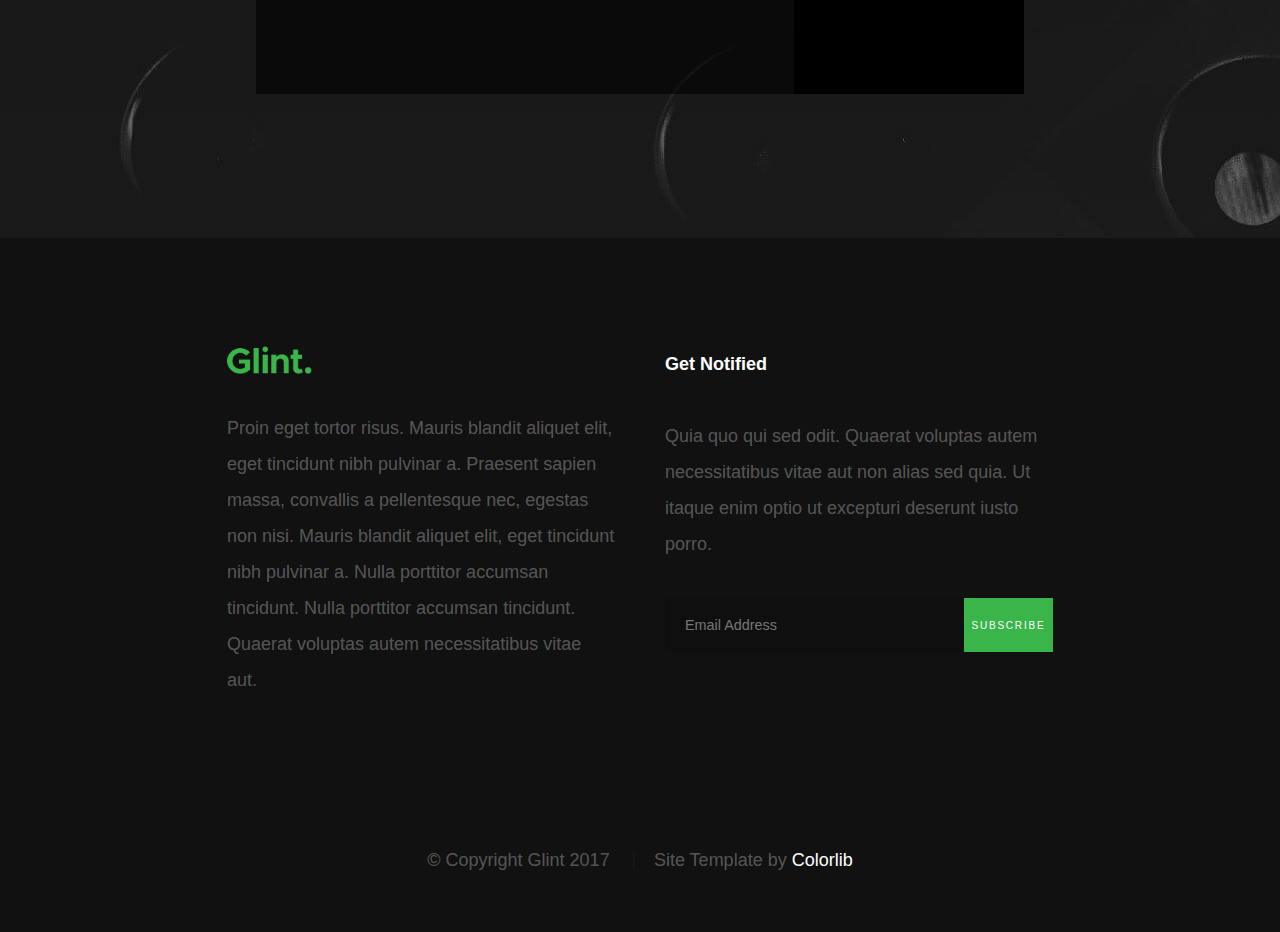
==== commit 5564e3db: "Merge pull request #7 from KurganskaKristina/media-desktop" ====
--- a/index.html
+++ b/index.html
@@ -12,6 +12,7 @@
     <link rel="stylesheet" href="css/style_footer.css">
     <link rel="stylesheet" href="css/media/mobile.css">
     <link rel="stylesheet" href="css/media/tablet.css">
+    <link rel="stylesheet" href="css/media/desktop.css">
     <meta name="viewport" content="width=device-width, initial-scale=1">
 </head>
 <body>
@@ -257,7 +258,7 @@
         </div>
         <div class="clients-feedback-client">
             <div class="clients-feedback-client__photo"><img src="img/user-01.jpg" alt="client1"></div>
-            <div class="clients-feedback-client__name font-montserrat-bold"><span>Tim Cook</span></div>
+            <div class="clients-feedback-client__name font-montserrat-semibold"><span>Tim Cook</span></div>
             <div class="clients-feedback-client__position font-montserrat-light"><span>CEO, Apple</span></div>
         </div>
         <div class="clients-techstack-buttons">
@@ -306,6 +307,7 @@
         </div>
 
         <div class="contact-details">
+            <h4 class="contact-details__main-heading font-montserrat-medium">Contact info</h4>
             <div class="contact-details__general">
                 <div class="contact-details__item">
                     <h5 class="contact-details__heading font-montserrat-medium">Where to find us</h5>
--- a/css/style.css
+++ b/css/style.css
@@ -118,7 +118,6 @@
 }
 
 .greeting-main__buttons a {
-    width: 80%;
     color: white;
     font-size: 12px;
     letter-spacing: .25rem;
--- a/css/style_stats.css
+++ b/css/style_stats.css
@@ -29,24 +29,28 @@
 .stats-title__subheading {
     color: white;
     padding-top: 10px;
-    font-size: 30px;
-    letter-spacing: .1rem;
+    font-size: 2rem;
+    letter-spacing: .15rem;
 }
 
 .stats hr {
     margin: 40px 0 20px 0;
     color: white;
     height: 1px;
-    width: 200px;
+    width: 100%;
 }
 
 .stats-text {
-    font-size: 16px;
+    font-size: 1rem;
     margin: 20px 0 20px 0;
-    line-height: 1.5em;
+    line-height: 1.5rem;
 }
 
 .stats-counter__item1 {
     font: 74px "monsterrat-bold", sans-serif;
     color: white;
+}
+
+.stats-counter__item2 {
+    font-family: "monsterrat-semibold", sans-serif;
 }--- a/css/style_services.css
+++ b/css/style_services.css
@@ -28,11 +28,12 @@
 .services-title__heading {
     text-transform: uppercase;
     color: #39b54a;
+    letter-spacing: .25rem;
 }
 
 .services-title__subheading {
     font-size: 1.5rem;
-    margin: 0.6rem 0 1.5rem 0;
+    margin: 0 auto;
 }
 
 .services-list::before {
--- a/css/style_works.css
+++ b/css/style_works.css
@@ -33,7 +33,7 @@
 .works-title__subheading {
     font-size: 1.8rem;
     color: white;
-    margin: 0.6rem 0 2.5rem 0;
+    margin: 0 auto;
     position: relative;
     padding-bottom: 20px;
 }
--- a/css/style_clients.css
+++ b/css/style_clients.css
@@ -32,10 +32,12 @@
     display: flex;
     justify-content: center;
 }
+
 .clients-techstack-images__li {
     width: 50%;
     padding: 1rem 0.5rem;
 }
+
 .clients-techstack-images__li:nth-child(n+3) {
     display: none;
 }
@@ -60,7 +62,7 @@
     overflow-y: hidden;
 }
 
-.clients-techstack-dots__li button, .clients-feedback-dots__li button{
+.clients-techstack-dots__li button, .clients-feedback-dots__li button {
     width: 10px;
     height: 10px;
     border-radius: 50%;
@@ -112,8 +114,14 @@
     border-radius: 50%;
 }
 
+.clients-feedback-client__name {
+    font-size: 1rem;
+    font-weight: bold;
+}
+
 .clients-feedback-client__position {
     font-size: 0.8rem;
+    color: lightslategray;
 }
 
 .clients-feedback-dots {
--- a/css/style_contact-us.css
+++ b/css/style_contact-us.css
@@ -42,14 +42,23 @@
     letter-spacing: 0.07rem
 }
 
+.contact-details__main-heading {
+    display: none;
+    font-size: 0.75rem;
+    line-height: 1.385;
+    text-transform: uppercase;
+    letter-spacing: .16rem;
+    color: white;
+    margin-bottom: 3rem;
+}
+
 .contact-us-body {
     background-image: linear-gradient(rgba(0, 0, 0, 0.5), rgba(0, 0, 0, 0.6));
-    padding-bottom: 100px;
     width: 80%;
 }
 
 .message-us {
-    padding: 3rem 30px 3rem;
+    padding: 3rem 60px 5rem;
 }
 
 .message-us__heading {
@@ -95,6 +104,10 @@
     text-align: center;
 }
 
+.contact-details {
+    padding: 0 60px 5rem;
+}
+
 .contact-details__heading {
     margin-top: 0;
     color: #39b54a;
@@ -120,5 +133,6 @@
     padding-left: 0;
     width: 1.5rem;
     height: 1.5rem;
+    overflow-y: hidden;
 }
 
--- a/css/media/mobile.css
+++ b/css/media/mobile.css
@@ -26,7 +26,7 @@
         width: 90%;
     }
 
-    .greeting-main__buttons > div {
+    .greeting-main__buttons {
         font-size: 1rem;
         width: 70%;
     }
--- a/css/media/tablet.css
+++ b/css/media/tablet.css
@@ -94,12 +94,8 @@
         margin: 0 10%;
     }
 
-    .greeting-main__heading1 h3 {
-        font-size: 1.2rem;
-    }
-
     .greeting-main__heading2 h1 {
-        font-size: 3.2rem;
+        font-size: 3.5rem;
     }
 
     .greeting-main__buttons {
@@ -111,6 +107,19 @@
 
     .greeting-main__button:first-child {
         margin-right: 20px;
+    }
+
+    .stats-text {
+        width: 80%;
+    }
+
+    .services-title__subheading {
+        font-size: 3rem;
+        width: 80%;
+    }
+
+    .services-list__heading {
+        font-size: 1.5rem;
     }
 
     .services-list {
@@ -135,7 +144,7 @@
     }
 
     .works-list {
-        margin-top: -45%;
+        margin-top: -38%;
         display: flex;
         flex-wrap: wrap;
         width: 100%;
@@ -156,7 +165,7 @@
     }
 
     .clients-feedback {
-        width: 60%;
+        width: 70%;
     }
 
     .clients-feedback-dots {
@@ -169,22 +178,19 @@
 
     .clients-techstack-button:nth-child(2) {
         position: absolute;
-        bottom: 33%;
+        bottom: 35%;
         left: 85%;
     }
 
     .clients-techstack-button:first-child {
         position: absolute;
-        bottom: 32.5%;
+        bottom: 35%;
         left: 10%;
     }
 
-    .clients-feedback-quote {
+    .clients-feedback-quote p {
+        font-size: 2rem;
         position: relative;
-    }
-
-    .contact-us-body {
-
     }
 
     .footer-main {
@@ -199,7 +205,7 @@
     }
 
     .notification-and-subscription {
-        width: 50%
+        width: 50%;
     }
 }
 
--- a/css/media/desktop.css
+++ b/css/media/desktop.css
@@ -0,0 +1,117 @@
+@media (min-width: 1001px) {
+    .clients-techstack-images__li {
+        width: 20%;
+    }
+
+    .clients-techstack-images__li:nth-child(5) {
+        display: block;
+    }
+
+    .footer-main {
+        width: 70%;
+    }
+}
+
+@media (min-width: 1201px) {
+    .greeting-main__heading2 {
+        width: 75%;
+    }
+
+    .greeting-main__buttons {
+        width: 50%;
+    }
+
+    .greeting-main__button a {
+        letter-spacing: .15rem;
+    }
+
+    .stats p {
+        font-size: 1.5rem;
+        line-height: 2rem;
+    }
+
+    .stats-title__heading {
+        font-size: 1.5rem;
+    }
+
+    .stats-title__subheading {
+        font-size: 4rem;
+    }
+
+    .stats-numbers {
+        width: 100%;
+    }
+
+    .stats-counter {
+        width: 25%;
+    }
+
+    .stats-counter:nth-child(odd) {
+        padding-right: 30px;
+    }
+
+    .stats-counter:nth-child(3) {
+        border-left: 1px solid white;
+        padding-left: 30px;
+    }
+
+    .stats-counter:nth-child(2) {
+        padding-right: 30px;
+    }
+
+    .services-title__subheading {
+        width: 60%;
+    }
+
+    .works-list {
+        margin-top: -20%;
+    }
+
+    .works-title__subheading {
+        font-size: 3rem;
+        width: 70%;
+    }
+
+    .clients-techstack-images__li {
+        width: 12%;
+    }
+
+    .clients-techstack-images__li:nth-child(6) {
+        display: block;
+    }
+
+    .message-us__heading {
+        text-align: left;
+    }
+
+    .contact-us-body {
+        width: 60%;
+        padding-bottom: 0;
+    }
+
+    .message-us {
+        width: 70%;
+    }
+
+    .contact-details {
+        width: 30%;
+        background: black;
+    }
+
+    .contact-us-title__subheading {
+        font-size: 3rem;
+        width: 80%;
+        margin: 0 auto;
+    }
+
+    .contact-details__main-heading {
+        display: block;
+        padding-top: 3rem;
+    }
+
+    .contact-us-body {
+        display: flex;
+    }
+
+
+}